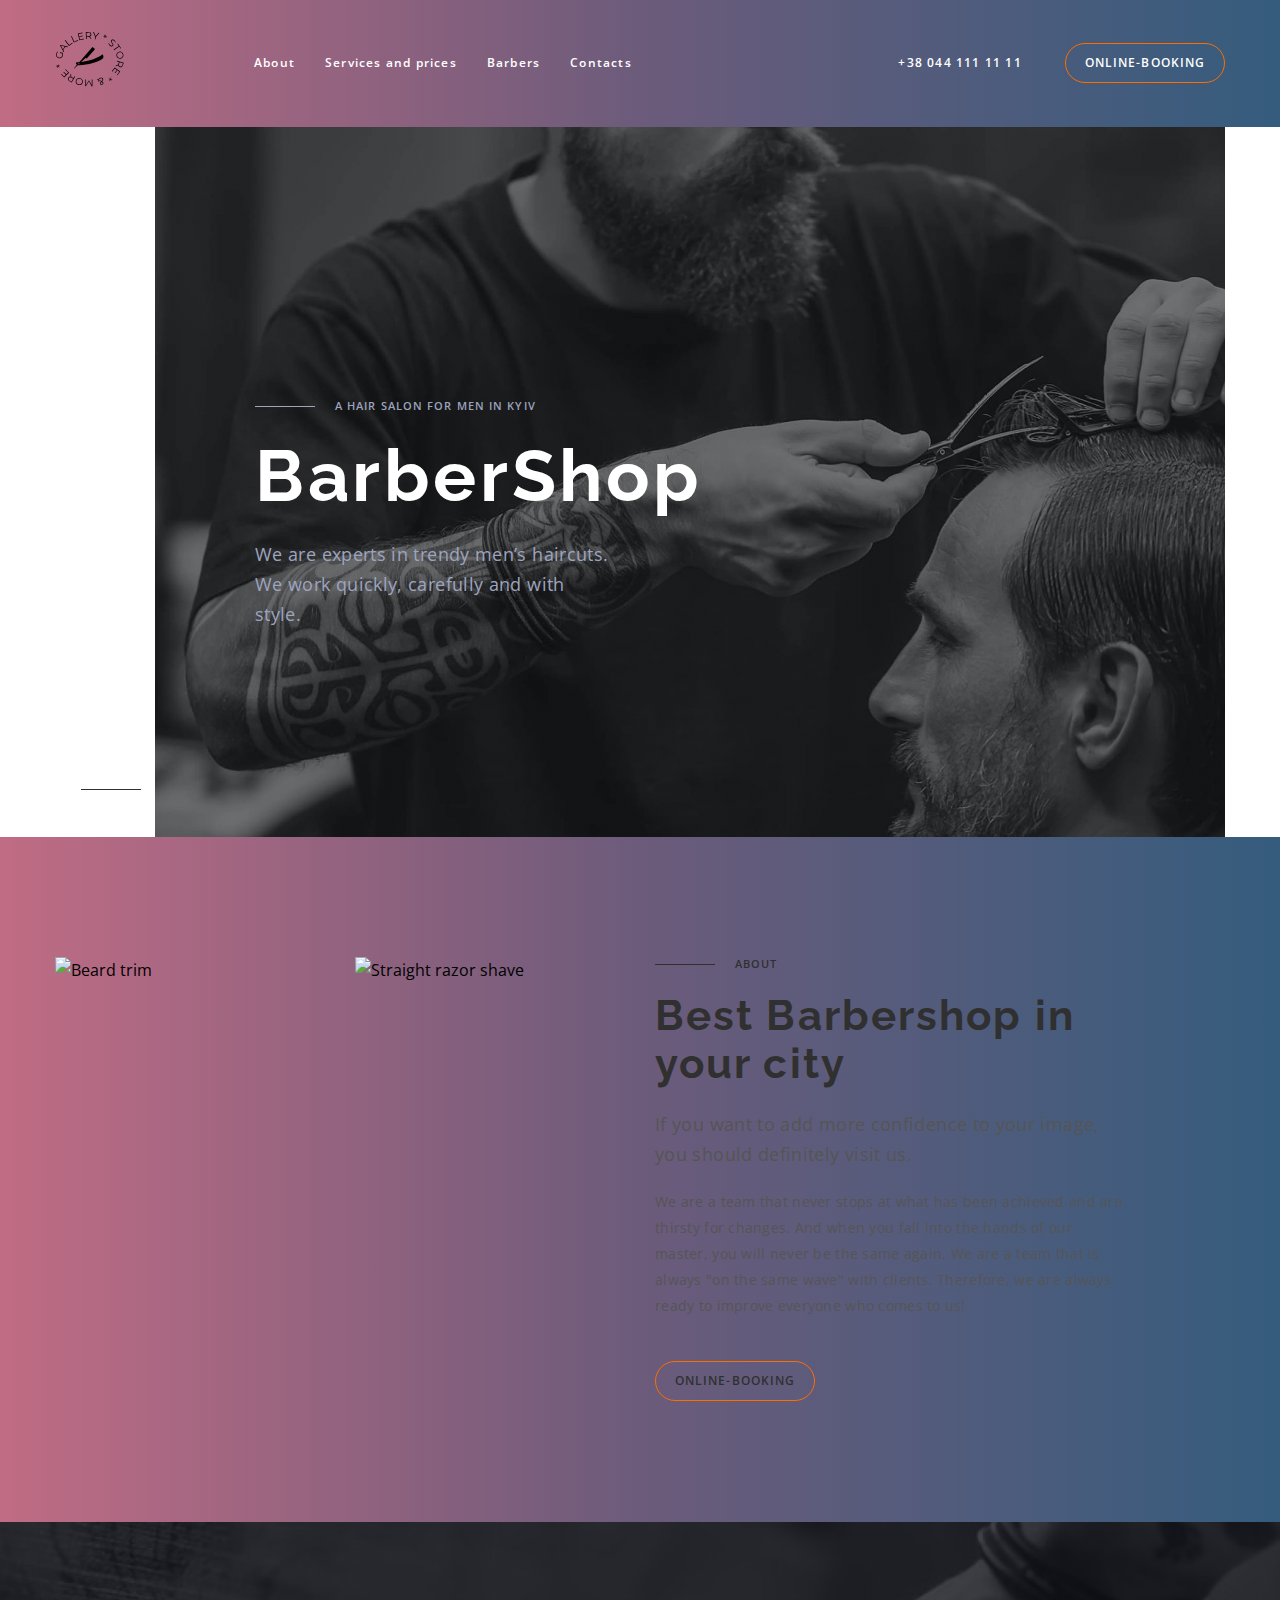
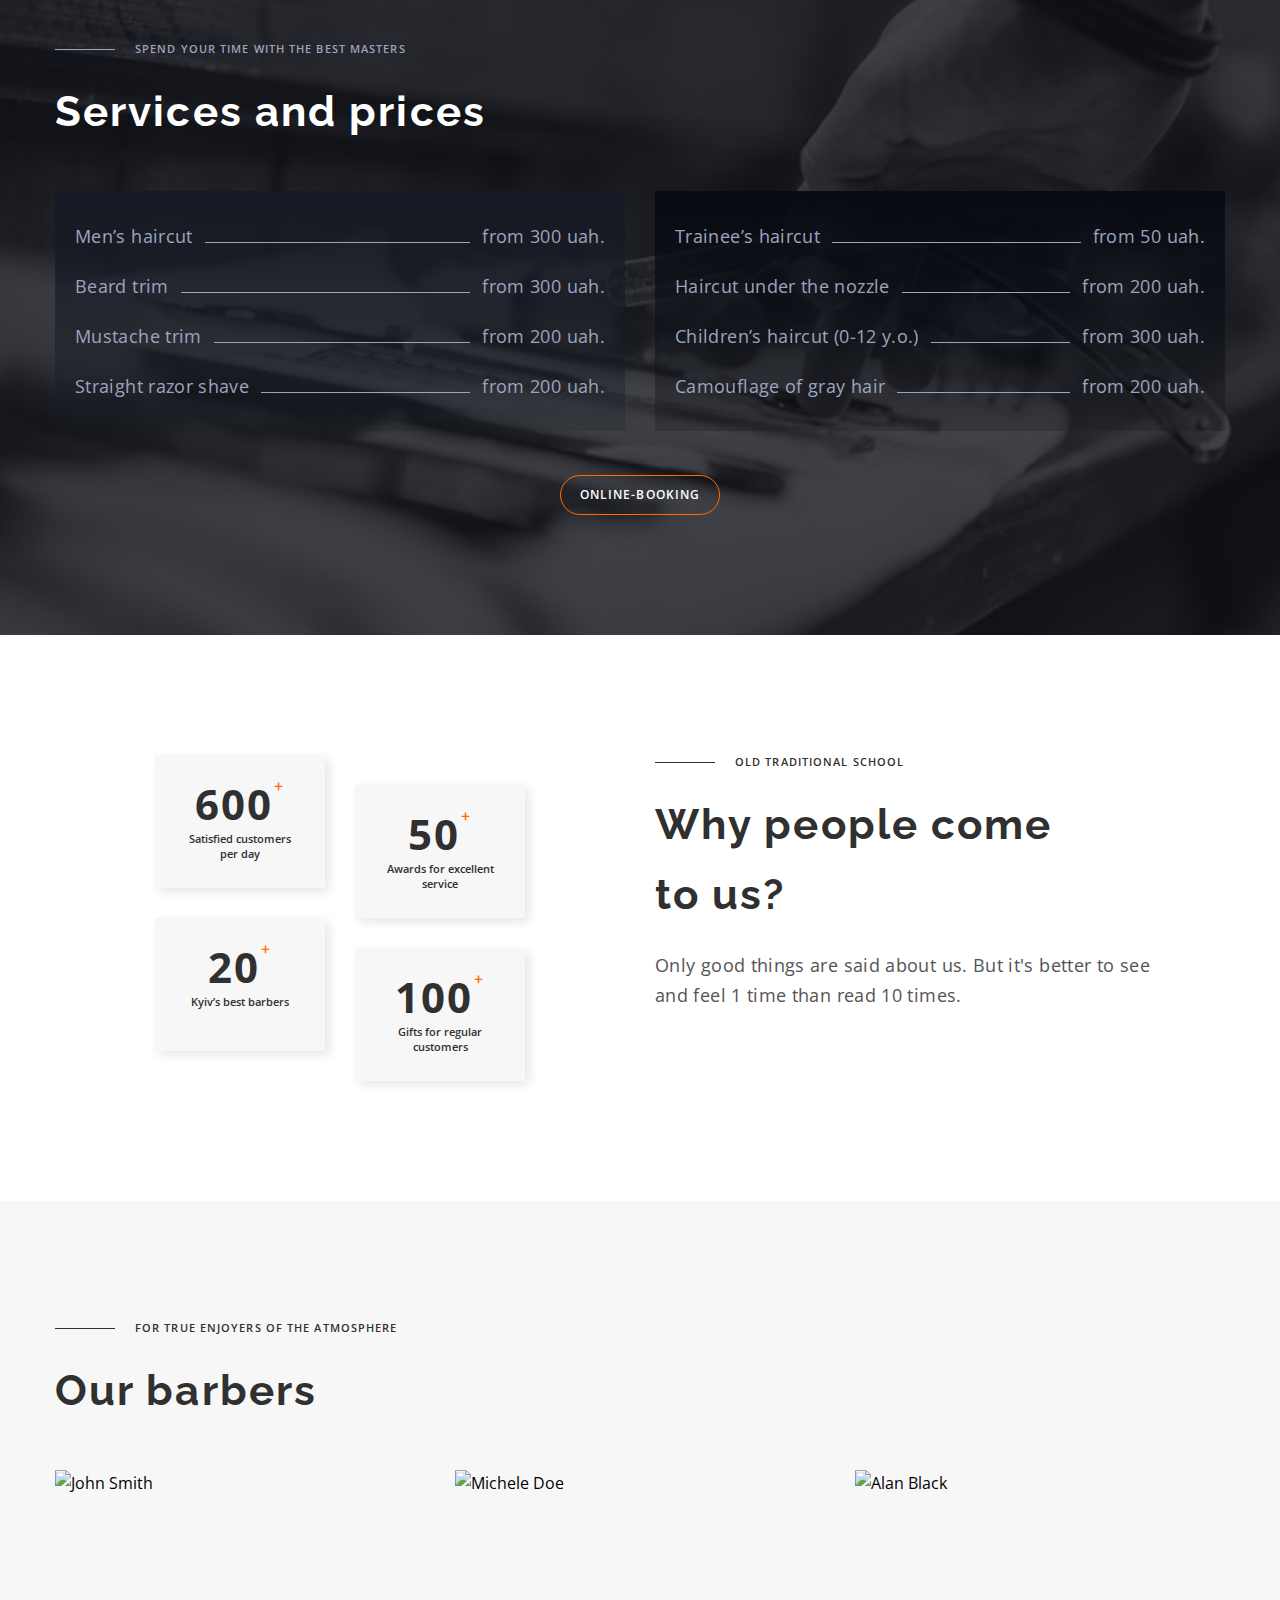
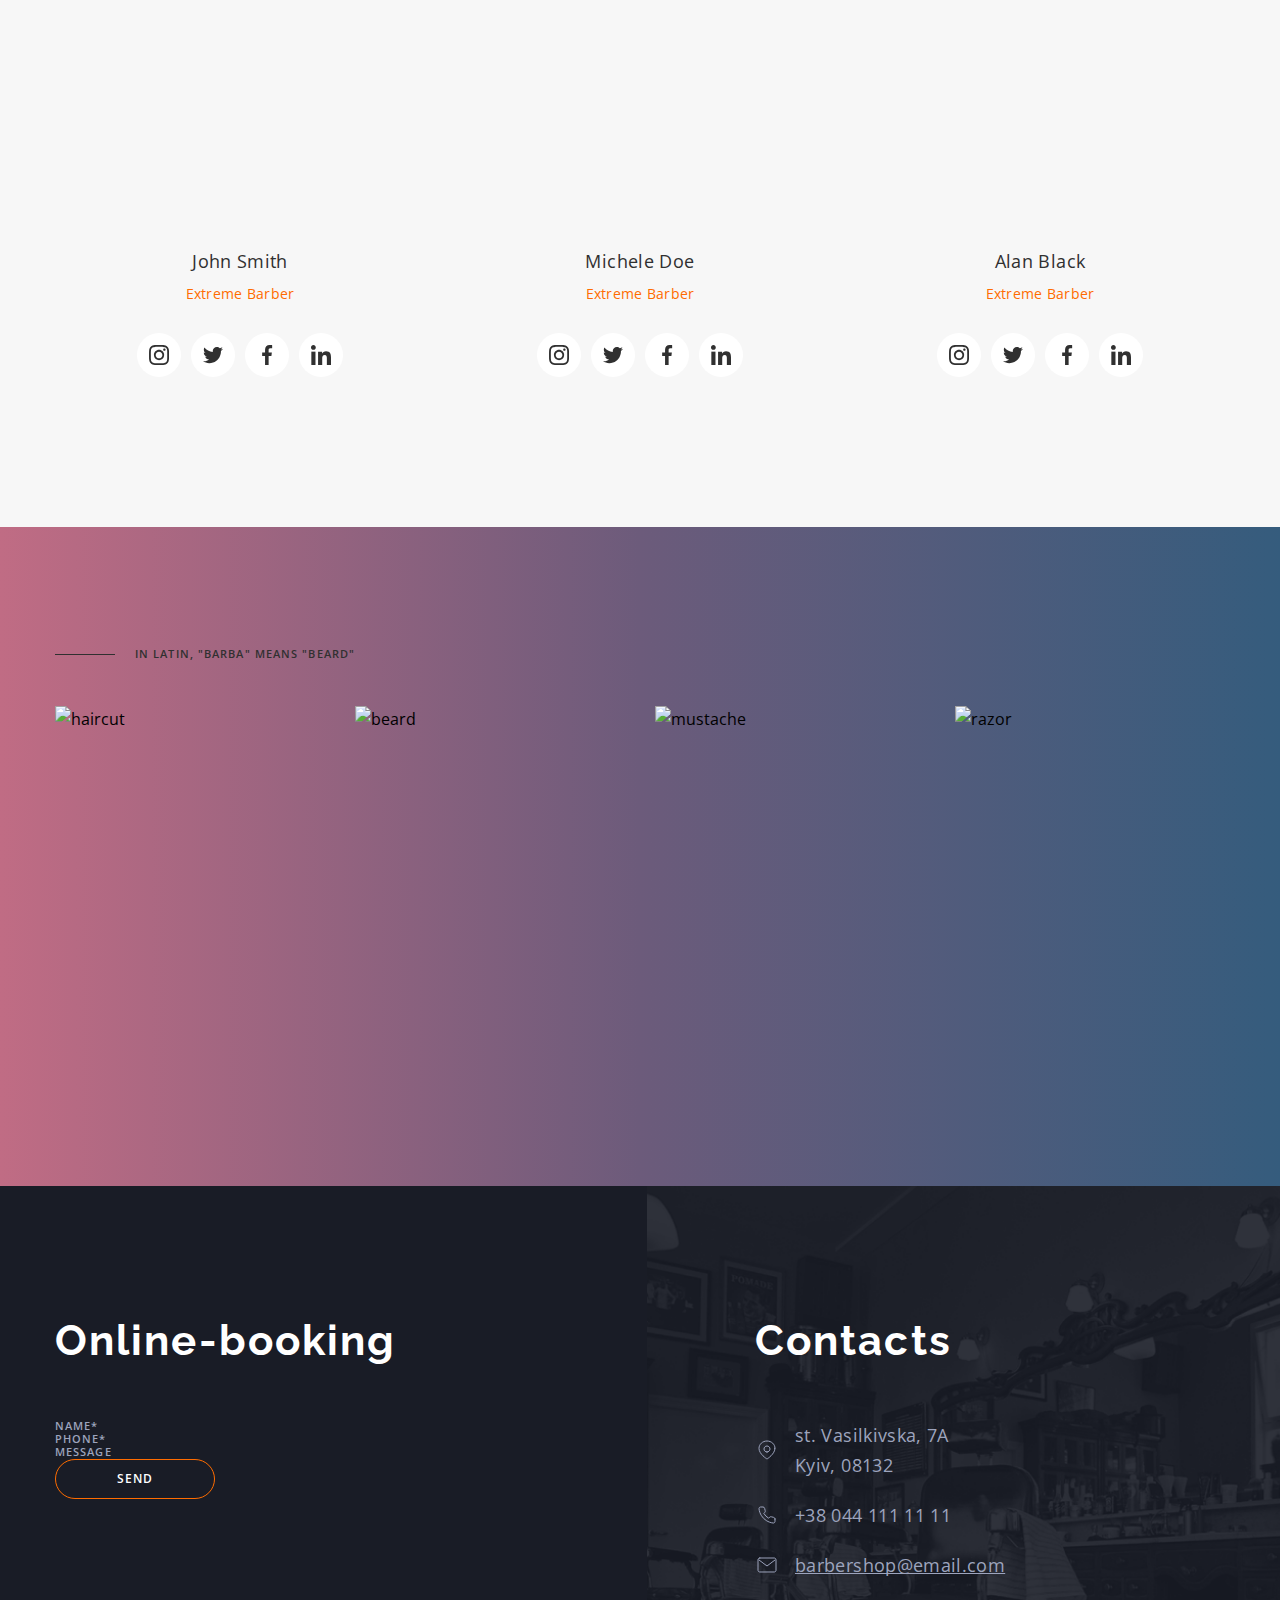
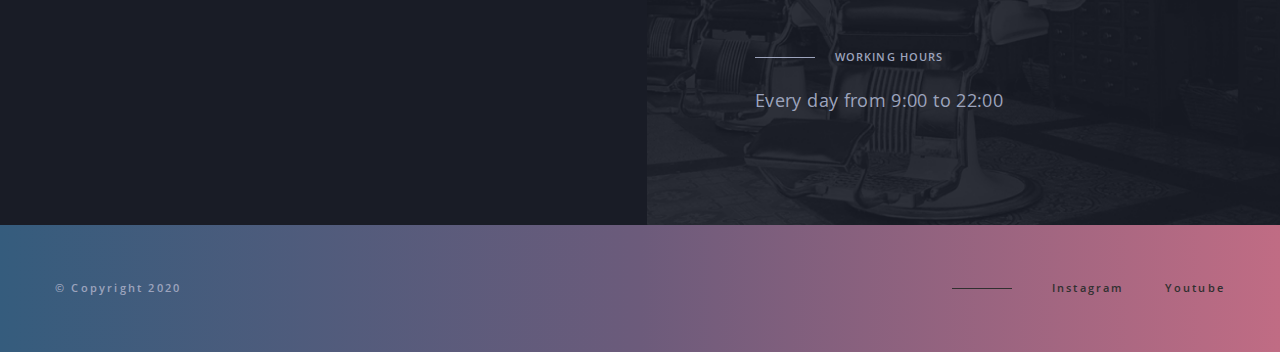
==== index.html @ 01ed3583 "fin4mod" ====
<!DOCTYPE html>
<html lang="en">
  <head>
    <meta charset="UTF-8" />
    <meta name="viewport" content="width=device-width, initial-scale=1.0" />
    <title>Barbershop</title>
    <link rel="preconnect" href="https://fonts.googleapis.com" />
    <link rel="preconnect" href="https://fonts.gstatic.com" crossorigin />
    <link
      href="https://fonts.googleapis.com/css2?family=Open+Sans:wght@300..800&family=Raleway:wght@700&display=swap"
      rel="stylesheet"
    />
    <link
      rel="stylesheet"
      href="https://cdnjs.cloudflare.com/ajax/libs/modern-normalize/2.0.0/modern-normalize.min.css"
    />
    <link rel="stylesheet" href="./css/styles.css" />
  </head>
  <body>
    <!--==================================== Header -->
    <header class="header section">
      <div class="container header-container">
        <nav class="header-nav">
          <a class="header-logo logo link" href="">
            <svg class="header-img" width="69" height="55">
              <use href="./images/sprite.svg#icon-logo"></use>
            </svg>
          </a>
          <ul class="header-list list">
            <li class="header-item">
              <a class="header-link link" href="#about">About</a>
            </li>
            <li class="header-item">
              <a class="header-link link" href="#price">Services and prices</a>
            </li>
            <li class="header-item">
              <a class="header-link link" href="#team">Barbers</a>
            </li>
            <li class="header-item">
              <a class="header-link link" href="#contacts">Contacts</a>
            </li>
          </ul>
        </nav>
        <a class="header-contact link" href="tel:+380441111111"
          >+38 044 111 11 11</a
        >
        <button class="modal-btn" type="button">Online-booking</button>
      </div>
    </header>
    <main>
      <!--==================================== Hero -->
      <section class="hero">
        <div class="container hero-container">
          <div class="hero-left-side">
            <ul class="media-list hero-media-list list">
              <li class="media-list-item">
                <a
                  class="media-list-link link"
                  href="./example.html"
                  target="_blank"
                  rel="noopener noreffever"
                  >Instagram</a
                >
                <!-- https://www.instagram.com/ -->
              </li>
              <li class="media-list-item">
                <a
                  class="media-list-link link"
                  href="https://www.youtube.com/"
                  target="_blank"
                  rel="noopener noreffever"
                  >Youtube</a
                >
              </li>
            </ul>
          </div>
          <div class="hero-right-side">
            <p class="uppertitle uppertitle-theme-dark">
              A hair salon for men in Kyiv
            </p>
            <h1 class="hero-title">BarberShop</h1>
            <p class="hero-description">
              We are experts in trendy men’s haircuts. We work quickly,
              carefully and with style.
            </p>
            <!-- <ul class="list">
            <li><button type="button">Back</button></li>
            <li><button type="button">Forward</button></li>
          </ul> -->
          </div>
        </div>
      </section>
      <!--==================================== About -->
      <section class="about section" id="about">
        <div class="container about-left-right">
          <ul class="about-list list">
            <li class="about-item">
              <img
                class="about-img"
                src="./images/about/img-1.jpg"
                alt="Beard trim"
                width="270"
                height="445"
              />
            </li>
            <li class="about-item">
              <img
                class="about-img"
                src="./images/about/img-2.jpg"
                alt="Straight razor shave"
                width="270"
                height="445"
              />
            </li>
          </ul>
          <div class="about-right-side">
            <p class="uppertitle uppertitle-theme-light about-uppertitle">
              About
            </p>
            <h2 class="about-text">Best Barbershop in your city</h2>
            <p class="about-undertitle">
              If you want to add more confidence to your image, you should
              definitely visit us.
            </p>
            <p class="about-descr">
              We are a team that never stops at what has been achieved and are
              thirsty for changes. And when you fall into the hands of our
              master, you will never be the same again. We are a team that is
              always "on the same wave" with clients. Therefore, we are always
              ready to improve everyone who comes to us!
            </p>
            <button class="modal-btn modal-btn-theme-light" type="button">
              Online-booking
            </button>
          </div>
        </div>
      </section>
      <!--==================================== Price -->
      <section class="price section" id="price">
        <div class="container">
          <p class="uppertitle uppertitle-theme-dark">
            Spend your time with the best masters
          </p>
          <h2 class="price-text">Services and prices</h2>
          <ul class="price-main-list list">
            <li class="price-main-item price-left">
              <ul class="price-list list">
                <li class="price-item">
                  <span class="price-item-service">Men’s haircut</span> from 300
                  uah.
                </li>
                <li class="price-item">
                  <span class="price-item-service">Beard trim</span> from 300
                  uah.
                </li>
                <li class="price-item">
                  <span class="price-item-service">Mustache trim</span> from 200
                  uah.
                </li>
                <li class="price-item">
                  <span class="price-item-service">Straight razor shave</span>
                  from 200 uah.
                </li>
              </ul>
            </li>
            <li class="price-main-item price-right">
              <ul class="price-list list">
                <li class="price-item">
                  <span class="price-item-service">Trainee’s haircut</span> from
                  50 uah.
                </li>
                <li class="price-item">
                  <span class="price-item-service"
                    >Haircut under the nozzle
                  </span>
                  from 200 uah.
                </li>
                <li class="price-item">
                  <span class="price-item-service"
                    >Children’s haircut (0-12 y.o.)
                  </span>
                  from 300 uah.
                </li>
                <li class="price-item">
                  <span class="price-item-service"
                    >Camouflage of gray hair
                  </span>
                  from 200 uah.
                </li>
              </ul>
            </li>
          </ul>
          <!-- <table>
          <tr>
            <td>Trainee’s haircut</td>
            <td>from 50 uah.</td>
          </tr>
          <tr>
            <td>Haircut under the nozzle</td>
            <td>from 200 uah.</td>
          </tr>
          <tr>
            <td>Children’s haircut (0-12 y.o.)</td>
            <td>from 300 uah.</td>
          </tr>
          <tr>
            <td>Camouflage of gray hair</td>
            <td>from 200 uah.</td>
          </tr>
        </table> -->

          <button class="modal-btn price-button" type="button">
            Online-booking
          </button>
        </div>
      </section>
      <!--==================================== Advantages -->
      <section class="advant section">
        <div class="container advant-left-right">
          <div class="advant-left">
            <ul class="advant-list list">
              <li class="advant-item">
                <p class="advant-quantity">600</p>
                <p class="advant-descr">Satisfied customers per day</p>
              </li>
              <li class="advant-item">
                <p class="advant-quantity">50</p>
                <p class="advant-descr">Awards for excellent service</p>
              </li>
              <li class="advant-item">
                <p class="advant-quantity">20</p>
                <p class="advant-descr">Kyiv’s best barbers</p>
              </li>
              <li class="advant-item">
                <p class="advant-quantity">100</p>
                <p class="advant-descr">Gifts for regular customers</p>
              </li>
            </ul>
          </div>
          <div class="advant-right">
            <p class="uppertitle uppertitle-theme-light">
              Old traditional school
            </p>
            <h2 class="advant-title">Why people come to&nbsp;us?</h2>
            <p class="advant-undertitle">
              Only good things are said about us. But it's better to see and
              feel 1 time than read 10 times.
            </p>
          </div>
        </div>
      </section>
      <!--==================================== Team DONE-->
      <section class="team section" id="team">
        <div class="container">
          <p class="uppertitle uppertitle-theme-light">
            For true enjoyers of the atmosphere
          </p>
          <h2 class="team-title">Our barbers</h2>
          <ul class="team-list list">
            <li class="team-item">
              <img
                class="team-img"
                src="./images/team/john-smith.jpg"
                alt="John Smith"
                width="370"
                height="346"
              />
              <div class="team-card-wrapper">
                <h3 class="team-subtitle">John Smith</h3>
                <p class="team-subtext">Extreme Barber</p>
                <ul class="team-socials list">
                  <li class="socials-list">
                    <a
                      class="socials-link"
                      href="https://www.instagram.com/"
                      target="_blank"
                      rel="noopener noreffever"
                      aria-label="Instagram icon"
                    >
                      <svg class="social-icon" width="20" height="20">
                        <use href="./images/sprite.svg#icon-instagram"></use>
                      </svg>
                    </a>
                  </li>
                  <li class="socials-list">
                    <a
                      class="socials-link"
                      href="https://x.com/"
                      target="_blank"
                      rel="noopener noreffever"
                      aria-label="Twitter icon"
                    >
                      <svg class="social-icon" width="20" height="20">
                        <use href="./images/sprite.svg#icon-twitter"></use>
                      </svg>
                    </a>
                  </li>
                  <li class="socials-list">
                    <a
                      class="socials-link"
                      href="https://www.facebook.com/"
                      target="_blank"
                      rel="noopener noreffever"
                      aria-label="Facebook icon"
                    >
                      <svg class="social-icon" width="20" height="20">
                        <use href="./images/sprite.svg#icon-facebook"></use>
                      </svg>
                    </a>
                  </li>
                  <li class="socials-list">
                    <a
                      class="socials-link"
                      href="https://www.linkedin.com/"
                      target="_blank"
                      rel="noopener noreffever"
                      aria-label="Linkedin icon"
                    >
                      <svg class="social-icon" width="20" height="20">
                        <use href="./images/sprite.svg#icon-linkedin"></use>
                      </svg>
                    </a>
                  </li>
                </ul>
              </div>
            </li>
            <li class="team-item">
              <img
                class="team-img"
                src="./images/team/michele-doe.jpg"
                alt="Michele Doe"
                width="370"
                height="346"
              />
              <div class="team-card-wrapper">
                <h3 class="team-subtitle">Michele Doe</h3>
                <p class="team-subtext">Extreme Barber</p>
                <ul class="team-socials list">
                  <li class="socials-list">
                    <a
                      class="socials-link"
                      href="https://www.instagram.com/"
                      target="_blank"
                      rel="noopener noreffever"
                      aria-label="Instagram icon"
                    >
                      <svg class="social-icon" width="20" height="20">
                        <use href="./images/sprite.svg#icon-instagram"></use>
                      </svg>
                    </a>
                  </li>
                  <li class="socials-list">
                    <a
                      class="socials-link"
                      href="https://x.com/"
                      target="_blank"
                      rel="noopener noreffever"
                      aria-label="Twitter icon"
                    >
                      <svg class="social-icon" width="20" height="20">
                        <use href="./images/sprite.svg#icon-twitter"></use>
                      </svg>
                    </a>
                  </li>
                  <li class="socials-list">
                    <a
                      class="socials-link"
                      href="https://www.facebook.com/"
                      target="_blank"
                      rel="noopener noreffever"
                      aria-label="Facebook icon"
                    >
                      <svg class="social-icon" width="20" height="20">
                        <use href="./images/sprite.svg#icon-facebook"></use>
                      </svg>
                    </a>
                  </li>
                  <li class="socials-list">
                    <a
                      class="socials-link"
                      href="https://www.linkedin.com/"
                      target="_blank"
                      rel="noopener noreffever"
                      aria-label="Linkedin icon"
                    >
                      <svg class="social-icon" width="20" height="20">
                        <use href="./images/sprite.svg#icon-linkedin"></use>
                      </svg>
                    </a>
                  </li>
                </ul>
              </div>
            </li>
            <li class="team-item">
              <img
                class="team-img"
                src="./images/team/alan-black.jpg"
                alt="Alan Black"
                width="370"
                height="346"
              />
              <div class="team-card-wrapper">
                <h3 class="team-subtitle">Alan Black</h3>
                <p class="team-subtext">Extreme Barber</p>
                <ul class="team-socials list">
                  <li class="socials-list">
                    <a
                      class="socials-link"
                      href="https://www.instagram.com/"
                      target="_blank"
                      rel="noopener noreffever"
                      aria-label="Instagram icon"
                    >
                      <svg class="social-icon" width="20" height="20">
                        <use href="./images/sprite.svg#icon-instagram"></use>
                      </svg>
                    </a>
                  </li>
                  <li class="socials-list">
                    <a
                      class="socials-link"
                      href="https://x.com/"
                      target="_blank"
                      rel="noopener noreffever"
                      aria-label="Twitter icon"
                    >
                      <svg class="social-icon" width="20" height="20">
                        <use href="./images/sprite.svg#icon-twitter"></use>
                      </svg>
                    </a>
                  </li>
                  <li class="socials-list">
                    <a
                      class="socials-link"
                      href="https://www.facebook.com/"
                      target="_blank"
                      rel="noopener noreffever"
                      aria-label="Facebook icon"
                    >
                      <svg class="social-icon" width="20" height="20">
                        <use href="./images/sprite.svg#icon-facebook"></use>
                      </svg>
                    </a>
                  </li>
                  <li class="socials-list">
                    <a
                      class="socials-link"
                      href="https://www.linkedin.com/"
                      target="_blank"
                      rel="noopener noreffever"
                      aria-label="Linkedin icon"
                    >
                      <svg class="social-icon" width="20" height="20">
                        <use href="./images/sprite.svg#icon-linkedin"></use>
                      </svg>
                    </a>
                  </li>
                </ul>
              </div>
            </li>
          </ul>
        </div>
      </section>
      <!--==================================== Gallery DONE-->
      <section class="gallery section">
        <div class="container">
          <h2 hidden>Our works</h2>
          <p class="uppertitle uppertitle-more uppertitle-theme-light">
            In Latin, "barba" means "beard"
          </p>
          <ul class="gallery-list list">
            <li class="gallery-items">
              <img
                class="gallery-img"
                src="./images/examples/haircut-1.jpg"
                alt="haircut"
                width="270"
                height="360"
              />
            </li>
            <li class="gallery-items">
              <img
                class="gallery-img"
                src="./images/examples/beard-2.jpg"
                alt="beard"
                width="270"
                height="360"
              />
            </li>
            <li class="gallery-items">
              <img
                class="gallery-img"
                src="./images/examples/mustache-3.jpg"
                alt="mustache"
                width="270"
                height="360"
              />
            </li>
            <li class="gallery-items">
              <img
                class="gallery-img"
                src="./images/examples/razor-4.jpg"
                alt="razor"
                width="270"
                height="360"
              />
            </li>
          </ul>
        </div>
      </section>
      <!--==================================== Online-booking -->
      <div class="booking-contacts">
        <div class="container">
          <section class="booking section">
            <h2 class="booking-title">Online-booking</h2>
            <p class="booking-input">Name*</p>
            <p class="booking-input">Phone*</p>
            <p class="booking-input">Message</p>
            <button class="modal-btn">send</button>
          </section>
          <!--==================================== Contacts -->
          <section class="contacts section" id="contacts">
            <h2 class="contacts-title">Contacts</h2>
            <address class="contacts-address">
              <ul class="contacts-list list">
                <li class="contacts-item">
                  <a
                    class="contacts-link link"
                    href="https://maps.app.goo.gl/fmCrEodEmpCPxJ8r9"
                    target="_blank"
                    rel="noopener noreffever"
                  >
                    <svg class="contacts-icon" width="24" height="24">
                      <use href="./images/sprite.svg#icon-map-pin"></use></svg
                    >st. Vasilkivska, 7A <br />
                    Kyiv, 08132</a
                  >
                </li>
                <li class="contacts-item">
                  <a
                    class="contacts-link link"
                    href="tel:+380441111111"
                    target="_blank"
                    rel="noopener noreffever"
                    ><svg class="contacts-icon" width="24" height="24">
                      <use href="./images/sprite.svg#icon-phone"></use></svg
                    >+38 044 111 11 11</a
                  >
                </li>
                <li class="contacts-item">
                  <a
                    class="contacts-link contacts-mail"
                    href="mailto:barbershop@email.com"
                    target="_blank"
                    rel="noopener noreffever"
                    ><svg class="contacts-icon" width="24" height="24">
                      <use href="./images/sprite.svg#icon-mail"></use></svg
                    >barbershop@email.com</a
                  >
                </li>
              </ul>
            </address>
            <h3 class="uppertitle uppertitle-theme-dark">Working hours</h3>
            <p class="contacts-schedule">
              Every day from <time datetime="09:00">9:00</time> to
              <time datetime="22:00">22:00</time>
            </p>
          </section>
        </div>
      </div>
    </main>
    <!--==================================== Footer -->
    <footer class="footer">
      <div class="container footer-flex">
        <p class="footer-copyright">&#169; Copyright 2020</p>
        <ul class="media-list footer-media list">
          <li class="media-list-item">
            <a
              class="media-list-link link"
              href="https://www.instagram.com/"
              target="_blank"
              rel="noopener noreffever"
              >Instagram</a
            >
          </li>
          <li class="media-list-item">
            <a
              class="media-list-link link"
              href="https://www.youtube.com/"
              target="_blank"
              rel="noopener noreffever"
              >Youtube</a
            >
          </li>
        </ul>
      </div>
    </footer>
  </body>
</html>
---- css/styles.css ----
:root {
  --accent-color: #ff6c00;
  --primary-text-color-theme-dark: #9da4bd;
  --primary-text-color-theme-light: #555555;
  --secondary-text-color-theme-dark: #ffffff;
  --secondary-text-color-theme-light: #303030;
  --background-team-section: #f7f7f7;
  --background-gradient: linear-gradient(to right, #c06c84, #6c5b7b, #355c7d);
  --background-ungradient: linear-gradient(to right, #355c7d, #6c5b7b, #c06c84);
}
.visually-hidden {
  position: absolute;
  width: 1px;
  height: 1px;
  margin: -1px;
  padding: 0;
  overflow: hidden;
  border: 0;
  clip: rect(0 0 0 0);
}
html {
  box-sizing: border-box;
}
*,
*::before,
*::after {
  box-sizing: inherit;
}
body {
  font-family: 'Open Sans', sans-serif;
  line-height: 1.67;
}
ul,
ol {
  margin-top: 0;
  margin-bottom: 0;
  padding-left: 0;
}
p,
h1,
h2,
h3 {
  margin-top: 0;
  margin-bottom: 0;
}
.link {
  text-decoration: none;
}
.list {
  list-style-type: none;
}
img {
  display: block;
  max-width: 100%;
  height: auto;
}
button {
  border: none;
  cursor: pointer;
}
.section {
  padding-top: 120px;
  padding-bottom: 120px;
  /* outline: solid rgb(255, 162, 0) 2px; */
  /* background: #353979; */
}
.container {
  width: 1200px;
  margin-left: auto;
  margin-right: auto;
  /* outline: solid red 2px;
  outline-offset: -2px; */
  padding-left: 15px;
  padding-right: 15px;
}
/* =============================================Components========== */
.uppertitle {
  display: flex;
  align-items: center;
  font-weight: 600;
  font-size: 11px;
  line-height: 1.36;
  letter-spacing: 0.1em;
  text-transform: uppercase;
  margin-bottom: 20px;
}
.uppertitle-theme-dark {
  color: var(--primary-text-color-theme-dark);
}
.uppertitle-theme-light {
  color: var(--secondary-text-color-theme-light);
}
.uppertitle-theme-dark::before {
  background-color: var(--primary-text-color-theme-dark);
}
.uppertitle-theme-light::before {
  background-color: var(--secondary-text-color-theme-light);
}
.uppertitle::before {
  content: '';
  width: 60px;
  height: 1px;
  display: block;
  margin-right: 20px;
}
.media-list::before {
  content: '';
  width: 60px;
  height: 1px;
  display: block;
  background-color: var(--secondary-text-color-theme-light);
}
/* ============================================/Components========== */

/* =============================================Header============== */
.header {
  background: var(--background-gradient);
  padding-top: 32px;
  padding-bottom: 32px;
}
.header-container {
  display: flex;
  align-items: center;
  justify-content: start;
}
.header-nav {
  display: flex;
  align-items: center;
  margin-right: auto;
}
.header-logo {
  margin-right: 130px;
}
.logo {
}
.header-img {
}
.header-list {
  display: flex;
  gap: 30px;
  align-items: center;
}
.header-item {
}
.header-link {
  display: block;
  padding-bottom: 20px;
  padding-top: 20px;
  font-weight: 600;
  font-size: 12px;
  line-height: 1.33;
  letter-spacing: 0.1em;
  color: var(--secondary-text-color-theme-dark);
}
.header-link:hover,
.header-link:focus {
  color: var(--accent-color);
}
.header-contact {
  display: block;
  padding-bottom: 20px;
  padding-top: 20px;
  font-weight: 600;
  font-size: 12px;
  line-height: 1.33;
  letter-spacing: 0.1em;
  color: var(--secondary-text-color-theme-dark);
  margin-right: 43px;
}
.header-contact:hover,
.header-contact:focus {
  color: var(--accent-color);
}
.modal-btn {
  min-width: 160px;
  min-height: 40px;
  padding: 11px 19px;

  font-family: inherit;
  font-weight: 600;
  font-size: 12px;
  line-height: 1.33;
  letter-spacing: 0.09em;
  text-transform: uppercase;
  color: var(--secondary-text-color-theme-dark);
  text-align: center;

  background-color: transparent;
  border-radius: 25px;
  border: 1px solid var(--accent-color);
}
.modal-btn:hover,
.modal-btn:focus {
  background-color: var(--accent-color);
  color: var(--secondary-text-color-theme-dark);
}
.modal-btn-theme-dark {
}
.modal-btn-theme-light {
  color: var(--secondary-text-color-theme-light);
}
/* ============================================/Header============== */

/* =============================================Hero================ */
.hero {
}
.hero-container {
  display: flex;
}
.hero-left-side {
  display: flex;
  align-items: flex-end;
  width: 100px;
  padding-bottom: 40px;
  padding-left: 26px;
}
.media-list {
  display: flex;
  gap: 40px;
  align-items: center;
}
.media-list-item {
}
.media-list-link {
  display: block;
  font-weight: 600;
  font-size: 11px;
  line-height: 1.36;
  letter-spacing: 0.2em;
  color: var(--secondary-text-color-theme-light);
}
.hero-media-list {
  /* transform: rotate(-90deg) translateX(-18px);
  transform-origin: left top; */
}
.media-list-link:hover,
.media-list-link:focus {
  color: var(--accent-color);
}
.hero-right-side {
  padding-bottom: 208px;
  padding-top: 272px;
  padding-left: 100px;
  background-image: linear-gradient(
      rgba(25, 28, 38, 0.2),
      rgba(25, 28, 38, 0.2)
    ),
    url(../images/hero/hero-bg-opt.jpg);
  background-size: cover;
  background-color: #303030;
  flex-grow: 1;
}
.hero-title {
  font-family: 'Raleway', sans-serif;
  font-size: 72px;
  line-height: 1.18;
  letter-spacing: 0.05em;
  color: var(--secondary-text-color-theme-dark);
  margin-bottom: 20px;
}
.hero-description {
  max-width: 360px;
  font-size: 18px;
  line-height: 1.67;
  letter-spacing: 0.02em;
  color: var(--primary-text-color-theme-dark);
}
/* ============================================/Hero================ */

/* =============================================About=============== */
.about {
  background: var(--background-gradient);
}
.about-left-right {
  display: flex;
}
.about-list {
  display: flex;
  /* flex-wrap: wrap; */
  gap: 30px;
  margin-right: 30px;
}
.about-item {
}
.about-img {
}
.about-right-side {
  width: 470px;
}
.about-text {
  font-family: 'Raleway', sans-serif;
  font-size: 42px;
  line-height: 1.16;
  letter-spacing: 0.05em;
  color: var(--secondary-text-color-theme-light);
  margin-bottom: 20px;
}
.about-undertitle {
  font-size: 18px;
  line-height: 1.67;
  letter-spacing: 0.02em;
  color: var(--primary-text-color-theme-light);
  margin-bottom: 20px;
}
.about-descr {
  font-size: 14px;
  line-height: 1.86;
  letter-spacing: 0.02em;
  color: var(--primary-text-color-theme-light);
  margin-bottom: 42px;
}
/* ============================================/About=============== */

/* =============================================Price============== */
.price {
  max-width: 1600px;
  margin-left: auto;
  margin-right: auto;
  background-image: url(../images/price/bg-price.png);
  background-color: #111319;
  background-repeat: no-repeat;
  background-position: center;
  background-size: cover;
}
.price-text {
  font-family: 'Raleway', sans-serif;
  font-size: 42px;
  letter-spacing: 0.05em;
  color: var(--secondary-text-color-theme-dark);
  margin-bottom: 44px;
}
.price-main-list {
  display: flex;
  justify-content: center;
  margin-bottom: 44px;
  gap: 30px;
}
.price-main-item {
}
.price-list {
  width: 570px;
  padding: 30px 20px;
}
.price-item {
  display: flex;
  align-items: baseline;
  gap: 12px;
  font-weight: 400;
  font-size: 18px;
  line-height: 1.67;
  letter-spacing: 0.02em;
  color: var(--primary-text-color-theme-dark);
}
.price-item::before {
  content: '';
  flex-grow: 1;

  height: 1px;
  background: var(--primary-text-color-theme-dark);
}
.price-item-service {
  order: -1;
}
.price-item:not(:last-child) {
  margin-bottom: 20px;
}
.price-left {
  background: linear-gradient(180deg, #171a24 0%, rgba(23, 26, 36, 0.2) 100%);
}
.price-right {
  background: linear-gradient(180deg, #090b13 0%, rgba(9, 11, 19, 0.2) 100%);
}
.price-button {
  display: block;
  margin-left: auto;
  margin-right: auto;
}
/* ============================================/Price============== */

/* =============================================Advantages========== */
.advant {
}
.advant-left-right {
  display: flex;
  gap: 30px;
}
.advant-list {
  display: flex;
  flex-wrap: wrap;
  width: 370px;
  margin-left: auto;
  margin-right: auto;
  align-items: flex-start;
}
.advant-item {
  width: 170px;
  min-height: 133px;
  padding: 20px 24px;
  background-color: var(--background-team-section);
  box-shadow: 4px 4px 10px rgba(0, 0, 0, 0.1);
}
.advant-item:nth-child(2n) {
  margin-top: 30px;
  margin-left: 30px;
}
.advant-quantity {
  display: flex;
  justify-content: center;
  font-weight: 700;
  font-size: 42px;
  line-height: 1.36;
  letter-spacing: 0.05em;
  text-align: center;
  color: var(--secondary-text-color-theme-light);
}
.advant-quantity::after {
  content: '\002B';
  font-weight: 600;
  font-size: 16px;
  line-height: 1.38;
  text-align: center;
  color: var(--accent-color);
}
.advant-descr {
  font-weight: 600;
  font-size: 11px;
  line-height: 1.36;
  text-align: center;
  color: var(--secondary-text-color-theme-light);
}
.advant-left {
  width: 570px;
}
.advant-right {
  width: 500px;
}
.advant-title {
  font-family: 'Raleway', sans-serif;
  font-size: 42px;
  letter-spacing: 0.05em;
  color: var(--secondary-text-color-theme-light);
  margin-bottom: 20px;
}
.advant-undertitle {
  width: 500px;
  font-size: 18px;
  line-height: 1.67;
  letter-spacing: 0.02em;
  color: var(--primary-text-color-theme-light);
}
/* ============================================/Advantages========== */

/* =============================================Team================ */
.team {
  background-color: var(--background-team-section);
}
.team-title {
  font-family: 'Raleway', sans-serif;
  font-size: 42px;
  letter-spacing: 0.05em;
  color: var(--secondary-text-color-theme-light);
  margin-bottom: 44px;
}
.team-list {
  display: flex;
  flex-wrap: wrap;
  gap: 30px;
}
.team-item {
  width: calc((100% - (30px * 2)) / 3);
}
.team-img {
}
.team-subtitle {
  font-weight: 400;
  font-size: 18px;
  line-height: 1.67;
  letter-spacing: 0.02em;
  text-align: center;
  color: var(--secondary-text-color-theme-light);
  margin-bottom: 8px;
}
.team-card-wrapper {
  padding: 30px 15px;
}
.team-subtext {
  font-size: 14px;
  line-height: 1.36;
  letter-spacing: 0.02em;
  text-align: center;
  color: var(--accent-color);
  margin-bottom: 30px;
}
.team-socials {
  display: flex;
  gap: 10px;
  justify-content: center;
}
.socials-list {
}
.socials-link {
  display: flex;
  justify-content: center;
  align-items: center;
  width: 44px;
  height: 44px;
  border-radius: 50%;
  background-color: var(--secondary-text-color-theme-dark);
}
.socials-link:hover .social-icon,
.socials-link:focus .social-icon {
  fill: var(--accent-color);
}
.socials-link:hover,
.socials-link:focus {
  background-color: var(--secondary-text-color-theme-light);
}
.social-icon {
  fill: var(--secondary-text-color-theme-light);
}

/* ============================================/Team================ */

/* =============================================Gallery============ */
.gallery {
  background: var(--background-gradient);
}
.uppertitle-more {
  margin-bottom: 44px;
}
.gallery-list {
  display: flex;
  flex-wrap: wrap;
  gap: 30px;
}
.gallery-items {
  width: calc((100% - 90px) / 4);
}
.gallery-img {
}
/* ============================================/Gallery============ */

/* =============================================Online-booking====== */
.booking {
  width: 570px;
}
.booking-title {
  font-family: 'Raleway', sans-serif;
  font-size: 42px;
  letter-spacing: 0.05em;
  color: var(--secondary-text-color-theme-dark);
  margin-bottom: 44px;
}
.booking-input {
  font-weight: 600;
  font-size: 11px;
  line-height: 1.17;
  letter-spacing: 0.1em;
  text-transform: uppercase;
  color: var(--primary-text-color-theme-dark);
  cursor: pointer;
}
.booking-input:hover,
.booking-input:focus {
  color: var(--secondary-text-color-theme-dark);
}

/* ============================================/Online-booking====== */

.booking-contacts {
  max-width: 1600px;
  margin-left: auto;
  margin-right: auto;
  background-image: url(../images/contacts/contacts-bg.png);
  background-color: #191c26;
  background-repeat: no-repeat;
  background-size: contain;
  background-position: center left calc(50% + 408px);
}
.booking-contacts .container {
  display: flex;
  gap: 30px;
}

/* =============================================Contacts============ */
.contacts {
  width: 570px;
  padding-left: 100px;
}
.contacts.section {
  padding-bottom: 110px;
}
.contacts-title {
  font-family: 'Raleway', sans-serif;
  font-size: 42px;
  letter-spacing: 0.05em;
  color: var(--secondary-text-color-theme-dark);
  margin-bottom: 44px;
}
.contacts-address {
}
.contacts-list {
  margin-bottom: 70px;
}
.contacts-item {
  font-style: normal;
}
.contacts-item:not(:last-child) {
  margin-bottom: 20px;
}
.contacts-link {
  display: flex;
  align-items: center;
  gap: 16px;
  font-weight: 400;
  font-size: 18px;
  line-height: 1.67;
  letter-spacing: 0.02em;
  color: var(--primary-text-color-theme-dark);
}
.contacts-mail {
  text-decoration-skip-ink: none;
}
.contacts-schedule {
  font-size: 18px;
  line-height: 1.67;
  letter-spacing: 0.02em;
  color: var(--primary-text-color-theme-dark);
}
.contacts-icon {
  align-content: center;
}
/* ============================================/Contacts============ */

/* =============================================Footer============== */
.footer {
  padding-top: 56px;
  padding-bottom: 56px;
  background: var(--background-ungradient);
}
.footer-flex {
  display: flex;
}
.footer-copyright {
  font-weight: 600;
  font-size: 11px;
  line-height: 1.36;
  letter-spacing: 0.2em;
  color: var(--primary-text-color-theme-dark);
}
.footer-media {
  margin-left: auto;
}
/* ============================================/Footer============== */
/* btn  line-height: 1.33; 
<a class="media-list-link link" line-height: 1.3636363636;
.container {
  width: 480px;
  margin: 0 auto;
  padding: 0 15px;
}
  додати до a display:block та padding
*/
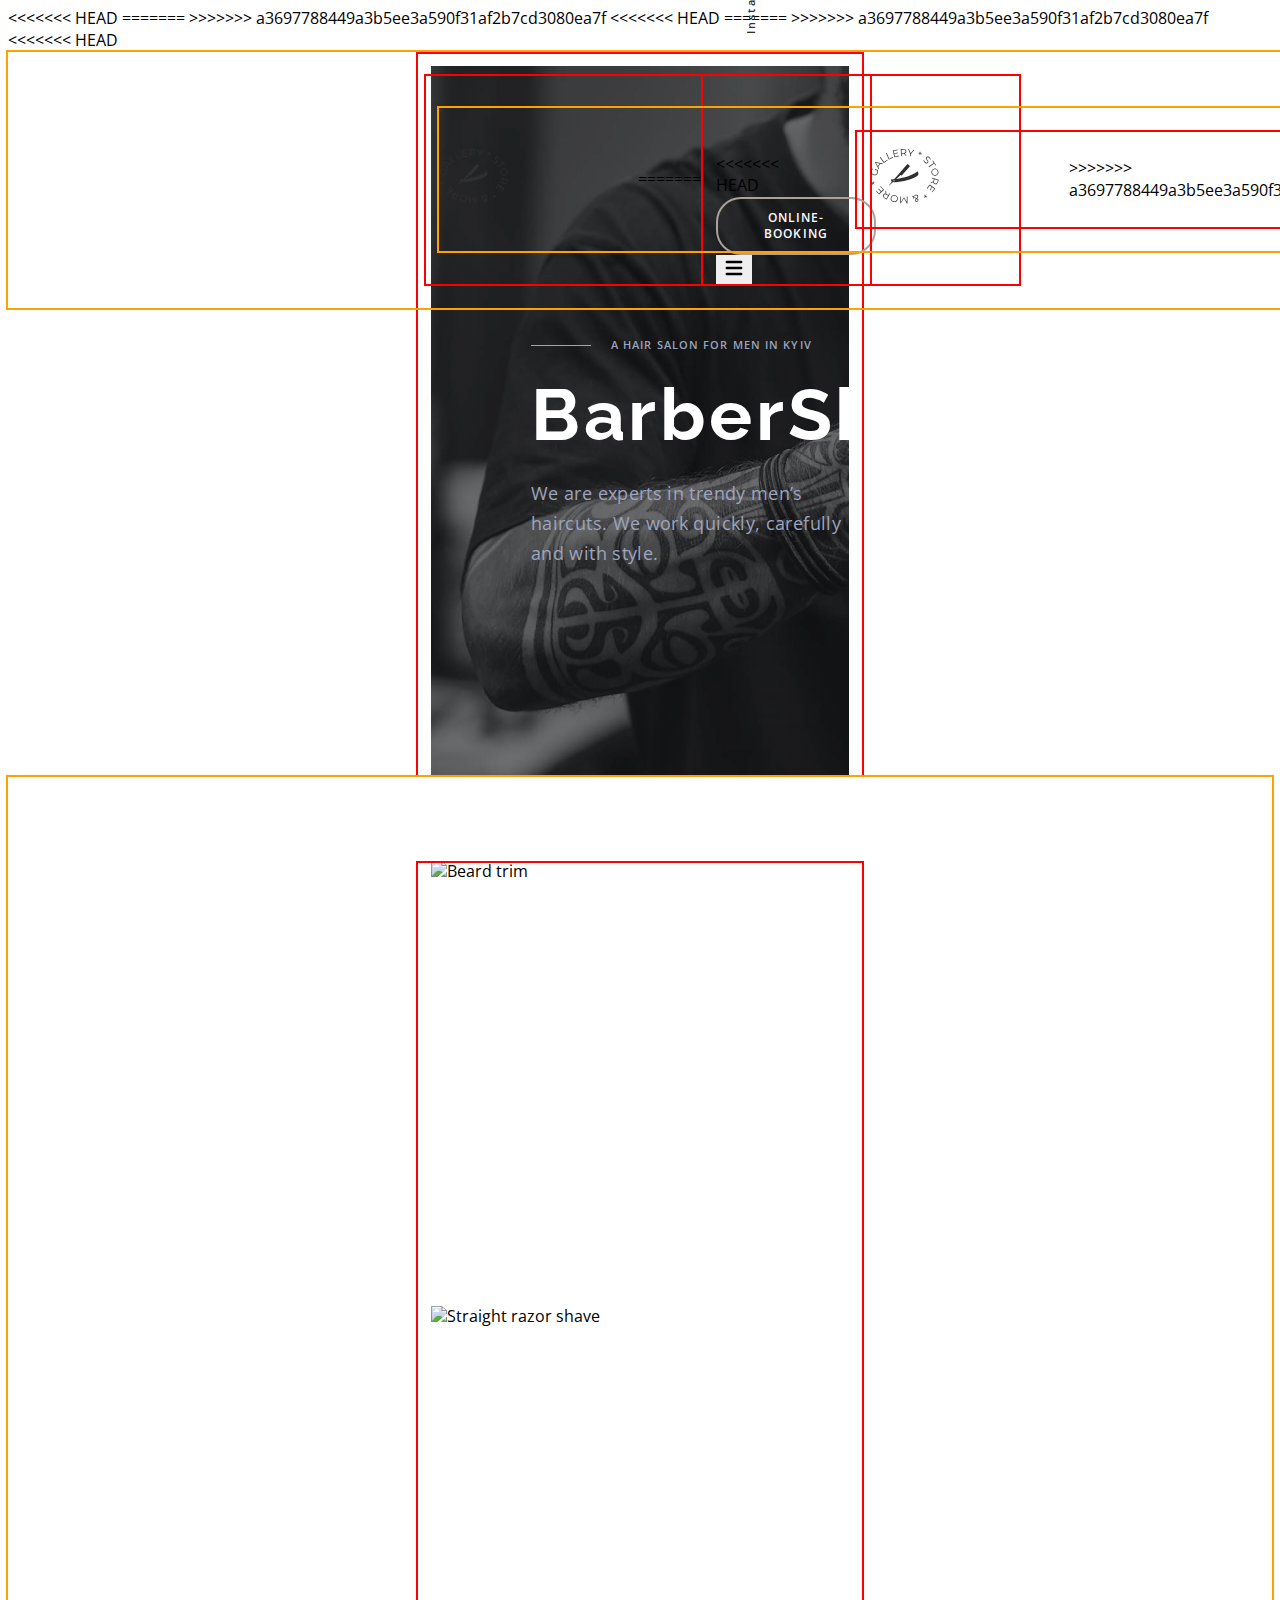
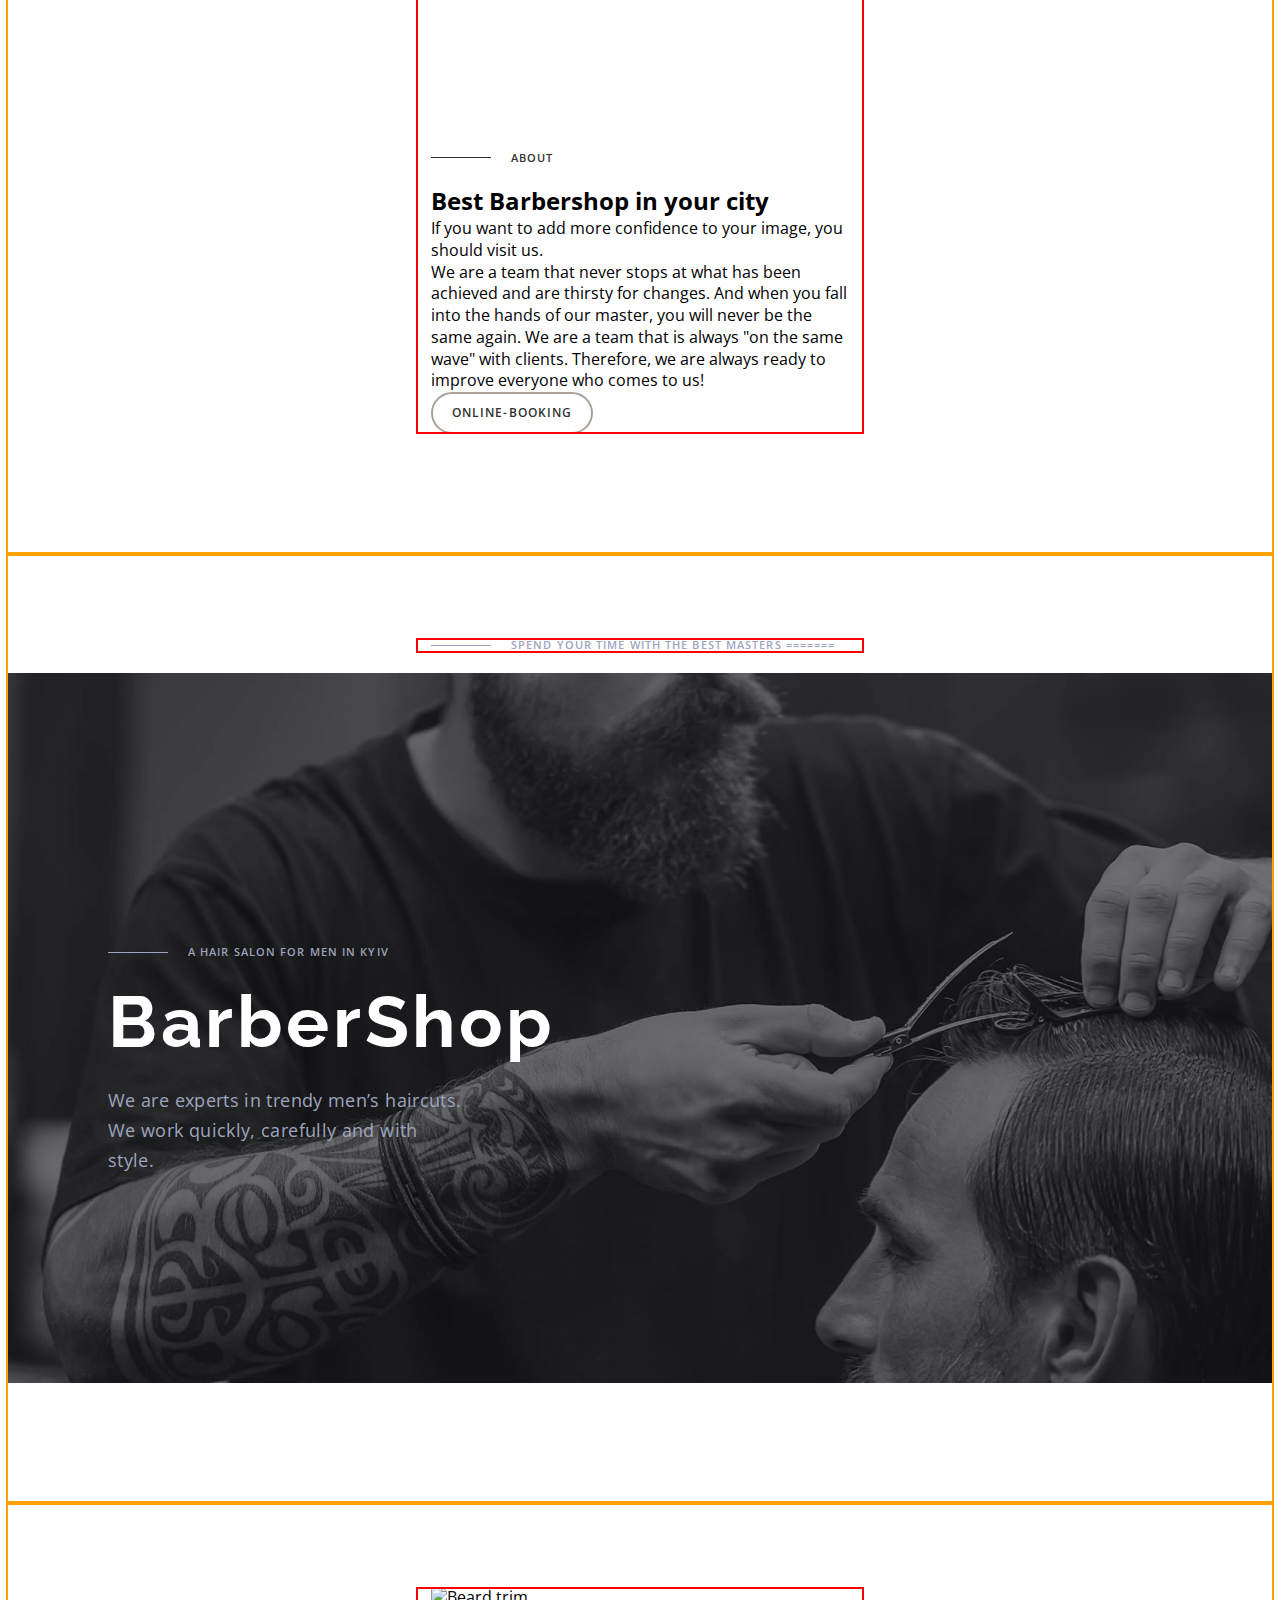
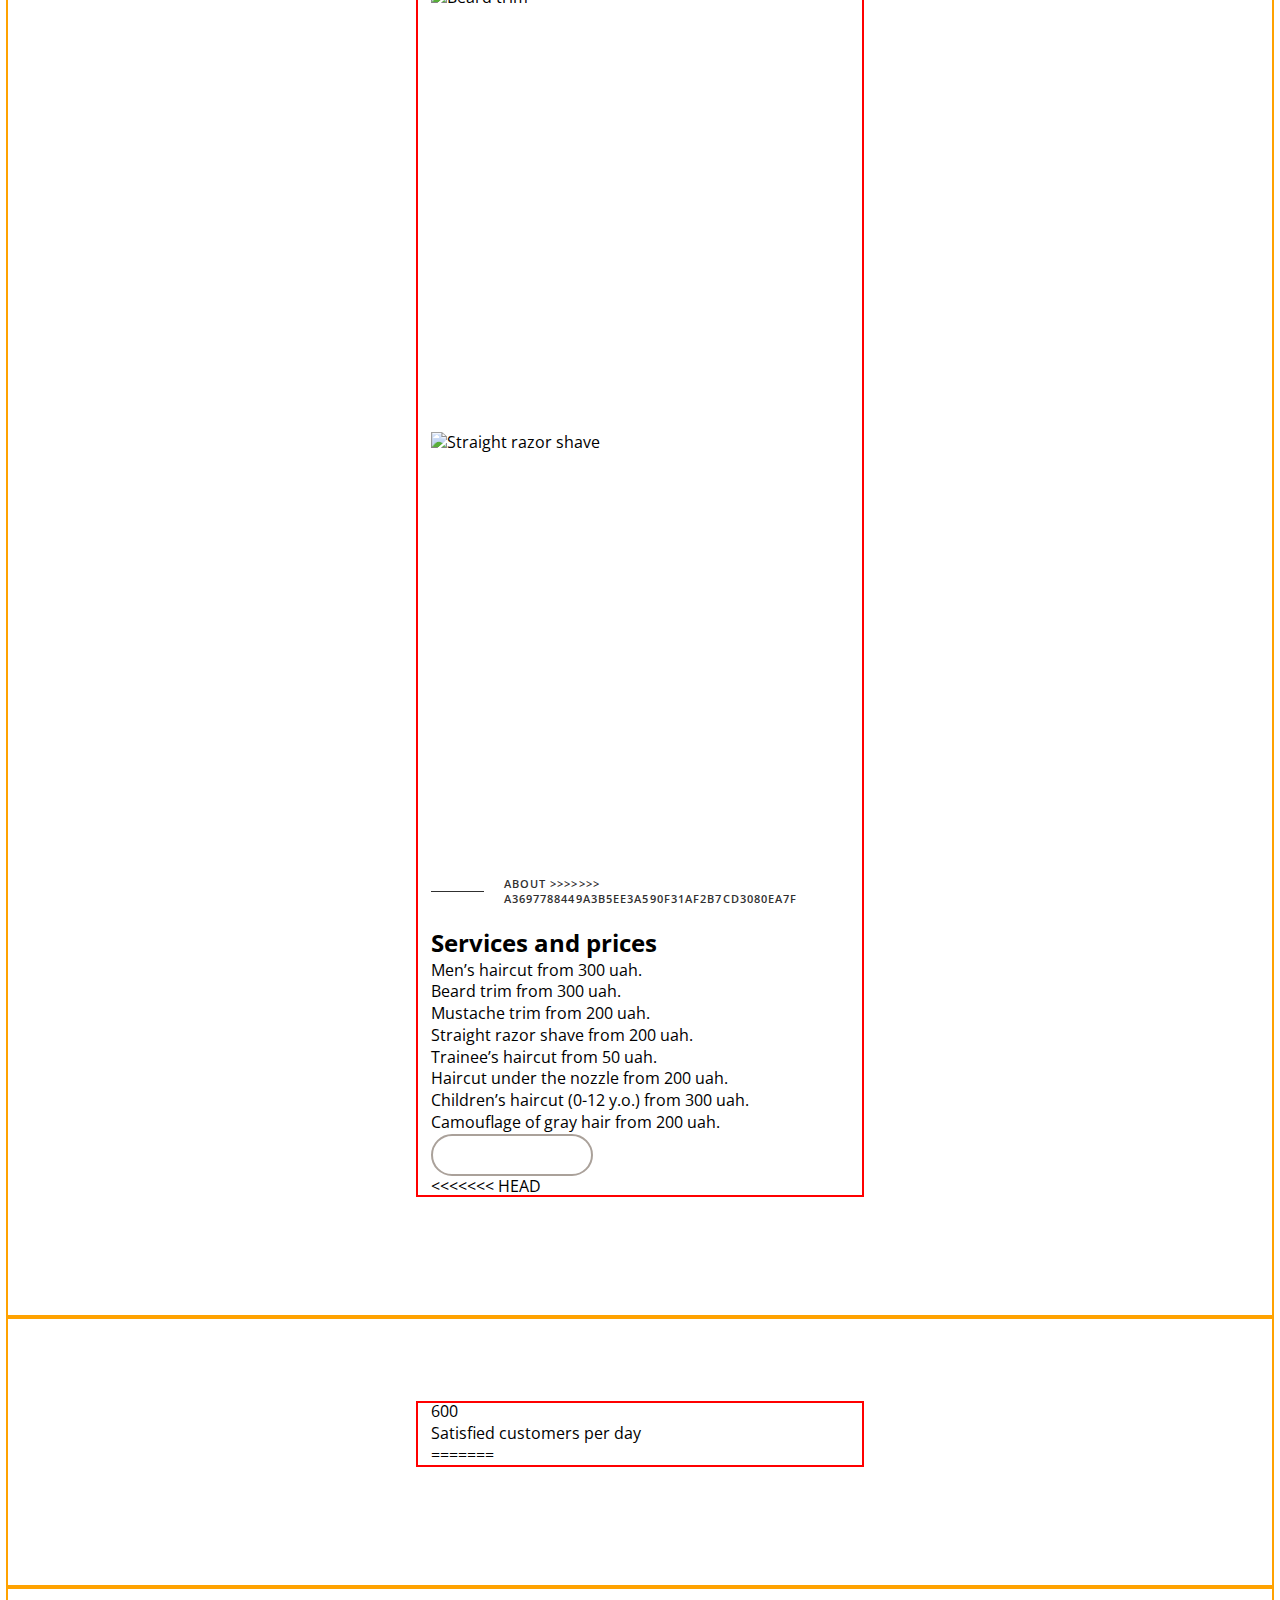
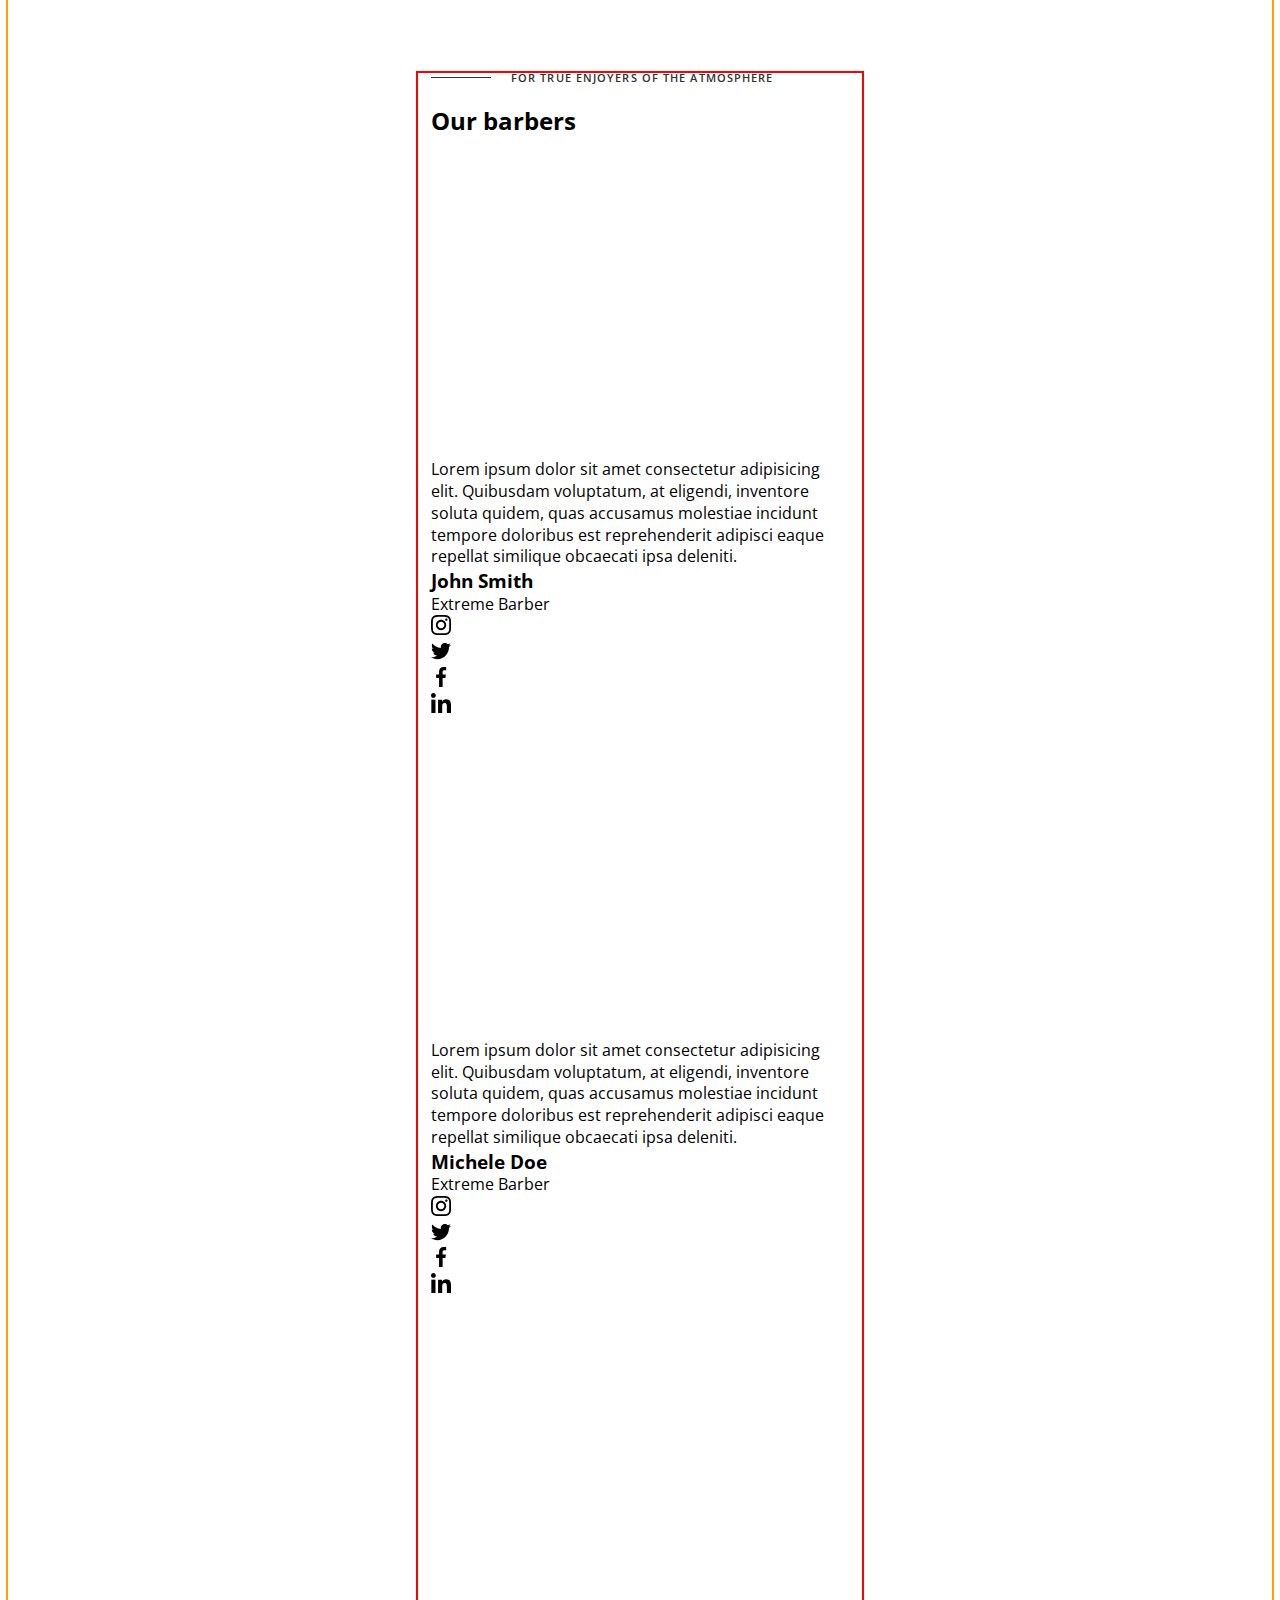
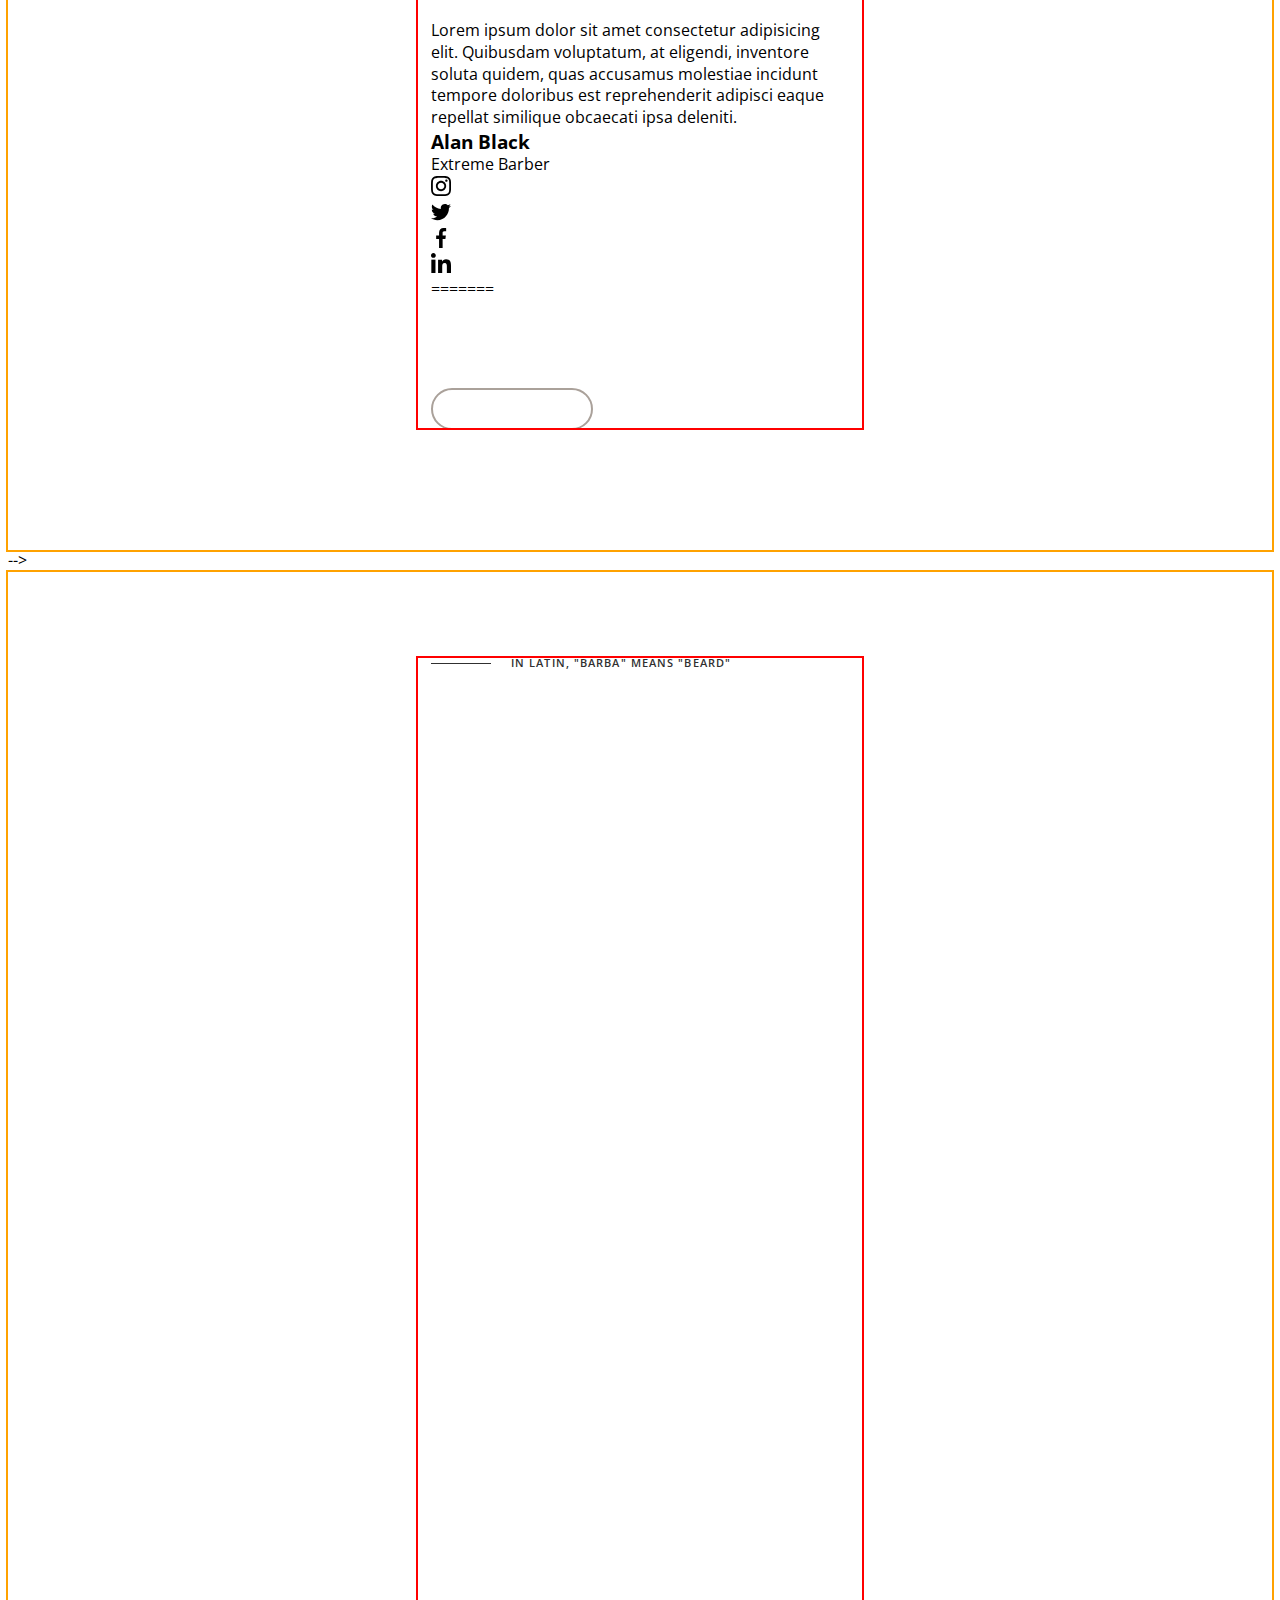
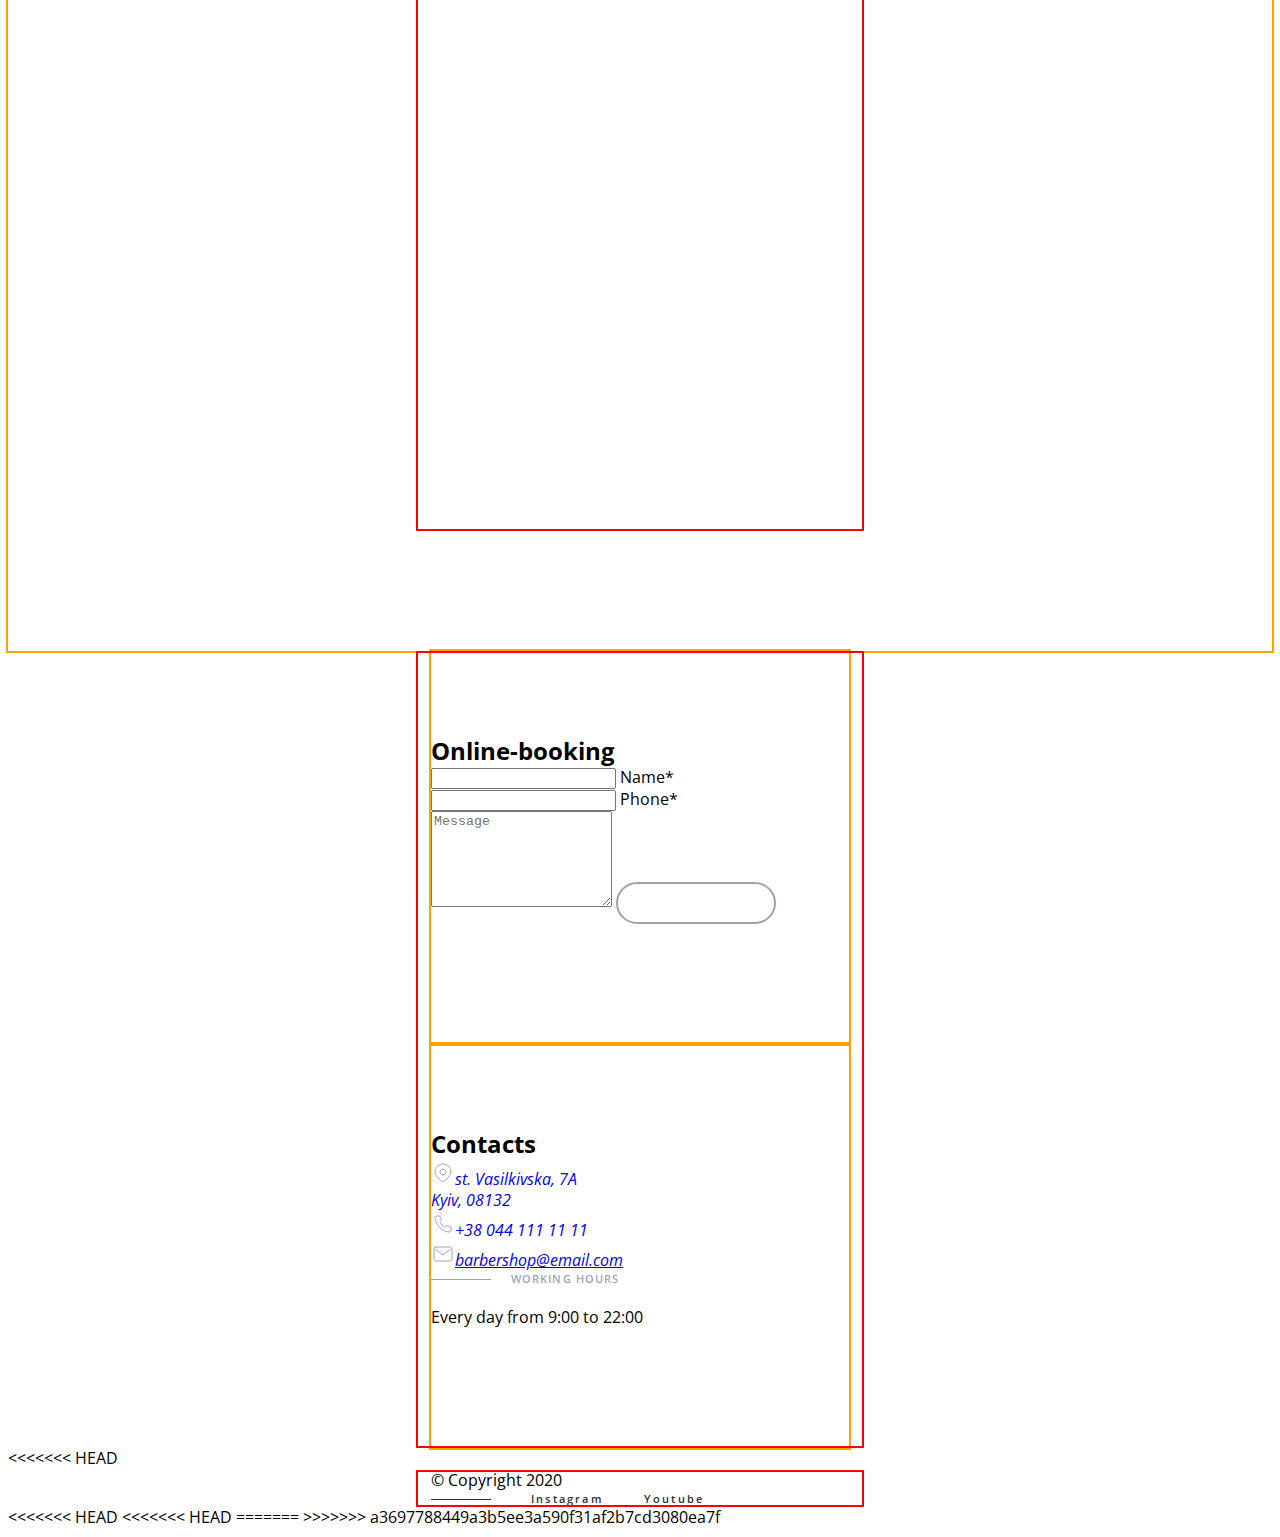
==== commit 74030a54: "fin7modfix" ====
--- a/index.html
+++ b/index.html
@@ -3,6 +3,11 @@
   <head>
     <meta charset="UTF-8" />
     <meta name="viewport" content="width=device-width, initial-scale=1.0" />
+<<<<<<< HEAD
+    <meta name="description" content="Best barbershop in your city" />
+=======
+    <meta name="description" content="Best barbershop in your city">
+>>>>>>> a3697788449a3b5ee3a590f31af2b7cd3080ea7f
     <title>Barbershop</title>
     <link rel="preconnect" href="https://fonts.googleapis.com" />
     <link rel="preconnect" href="https://fonts.gstatic.com" crossorigin />
@@ -10,45 +15,93 @@
       href="https://fonts.googleapis.com/css2?family=Open+Sans:wght@300..800&family=Raleway:wght@700&display=swap"
       rel="stylesheet"
     />
+    <!-- <link
+      rel="stylesheet"
+      href="https://cdnjs.cloudflare.com/ajax/libs/modern-normalize/2.0.0/modern-normalize.min.css"
+    /> -->
     <link
       rel="stylesheet"
       href="https://cdnjs.cloudflare.com/ajax/libs/modern-normalize/2.0.0/modern-normalize.min.css"
+      integrity="sha512-4xo8blKMVCiXpTaLzQSLSw3KFOVPWhm/TRtuPVc4WG6kUgjH6J03IBuG7JZPkcWMxJ5huwaBpOpnwYElP/m6wg=="
+      crossorigin="anonymous"
+      referrerpolicy="no-referrer"
     />
+<<<<<<< HEAD
+    <link href="https://unpkg.com/aos@2.3.1/dist/aos.css" rel="stylesheet" />
+=======
+    <link href="https://unpkg.com/aos@2.3.1/dist/aos.css" rel="stylesheet">
+>>>>>>> a3697788449a3b5ee3a590f31af2b7cd3080ea7f
     <link rel="stylesheet" href="./css/styles.css" />
   </head>
   <body>
-    <!--==================================== Header -->
-    <header class="header section">
-      <div class="container header-container">
-        <nav class="header-nav">
+    <div class="project">
+      <!--====================================== Header DONE-->
+<<<<<<< HEAD
+      <header class="header section">
+        <div class="container header-container">
           <a class="header-logo logo link" href="">
-            <svg class="header-img" width="69" height="55">
+            <svg class="header-logo-img" width="69" height="55">
               <use href="./images/sprite.svg#icon-logo"></use>
             </svg>
           </a>
-          <ul class="header-list list">
-            <li class="header-item">
-              <a class="header-link link" href="#about">About</a>
-            </li>
-            <li class="header-item">
-              <a class="header-link link" href="#price">Services and prices</a>
-            </li>
-            <li class="header-item">
-              <a class="header-link link" href="#team">Barbers</a>
-            </li>
-            <li class="header-item">
-              <a class="header-link link" href="#contacts">Contacts</a>
-            </li>
-          </ul>
-        </nav>
-        <a class="header-contact link" href="tel:+380441111111"
-          >+38 044 111 11 11</a
+=======
+    <header class="header section">
+      <div class="container header-container">
+        <a class="header-logo logo link" href="">
+          <svg class="header-logo-img" width="69" height="55">
+            <use href="./images/sprite.svg#icon-logo"></use>
+          </svg>
+        </a>
+>>>>>>> a3697788449a3b5ee3a590f31af2b7cd3080ea7f
+          <nav class="header-nav">
+            <ul class="header-list list">
+              <li class="header-item">
+                <a class="header-link link current" href="#about">About</a>
+<<<<<<< HEAD
+              </li>
+              <li class="header-item">
+                <a class="header-link link" href="#price"
+                  >Services and prices</a
+=======
+              </li>
+              <li class="header-item">
+                <a class="header-link link" href="#price">Services and prices</a>
+              </li>
+              <li class="header-item">
+                <a class="header-link link" href="#team">Barbers</a>
+              </li>
+              <li class="header-item">
+                <a class="header-link link" href="#contacts">Contacts</a>
+              </li>
+            </ul>
+          </nav>
+          <a class="header-contact link" href="tel:+380441111111"
+            >+38 044 111 11 11</a
+          >
+          <button class="modal-btn header-modal-btn" type="button" data-modal-open>Online-booking</button>
+        <button
+          class="menu-toggle js-open-menu"
+          aria-expanded="false"
+          aria-controls="mobile-menu"
         >
-        <button class="modal-btn" type="button">Online-booking</button>
+          <svg
+            width="24"
+            height="24"
+            fill="currentColor"
+            viewBox="0 0 20 20"
+            xmlns="http://www.w3.org/2000/svg"
+          >
+            <path
+              fill-rule="evenodd"
+              d="M3 5a1 1 0 011-1h12a1 1 0 110 2H4a1 1 0 01-1-1zM3 10a1 1 0 011-1h12a1 1 0 110 2H4a1 1 0 01-1-1zM3 15a1 1 0 011-1h12a1 1 0 110 2H4a1 1 0 01-1-1z"
+              clip-rule="evenodd"
+            ></path>
+          </svg>
+        </button>
       </div>
     </header>
     <main>
-      <!--==================================== Hero -->
+      <!--==================================== Hero DONE-->
       <section class="hero">
         <div class="container hero-container">
           <div class="hero-left-side">
@@ -58,21 +111,213 @@
                   class="media-list-link link"
                   href="./example.html"
                   target="_blank"
-                  rel="noopener noreffever"
+                  rel="noopener noreferrer"
                   >Instagram</a
                 >
-                <!-- https://www.instagram.com/ -->
               </li>
               <li class="media-list-item">
                 <a
                   class="media-list-link link"
                   href="https://www.youtube.com/"
                   target="_blank"
-                  rel="noopener noreffever"
+                  rel="noopener noreferrer"
                   >Youtube</a
+>>>>>>> a3697788449a3b5ee3a590f31af2b7cd3080ea7f
                 >
               </li>
+              <li class="header-item">
+                <a class="header-link link" href="#team">Barbers</a>
+              </li>
+              <li class="header-item">
+                <a class="header-link link" href="#contacts">Contacts</a>
+              </li>
             </ul>
+<<<<<<< HEAD
+          </nav>
+          <a class="header-contact link" href="tel:+380441111111"
+            >+38 044 111 11 11</a
+          >
+          <button
+            class="modal-btn header-modal-btn"
+            type="button"
+            data-modal-open
+          >
+            Online-booking
+          </button>
+          <button
+            class="menu-toggle js-open-menu"
+            aria-expanded="false"
+            aria-controls="mobile-menu"
+          >
+            <svg
+              width="24"
+              height="24"
+              fill="currentColor"
+              viewBox="0 0 20 20"
+              xmlns="http://www.w3.org/2000/svg"
+            >
+              <path
+                fill-rule="evenodd"
+                d="M3 5a1 1 0 011-1h12a1 1 0 110 2H4a1 1 0 01-1-1zM3 10a1 1 0 011-1h12a1 1 0 110 2H4a1 1 0 01-1-1zM3 15a1 1 0 011-1h12a1 1 0 110 2H4a1 1 0 01-1-1z"
+                clip-rule="evenodd"
+              ></path>
+            </svg>
+          </button>
+        </div>
+      </header>
+      <main>
+        <!--==================================== Hero DONE-->
+        <section class="hero">
+          <div class="container hero-container">
+            <div class="hero-left-side">
+              <ul class="media-list hero-media-list list">
+                <li class="media-list-item">
+                  <a
+                    class="media-list-link link"
+                    href="./example.html"
+                    target="_blank"
+                    rel="noopener noreferrer"
+                    >Instagram</a
+                  >
+                </li>
+                <li class="media-list-item">
+                  <a
+                    class="media-list-link link"
+                    href="https://www.youtube.com/"
+                    target="_blank"
+                    rel="noopener noreferrer"
+                    >Youtube</a
+                  >
+                </li>
+              </ul>
+            </div>
+            <div class="hero-right-side">
+              <p class="uppertitle uppertitle-theme-dark">
+                A hair salon for men in Kyiv
+              </p>
+              <h1 class="hero-title">BarberShop</h1>
+              <p class="hero-description">
+                We are experts in trendy men’s haircuts. We work quickly,
+                carefully and with style.
+              </p>
+            </div>
+          </div>
+        </section>
+        <!--==================================== About DONE-->
+        <section class="about section" id="about">
+          <div class="container about-left-right">
+            <ul class="about-list list">
+              <li class="about-item">
+                <picture>
+                  <source
+                    srcset="
+                      ./images/about/img-1-w.webp    1x,
+                      ./images/about/img-1-2x-w.webp 2x
+                    "
+                    media="(min-width: 1200px)"
+                    type="image/webp"
+                  />
+                  <source
+                    srcset="
+                      ./images/about/img-1.jpg    1x,
+                      ./images/about/img-1-2x.jpg 2x
+                    "
+                    media="(min-width: 1200px)"
+                  />
+                  <source
+                    srcset="
+                      ./images/about/img-1-tablet-1x-w.webp 1x,
+                      ./images/about/img-1-tablet-2x-w.webp 2x
+                    "
+                    media="(min-width: 768px)"
+                    type="image/webp"
+                  />
+                  <source
+                    srcset="
+                      ./images/about/img-1-tablet-1x.jpg 1x,
+                      ./images/about/img-1-tablet-2x.jpg 2x
+                    "
+                    media="(min-width: 768px)"
+                  />
+                  <img
+                    class="about-img img"
+                    src="./images/about/img-1.jpg"
+                    alt="Beard trim"
+                    width="330"
+                    height="445"
+                  />
+                </picture>
+              </li>
+              <li class="about-item">
+                <picture>
+                  <source
+                    srcset="
+                      ./images/about/img-2-w.webp    1x,
+                      ./images/about/img-2-2x-w.webp 2x
+                    "
+                    media="(min-width: 1200px)"
+                    type="image/webp"
+                  />
+                  <source
+                    srcset="
+                      ./images/about/img-2.jpg    1x,
+                      ./images/about/img-2-2x.jpg 2x
+                    "
+                    media="(min-width: 1200px)"
+                  />
+                  <source
+                    srcset="
+                      ./images/about/img-2-tablet-1x-w.webp 1x,
+                      ./images/about/img-2-tablet-2x-w.webp 2x
+                    "
+                    media="(min-width: 768px)"
+                    type="image/webp"
+                  />
+                  <source
+                    srcset="
+                      ./images/about/img-2-tablet-1x.jpg 1x,
+                      ./images/about/img-2-tablet-2x.jpg 2x
+                    "
+                    media="(min-width: 768px)"
+                  />
+                  <img
+                    class="about-img img"
+                    src="./images/about/img-2.jpg"
+                    alt="Straight razor shave"
+                    width="330"
+                    height="445"
+                  />
+                </picture>
+              </li>
+            </ul>
+            <div class="about-right-side">
+              <p class="uppertitle uppertitle-theme-light about-uppertitle">
+                About
+              </p>
+              <h2 class="about-text">Best Barbershop in your city</h2>
+              <p class="about-undertitle">
+                If you want to add more confidence to your image, you should
+                visit us.
+              </p>
+              <p class="about-descr">
+                We are a team that never stops at what has been achieved and are
+                thirsty for changes. And when you fall into the hands of our
+                master, you will never be the same again. We are a team that is
+                always "on the same wave" with clients. Therefore, we are always
+                ready to improve everyone who comes to us!
+              </p>
+              <button class="modal-btn modal-btn-theme-light" type="button">
+                Online-booking
+              </button>
+            </div>
+          </div>
+        </section>
+        <!--==================================== Price DONE-->
+        <section class="price section" id="price">
+          <div class="container">
+            <p class="uppertitle uppertitle-theme-dark">
+              Spend your time with the best masters
+=======
           </div>
           <div class="hero-right-side">
             <p class="uppertitle uppertitle-theme-dark">
@@ -83,10 +328,6 @@
               We are experts in trendy men’s haircuts. We work quickly,
               carefully and with style.
             </p>
-            <!-- <ul class="list">
-            <li><button type="button">Back</button></li>
-            <li><button type="button">Forward</button></li>
-          </ul> -->
           </div>
         </div>
       </section>
@@ -95,75 +336,567 @@
         <div class="container about-left-right">
           <ul class="about-list list">
             <li class="about-item">
-              <img
-                class="about-img"
+              <picture>
+                <source
+                srcset="./images/about/img-1-w.webp 1x, ./images/about/img-1-2x-w.webp 2x" 
+                media="(min-width: 1200px)"
+                type="image/webp">
+                <source
+                srcset="./images/about/img-1.jpg 1x, ./images/about/img-1-2x.jpg 2x" 
+                media="(min-width: 1200px)">
+                <source
+                srcset="./images/about/img-1-tablet-1x-w.webp 1x, ./images/about/img-1-tablet-2x-w.webp 2x" 
+                media="(min-width: 768px)"
+                type="image/webp">
+                <source
+                srcset="./images/about/img-1-tablet-1x.jpg 1x, ./images/about/img-1-tablet-2x.jpg 2x" 
+                media="(min-width: 768px)">
+                <img
+                class="about-img img"
                 src="./images/about/img-1.jpg"
                 alt="Beard trim"
                 width="270"
                 height="445"
               />
+              </picture>
+              
             </li>
             <li class="about-item">
-              <img
-                class="about-img"
-                src="./images/about/img-2.jpg"
-                alt="Straight razor shave"
-                width="270"
-                height="445"
-              />
+              <picture>
+                <source
+                srcset="./images/about/img-2-w.webp 1x, ./images/about/img-2-2x-w.webp 2x" 
+                media="(min-width: 1200px)"
+                type="image/webp">
+                <source
+                srcset="./images/about/img-2.jpg 1x, ./images/about/img-2-2x.jpg 2x" 
+                media="(min-width: 1200px)">
+                <source
+                srcset="./images/about/img-2-tablet-1x-w.webp 1x, ./images/about/img-2-tablet-2x-w.webp 2x" 
+                media="(min-width: 768px)"
+                type="image/webp">
+                <source
+                srcset="./images/about/img-2-tablet-1x.jpg 1x, ./images/about/img-2-tablet-2x.jpg 2x" 
+                media="(min-width: 768px)">
+                <img
+                  class="about-img img"
+                  src="./images/about/img-2.jpg"
+                  alt="Straight razor shave"
+                  width="270"
+                  height="445"
+                />
+              </picture>
             </li>
           </ul>
           <div class="about-right-side">
             <p class="uppertitle uppertitle-theme-light about-uppertitle">
               About
+>>>>>>> a3697788449a3b5ee3a590f31af2b7cd3080ea7f
             </p>
-            <h2 class="about-text">Best Barbershop in your city</h2>
-            <p class="about-undertitle">
-              If you want to add more confidence to your image, you should
-              definitely visit us.
-            </p>
-            <p class="about-descr">
-              We are a team that never stops at what has been achieved and are
-              thirsty for changes. And when you fall into the hands of our
-              master, you will never be the same again. We are a team that is
-              always "on the same wave" with clients. Therefore, we are always
-              ready to improve everyone who comes to us!
-            </p>
-            <button class="modal-btn modal-btn-theme-light" type="button">
+            <h2 class="price-text">Services and prices</h2>
+            <ul class="price-main-list list">
+              <li class="price-main-item price-left">
+                <ul class="price-list list">
+                  <li class="price-item">
+                    <span class="price-item-service">Men’s haircut</span> from
+                    300 uah.
+                  </li>
+                  <li class="price-item">
+                    <span class="price-item-service">Beard trim</span> from 300
+                    uah.
+                  </li>
+                  <li class="price-item">
+                    <span class="price-item-service">Mustache trim</span> from
+                    200 uah.
+                  </li>
+                  <li class="price-item">
+                    <span class="price-item-service">Straight razor shave</span>
+                    from 200 uah.
+                  </li>
+                </ul>
+              </li>
+              <li class="price-main-item price-right">
+                <ul class="price-list list">
+                  <li class="price-item">
+                    <span class="price-item-service">Trainee’s haircut</span>
+                    from 50 uah.
+                  </li>
+                  <li class="price-item">
+                    <span class="price-item-service"
+                      >Haircut under the nozzle
+                    </span>
+                    from 200 uah.
+                  </li>
+                  <li class="price-item">
+                    <span class="price-item-service"
+                      >Children’s haircut (0-12 y.o.)
+                    </span>
+                    from 300 uah.
+                  </li>
+                  <li class="price-item">
+                    <span class="price-item-service"
+                      >Camouflage of gray hair
+                    </span>
+                    from 200 uah.
+                  </li>
+                </ul>
+              </li>
+            </ul>
+            <button class="modal-btn price-button" type="button">
               Online-booking
             </button>
           </div>
+<<<<<<< HEAD
+        </section>
+        <!--==================================== Advantages DONE-->
+        <section class="advant section">
+          <div class="container advant-left-right">
+            <div class="advant-left">
+              <ul class="advant-list list">
+                <li class="advant-item">
+                  <p class="advant-quantity">600</p>
+                  <p class="advant-descr">Satisfied customers per day</p>
+=======
         </div>
       </section>
       <!--==================================== Price -->
-      <section class="price section" id="price">
+      <!-- <section class="price section" id="price">
         <div class="container">
           <p class="uppertitle uppertitle-theme-dark">
             Spend your time with the best masters
           </p>
           <h2 class="price-text">Services and prices</h2>
           <ul class="price-main-list list">
-            <li class="price-main-item price-left">
+            <li class="price-main-item price-left" data-aos="fade-right" data-aos-duration="800">
               <ul class="price-list list">
                 <li class="price-item">
                   <span class="price-item-service">Men’s haircut</span> from 300
                   uah.
+>>>>>>> a3697788449a3b5ee3a590f31af2b7cd3080ea7f
                 </li>
-                <li class="price-item">
-                  <span class="price-item-service">Beard trim</span> from 300
-                  uah.
+                <li class="advant-item">
+                  <p class="advant-quantity">50</p>
+                  <p class="advant-descr">Awards for excellent service</p>
                 </li>
-                <li class="price-item">
-                  <span class="price-item-service">Mustache trim</span> from 200
-                  uah.
+                <li class="advant-item">
+                  <p class="advant-quantity">20</p>
+                  <p class="advant-descr">Kyiv’s best barbers</p>
                 </li>
-                <li class="price-item">
-                  <span class="price-item-service">Straight razor shave</span>
-                  from 200 uah.
+                <li class="advant-item">
+                  <p class="advant-quantity">100</p>
+                  <p class="advant-descr">Gifts for regular customers</p>
                 </li>
               </ul>
+<<<<<<< HEAD
+            </div>
+            <div class="advant-right">
+              <p class="uppertitle uppertitle-theme-light">
+                Old traditional school
+              </p>
+              <h2 class="advant-title">Why people come to&nbsp;us?</h2>
+              <p class="advant-undertitle">
+                Only good things are said about us. But it's better to see and
+                feel 1 time than read 10 times.
+              </p>
+            </div>
+          </div>
+        </section>
+        <!--==================================== Team DONE-->
+        <section class="team section" id="team">
+          <div class="team-container container">
+            <p class="uppertitle uppertitle-theme-light">
+              For true enjoyers of the atmosphere
+            </p>
+            <h2 class="team-title">Our barbers</h2>
+            <ul class="team-list list">
+              <li class="team-item">
+                <div class="team-box">
+                  <picture>
+                    <source
+                      srcset="
+                        ./images/team/john-smith-w.webp    1x,
+                        ./images/team/john-smith-2x-w.webp 2x
+                      "
+                      media="(min-width: 1200px)"
+                      type="image/webp"
+                    />
+                    <source
+                      srcset="
+                        ./images/team/john-smith.jpg    1x,
+                        ./images/team/john-smith-2x.jpg 2x
+                      "
+                      media="(min-width: 1200px)"
+                      type="image/jpg"
+                    />
+                    <source
+                      srcset="
+                        ./images/team/john-smith-tablet-1x-w.webp 1x,
+                        ./images/team/john-smith-tablet-2x-w.webp 2x
+                      "
+                      media="(min-width: 768px)"
+                      type="image/webp"
+                    />
+                    <source
+                      srcset="
+                        ./images/team/john-smith-tablet-1x.jpg 1x,
+                        ./images/team/john-smith-tablet-2x.jpg 2x
+                      "
+                      media="(min-width: 768px)"
+                      type="image/jpg"
+                    />
+                    <source
+                      srcset="
+                        ./images/team/john-smith-mobile-1x-w.webp 1x,
+                        ./images/team/john-smith-mobile-2x-w.webp 2x
+                      "
+                      media="(max-width: 767px)"
+                      type="image/webp"
+                    />
+                    <source
+                      srcset="
+                        ./images/team/john-smith-mobile-1x.jpg 1x,
+                        ./images/team/john-smith-mobile-2x.jpg 2x
+                      "
+                      media="(max-width: 767px)"
+                      type="image/jpg"
+                    />
+                    <img
+                      class="team-img img"
+                      src="./images/team/john-smith.jpg"
+                      alt="John Smith"
+                      width="450"
+                      height="346"
+                      loading="lazy"
+                    />
+                  </picture>
+                  <div class="overlay">
+                    <p class="overlay-text">
+                      Lorem ipsum dolor sit amet consectetur adipisicing elit.
+                      Quibusdam voluptatum, at eligendi, inventore soluta
+                      quidem, quas accusamus molestiae incidunt tempore
+                      doloribus est reprehenderit adipisci eaque repellat
+                      similique obcaecati ipsa deleniti.
+                    </p>
+                  </div>
+                </div>
+                <div class="team-card-wrapper">
+                  <h3 class="team-subtitle">John Smith</h3>
+                  <p class="team-subtext">Extreme Barber</p>
+                  <ul class="team-socials list">
+                    <li class="socials-list">
+                      <a
+                        class="socials-link"
+                        href="https://www.instagram.com/"
+                        target="_blank"
+                        rel="noopener noreferrer"
+                        aria-label="Instagram icon"
+                      >
+                        <svg class="social-icon" width="20" height="20">
+                          <use href="./images/sprite.svg#icon-instagram"></use>
+                        </svg>
+                      </a>
+                    </li>
+                    <li class="socials-list">
+                      <a
+                        class="socials-link"
+                        href="https://x.com/"
+                        target="_blank"
+                        rel="noopener noreferrer"
+                        aria-label="Twitter icon"
+                      >
+                        <svg class="social-icon" width="20" height="20">
+                          <use href="./images/sprite.svg#icon-twitter"></use>
+                        </svg>
+                      </a>
+                    </li>
+                    <li class="socials-list">
+                      <a
+                        class="socials-link"
+                        href="https://www.facebook.com/"
+                        target="_blank"
+                        rel="noopener noreferrer"
+                        aria-label="Facebook icon"
+                      >
+                        <svg class="social-icon" width="20" height="20">
+                          <use href="./images/sprite.svg#icon-facebook"></use>
+                        </svg>
+                      </a>
+                    </li>
+                    <li class="socials-list">
+                      <a
+                        class="socials-link"
+                        href="https://www.linkedin.com/"
+                        target="_blank"
+                        rel="noopener noreferrer"
+                        aria-label="Linkedin icon"
+                      >
+                        <svg class="social-icon" width="20" height="20">
+                          <use href="./images/sprite.svg#icon-linkedin"></use>
+                        </svg>
+                      </a>
+                    </li>
+                  </ul>
+                </div>
+              </li>
+              <li class="team-item">
+                <div class="team-box">
+                  <picture>
+                    <source
+                      srcset="
+                        ./images/team/michele-doe-w.webp    1x,
+                        ./images/team/michele-doe-2x-w.webp 2x
+                      "
+                      media="(min-width: 1200px)"
+                      type="image/webp"
+                    />
+                    <source
+                      srcset="
+                        ./images/team/michele-doe.jpg    1x,
+                        ./images/team/michele-doe-2x.jpg 2x
+                      "
+                      media="(min-width: 1200px)"
+                      type="image/jpg"
+                    />
+                    <source
+                      srcset="
+                        ./images/team/michele-doe-tablet-1x-w.webp 1x,
+                        ./images/team/michele-doe-tablet-2x-w.webp 2x
+                      "
+                      media="(min-width: 768px)"
+                      type="image/webp"
+                    />
+                    <source
+                      srcset="
+                        ./images/team/michele-doe-tablet-1x.jpg 1x,
+                        ./images/team/michele-doe-tablet-2x.jpg 2x
+                      "
+                      media="(min-width: 768px)"
+                      type="image/jpg"
+                    />
+                    <source
+                      srcset="
+                        ./images/team/michele-doe-mobile-1x-w.webp 1x,
+                        ./images/team/michele-doe-mobile-2x-w.webp 2x
+                      "
+                      media="(max-width: 767px)"
+                      type="image/webp"
+                    />
+                    <source
+                      srcset="
+                        ./images/team/michele-doe-mobile-1x.jpg 1x,
+                        ./images/team/michele-doe-mobile-2x.jpg 2x
+                      "
+                      media="(max-width: 767px)"
+                      type="image/jpg"
+                    />
+                    <img
+                      class="team-img img"
+                      src="./images/team/michele-doe-mobile-1x.jpg"
+                      alt="Michele Doe"
+                      width="450"
+                      height="346"
+                      loading="lazy"
+                    />
+                  </picture>
+                  <div class="overlay">
+                    <p class="overlay-text">
+                      Lorem ipsum dolor sit amet consectetur adipisicing elit.
+                      Quibusdam voluptatum, at eligendi, inventore soluta
+                      quidem, quas accusamus molestiae incidunt tempore
+                      doloribus est reprehenderit adipisci eaque repellat
+                      similique obcaecati ipsa deleniti.
+                    </p>
+                  </div>
+                </div>
+                <div class="team-card-wrapper">
+                  <h3 class="team-subtitle">Michele Doe</h3>
+                  <p class="team-subtext">Extreme Barber</p>
+                  <ul class="team-socials list">
+                    <li class="socials-list">
+                      <a
+                        class="socials-link"
+                        href="https://www.instagram.com/"
+                        target="_blank"
+                        rel="noopener noreferrer"
+                        aria-label="Instagram icon"
+                      >
+                        <svg class="social-icon" width="20" height="20">
+                          <use href="./images/sprite.svg#icon-instagram"></use>
+                        </svg>
+                      </a>
+                    </li>
+                    <li class="socials-list">
+                      <a
+                        class="socials-link"
+                        href="https://x.com/"
+                        target="_blank"
+                        rel="noopener noreferrer"
+                        aria-label="Twitter icon"
+                      >
+                        <svg class="social-icon" width="20" height="20">
+                          <use href="./images/sprite.svg#icon-twitter"></use>
+                        </svg>
+                      </a>
+                    </li>
+                    <li class="socials-list">
+                      <a
+                        class="socials-link"
+                        href="https://www.facebook.com/"
+                        target="_blank"
+                        rel="noopener noreferrer"
+                        aria-label="Facebook icon"
+                      >
+                        <svg class="social-icon" width="20" height="20">
+                          <use href="./images/sprite.svg#icon-facebook"></use>
+                        </svg>
+                      </a>
+                    </li>
+                    <li class="socials-list">
+                      <a
+                        class="socials-link"
+                        href="https://www.linkedin.com/"
+                        target="_blank"
+                        rel="noopener noreferrer"
+                        aria-label="Linkedin icon"
+                      >
+                        <svg class="social-icon" width="20" height="20">
+                          <use href="./images/sprite.svg#icon-linkedin"></use>
+                        </svg>
+                      </a>
+                    </li>
+                  </ul>
+                </div>
+              </li>
+              <li class="team-item">
+                <div class="team-box">
+                  <picture>
+                    <source
+                      srcset="
+                        ./images/team/alan-black-w.webp    1x,
+                        ./images/team/alan-black-2x-w.webp 2x
+                      "
+                      media="(min-width: 1200px)"
+                      type="image/webp"
+                    />
+                    <source
+                      srcset="
+                        ./images/team/alan-black.jpg    1x,
+                        ./images/team/alan-black-2x.jpg 2x
+                      "
+                      media="(min-width: 1200px)"
+                      type="image/jpg"
+                    />
+                    <source
+                      srcset="
+                        ./images/team/alan-black-tablet-1x-w.webp 1x,
+                        ./images/team/alan-black-tablet-2x-w.webp 2x
+                      "
+                      media="(min-width: 768px)"
+                      type="image/webp"
+                    />
+                    <source
+                      srcset="
+                        ./images/team/alan-black-tablet-1x.jpg 1x,
+                        ./images/team/alan-black-tablet-2x.jpg 2x
+                      "
+                      media="(min-width: 768px)"
+                      type="image/jpg"
+                    />
+                    <source
+                      srcset="
+                        ./images/team/alan-black-mobile-1x-w.webp 1x,
+                        ./images/team/alan-black-mobile-2x-w.webp 2x
+                      "
+                      media="(max-width: 767px)"
+                      type="image/webp"
+                    />
+                    <source
+                      srcset="
+                        ./images/team/alan-black-mobile-1x.jpg 1x,
+                        ./images/team/alan-black-mobile-2x.jpg 2x
+                      "
+                      media="(max-width: 767px)"
+                      type="image/jpg"
+                    />
+                    <img
+                      class="team-img img"
+                      src="./images/team/alan-black-mobile-1x.jpg"
+                      alt="Alan Black"
+                      width="450"
+                      height="346"
+                      loading="lazy"
+                    />
+                  </picture>
+                  <div class="overlay">
+                    <p class="overlay-text">
+                      Lorem ipsum dolor sit amet consectetur adipisicing elit.
+                      Quibusdam voluptatum, at eligendi, inventore soluta
+                      quidem, quas accusamus molestiae incidunt tempore
+                      doloribus est reprehenderit adipisci eaque repellat
+                      similique obcaecati ipsa deleniti.
+                    </p>
+                  </div>
+                </div>
+                <div class="team-card-wrapper">
+                  <h3 class="team-subtitle">Alan Black</h3>
+                  <p class="team-subtext">Extreme Barber</p>
+                  <ul class="team-socials list">
+                    <li class="socials-list">
+                      <a
+                        class="socials-link"
+                        href="https://www.instagram.com/"
+                        target="_blank"
+                        rel="noopener noreferrer"
+                        aria-label="Instagram icon"
+                      >
+                        <svg class="social-icon" width="20" height="20">
+                          <use href="./images/sprite.svg#icon-instagram"></use>
+                        </svg>
+                      </a>
+                    </li>
+                    <li class="socials-list">
+                      <a
+                        class="socials-link"
+                        href="https://x.com/"
+                        target="_blank"
+                        rel="noopener noreferrer"
+                        aria-label="Twitter icon"
+                      >
+                        <svg class="social-icon" width="20" height="20">
+                          <use href="./images/sprite.svg#icon-twitter"></use>
+                        </svg>
+                      </a>
+                    </li>
+                    <li class="socials-list">
+                      <a
+                        class="socials-link"
+                        href="https://www.facebook.com/"
+                        target="_blank"
+                        rel="noopener noreferrer"
+                        aria-label="Facebook icon"
+                      >
+                        <svg class="social-icon" width="20" height="20">
+                          <use href="./images/sprite.svg#icon-facebook"></use>
+                        </svg>
+                      </a>
+                    </li>
+                    <li class="socials-list">
+                      <a
+                        class="socials-link"
+                        href="https://www.linkedin.com/"
+                        target="_blank"
+                        rel="noopener noreferrer"
+                        aria-label="Linkedin icon"
+                      >
+                        <svg class="social-icon" width="20" height="20">
+                          <use href="./images/sprite.svg#icon-linkedin"></use>
+                        </svg>
+                      </a>
+                    </li>
+                  </ul>
+                </div>
+=======
             </li>
-            <li class="price-main-item price-right">
+            <li class="price-main-item price-right" data-aos="fade-left" data-aos-duration="800">
               <ul class="price-list list">
                 <li class="price-item">
                   <span class="price-item-service">Trainee’s haircut</span> from
@@ -190,67 +923,301 @@
               </ul>
             </li>
           </ul>
-          <!-- <table>
-          <tr>
-            <td>Trainee’s haircut</td>
-            <td>from 50 uah.</td>
-          </tr>
-          <tr>
-            <td>Haircut under the nozzle</td>
-            <td>from 200 uah.</td>
-          </tr>
-          <tr>
-            <td>Children’s haircut (0-12 y.o.)</td>
-            <td>from 300 uah.</td>
-          </tr>
-          <tr>
-            <td>Camouflage of gray hair</td>
-            <td>from 200 uah.</td>
-          </tr>
-        </table> -->
-
           <button class="modal-btn price-button" type="button">
             Online-booking
           </button>
         </div>
-      </section>
+      </section> -->
       <!--==================================== Advantages -->
-      <section class="advant section">
+      <!-- <section class="advant section">
         <div class="container advant-left-right">
           <div class="advant-left">
             <ul class="advant-list list">
-              <li class="advant-item">
+              <li class="advant-item" data-aos="flip-down" data-aos-delay="300" data-aos-duration="800">
                 <p class="advant-quantity">600</p>
                 <p class="advant-descr">Satisfied customers per day</p>
               </li>
-              <li class="advant-item">
+              <li class="advant-item" data-aos="flip-down" data-aos-delay="600" data-aos-duration="800">
                 <p class="advant-quantity">50</p>
                 <p class="advant-descr">Awards for excellent service</p>
               </li>
-              <li class="advant-item">
+              <li class="advant-item" data-aos="flip-down" data-aos-delay="900" data-aos-duration="800">
                 <p class="advant-quantity">20</p>
                 <p class="advant-descr">Kyiv’s best barbers</p>
               </li>
-              <li class="advant-item">
+              <li class="advant-item" data-aos="flip-down" data-aos-delay="1200" data-aos-duration="800">
                 <p class="advant-quantity">100</p>
                 <p class="advant-descr">Gifts for regular customers</p>
+>>>>>>> a3697788449a3b5ee3a590f31af2b7cd3080ea7f
               </li>
             </ul>
           </div>
-          <div class="advant-right">
-            <p class="uppertitle uppertitle-theme-light">
-              Old traditional school
+        </section>
+        <!--==================================== Gallery DONE-->
+        <section class="gallery section">
+          <div class="container">
+            <h2 class="visually-hidden">Our works</h2>
+            <p class="uppertitle uppertitle-more uppertitle-theme-light">
+              In Latin, "barba" means "beard"
             </p>
-            <h2 class="advant-title">Why people come to&nbsp;us?</h2>
-            <p class="advant-undertitle">
-              Only good things are said about us. But it's better to see and
-              feel 1 time than read 10 times.
-            </p>
+            <ul class="gallery-list list">
+              <li class="gallery-items">
+                <picture>
+                  <source
+                    srcset="
+                      ./images/examples/haircut-1.jpg    1x,
+                      ./images/examples/haircut-1-2x.jpg 2x
+                    "
+                    media="(min-width: 1200px)"
+                  />
+                  <source
+                    srcset="
+                      ./images/examples/haircut-1-tablet-1x.jpg 1x,
+                      ./images/examples/haircut-1-tablet-2x.jpg 2x
+                    "
+                    media="(min-width: 768px)"
+                  />
+                  <source
+                    srcset="
+                      ./images/examples/haircut-1-mobile-1x.jpg 1x,
+                      ./images/examples/haircut-1-mobile-2x.jpg 2x
+                    "
+                    media="(min-width: 480px)"
+                  />
+                  <img
+                    class="gallery-img img"
+                    src="./images/examples/haircut-1.jpg"
+                    alt="haircut"
+                    width="418"
+                    height="360"
+                    loading="lazy"
+                  />
+                </picture>
+              </li>
+              <li class="gallery-items">
+                <picture>
+                  <source
+                    srcset="
+                      ./images/examples/beard-2.jpg    1x,
+                      ./images/examples/beard-2-2x.jpg 2x
+                    "
+                    media="(min-width: 1200px)"
+                  />
+                  <source
+                    srcset="
+                      ./images/examples/beard-2-tablet-1x.jpg 1x,
+                      ./images/examples/beard-2-tablet-2x.jpg 2x
+                    "
+                    media="(min-width: 768px)"
+                  />
+                  <source
+                    srcset="
+                      ./images/examples/beard-2-mobile-1x.jpg 1x,
+                      ./images/examples/beard-2-mobile-2x.jpg 2x
+                    "
+                    media="(min-width: 480px)"
+                  />
+                  <img
+                    class="gallery-img img"
+                    src="./images/examples/beard-2.jpg"
+                    alt="beard"
+                    width="418"
+                    height="360"
+                    loading="lazy"
+                  />
+                </picture>
+              </li>
+              <li class="gallery-items">
+                <picture>
+                  <source
+                    srcset="
+                      ./images/examples/mustache-3.jpg    1x,
+                      ./images/examples/mustache-3-2x.jpg 2x
+                    "
+                    media="(min-width: 1200px)"
+                  />
+                  <source
+                    srcset="
+                      ./images/examples/mustache-3-tablet-1x.jpg 1x,
+                      ./images/examples/mustache-3-tablet-2x.jpg 2x
+                    "
+                    media="(min-width: 768px)"
+                  />
+                  <source
+                    srcset="
+                      ./images/examples/mustache-3-mobile-1x.jpg 1x,
+                      ./images/examples/mustache-3-mobile-2x.jpg 2x
+                    "
+                    media="(min-width: 480px)"
+                  />
+                  <img
+                    class="gallery-img img"
+                    src="./images/examples/mustache-3.jpg"
+                    alt="mustache"
+                    width="418"
+                    height="360"
+                    loading="lazy"
+                  />
+                </picture>
+              </li>
+              <li class="gallery-items">
+                <picture>
+                  <source
+                    srcset="
+                      ./images/examples/razor-4.jpg    1x,
+                      ./images/examples/razor-4-2x.jpg 2x
+                    "
+                    media="(min-width: 1200px)"
+                  />
+                  <source
+                    srcset="
+                      ./images/examples/razor-4-tablet-1x.jpg 1x,
+                      ./images/examples/razor-4-tablet-2x.jpg 2x
+                    "
+                    media="(min-width: 768px)"
+                  />
+                  <source
+                    srcset="
+                      ./images/examples/razor-4-mobile-1x.jpg 1x,
+                      ./images/examples/razor-4-mobile-2x.jpg 2x
+                    "
+                    media="(min-width: 480px)"
+                  />
+                  <img
+                    class="gallery-img img"
+                    src="./images/examples/razor-4.jpg"
+                    alt="razor"
+                    width="418"
+                    height="360"
+                    loading="lazy"
+                  />
+                </picture>
+              </li>
+            </ul>
+          </div>
+        </section>
+        <!--==================================== Online-booking -->
+        <div class="booking-contacts">
+          <div class="container">
+            <section class="booking section">
+              <h2 class="booking-title">Online-booking</h2>
+              <form class="booking-form">
+                <div class="form-field">
+                  <label class="booking-form-label booking-form-label-name">
+                    <input
+                      class="booking-form-input"
+                      type="text"
+                      name="user-name"
+                      autocomplete="name"
+                      required
+                    />
+                    <span class="booking-desc">Name*</span>
+                  </label>
+                  <label class="booking-form-label">
+                    <input
+                      class="booking-form-input"
+                      type="tel"
+                      name="user-tel"
+                      autocomplete="tel"
+                      pattern="\+?3?8?0?\d{9}"
+                      title="Введіть коректний номер телефону у форматі +380XXXXXXXXX або 0XXXXXXXXX"
+                      required
+                    />
+                    <span class="booking-desc">Phone*</span>
+                  </label>
+                </div>
+                <textarea
+                  class="booking-comment"
+                  name="comment"
+                  placeholder="Message"
+                  rows="6"
+                ></textarea>
+                <button class="modal-btn booking-modal-btn">send</button>
+              </form>
+            </section>
+            <section class="contacts section" id="contacts">
+              <h2 class="contacts-title">Contacts</h2>
+              <address class="contacts-address">
+                <ul class="contacts-list list">
+                  <li class="contacts-item">
+                    <a
+                      class="contacts-link link"
+                      href="https://maps.app.goo.gl/fmCrEodEmpCPxJ8r9"
+                      target="_blank"
+                      rel="noopener noreferrer"
+                    >
+                      <svg class="contacts-icon" width="24" height="24">
+                        <use href="./images/sprite.svg#icon-map-pin"></use></svg
+                      >st. Vasilkivska, 7A <br />
+                      Kyiv, 08132</a
+                    >
+                  </li>
+                  <li class="contacts-item">
+                    <a
+                      class="contacts-link link"
+                      href="tel:+380441111111"
+                      target="_blank"
+                      rel="noopener noreferrer"
+                      ><svg class="contacts-icon" width="24" height="24">
+                        <use href="./images/sprite.svg#icon-phone"></use></svg
+                      >+38 044 111 11 11</a
+                    >
+                  </li>
+                  <li class="contacts-item">
+                    <a
+                      class="contacts-link contacts-mail"
+                      href="mailto:barbershop@email.com"
+                      target="_blank"
+                      rel="noopener noreferrer"
+                      ><svg class="contacts-icon" width="24" height="24">
+                        <use href="./images/sprite.svg#icon-mail"></use></svg
+                      >barbershop@email.com</a
+                    >
+                  </li>
+                </ul>
+              </address>
+              <h3 class="uppertitle uppertitle-theme-dark">Working hours</h3>
+              <p class="contacts-schedule">
+                Every day from <time datetime="09:00">9:00</time> to
+                <time datetime="22:00">22:00</time>
+              </p>
+            </section>
           </div>
         </div>
-      </section>
-      <!--==================================== Team DONE-->
-      <section class="team section" id="team">
+<<<<<<< HEAD
+      </main>
+      <!--====================================== Footer DONE-->
+      <footer class="footer">
+        <div class="container footer-flex">
+          <p class="footer-copyright">&#169; Copyright 2020</p>
+          <ul class="media-list footer-media list">
+            <li class="media-list-item">
+              <a
+                class="media-list-link link"
+                href="https://www.instagram.com/"
+                target="_blank"
+                rel="noopener noreferrer"
+                >Instagram</a
+              >
+            </li>
+            <li class="media-list-item">
+              <a
+                class="media-list-link link"
+                href="https://www.youtube.com/"
+                target="_blank"
+                rel="noopener noreferrer"
+                >Youtube</a
+              >
+            </li>
+          </ul>
+        </div>
+      </footer>
+      <!--====================================== Modal -->
+      <!-- <div class="backdrop is-hidden" data-modal>
+=======
+      </section> -->
+      <!--==================================== Team -->
+      <!-- <section class="team section" id="team">
         <div class="container">
           <p class="uppertitle uppertitle-theme-light">
             For true enjoyers of the atmosphere
@@ -258,13 +1225,40 @@
           <h2 class="team-title">Our barbers</h2>
           <ul class="team-list list">
             <li class="team-item">
-              <img
-                class="team-img"
-                src="./images/team/john-smith.jpg"
-                alt="John Smith"
-                width="370"
-                height="346"
-              />
+              <div class="team-box">
+                <picture>
+                  <source
+                  srcset="./images/team/john-smith-w.webp 1x, ./images/team/john-smith-2x-w.webp 2x" 
+                  media="(min-width: 1200px)"
+                  type="image/webp">
+                  <source
+                  srcset="./images/team/john-smith.jpg 1x, ./images/team/john-smith-2x.jpg 2x" 
+                  media="(min-width: 1200px)">
+                  <source
+                  srcset="./images/team/john-smith-tablet-1x-w.webp 1x, ./images/team/john-smith-tablet-2x-w.webp 2x" 
+                  media="(min-width: 768px)"
+                  type="image/webp">
+                  <source
+                  srcset="./images/team/john-smith-tablet-1x.jpg 1x, ./images/team/john-smith-tablet-2x.jpg 2x" 
+                  media="(min-width: 768px)">
+                  <source
+                  srcset="./images/team/john-smith-mobile-1x-w.webp 1x, ./images/team/john-smith-mobile-2x-w.webp 2x" 
+                  media="(min-width: 480px)"
+                  type="image/webp">
+                  <source
+                  srcset="./images/team/john-smith-mobile-1x.jpg 1x, ./images/team/john-smith-mobile-2x.jpg 2x" 
+                  media="(min-width: 480px)">
+                  <img
+                  class="team-img"
+                  src="./images/team/john-smith.jpg"
+                  alt="John Smith"
+                  width="370"
+                  height="346"/>
+                </picture>
+              <div class="overlay">
+                <p class="overlay-text">Lorem ipsum dolor sit amet consectetur adipisicing elit. Quibusdam voluptatum, at eligendi, inventore soluta quidem, quas accusamus molestiae incidunt tempore doloribus est reprehenderit adipisci eaque repellat similique obcaecati ipsa deleniti.</p>
+              </div>
+              </div>
               <div class="team-card-wrapper">
                 <h3 class="team-subtitle">John Smith</h3>
                 <p class="team-subtext">Extreme Barber</p>
@@ -274,7 +1268,7 @@
                       class="socials-link"
                       href="https://www.instagram.com/"
                       target="_blank"
-                      rel="noopener noreffever"
+                      rel="noopener noreferrer"
                       aria-label="Instagram icon"
                     >
                       <svg class="social-icon" width="20" height="20">
@@ -287,7 +1281,7 @@
                       class="socials-link"
                       href="https://x.com/"
                       target="_blank"
-                      rel="noopener noreffever"
+                      rel="noopener noreferrer"
                       aria-label="Twitter icon"
                     >
                       <svg class="social-icon" width="20" height="20">
@@ -300,7 +1294,7 @@
                       class="socials-link"
                       href="https://www.facebook.com/"
                       target="_blank"
-                      rel="noopener noreffever"
+                      rel="noopener noreferrer"
                       aria-label="Facebook icon"
                     >
                       <svg class="social-icon" width="20" height="20">
@@ -313,7 +1307,7 @@
                       class="socials-link"
                       href="https://www.linkedin.com/"
                       target="_blank"
-                      rel="noopener noreffever"
+                      rel="noopener noreferrer"
                       aria-label="Linkedin icon"
                     >
                       <svg class="social-icon" width="20" height="20">
@@ -325,13 +1319,40 @@
               </div>
             </li>
             <li class="team-item">
-              <img
-                class="team-img"
-                src="./images/team/michele-doe.jpg"
-                alt="Michele Doe"
-                width="370"
-                height="346"
-              />
+              <div class="team-box">
+                <picture>
+                  <source
+                  srcset="./images/team/michele-doe-w.webp 1x, ./images/team/michele-doe-2x-w.webp 2x" 
+                  media="(min-width: 1200px)"
+                  type="image/webp">
+                  <source
+                  srcset="./images/team/michele-doe.jpg 1x, ./images/team/michele-doe-2x.jpg 2x" 
+                  media="(min-width: 1200px)">
+                  <source
+                  srcset="./images/team/michele-doe-tablet-1x-w.webp 1x, ./images/team/michele-doe-tablet-2x-w.webp 2x" 
+                  media="(min-width: 768px)"
+                  type="image/webp">
+                  <source
+                  srcset="./images/team/michele-doe-tablet-1x.jpg 1x, ./images/team/michele-doe-tablet-2x.jpg 2x" 
+                  media="(min-width: 768px)">
+                  <source
+                  srcset="./images/team/michele-doe-mobile-1x-w.webp 1x, ./images/team/michele-doe-mobile-2x-w.webp 2x" 
+                  media="(min-width: 480px)"
+                  type="image/webp">
+                  <source
+                  srcset="./images/team/michele-doe-mobile-1x.jpg 1x, ./images/team/michele-doe-mobile-2x.jpg 2x" 
+                  media="(min-width: 480px)">
+                  <img
+                  class="team-img"
+                  src="./images/team/michele-doe.jpg"
+                  alt="Michele Doe"
+                  width="370"
+                  height="346"/>
+                </picture>
+              <div class="overlay">
+                <p class="overlay-text">Lorem ipsum dolor sit amet consectetur adipisicing elit. Quibusdam voluptatum, at eligendi, inventore soluta quidem, quas accusamus molestiae incidunt tempore doloribus est reprehenderit adipisci eaque repellat similique obcaecati ipsa deleniti.</p>
+              </div>
+              </div>
               <div class="team-card-wrapper">
                 <h3 class="team-subtitle">Michele Doe</h3>
                 <p class="team-subtext">Extreme Barber</p>
@@ -341,7 +1362,7 @@
                       class="socials-link"
                       href="https://www.instagram.com/"
                       target="_blank"
-                      rel="noopener noreffever"
+                      rel="noopener noreferrer"
                       aria-label="Instagram icon"
                     >
                       <svg class="social-icon" width="20" height="20">
@@ -354,7 +1375,7 @@
                       class="socials-link"
                       href="https://x.com/"
                       target="_blank"
-                      rel="noopener noreffever"
+                      rel="noopener noreferrer"
                       aria-label="Twitter icon"
                     >
                       <svg class="social-icon" width="20" height="20">
@@ -367,7 +1388,7 @@
                       class="socials-link"
                       href="https://www.facebook.com/"
                       target="_blank"
-                      rel="noopener noreffever"
+                      rel="noopener noreferrer"
                       aria-label="Facebook icon"
                     >
                       <svg class="social-icon" width="20" height="20">
@@ -380,7 +1401,7 @@
                       class="socials-link"
                       href="https://www.linkedin.com/"
                       target="_blank"
-                      rel="noopener noreffever"
+                      rel="noopener noreferrer"
                       aria-label="Linkedin icon"
                     >
                       <svg class="social-icon" width="20" height="20">
@@ -392,13 +1413,40 @@
               </div>
             </li>
             <li class="team-item">
-              <img
-                class="team-img"
-                src="./images/team/alan-black.jpg"
-                alt="Alan Black"
-                width="370"
-                height="346"
-              />
+              <div class="team-box">
+                <picture>
+                  <source
+                  srcset="./images/team/alan-black-w.webp 1x, ./images/team/alan-black-2x-w.webp 2x" 
+                  media="(min-width: 1200px)"
+                  type="image/webp">
+                  <source
+                  srcset="./images/team/alan-black.jpg 1x, ./images/team/alan-black-2x.jpg 2x" 
+                  media="(min-width: 1200px)">
+                  <source
+                  srcset="./images/team/alan-black-tablet-1x-w.webp 1x, ./images/team/alan-black-tablet-2x-w.webp 2x" 
+                  media="(min-width: 768px)"
+                  type="image/webp">
+                  <source
+                  srcset="./images/team/alan-black-tablet-1x.jpg 1x, ./images/team/alan-black-tablet-2x.jpg 2x" 
+                  media="(min-width: 768px)">
+                  <source
+                  srcset="./images/team/alan-black-mobile-1x-w.webp 1x, ./images/team/alan-black-mobile-2x-w.webp 2x" 
+                  media="(min-width: 480px)"
+                  type="image/webp">
+                  <source
+                  srcset="./images/team/alan-black-mobile-1x.jpg 1x, ./images/team/alan-black-mobile-2x.jpg 2x" 
+                  media="(min-width: 480px)">
+                  <img
+                  class="team-img"
+                  src="./images/team/alan-black.jpg"
+                  alt="Alan Black"
+                  width="370"
+                  height="346"/>
+                </picture>
+              <div class="overlay">
+                <p class="overlay-text">Lorem ipsum dolor sit amet consectetur adipisicing elit. Quibusdam voluptatum, at eligendi, inventore soluta quidem, quas accusamus molestiae incidunt tempore doloribus est reprehenderit adipisci eaque repellat similique obcaecati ipsa deleniti.</p>
+              </div>
+              </div>
               <div class="team-card-wrapper">
                 <h3 class="team-subtitle">Alan Black</h3>
                 <p class="team-subtext">Extreme Barber</p>
@@ -408,7 +1456,7 @@
                       class="socials-link"
                       href="https://www.instagram.com/"
                       target="_blank"
-                      rel="noopener noreffever"
+                      rel="noopener noreferrer"
                       aria-label="Instagram icon"
                     >
                       <svg class="social-icon" width="20" height="20">
@@ -421,7 +1469,7 @@
                       class="socials-link"
                       href="https://x.com/"
                       target="_blank"
-                      rel="noopener noreffever"
+                      rel="noopener noreferrer"
                       aria-label="Twitter icon"
                     >
                       <svg class="social-icon" width="20" height="20">
@@ -434,7 +1482,7 @@
                       class="socials-link"
                       href="https://www.facebook.com/"
                       target="_blank"
-                      rel="noopener noreffever"
+                      rel="noopener noreferrer"
                       aria-label="Facebook icon"
                     >
                       <svg class="social-icon" width="20" height="20">
@@ -447,7 +1495,7 @@
                       class="socials-link"
                       href="https://www.linkedin.com/"
                       target="_blank"
-                      rel="noopener noreffever"
+                      rel="noopener noreferrer"
                       aria-label="Linkedin icon"
                     >
                       <svg class="social-icon" width="20" height="20">
@@ -460,65 +1508,134 @@
             </li>
           </ul>
         </div>
-      </section>
-      <!--==================================== Gallery DONE-->
-      <section class="gallery section">
+      </section> -->
+      <!--==================================== Gallery -->
+      <!-- <section class="gallery section">
         <div class="container">
-          <h2 hidden>Our works</h2>
+          <h2 class="visually-hidden">Our works</h2>
           <p class="uppertitle uppertitle-more uppertitle-theme-light">
             In Latin, "barba" means "beard"
           </p>
           <ul class="gallery-list list">
-            <li class="gallery-items">
-              <img
-                class="gallery-img"
-                src="./images/examples/haircut-1.jpg"
-                alt="haircut"
-                width="270"
-                height="360"
-              />
+            <li class="gallery-items" data-aos="zoom-in-right" data-aos-delay="300">
+              <picture>
+                <source
+                  srcset="./images/examples/haircut-1.jpg 1x, ./images/examples/haircut-1-2x.jpg 2x" 
+                  media="(min-width: 1200px)">
+                  <source
+                  srcset="./images/examples/haircut-1-tablet-1x.jpg 1x, ./images/examples/haircut-1-tablet-2x.jpg 2x" 
+                  media="(min-width: 768px)">
+                  <source
+                  srcset="./images/examples/haircut-1-mobile-1x.jpg 1x, ./images/examples/haircut-1-mobile-2x.jpg 2x" 
+                  media="(min-width: 480px)">
+                <img
+                  class="gallery-img"
+                  src="./images/examples/haircut-1.jpg"
+                  alt="haircut"
+                  width="270"
+                  height="360"
+                />
+              </picture>
             </li>
-            <li class="gallery-items">
-              <img
-                class="gallery-img"
-                src="./images/examples/beard-2.jpg"
-                alt="beard"
-                width="270"
-                height="360"
-              />
+            <li class="gallery-items" data-aos="zoom-in-right" data-aos-delay="600">
+              <picture>
+                <source
+                  srcset="./images/examples/beard-2.jpg 1x, ./images/examples/beard-2-2x.jpg 2x" 
+                  media="(min-width: 1200px)">
+                  <source
+                  srcset="./images/examples/beard-2-tablet-1x.jpg 1x, ./images/examples/beard-2-tablet-2x.jpg 2x" 
+                  media="(min-width: 768px)">
+                  <source
+                  srcset="./images/examples/beard-2-mobile-1x.jpg 1x, ./images/examples/beard-2-mobile-2x.jpg 2x" 
+                  media="(min-width: 480px)">
+                <img
+                  class="gallery-img"
+                  src="./images/examples/beard-2.jpg"
+                  alt="beard"
+                  width="270"
+                  height="360"
+                />
+              </picture>
             </li>
-            <li class="gallery-items">
-              <img
-                class="gallery-img"
-                src="./images/examples/mustache-3.jpg"
-                alt="mustache"
-                width="270"
-                height="360"
-              />
+            <li class="gallery-items" data-aos="zoom-in-right" data-aos-delay="900">
+              <picture>
+                <source
+                  srcset="./images/examples/mustache-3.jpg 1x, ./images/examples/mustache-3-2x.jpg 2x" 
+                  media="(min-width: 1200px)">
+                  <source
+                  srcset="./images/examples/mustache-3-tablet-1x.jpg 1x, ./images/examples/mustache-3-tablet-2x.jpg 2x" 
+                  media="(min-width: 768px)">
+                  <source
+                  srcset="./images/examples/mustache-3-mobile-1x.jpg 1x, ./images/examples/mustache-3-mobile-2x.jpg 2x" 
+                  media="(min-width: 480px)">
+                <img
+                  class="gallery-img"
+                  src="./images/examples/mustache-3.jpg"
+                  alt="mustache"
+                  width="270"
+                  height="360"
+                />
+              </picture>
             </li>
-            <li class="gallery-items">
-              <img
-                class="gallery-img"
-                src="./images/examples/razor-4.jpg"
-                alt="razor"
-                width="270"
-                height="360"
-              />
+            <li class="gallery-items" data-aos="zoom-in-right" data-aos-delay="1200">
+              <picture>
+                <source
+                  srcset="./images/examples/razor-4.jpg 1x, ./images/examples/razor-4-2x.jpg 2x" 
+                  media="(min-width: 1200px)">
+                  <source
+                  srcset="./images/examples/razor-4-tablet-1x.jpg 1x, ./images/examples/razor-4-tablet-2x.jpg 2x" 
+                  media="(min-width: 768px)">
+                  <source
+                  srcset="./images/examples/razor-4-mobile-1x.jpg 1x, ./images/examples/razor-4-mobile-2x.jpg 2x" 
+                  media="(min-width: 480px)">
+                <img
+                  class="gallery-img"
+                  src="./images/examples/razor-4.jpg"
+                  alt="razor"
+                  width="270"
+                  height="360"
+                />
+              </picture>
             </li>
           </ul>
         </div>
-      </section>
+      </section> -->
       <!--==================================== Online-booking -->
-      <div class="booking-contacts">
+      <!-- <div class="booking-contacts">
         <div class="container">
           <section class="booking section">
             <h2 class="booking-title">Online-booking</h2>
-            <p class="booking-input">Name*</p>
-            <p class="booking-input">Phone*</p>
-            <p class="booking-input">Message</p>
-            <button class="modal-btn">send</button>
+            <form class="booking-form">
+              <div class="form-field">
+                <label class="booking-form-label">
+                  <input 
+                    class="booking-form-input" 
+                    type="text" 
+                    name="user-name" 
+                    autocomplete="name"
+                    required/>
+                  <span class="booking-desc">Name*</span> 
+                </label>
+                <label class="booking-form-label">
+                  <input 
+                    class="booking-form-input" 
+                    type="tel" 
+                    name="user-tel" 
+                    autocomplete="tel" 
+                    pattern="\+?3?8?0?\d{9}"
+                    title="Введіть коректний номер телефону у форматі +380XXXXXXXXX або 0XXXXXXXXX"
+                    required/>
+                  <span class="booking-desc">Phone*</span>
+                </label>              
+              </div>
+              <textarea 
+              class="booking-comment" 
+              name="comment" 
+              placeholder="Message"
+              rows="6"></textarea>
+              <button class="modal-btn">send</button>
+            </form>
           </section>
-          <!--==================================== Contacts -->
           <section class="contacts section" id="contacts">
             <h2 class="contacts-title">Contacts</h2>
             <address class="contacts-address">
@@ -528,11 +1645,11 @@
                     class="contacts-link link"
                     href="https://maps.app.goo.gl/fmCrEodEmpCPxJ8r9"
                     target="_blank"
-                    rel="noopener noreffever"
+                    rel="noopener noreferrer"
                   >
                     <svg class="contacts-icon" width="24" height="24">
                       <use href="./images/sprite.svg#icon-map-pin"></use></svg
-                    >st. Vasilkivska, 7A <br />
+                    >st. Vasilkivska, 7A <br/>
                     Kyiv, 08132</a
                   >
                 </li>
@@ -541,7 +1658,7 @@
                     class="contacts-link link"
                     href="tel:+380441111111"
                     target="_blank"
-                    rel="noopener noreffever"
+                    rel="noopener noreferrer"
                     ><svg class="contacts-icon" width="24" height="24">
                       <use href="./images/sprite.svg#icon-phone"></use></svg
                     >+38 044 111 11 11</a
@@ -552,7 +1669,7 @@
                     class="contacts-link contacts-mail"
                     href="mailto:barbershop@email.com"
                     target="_blank"
-                    rel="noopener noreffever"
+                    rel="noopener noreferrer"
                     ><svg class="contacts-icon" width="24" height="24">
                       <use href="./images/sprite.svg#icon-mail"></use></svg
                     >barbershop@email.com</a
@@ -567,10 +1684,10 @@
             </p>
           </section>
         </div>
-      </div>
+      </div> -->
     </main>
-    <!--==================================== Footer -->
-    <footer class="footer">
+    <!--====================================== Footer -->
+    <!-- <footer class="footer">
       <div class="container footer-flex">
         <p class="footer-copyright">&#169; Copyright 2020</p>
         <ul class="media-list footer-media list">
@@ -579,7 +1696,7 @@
               class="media-list-link link"
               href="https://www.instagram.com/"
               target="_blank"
-              rel="noopener noreffever"
+              rel="noopener noreferrer"
               >Instagram</a
             >
           </li>
@@ -588,12 +1705,154 @@
               class="media-list-link link"
               href="https://www.youtube.com/"
               target="_blank"
-              rel="noopener noreffever"
+              rel="noopener noreferrer"
               >Youtube</a
             >
           </li>
         </ul>
       </div>
-    </footer>
+    </footer> -->
+    <!--====================================== Modal -->
+    <!-- <div class="backdrop is-hidden" data-modal>
+>>>>>>> a3697788449a3b5ee3a590f31af2b7cd3080ea7f
+      <div class="modal">
+        <button type="button" class="btn-modal-close-test" data-modal-close>
+          <svg class="modal-close-svg" width="12" height="12">
+            <use href="./images/sprite.svg#icon-close"></use>
+          </svg>
+        </button>
+
+      <form class="modal-form">
+        <label class="modal-form-field">
+          <span class="modal-form-inp-desc">Name*</span>
+          <span class="modal-form-input-wrapper">
+            <input 
+          class="modal-form-input" 
+          type="text" 
+          name="user-name"
+          required>
+          <span class="modal-form-input-icon"></span>
+          </span>
+          
+        </label>
+        <label class="modal-form-field">
+          <span class="modal-form-inp-desc">Phone*</span>
+          <span class="modal-form-input-wrapper">
+          <input 
+          class="modal-form-input" 
+          type="tel" 
+          name="user-phone"
+          pattern="\+?3?8?0?\d{9}"
+          title="Введіть коректний номер телефону у форматі +380XXXXXXXXX або 0XXXXXXXXX"
+          required>
+          <span class="modal-form-input-icon"></span>
+          </span>
+        </label>
+        <label class="modal-form-field">
+          <span class="modal-form-inp-desc">Message*</span>
+          <textarea 
+          class="modal-form-comment" 
+          name="user-comment"
+          placeholder="Type the text..."></textarea></label>
+
+        <input id="user-policy" type="checkbox" class="modal-input-check visually-hidden">
+        <label for="user-policy" class="modal-form-check-desc">
+          I agree with the newsletter and&nbsp; <a href="">Terms of the contract</a> 
+        </label>
+
+        <button class="modal-btn modal-btn-theme-light form-button" 
+      type="submit">Send
+      </button>
+      </form>
+        
+      </div>
+    </div> -->
+<<<<<<< HEAD
+      <!--====================================== Mobile menu -->
+      <!-- <div class="menu-container js-menu-container" id="mobile-menu">
+=======
+    <!--====================================== Mobile menu -->
+    <!-- <div class="menu-container js-menu-container" id="mobile-menu">
+>>>>>>> a3697788449a3b5ee3a590f31af2b7cd3080ea7f
+      <button class="menu-toggle js-close-menu">
+        <svg
+          fill="currentColor"
+          viewBox="0 0 20 20"
+          xmlns="http://www.w3.org/2000/svg"
+          width="24"
+          height="24"
+        >
+          <path
+            fill-rule="evenodd"
+            d="M4.293 4.293a1 1 0 011.414 0L10 8.586l4.293-4.293a1 1 0 111.414 1.414L11.414 10l4.293 4.293a1 1 0 01-1.414 1.414L10 11.414l-4.293 4.293a1 1 0 01-1.414-1.414L8.586 10 4.293 5.707a1 1 0 010-1.414z"
+            clip-rule="evenodd"
+          ></path>
+        </svg>
+      </button>
+
+      <ul class="mobile-menu">
+        <li><a href="" class="link">About</a></li>
+        <li><a href="" class="link">Services and prices</a></li>
+        <li><a href="" class="link">Barbers</a></li>
+        <li><a href="" class="link">Contacts</a></li>
+      </ul>
+      <a class="modal-contact link" href="tel:+380441111111"
+          >+38 044 111 11 11</a
+        >
+        <button class="modal-btn" type="button" data-modal-open>Online-booking</button>
+    <ul class="media-list list">
+      <li class="media-list-item">
+        <a
+          class="media-list-link link"
+          href="https://www.instagram.com/"
+          target="_blank"
+          rel="noopener noreferrer"
+          >Instagram</a
+        >
+      </li>
+      <li class="media-list-item">
+        <a
+          class="media-list-link link"
+          href="https://www.youtube.com/"
+          target="_blank"
+          rel="noopener noreferrer"
+          >Youtube</a
+        >
+      </li>
+    </ul>
+    </div>     -->
+<<<<<<< HEAD
+      <!--====================================== JS -->
+      <script src="https://unpkg.com/aos@2.3.1/dist/aos.js"></script>
+      <script src="./js/modal.js"></script>
+      <script
+        defer
+        src="https://cdnjs.cloudflare.com/ajax/libs/body-scroll-lock/3.1.5/bodyScrollLock.min.js"
+        integrity="sha512-HowizSDbQl7UPEAsPnvJHlQsnBmU2YMrv7KkTBulTLEGz9chfBoWYyZJL+MUO6p/yBuuMO/8jI7O29YRZ2uBlA=="
+        crossorigin="anonymous"
+      ></script>
+      <script defer src="js/mobile-menu.js"></script>
+    </div>
+=======
+    <!--====================================== JS -->
+    <!-- <script src="https://unpkg.com/aos@2.3.1/dist/aos.js"></script>
+    <script src="./js/animation.js"></script>
+    <script src="./js/modal.js"></script>  
+    <script>
+      document.addEventListener("DOMContentLoaded", function() {
+        const htmlElement = document.documentElement;
+        const computedStyle = window.getComputedStyle(htmlElement);
+        console.log('Ширина елемента <html>: ', computedStyle.width); // Виведе обчислену ширину елемента <html>
+      });
+    </script> -->
+    <!-- <script
+      defer
+      src="https://cdnjs.cloudflare.com/ajax/libs/body-scroll-lock/3.1.5/bodyScrollLock.min.js"
+      integrity="sha512-HowizSDbQl7UPEAsPnvJHlQsnBmU2YMrv7KkTBulTLEGz9chfBoWYyZJL+MUO6p/yBuuMO/8jI7O29YRZ2uBlA=="
+      crossorigin="anonymous"
+    ></script>
+    <script defer src="js/mobile-menu.js"></script> -->
+    </div>         
+>>>>>>> a3697788449a3b5ee3a590f31af2b7cd3080ea7f
   </body>
-</html>
+</html>--- a/css/styles.css
+++ b/css/styles.css
@@ -1,22 +1,27 @@
 :root {
-  --accent-color: #ff6c00;
+  --accent-color: #aaa19a;
   --primary-text-color-theme-dark: #9da4bd;
   --primary-text-color-theme-light: #555555;
   --secondary-text-color-theme-dark: #ffffff;
   --secondary-text-color-theme-light: #303030;
-  --background-team-section: #f7f7f7;
+  --background-team-section: #fff9f9;
   --background-gradient: linear-gradient(to right, #c06c84, #6c5b7b, #355c7d);
   --background-ungradient: linear-gradient(to right, #355c7d, #6c5b7b, #c06c84);
 }
+
+/* 250ms cubic-bezier(0.4, 0, 0.2, 1) */
+
 .visually-hidden {
   position: absolute;
   width: 1px;
   height: 1px;
   margin: -1px;
+  border: 0;
   padding: 0;
+  white-space: nowrap;
+  clip-path: inset(100%);
+  clip: rect(0 0 0 0);
   overflow: hidden;
-  border: 0;
-  clip: rect(0 0 0 0);
 }
 html {
   box-sizing: border-box;
@@ -28,7 +33,7 @@
 }
 body {
   font-family: 'Open Sans', sans-serif;
-  line-height: 1.67;
+  line-height: 1.36;
 }
 ul,
 ol {
@@ -59,31 +64,79 @@
   cursor: pointer;
 }
 .section {
+  padding-top: 84px;
+  padding-bottom: 84px;
+  outline: solid rgb(255, 162, 0) 2px;
+<<<<<<< HEAD
+}
+@media screen and (min-width: 768px) {
+=======
+  }
+ @media screen and (min-width: 768px) {
+>>>>>>> a3697788449a3b5ee3a590f31af2b7cd3080ea7f
+  .section {
+    padding-top: 100px;
+    padding-bottom: 100px;
+  }
+}
+@media screen and (min-width: 1200px) {
+  .section {
+<<<<<<< HEAD
+    padding-top: 120px;
+    padding-bottom: 120px;
+=======
   padding-top: 120px;
   padding-bottom: 120px;
-  /* outline: solid rgb(255, 162, 0) 2px; */
-  /* background: #353979; */
+>>>>>>> a3697788449a3b5ee3a590f31af2b7cd3080ea7f
+  }
 }
 .container {
-  width: 1200px;
+  min-width: 320px;
+  max-width: 448px;
   margin-left: auto;
   margin-right: auto;
-  /* outline: solid red 2px;
-  outline-offset: -2px; */
   padding-left: 15px;
   padding-right: 15px;
+  outline: solid red 2px;
+  outline-offset: -2px;
+}
+@media screen and (min-width: 768px) {
+  .container {
+<<<<<<< HEAD
+    max-width: 720px;
+=======
+  max-width: 720px;
+>>>>>>> a3697788449a3b5ee3a590f31af2b7cd3080ea7f
+  }
+}
+@media screen and (min-width: 1200px) {
+  .container {
+<<<<<<< HEAD
+    max-width: 1200px;
+=======
+  max-width: 1200px;
+>>>>>>> a3697788449a3b5ee3a590f31af2b7cd3080ea7f
+  }
 }
 /* =============================================Components========== */
+.project {
+  /* overflow: hidden; */
+}
 .uppertitle {
   display: flex;
   align-items: center;
   font-weight: 600;
-  font-size: 11px;
+  font-size: 9px;
   line-height: 1.36;
   letter-spacing: 0.1em;
   text-transform: uppercase;
   margin-bottom: 20px;
 }
+@media screen and (min-width: 480px) {
+  .uppertitle {
+    font-size: 11px;
+  }
+}
 .uppertitle-theme-dark {
   color: var(--primary-text-color-theme-dark);
 }
@@ -98,10 +151,15 @@
 }
 .uppertitle::before {
   content: '';
-  width: 60px;
+  width: 40px;
   height: 1px;
   display: block;
   margin-right: 20px;
+}
+@media screen and (min-width: 480px) {
+  .uppertitle::before {
+    width: 60px;
+  }
 }
 .media-list::before {
   content: '';
@@ -110,40 +168,113 @@
   display: block;
   background-color: var(--secondary-text-color-theme-light);
 }
+.modal-btn {
+  min-width: 160px;
+  min-height: 40px;
+  padding: 11px 19px;
+
+  font-family: inherit;
+  font-weight: 600;
+  font-size: 12px;
+  line-height: 1.33;
+  letter-spacing: 0.09em;
+  text-transform: uppercase;
+  color: var(--secondary-text-color-theme-dark);
+  text-align: center;
+
+  background-color: transparent;
+  border-radius: 25px;
+  border: 2px solid var(--accent-color);
+
+  transition-property: background-color, color;
+  transition-duration: 250ms;
+  transition-timing-function: cubic-bezier(0.4, 0, 0.2, 1);
+}
+.modal-btn:hover,
+.modal-btn:focus {
+  background-color: var(--accent-color);
+  color: var(--secondary-text-color-theme-dark);
+}
+.modal-btn-theme-dark {
+  color: var(--secondary-text-color-theme-light);
+}
+.modal-btn-theme-light {
+  color: var(--secondary-text-color-theme-light);
+}
 /* ============================================/Components========== */
 
-/* =============================================Header============== */
+/* =============================================Header DONE============== */
 .header {
-  background: var(--background-gradient);
-  padding-top: 32px;
-  padding-bottom: 32px;
+  position: absolute;
+  width: 100%;
+  padding: 40px 0;
+}
+@media screen and (min-width: 768px) {
+  .header {
+    padding: 32px 0;
+  }
+}
+@media screen and (min-width: 1200px) {
+  .header {
+    padding: 22px 0;
+  }
 }
 .header-container {
   display: flex;
   align-items: center;
-  justify-content: start;
+}
+.header-logo {
+  margin-right: auto;
+}
+@media screen and (min-width: 768px) {
+  .header-logo {
+    margin-right: 58px;
+  }
+}
+@media screen and (min-width: 1200px) {
+  .header-logo {
+    margin-right: 130px;
+  }
+}
+.header-logo-img {
+  fill: var(--secondary-text-color-theme-dark);
+}
+@media screen and (min-width: 768px) {
+  .header-logo-img {
+    fill: var(--secondary-text-color-theme-light);
+  }
 }
 .header-nav {
-  display: flex;
+  display: none;
+}
+@media screen and (min-width: 768px) {
+  .header-nav {
+    display: flex;
+    align-items: center;
+    margin-right: auto;
+  }
+}
+.header-list {
+  display: flex;
+  gap: 20px;
   align-items: center;
-  margin-right: auto;
-}
-.header-logo {
-  margin-right: 130px;
-}
-.logo {
-}
-.header-img {
-}
-.header-list {
-  display: flex;
-  gap: 30px;
-  align-items: center;
-}
-.header-item {
+}
+@media screen and (min-width: 1200px) {
+  .header-list {
+    gap: 30px;
+  }
+}
+.header-modal-btn {
+  display: none;
+}
+@media screen and (min-width: 768px) {
+  .header-modal-btn {
+    display: block;
+  }
 }
 .header-link {
   display: block;
+  position: relative;
   padding-bottom: 20px;
   padding-top: 20px;
   font-weight: 600;
@@ -151,12 +282,55 @@
   line-height: 1.33;
   letter-spacing: 0.1em;
   color: var(--secondary-text-color-theme-dark);
+  transition: color 250ms cubic-bezier(0.4, 0, 0.2, 1);
+}
+.header-link::after {
+  display: block;
+  position: absolute;
+<<<<<<< HEAD
+  content: '';
+=======
+  content: "";
+>>>>>>> a3697788449a3b5ee3a590f31af2b7cd3080ea7f
+  left: 0;
+  bottom: 0;
+  width: 100%;
+  height: 4px;
+  border-radius: 4px;
 }
 .header-link:hover,
 .header-link:focus {
   color: var(--accent-color);
 }
+.header-link.current {
+  color: var(--accent-color);
+}
+.header-link.current::after,
+<<<<<<< HEAD
+.header-link:hover::after,
+=======
+.header-link:hover::after, 
+>>>>>>> a3697788449a3b5ee3a590f31af2b7cd3080ea7f
+.header-link:focus::after {
+  background-color: var(--accent-color);
+}
 .header-contact {
+  display: none;
+}
+@media screen and (min-width: 1200px) {
+  .header-contact {
+<<<<<<< HEAD
+    display: block;
+    padding-bottom: 20px;
+    padding-top: 20px;
+    font-weight: 600;
+    font-size: 12px;
+    line-height: 1.33;
+    letter-spacing: 0.1em;
+    color: var(--secondary-text-color-theme-dark);
+    margin-right: 43px;
+    transition: color 250ms cubic-bezier(0.4, 0, 0.2, 1);
+=======
   display: block;
   padding-bottom: 20px;
   padding-top: 20px;
@@ -166,60 +340,95 @@
   letter-spacing: 0.1em;
   color: var(--secondary-text-color-theme-dark);
   margin-right: 43px;
+  transition: color 250ms cubic-bezier(0.4, 0, 0.2, 1);
+>>>>>>> a3697788449a3b5ee3a590f31af2b7cd3080ea7f
+  }
 }
 .header-contact:hover,
 .header-contact:focus {
   color: var(--accent-color);
 }
-.modal-btn {
-  min-width: 160px;
-  min-height: 40px;
-  padding: 11px 19px;
-
-  font-family: inherit;
-  font-weight: 600;
-  font-size: 12px;
-  line-height: 1.33;
-  letter-spacing: 0.09em;
-  text-transform: uppercase;
-  color: var(--secondary-text-color-theme-dark);
-  text-align: center;
-
-  background-color: transparent;
-  border-radius: 25px;
-  border: 1px solid var(--accent-color);
-}
-.modal-btn:hover,
-.modal-btn:focus {
-  background-color: var(--accent-color);
-  color: var(--secondary-text-color-theme-dark);
-}
-.modal-btn-theme-dark {
-}
-.modal-btn-theme-light {
-  color: var(--secondary-text-color-theme-light);
-}
 /* ============================================/Header============== */
 
-/* =============================================Hero================ */
+/* =============================================Hero DONE================ */
+<<<<<<< HEAD
+@media screen and (max-width: 480.98px) {
+  .hero {
+    background-image: linear-gradient(
+        rgba(25, 28, 38, 0.2),
+        rgba(25, 28, 38, 0.2)
+      ),
+      url(../images/hero/hero-bg-mobile-1x.jpg);
+    background-position: center;
+    background-repeat: no-repeat;
+    background-size: cover;
+    background-color: #303030;
+  }
+  @media (min-device-pixel-ratio: 2),
+    (min-resolution: 192dpi),
+    (min-resolution: 2dppx) {
+    .hero {
+      background-image: linear-gradient(
+          rgba(25, 28, 38, 0.2),
+          rgba(25, 28, 38, 0.2)
+        ),
+        url(../images/hero/hero-bg-mobile-2x.jpg);
+    }
+  }
+}
+@media screen and (min-width: 481px) and (max-width: 767.98px) {
+  .hero {
+    background-image: linear-gradient(
+        rgba(25, 28, 38, 0.2),
+        rgba(25, 28, 38, 0.2)
+      ),
+      url(../images/hero/hero-bg-tablet-1x.jpg);
+    background-position: center;
+    background-repeat: no-repeat;
+    background-size: cover;
+    background-color: #303030;
+  }
+  @media (min-device-pixel-ratio: 2),
+    (min-resolution: 192dpi),
+    (min-resolution: 2dppx) {
+    .hero {
+      background-image: linear-gradient(
+          rgba(25, 28, 38, 0.2),
+          rgba(25, 28, 38, 0.2)
+        ),
+        url(../images/hero/hero-bg-tablet-2x.jpg);
+    }
+  }
+=======
 .hero {
+>>>>>>> a3697788449a3b5ee3a590f31af2b7cd3080ea7f
 }
 .hero-container {
   display: flex;
 }
 .hero-left-side {
-  display: flex;
-  align-items: flex-end;
-  width: 100px;
-  padding-bottom: 40px;
-  padding-left: 26px;
+  display: none;
+<<<<<<< HEAD
+}
+=======
+  }
+>>>>>>> a3697788449a3b5ee3a590f31af2b7cd3080ea7f
+@media screen and (min-width: 768px) {
+  .hero-left-side {
+    display: flex;
+    align-items: flex-end;
+    width: 117px;
+  }
+}
+@media screen and (min-width: 1200px) {
+  .hero-left-side {
+    width: 100px;
+  }
 }
 .media-list {
   display: flex;
   gap: 40px;
   align-items: center;
-}
-.media-list-item {
 }
 .media-list-link {
   display: block;
@@ -228,91 +437,236 @@
   line-height: 1.36;
   letter-spacing: 0.2em;
   color: var(--secondary-text-color-theme-light);
-}
-.hero-media-list {
-  /* transform: rotate(-90deg) translateX(-18px);
-  transform-origin: left top; */
+  transition: color 250ms cubic-bezier(0.4, 0, 0.2, 1);
 }
 .media-list-link:hover,
 .media-list-link:focus {
   color: var(--accent-color);
 }
+.hero-media-list {
+  transform: rotate(-90deg) translateX(40px) translateY(35px);
+  transform-origin: center left;
+}
 .hero-right-side {
-  padding-bottom: 208px;
-  padding-top: 272px;
-  padding-left: 100px;
+  padding-top: 208px;
+  padding-bottom: 209px;
+  padding-left: 31px;
+<<<<<<< HEAD
+}
+@media screen and (min-width: 768px) {
+  .hero-right-side {
+    padding-top: 272px;
+    padding-bottom: 237px;
+    padding-left: 100px;
+    background-image: linear-gradient(
+        rgba(25, 28, 38, 0.2),
+        rgba(25, 28, 38, 0.2)
+      ),
+      url(../images/hero/hero-bg.jpg);
+    background-size: cover;
+    background-color: #303030;
+    flex-grow: 1;
+  }
+  @media (min-device-pixel-ratio: 2),
+    (min-resolution: 192dpi),
+    (min-resolution: 2dppx) {
+    .hero-right-side {
+      background-image: linear-gradient(
+          rgba(25, 28, 38, 0.2),
+          rgba(25, 28, 38, 0.2)
+        ),
+        url(../images/hero/hero-bg-2x.jpg);
+    }
+  }
+}
+@media screen and (min-width: 1200px) {
+  .hero-right-side {
+    padding-bottom: 208px;
+  }
+=======
   background-image: linear-gradient(
       rgba(25, 28, 38, 0.2),
       rgba(25, 28, 38, 0.2)
     ),
-    url(../images/hero/hero-bg-opt.jpg);
+    url(../images/hero/hero-bg.jpg);
   background-size: cover;
   background-color: #303030;
   flex-grow: 1;
+>>>>>>> a3697788449a3b5ee3a590f31af2b7cd3080ea7f
+}
+@media screen and (min-width: 768px) {
+  .hero-right-side {
+    padding-top: 272px;
+    padding-bottom: 237px;
+    padding-left: 100px;
+  }
+}
+@media screen and (min-width: 1200px) {
+  .hero-right-side {
+    padding-bottom: 208px;
+  }
 }
 .hero-title {
   font-family: 'Raleway', sans-serif;
-  font-size: 72px;
+  font-size: 40px;
   line-height: 1.18;
   letter-spacing: 0.05em;
   color: var(--secondary-text-color-theme-dark);
   margin-bottom: 20px;
 }
+@media screen and (min-width: 480px) {
+  .hero-title {
+    font-size: 48px;
+  }
+}
+@media screen and (min-width: 1200px) {
+  .hero-title {
+    font-size: 72px;
+  }
+}
 .hero-description {
-  max-width: 360px;
-  font-size: 18px;
+  max-width: 321px;
+  font-size: 10px;
   line-height: 1.67;
   letter-spacing: 0.02em;
   color: var(--primary-text-color-theme-dark);
 }
+@media screen and (min-width: 480px) {
+  .hero-description {
+    font-size: 16px;
+  }
+}
+@media screen and (min-width: 768px) {
+  .hero-description {
+    font-size: 18px;
+    max-width: 360px;
+  }
+}
 /* ============================================/Hero================ */
 
+<<<<<<< HEAD
+/* =============================================About DONE=============== */
+=======
 /* =============================================About=============== */
-.about {
-  background: var(--background-gradient);
-}
-.about-left-right {
-  display: flex;
+>>>>>>> a3697788449a3b5ee3a590f31af2b7cd3080ea7f
+
+@media screen and (min-width: 768px) {
+  .about-left-right {
+    display: flex;
+    gap: 30px;
+  }
 }
 .about-list {
-  display: flex;
-  /* flex-wrap: wrap; */
+<<<<<<< HEAD
+  display: flex;
   gap: 30px;
-  margin-right: 30px;
+}
+@media screen and (max-width: 767.98px) {
+  .about-list {
+    display: none;
+  }
+}
+@media screen and (min-width: 768px) and (max-width: 1199.98px) {
+  .about-list {
+    flex-direction: column;
+=======
+  display: none;
+}
+@media screen and (min-width: 768px) {
+  .about-list {
+    display: block;
+>>>>>>> a3697788449a3b5ee3a590f31af2b7cd3080ea7f
+  }
+}
+@media screen and (min-width: 1200px) {
+  .about-list {
+<<<<<<< HEAD
+    flex-direction: row;
+=======
+    display: flex;
+    gap: 30px;
+>>>>>>> a3697788449a3b5ee3a590f31af2b7cd3080ea7f
+  }
 }
 .about-item {
+  overflow: hidden;
+}
+.about-item:hover .about-img,
+.about-item:focus .about-img {
+  transform: scale(1.25);
 }
 .about-img {
-}
+  transition: transform 1250ms cubic-bezier(0.4, 0, 0.2, 1);
+}
+<<<<<<< HEAD
+=======
 .about-right-side {
-  width: 470px;
+  /* max-width: 418px; */
+}
+>>>>>>> a3697788449a3b5ee3a590f31af2b7cd3080ea7f
+@media screen and (min-width: 768px) {
+  .about-right-side {
+    max-width: 330px;
+  }
+}
+@media screen and (min-width: 1200px) {
+  .about-right-side {
+    max-width: 470px;
+  }
 }
 .about-text {
   font-family: 'Raleway', sans-serif;
-  font-size: 42px;
+  font-size: 28px;
   line-height: 1.16;
   letter-spacing: 0.05em;
   color: var(--secondary-text-color-theme-light);
   margin-bottom: 20px;
+  max-width: 306px;
+}
+@media screen and (min-width: 1200px) {
+  .about-text {
+    font-size: 42px;
+    max-width: 470px;
+  }
 }
 .about-undertitle {
-  font-size: 18px;
+  font-size: 16px;
   line-height: 1.67;
   letter-spacing: 0.02em;
   color: var(--primary-text-color-theme-light);
   margin-bottom: 20px;
+}
+@media screen and (min-width: 768px) {
+  .about-undertitle {
+    font-size: 18px;
+  }
 }
 .about-descr {
   font-size: 14px;
   line-height: 1.86;
   letter-spacing: 0.02em;
   color: var(--primary-text-color-theme-light);
-  margin-bottom: 42px;
+  margin-bottom: 40px;
+}
+@media screen and (min-width: 768px) {
+  .about-descr {
+    margin-bottom: 77px;
+  }
+}
+@media screen and (min-width: 1200px) {
+  .about-descr {
+    margin-bottom: 42px;
+  }
 }
 /* ============================================/About=============== */
 
+<<<<<<< HEAD
+/* =============================================Price DONE============== */
+.price {
+=======
 /* =============================================Price============== */
-.price {
+/* .price {
+>>>>>>> a3697788449a3b5ee3a590f31af2b7cd3080ea7f
   max-width: 1600px;
   margin-left: auto;
   margin-right: auto;
@@ -324,32 +678,71 @@
 }
 .price-text {
   font-family: 'Raleway', sans-serif;
-  font-size: 42px;
+  font-size: 40px;
   letter-spacing: 0.05em;
   color: var(--secondary-text-color-theme-dark);
+  margin-bottom: 30px;
+}
+@media screen and (min-width: 768px) {
+  .price-text {
+    margin-bottom: 44px;
+    font-size: 42px;
+  }
+}
+.price-main-list {
   margin-bottom: 44px;
 }
-.price-main-list {
-  display: flex;
-  justify-content: center;
-  margin-bottom: 44px;
-  gap: 30px;
-}
-.price-main-item {
-}
-.price-list {
-  width: 570px;
-  padding: 30px 20px;
+@media screen and (max-width: 767.98px) {
+  .price-main-list {
+    max-width: 418px;
+  }
+}
+@media screen and (min-width: 768px) and (max-width: 1199.98px) {
+  .price-main-list {
+    max-width: 690px;
+  }
+}
+@media screen and (max-width: 1199.98px) {
+  .price-main-list {
+    padding: 30px;
+    background: linear-gradient(180deg, #171a24 0%, rgba(23, 26, 36, 0.2) 100%);
+  }
+}
+@media screen and (min-width: 1200px) {
+  .price-main-list {
+    display: flex;
+    justify-content: center;
+    gap: 30px;
+    max-width: 100%;
+  }
+}
+@media screen and (min-width: 1200px) {
+  .price-main-item {
+    width: 570px;
+    padding: 30px 20px;
+  }
 }
 .price-item {
   display: flex;
   align-items: baseline;
-  gap: 12px;
+  gap: 4px;
   font-weight: 400;
-  font-size: 18px;
-  line-height: 1.67;
+  font-size: 10px;
+  line-height: 1.43;
   letter-spacing: 0.02em;
   color: var(--primary-text-color-theme-dark);
+}
+@media screen and (min-width: 480px) {
+  .price-item {
+    font-size: 14px;
+  }
+}
+@media screen and (min-width: 768px) {
+  .price-item {
+    font-size: 18px;
+    line-height: 1.67;
+    gap: 12px;
+  }
 }
 .price-item::before {
   content: '';
@@ -364,40 +757,84 @@
 .price-item:not(:last-child) {
   margin-bottom: 20px;
 }
-.price-left {
-  background: linear-gradient(180deg, #171a24 0%, rgba(23, 26, 36, 0.2) 100%);
-}
-.price-right {
-  background: linear-gradient(180deg, #090b13 0%, rgba(9, 11, 19, 0.2) 100%);
+@media screen and (max-width: 1199.98px) {
+  .price-left {
+    margin-bottom: 20px;
+  }
+}
+@media screen and (min-width: 1200px) {
+  .price-left {
+    background: linear-gradient(180deg, #171a24 0%, rgba(23, 26, 36, 0.2) 100%);
+  }
+}
+@media screen and (min-width: 1200px) {
+  .price-right {
+    background: linear-gradient(180deg, #090b13 0%, rgba(9, 11, 19, 0.2) 100%);
+  }
 }
 .price-button {
   display: block;
   margin-left: auto;
   margin-right: auto;
-}
+} */
 /* ============================================/Price============== */
 
+<<<<<<< HEAD
+/* =============================================Advantages DONE========== */
+.advant {
+=======
 /* =============================================Advantages========== */
-.advant {
+/* .advant {
+>>>>>>> a3697788449a3b5ee3a590f31af2b7cd3080ea7f
 }
 .advant-left-right {
   display: flex;
-  gap: 30px;
+  flex-wrap: wrap;
+}
+@media screen and (max-width: 1199.98px) {
+  .advant-left-right {
+    gap: 44px;
+    flex-direction: column-reverse;
+  }
+}
+@media screen and (min-width: 1200px) {
+  .advant-left-right {
+    gap: 30px;
+  }
+}
+@media screen and (max-width: 479.98px) {
+  .advant-list {
+    justify-content: center;
+  }
 }
 .advant-list {
   display: flex;
   flex-wrap: wrap;
-  width: 370px;
-  margin-left: auto;
-  margin-right: auto;
+  width: 100%;
   align-items: flex-start;
 }
 .advant-item {
-  width: 170px;
+  width: 193px;
   min-height: 133px;
   padding: 20px 24px;
   background-color: var(--background-team-section);
   box-shadow: 4px 4px 10px rgba(0, 0, 0, 0.1);
+}
+@media screen and (max-width: 479.98px) {
+  .advant-item {
+    width: 130px;
+    padding: 20px 20px;
+  }
+}
+@media screen and (min-width: 768px) {
+  .advant-item {
+    width: 210px;
+  }
+}
+@media screen and (min-width: 1200px) {
+  .advant-item {
+    width: 170px;
+  }
 }
 .advant-item:nth-child(2n) {
   margin-top: 30px;
@@ -428,11 +865,22 @@
   text-align: center;
   color: var(--secondary-text-color-theme-light);
 }
-.advant-left {
-  width: 570px;
-}
-.advant-right {
-  width: 500px;
+@media screen and (min-width: 768px) {
+  .advant-left {
+    width: 450px;
+    margin-left: auto;
+  }
+}
+@media screen and (min-width: 1200px) {
+  .advant-left {
+    margin-right: auto;
+    width: 370px;
+  }
+}
+@media screen and (min-width: 768px) {
+  .advant-right {
+    width: 500px;
+  }
 }
 .advant-title {
   font-family: 'Raleway', sans-serif;
@@ -442,17 +890,26 @@
   margin-bottom: 20px;
 }
 .advant-undertitle {
-  width: 500px;
   font-size: 18px;
   line-height: 1.67;
   letter-spacing: 0.02em;
   color: var(--primary-text-color-theme-light);
-}
+} */
 /* ============================================/Advantages========== */
 
+<<<<<<< HEAD
+/* =============================================Team DONE================ */
+.team {
+=======
 /* =============================================Team================ */
-.team {
+/* .team {
+>>>>>>> a3697788449a3b5ee3a590f31af2b7cd3080ea7f
   background-color: var(--background-team-section);
+}
+@media screen and (min-width: 768px) and (max-width: 1199.98px) {
+  .team-container {
+    max-width: 480px;
+  }
 }
 .team-title {
   font-family: 'Raleway', sans-serif;
@@ -467,10 +924,76 @@
   gap: 30px;
 }
 .team-item {
-  width: calc((100% - (30px * 2)) / 3);
+  width: calc((100% - (30px * 0)) / 1);
+}
+@media screen and (min-width: 1200px) {
+  .team-item {
+    width: calc((100% - (30px * 2)) / 3);
+  }
+}
+.team-item:hover .overlay,
+.team-item:focus .overlay {
+  transform: translate(-50%, -50%) scale(1);
+  opacity: 1;
+}
+.team-item:hover .overlay,
+.team-item:focus .overlay {
+  transform: translate(-50%, -50%) scale(1);
+  opacity: 1;
 }
 .team-img {
 }
+.team-box {
+  position: relative;
+  overflow: hidden;
+}
+.overlay {
+  position: absolute;
+  top: 50%;
+  left: 50%;
+  transform: translate(-50%, -50%) scale(0.5);
+  opacity: 0;
+
+  width: 90%;
+  height: 90%;
+  padding: 15px;
+  border-radius: 10px;
+
+  display: flex;
+  align-items: center;
+  justify-content: center;
+<<<<<<< HEAD
+
+  background-color: rgba(81, 96, 110, 0.236);
+  backdrop-filter: blur(5px);
+
+  transition: transform 250ms cubic-bezier(0.4, 0, 0.2, 1),
+    opacity 250ms cubic-bezier(0.4, 0, 0.2, 1);
+=======
+   
+  background-color: rgba(81, 96, 110, 0.236);
+  backdrop-filter: blur(5px);
+  
+  transition: transform 250ms cubic-bezier(0.4, 0, 0.2, 1), 
+  opacity 250ms cubic-bezier(0.4, 0, 0.2, 1);
+>>>>>>> a3697788449a3b5ee3a590f31af2b7cd3080ea7f
+}
+.overlay-text {
+  font-size: 16px;
+  line-height: 1.67;
+  letter-spacing: 0.02em;
+  text-align: center;
+  color: var(--secondary-text-color-theme-dark);
+}
+<<<<<<< HEAD
+@media screen and (max-width: 479.98px) {
+  .overlay-text {
+    font-size: 14px;
+    line-height: 1.67;
+  }
+}
+=======
+>>>>>>> a3697788449a3b5ee3a590f31af2b7cd3080ea7f
 .team-subtitle {
   font-weight: 400;
   font-size: 18px;
@@ -506,6 +1029,7 @@
   height: 44px;
   border-radius: 50%;
   background-color: var(--secondary-text-color-theme-dark);
+  transition: background-color 250ms cubic-bezier(0.4, 0, 0.2, 1);
 }
 .socials-link:hover .social-icon,
 .socials-link:focus .social-icon {
@@ -517,16 +1041,28 @@
 }
 .social-icon {
   fill: var(--secondary-text-color-theme-light);
-}
-
+  transition: fill 250ms cubic-bezier(0.4, 0, 0.2, 1);
+<<<<<<< HEAD
+}
 /* ============================================/Team================ */
 
+/* =============================================Gallery DONE============ */
+.gallery {
+=======
+} */
+/* ============================================/Team================ */
+
 /* =============================================Gallery============ */
-.gallery {
-  background: var(--background-gradient);
+/* .gallery {
+>>>>>>> a3697788449a3b5ee3a590f31af2b7cd3080ea7f
 }
 .uppertitle-more {
-  margin-bottom: 44px;
+  margin-bottom: 71px;
+}
+@media screen and (min-width: 768px) {
+  .uppertitle-more {
+    margin-bottom: 44px;
+  }
 }
 .gallery-list {
   display: flex;
@@ -534,14 +1070,152 @@
   gap: 30px;
 }
 .gallery-items {
-  width: calc((100% - 90px) / 4);
-}
+  width: 100%;
+}
+<<<<<<< HEAD
+@media screen and (min-width: 768px) {
+  .gallery-items {
+    width: calc((100% - 30px) / 2);
+  }
+}
+@media screen and (min-width: 1200px) {
+  .gallery-items {
+    width: calc((100% - 90px) / 4);
+  }
+}
+/* ============================================/Gallery============ */
+
+/* =============================================Online-booking====== */
+
+.booking {
+  max-width: 100%;
+}
+.booking-title {
+  font-family: 'Raleway', sans-serif;
+  font-size: 42px;
+  letter-spacing: 0.05em;
+  color: var(--secondary-text-color-theme-dark);
+  margin-bottom: 44px;
+}
+.booking-contacts {
+  max-width: 1600px;
+  margin-left: auto;
+  margin-right: auto;
+  background-image: url(../images/contacts/contacts-bg.png);
+  background-color: #191c26;
+  background-repeat: no-repeat;
+  background-size: contain;
+  background-position: center left calc(50% + 406px);
+}
+@media screen and (min-width: 1200px) {
+  .booking-contacts .container {
+    display: flex;
+    gap: 30px;
+  }
+}
+.booking-form {
+  display: flex;
+  flex-wrap: wrap;
+  gap: 44px;
+  padding: 0;
+}
+@media screen and (min-width: 1200px) {
+  .booking-form {
+    width: 570px;
+  }
+}
+.booking-form-label {
+  position: relative;
+  width: 100%;
+}
+@media screen and (min-width: 1200px) {
+  .booking-form-label {
+    width: 270px;
+  }
+}
+.form-field {
+  width: 100%;
+  display: flex;
+  gap: 44px;
+  flex-wrap: wrap;
+}
+@media screen and (min-width: 768px) {
+  .form-field {
+    gap: 30px;
+    flex-wrap: nowrap;
+  }
+}
+.booking-desc {
+  position: absolute;
+  top: 50%;
+  left: 4px;
+  transform: translateY(-50%);
+  font-weight: 600;
+  font-size: 11px;
+  letter-spacing: 0.1em;
+  text-transform: uppercase;
+  color: var(--primary-text-color-theme-dark);
+  transition: transform 250ms cubic-bezier(0.4, 0, 0.2, 1);
+}
+.booking-form-input {
+  width: 100%;
+  height: 24px;
+  padding: 4px;
+  font-weight: 600;
+  font-size: 11px;
+  letter-spacing: 0.1em;
+  background-color: transparent;
+  border: none;
+  border-bottom: 1px solid var(--primary-text-color-theme-dark);
+  margin: 0;
+  color: var(--primary-text-color-theme-dark);
+}
+.booking-form-input:focus + .booking-desc {
+  transform: translateY(-30px);
+}
+.booking-form-input:focus,
+.booking-comment:focus {
+  outline: none;
+  border-bottom-color: var(--secondary-text-color-theme-dark);
+}
+.booking-form-input::placeholder,
+.booking-comment::placeholder {
+  font-weight: 600;
+  font-size: 11px;
+  letter-spacing: 0.1em;
+  text-transform: uppercase;
+  color: var(--primary-text-color-theme-dark);
+}
+.booking-comment:focus::placeholder {
+  color: var(--secondary-text-color-theme-dark);
+}
+.booking-comment {
+  width: 100%;
+  height: 76px;
+  padding: 4px;
+  font-weight: 600;
+  font-size: 11px;
+  letter-spacing: 0.1em;
+  background-color: transparent;
+  border: none;
+  border-bottom: 1px solid var(--primary-text-color-theme-dark);
+  resize: none;
+  color: var(--primary-text-color-theme-dark);
+}
+@media screen and (max-width: 767.98px) {
+  .booking-modal-btn {
+    margin-right: auto;
+    margin-left: auto;
+  }
+}
+=======
 .gallery-img {
-}
+} */
 /* ============================================/Gallery============ */
 
 /* =============================================Online-booking====== */
-.booking {
+>>>>>>> a3697788449a3b5ee3a590f31af2b7cd3080ea7f
+/* .booking {
   width: 570px;
 }
 .booking-title {
@@ -559,14 +1233,12 @@
   text-transform: uppercase;
   color: var(--primary-text-color-theme-dark);
   cursor: pointer;
+  transition: color 250ms cubic-bezier(0.4, 0, 0.2, 1);
 }
 .booking-input:hover,
 .booking-input:focus {
   color: var(--secondary-text-color-theme-dark);
 }
-
-/* ============================================/Online-booking====== */
-
 .booking-contacts {
   max-width: 1600px;
   margin-left: auto;
@@ -575,17 +1247,96 @@
   background-color: #191c26;
   background-repeat: no-repeat;
   background-size: contain;
-  background-position: center left calc(50% + 408px);
+  background-position: center left calc(50% + 421px);
 }
 .booking-contacts .container {
   display: flex;
   gap: 30px;
 }
+.booking-form {
+  display: flex;
+  flex-wrap: wrap;
+  gap: 44px;
+  width: 570px;
+  padding: 0;
+}
+.form-field {
+  display: flex;
+  gap: 30px;
+}
+.booking-form-label {
+  position: relative;
+  width: 270px;
+}
+.booking-desc {
+  position: absolute;
+  top: 50%;
+  left: 4px;
+  transform: translateY(-50%);
+  font-weight: 600;
+  font-size: 11px;
+  letter-spacing: 0.1em;
+  text-transform: uppercase;
+  color: var(--primary-text-color-theme-dark);
+  transition: transform 250ms cubic-bezier(0.4, 0, 0.2, 1);
+}
+.booking-form-input {
+  width: 100%;
+  height: 24px;
+  padding: 4px;
+  font-weight: 600;
+  font-size: 11px;
+  letter-spacing: 0.1em;
+  background-color: transparent;
+  border: none;
+  border-bottom: 1px solid var(--primary-text-color-theme-dark);
+  margin: 0;
+  color: var(--primary-text-color-theme-dark);
+}
+.booking-form-input:focus + .booking-desc{
+transform: translateY(-30px);
+}
+.booking-form-input:focus,
+.booking-comment:focus {
+  outline: none;
+  border-bottom-color: var(--secondary-text-color-theme-dark);
+}
+.booking-form-input::placeholder,
+.booking-comment::placeholder {
+font-weight: 600;
+font-size: 11px;
+letter-spacing: 0.1em;
+text-transform: uppercase;
+color: var(--primary-text-color-theme-dark);
+}
+.booking-comment:focus::placeholder {
+  color: var(--secondary-text-color-theme-dark);
+}
+.booking-comment {
+  width: 100%;
+  height: 76px;
+  padding: 4px;
+  font-weight: 600;
+  font-size: 11px;
+  letter-spacing: 0.1em;
+  background-color: transparent;
+  border: none;
+  border-bottom: 1px solid var(--primary-text-color-theme-dark);
+  resize: none;
+  color: var(--primary-text-color-theme-dark);
+} */
+/* ============================================/Online-booking====== */
 
 /* =============================================Contacts============ */
+<<<<<<< HEAD
 .contacts {
-  width: 570px;
-  padding-left: 100px;
+  max-width: 100%;
+}
+@media screen and (min-width: 1200px) {
+  .contacts {
+    width: 570px;
+    padding-left: 100px;
+  }
 }
 .contacts.section {
   padding-bottom: 110px;
@@ -597,10 +1348,22 @@
   color: var(--secondary-text-color-theme-dark);
   margin-bottom: 44px;
 }
+@media screen and (max-width: 767.98px) {
+  .contacts-title {
+    padding-left: 100px;
+  }
+}
 .contacts-address {
 }
-.contacts-list {
-  margin-bottom: 70px;
+@media screen and (max-width: 767.98px) {
+  .contacts-list {
+    margin-bottom: 44px;
+  }
+}
+@media screen and (min-width: 1200px) {
+  .contacts-list {
+    margin-bottom: 70px;
+  }
 }
 .contacts-item {
   font-style: normal;
@@ -612,7 +1375,6 @@
   display: flex;
   align-items: center;
   gap: 16px;
-  font-weight: 400;
   font-size: 18px;
   line-height: 1.67;
   letter-spacing: 0.02em;
@@ -630,13 +1392,65 @@
 .contacts-icon {
   align-content: center;
 }
+=======
+>>>>>>> a3697788449a3b5ee3a590f31af2b7cd3080ea7f
+/* .contacts {
+  width: 570px;
+  padding-left: 100px;
+}
+.contacts.section {
+  padding-bottom: 110px;
+}
+.contacts-title {
+  font-family: 'Raleway', sans-serif;
+  font-size: 42px;
+  letter-spacing: 0.05em;
+  color: var(--secondary-text-color-theme-dark);
+  margin-bottom: 44px;
+}
+.contacts-address {
+}
+.contacts-list {
+  margin-bottom: 70px;
+}
+.contacts-item {
+  font-style: normal;
+}
+.contacts-item:not(:last-child) {
+  margin-bottom: 20px;
+}
+.contacts-link {
+  display: flex;
+  align-items: center;
+  gap: 16px;
+  font-size: 18px;
+  line-height: 1.67;
+  letter-spacing: 0.02em;
+  color: var(--primary-text-color-theme-dark);
+}
+.contacts-mail {
+  text-decoration-skip-ink: none;
+}
+.contacts-schedule {
+  font-size: 18px;
+  line-height: 1.67;
+  letter-spacing: 0.02em;
+  color: var(--primary-text-color-theme-dark);
+}
+.contacts-icon {
+  align-content: center;
+} */
 /* ============================================/Contacts============ */
 
+<<<<<<< HEAD
+/* =============================================Footer DONE============== */
+.footer {
+=======
 /* =============================================Footer============== */
-.footer {
+/* .footer {
+>>>>>>> a3697788449a3b5ee3a590f31af2b7cd3080ea7f
   padding-top: 56px;
   padding-bottom: 56px;
-  background: var(--background-ungradient);
 }
 .footer-flex {
   display: flex;
@@ -648,16 +1462,236 @@
   letter-spacing: 0.2em;
   color: var(--primary-text-color-theme-dark);
 }
+@media screen and (max-width: 767.98px) {
+  .footer-media {
+    display: none;
+  }
+}
 .footer-media {
   margin-left: auto;
-}
+} */
 /* ============================================/Footer============== */
-/* btn  line-height: 1.33; 
-<a class="media-list-link link" line-height: 1.3636363636;
-.container {
-  width: 480px;
-  margin: 0 auto;
-  padding: 0 15px;
-}
-  додати до a display:block та padding
-*/
+/* .backdrop {
+  position: fixed;
+  top: 0;
+  left: 0;
+  height: 100%;
+  width: 100%;
+  background-color: rgba(51, 51, 57, 0.585);
+  z-index: 100;
+  transition: opacity 250ms cubic-bezier(0.4, 0, 0.2, 1), 
+  visibility 250ms cubic-bezier(0.4, 0, 0.2, 1);
+  backdrop-filter: blur(6px);
+}  
+.backdrop.is-hidden {
+  opacity: 0;
+  visibility: hidden;
+  pointer-events: none;
+  transition-delay: 400ms;
+}
+.modal {
+  position: absolute;
+  top: 50%;
+  left: 50%;
+  transform: translate(-50%, -50%) rotate(0) scale(1);
+  opacity: 1;
+  width: 500px;
+  min-height: 500px;
+  padding: 40px;
+  background-color: #ffffff;
+  transition: transform 400ms cubic-bezier(0.4, 0, 0.2, 1) 250ms, 
+  opacity 400ms cubic-bezier(0.4, 0, 0.2, 1) 250ms;
+}
+.backdrop.is-hidden .modal{
+  transform: translate(-50%, -50%) rotate(360deg) scale(0.2);
+  opacity: 0;
+}
+.btn-modal-close-test {
+  position: absolute;
+  top: 15px;
+  right: 15px;
+  display: flex;
+  align-items: center;
+  justify-content: center;
+  padding: 0;
+  width: 25px;
+  height: 25px;
+  border: 1px solid var(--primary-text-color-theme-light);
+  border-radius: 50%;
+  background-color: transparent;
+
+  transition: border-color 250ms cubic-bezier(0.4, 0, 0.2, 1);
+}
+.btn-modal-close-test:hover, 
+.btn-modal-close-test:focus {
+  border-color: var(--accent-color);
+}
+.modal-close-svg {
+  fill: var(--primary-text-color-theme-light);
+  transition: fill 250ms cubic-bezier(0.4, 0, 0.2, 1);
+}
+.btn-modal-close-test:hover .modal-close-svg, 
+.btn-modal-close-test:focus .modal-close-svg {
+  fill: var(--accent-color);
+} */
+/* ===================================Modal form==================== */
+/* .form-button {
+  display: block;
+  margin-left: auto;
+  margin-right: auto;
+}
+.modal-form {
+  display: flex;
+  flex-direction: column;
+}
+.modal-form-field {
+  margin-bottom: 15px;
+}
+.modal-form-inp-desc {
+  display: block;
+  font-size: 14px;
+  font-weight: 400;
+  line-height: 1.2;
+  margin-bottom: 8px;
+  color: var(--secondary-text-color-theme-light);
+}
+.modal-form-input {
+  width: 100%;
+  height: 40px;
+  border: 1px solid var(--primary-text-color-theme-light);
+  border-radius: 5px;
+  padding-left: 42px;
+  font-size: 14px;
+  font-weight: 400;
+  line-height: 1.2;
+  color: var(--secondary-text-color-theme-light);
+  transition: border-color 250ms cubic-bezier(0.4, 0, 0.2, 1);
+}
+.modal-form-input:focus, 
+.modal-form-comment:focus {
+  outline: none;
+  border-color: var(--accent-color);
+}
+.modal-form-input:focus + .modal-form-input-icon {
+  background-color: var(--accent-color);
+}
+.modal-form-input-wrapper {
+  display: block;
+  position: relative;
+}
+.modal-form-input-icon {
+  position: absolute;
+  top: 50%;
+  left: 12px;
+  transform: translateY(-50%);
+  display: block;
+  width: 18px;
+  height: 18px;
+  background-color: var(--primary-text-color-theme-light);
+  transition: background-color 250ms cubic-bezier(0.4, 0, 0.2, 1);
+}
+.modal-form-comment {
+  width: 100%;
+  height: 100px;
+  resize: none;
+  border: 1px solid var(--primary-text-color-theme-light);
+  border-radius: 5px;
+  padding: 8px 12px;
+  font-size: 14px;
+  font-weight: 400;
+  line-height: 1.2;
+  color: var(--secondary-text-color-theme-light);
+  transition: border-color 250ms cubic-bezier(0.4, 0, 0.2, 1);
+}
+.modal-form-check-desc::before {
+  content: "";
+  display: block;
+  width: 18px;
+  height: 18px;
+  border: 1px solid var(--secondary-text-color-theme-light);
+  border-radius: 5px;
+  cursor: pointer;
+  margin-right: 10px;
+}
+.modal-form-check-desc {
+  display: flex;
+  align-items: center;
+  font-size: 14px;
+  margin-bottom: 20px;
+}
+.modal-input-check:checked + .modal-form-check-desc::before {
+  background-color: var(--accent-color);
+}
+.modal-input-check:focus + .modal-form-check-desc::before {
+  border: 2px solid #355c7d;
+} */
+<<<<<<< HEAD
+/* =============================================Mobile menu===== === */
+.menu-toggle {
+=======
+ /* =============================================Mobile menu===== === */
+ .menu-toggle {
+>>>>>>> a3697788449a3b5ee3a590f31af2b7cd3080ea7f
+  min-height: 40px;
+  min-width: 40px;
+  display: flex;
+  align-items: center;
+  justify-content: center;
+
+  color: var(--secondary-text-color-theme-dark);
+  margin: 0;
+  padding: 0;
+  background-color: transparent;
+  cursor: pointer;
+  border: none;
+  border-radius: 50%;
+  outline: none;
+}
+@media (min-width: 768px) {
+  .menu-toggle {
+    display: none;
+  }
+}
+.menu-toggle:hover,
+.menu-toggle:focus {
+  background-color: rgba(0, 0, 0, 0.1);
+}
+.menu-container {
+  position: fixed;
+  top: 0;
+  left: 0;
+  width: 100vw;
+  height: 100vh;
+  padding: 32px;
+  background-color: #3f51b5;
+  z-index: 999;
+
+  transform: translateX(100%);
+  transition: transform 250ms ease-in-out;
+}
+.menu-container.is-open {
+  transform: translateX(0);
+}
+.menu-container .menu-toggle {
+  position: absolute;
+  top: 16px;
+  right: 16px;
+  color: #fff;
+}
+.mobile-menu {
+  padding: 0;
+  margin: 0;
+  list-style: none;
+}
+.mobile-menu .link {
+  display: block;
+  padding: 10px;
+  color: #fff;
+  text-decoration: none;
+<<<<<<< HEAD
+}
+
+/* xnview - для конвертації*/
+=======
+}
+>>>>>>> a3697788449a3b5ee3a590f31af2b7cd3080ea7f
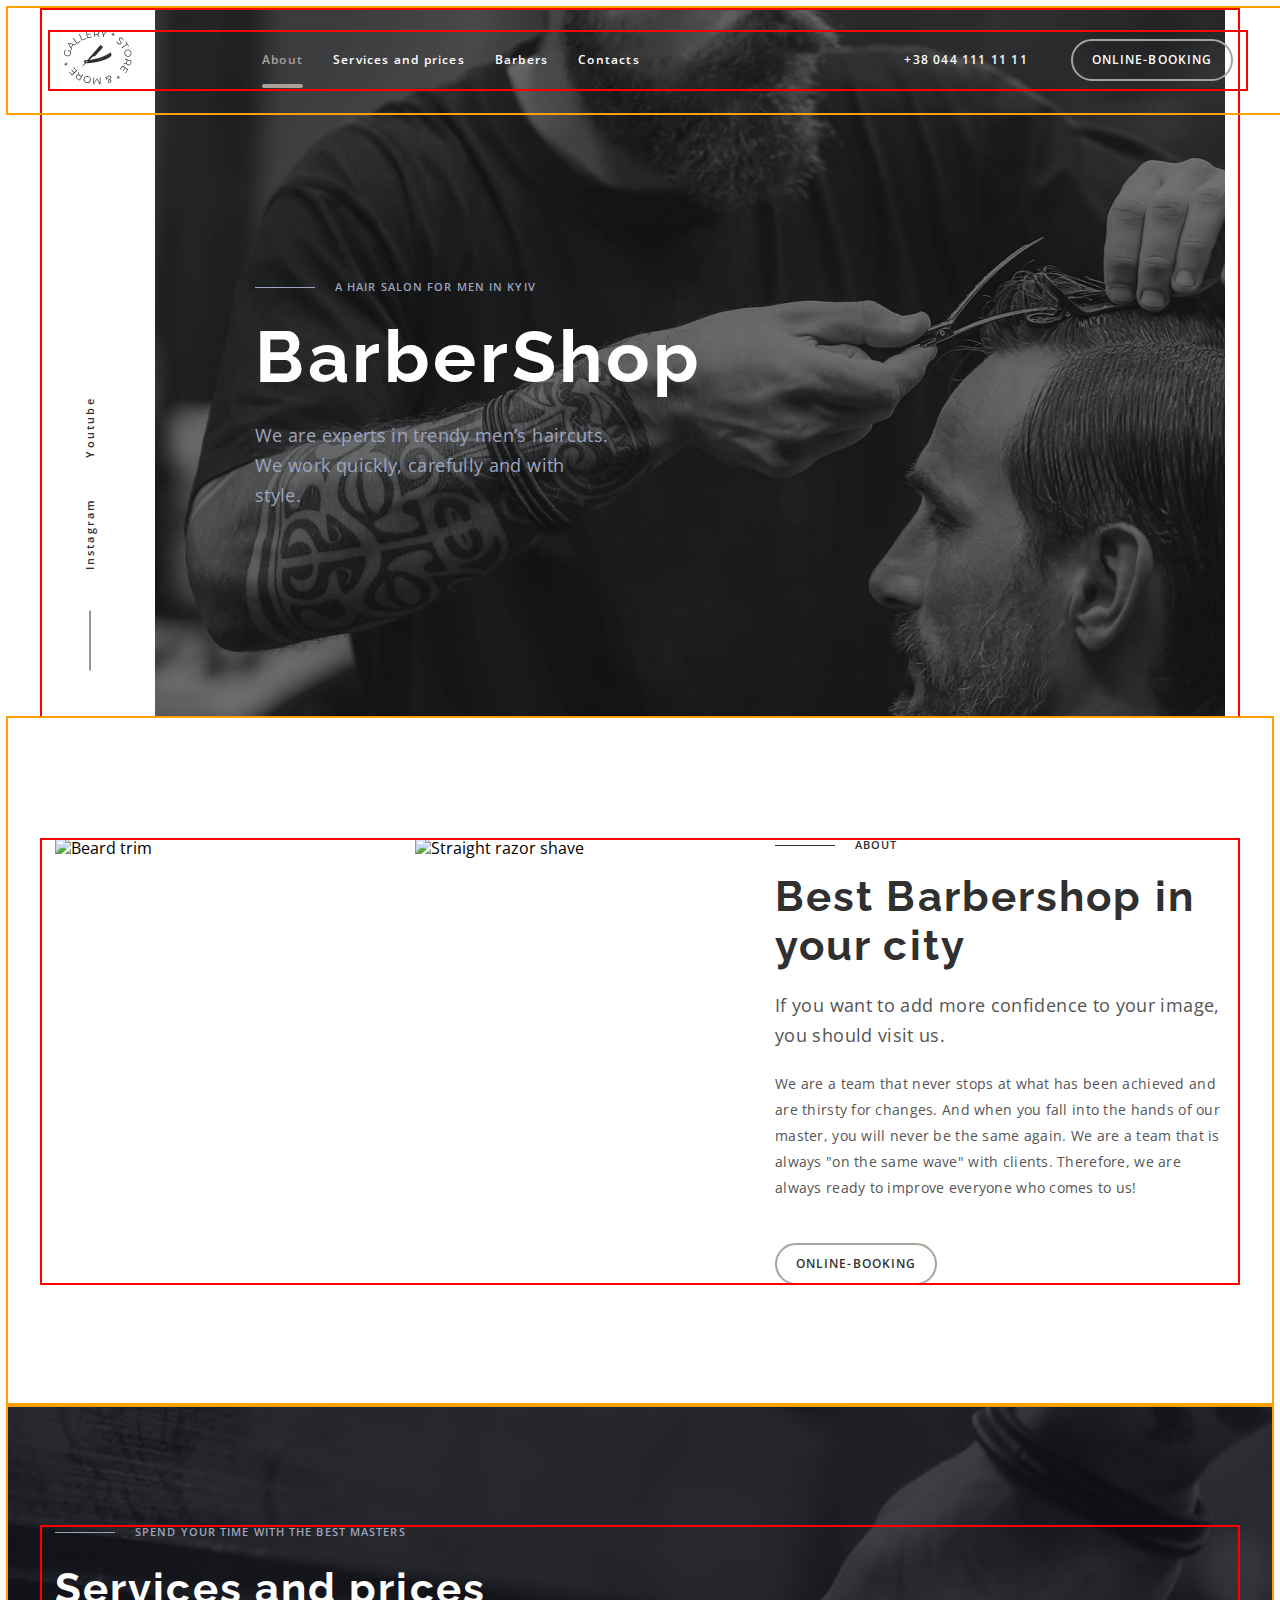
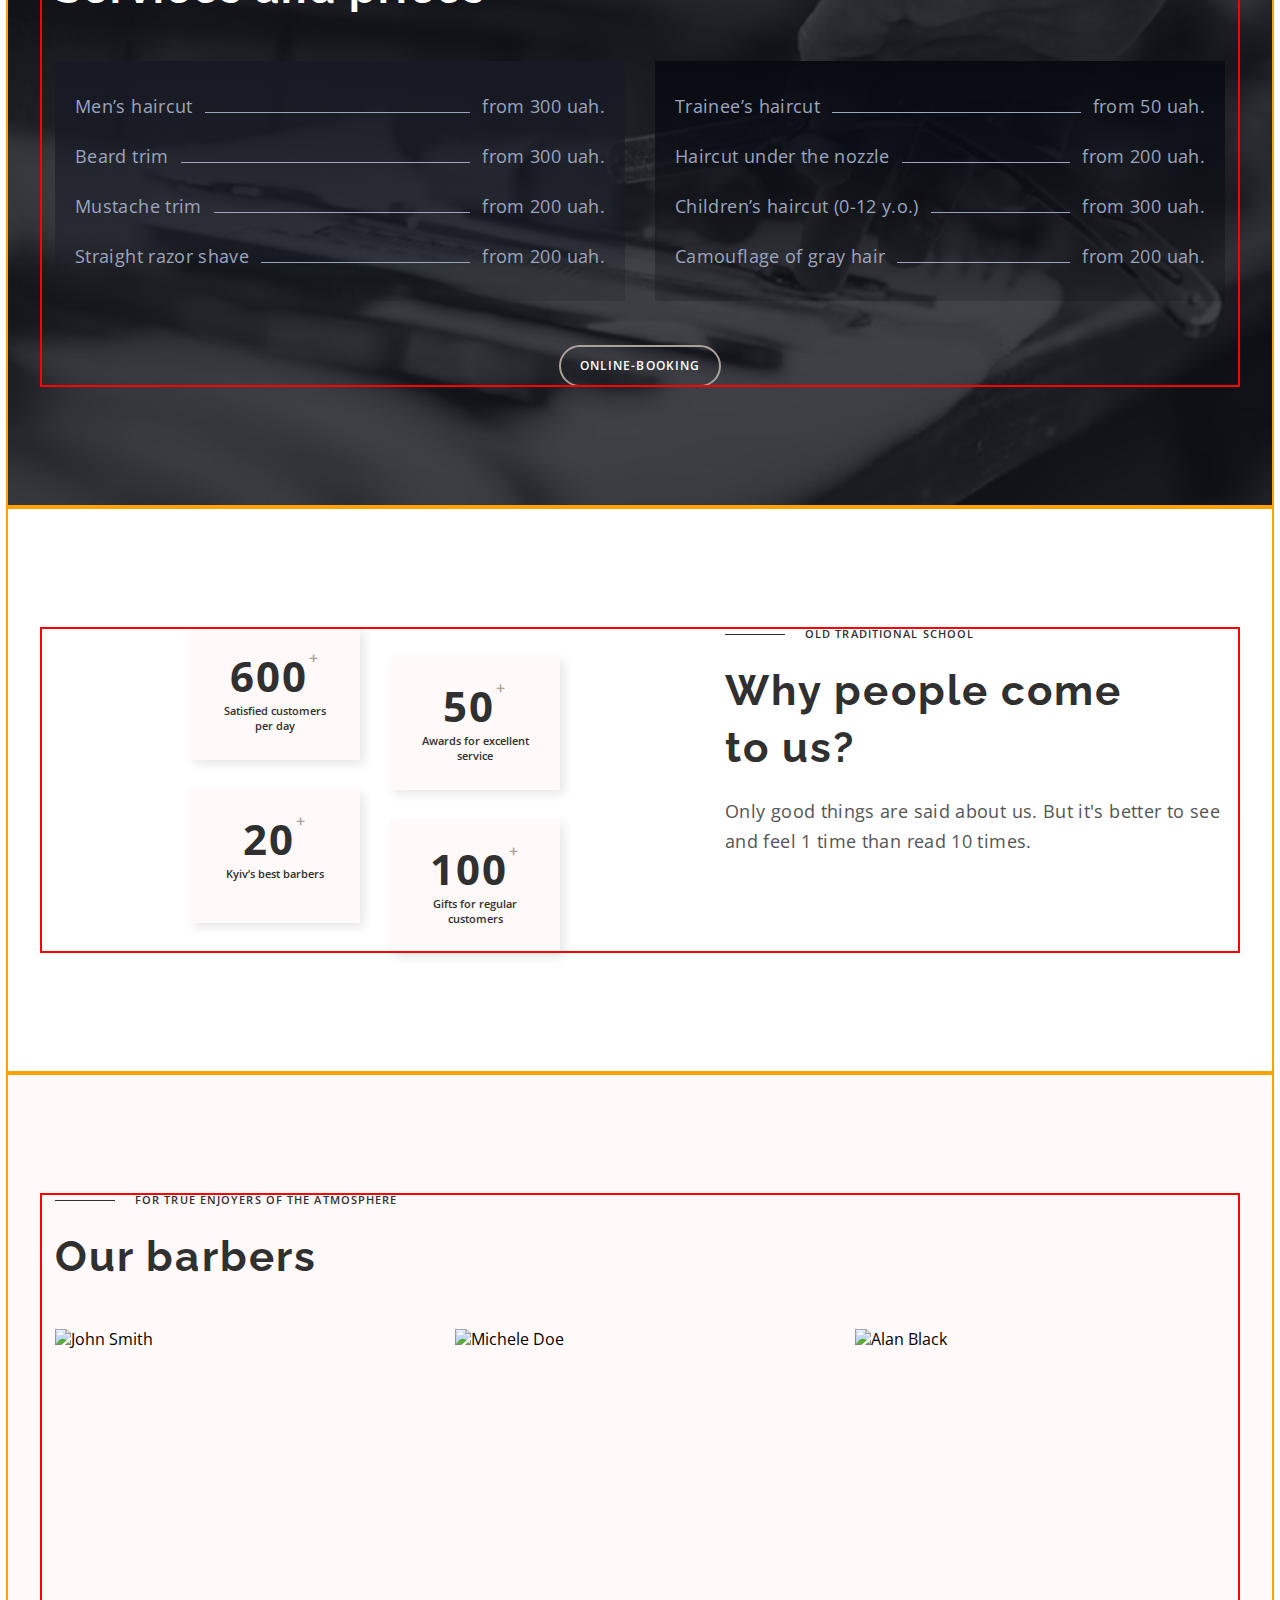
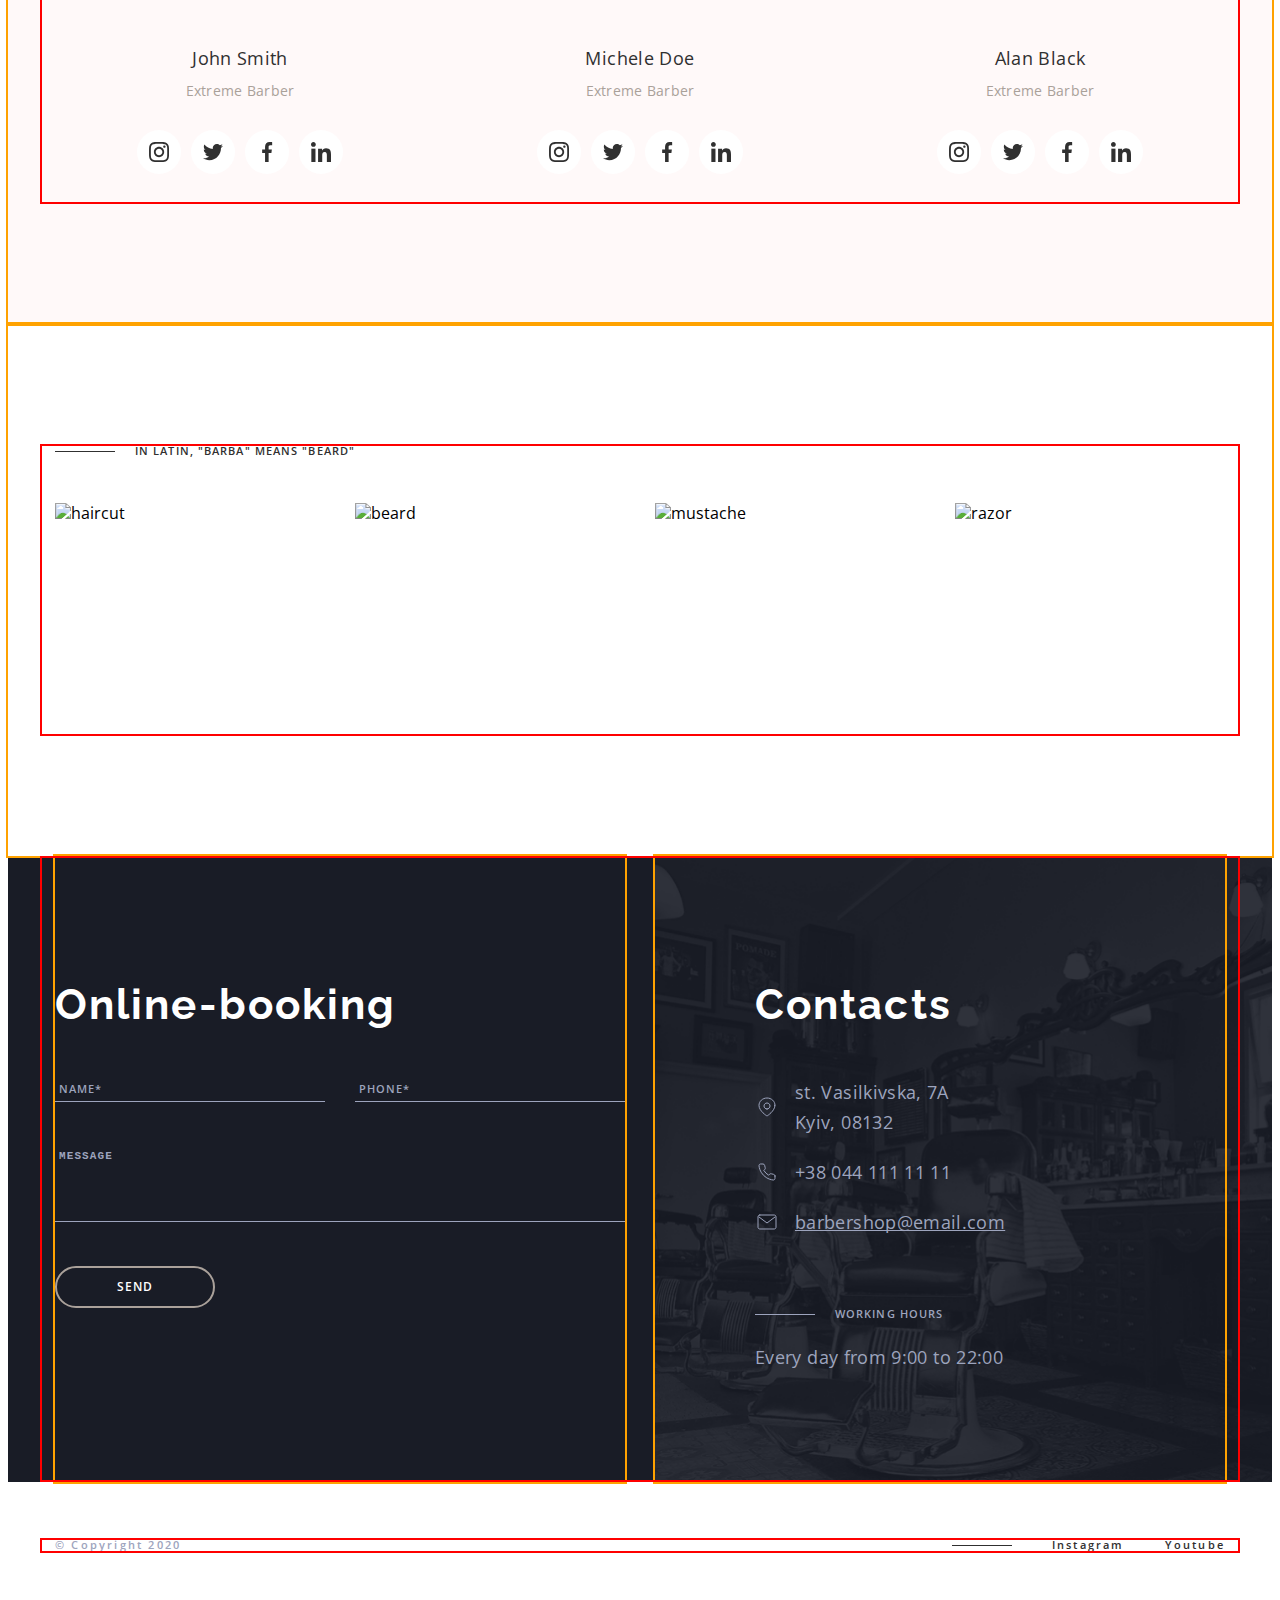
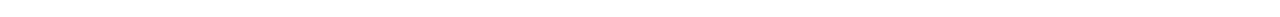
==== commit ddea0719: "Revert "fin7modfix"" ====
--- a/index.html
+++ b/index.html
@@ -3,11 +3,7 @@
   <head>
     <meta charset="UTF-8" />
     <meta name="viewport" content="width=device-width, initial-scale=1.0" />
-<<<<<<< HEAD
     <meta name="description" content="Best barbershop in your city" />
-=======
-    <meta name="description" content="Best barbershop in your city">
->>>>>>> a3697788449a3b5ee3a590f31af2b7cd3080ea7f
     <title>Barbershop</title>
     <link rel="preconnect" href="https://fonts.googleapis.com" />
     <link rel="preconnect" href="https://fonts.gstatic.com" crossorigin />
@@ -26,17 +22,12 @@
       crossorigin="anonymous"
       referrerpolicy="no-referrer"
     />
-<<<<<<< HEAD
     <link href="https://unpkg.com/aos@2.3.1/dist/aos.css" rel="stylesheet" />
-=======
-    <link href="https://unpkg.com/aos@2.3.1/dist/aos.css" rel="stylesheet">
->>>>>>> a3697788449a3b5ee3a590f31af2b7cd3080ea7f
     <link rel="stylesheet" href="./css/styles.css" />
   </head>
   <body>
     <div class="project">
       <!--====================================== Header DONE-->
-<<<<<<< HEAD
       <header class="header section">
         <div class="container header-container">
           <a class="header-logo logo link" href="">
@@ -44,28 +35,15 @@
               <use href="./images/sprite.svg#icon-logo"></use>
             </svg>
           </a>
-=======
-    <header class="header section">
-      <div class="container header-container">
-        <a class="header-logo logo link" href="">
-          <svg class="header-logo-img" width="69" height="55">
-            <use href="./images/sprite.svg#icon-logo"></use>
-          </svg>
-        </a>
->>>>>>> a3697788449a3b5ee3a590f31af2b7cd3080ea7f
           <nav class="header-nav">
             <ul class="header-list list">
               <li class="header-item">
                 <a class="header-link link current" href="#about">About</a>
-<<<<<<< HEAD
               </li>
               <li class="header-item">
                 <a class="header-link link" href="#price"
                   >Services and prices</a
-=======
-              </li>
-              <li class="header-item">
-                <a class="header-link link" href="#price">Services and prices</a>
+                >
               </li>
               <li class="header-item">
                 <a class="header-link link" href="#team">Barbers</a>
@@ -74,65 +52,6 @@
                 <a class="header-link link" href="#contacts">Contacts</a>
               </li>
             </ul>
-          </nav>
-          <a class="header-contact link" href="tel:+380441111111"
-            >+38 044 111 11 11</a
-          >
-          <button class="modal-btn header-modal-btn" type="button" data-modal-open>Online-booking</button>
-        <button
-          class="menu-toggle js-open-menu"
-          aria-expanded="false"
-          aria-controls="mobile-menu"
-        >
-          <svg
-            width="24"
-            height="24"
-            fill="currentColor"
-            viewBox="0 0 20 20"
-            xmlns="http://www.w3.org/2000/svg"
-          >
-            <path
-              fill-rule="evenodd"
-              d="M3 5a1 1 0 011-1h12a1 1 0 110 2H4a1 1 0 01-1-1zM3 10a1 1 0 011-1h12a1 1 0 110 2H4a1 1 0 01-1-1zM3 15a1 1 0 011-1h12a1 1 0 110 2H4a1 1 0 01-1-1z"
-              clip-rule="evenodd"
-            ></path>
-          </svg>
-        </button>
-      </div>
-    </header>
-    <main>
-      <!--==================================== Hero DONE-->
-      <section class="hero">
-        <div class="container hero-container">
-          <div class="hero-left-side">
-            <ul class="media-list hero-media-list list">
-              <li class="media-list-item">
-                <a
-                  class="media-list-link link"
-                  href="./example.html"
-                  target="_blank"
-                  rel="noopener noreferrer"
-                  >Instagram</a
-                >
-              </li>
-              <li class="media-list-item">
-                <a
-                  class="media-list-link link"
-                  href="https://www.youtube.com/"
-                  target="_blank"
-                  rel="noopener noreferrer"
-                  >Youtube</a
->>>>>>> a3697788449a3b5ee3a590f31af2b7cd3080ea7f
-                >
-              </li>
-              <li class="header-item">
-                <a class="header-link link" href="#team">Barbers</a>
-              </li>
-              <li class="header-item">
-                <a class="header-link link" href="#contacts">Contacts</a>
-              </li>
-            </ul>
-<<<<<<< HEAD
           </nav>
           <a class="header-contact link" href="tel:+380441111111"
             >+38 044 111 11 11</a
@@ -317,80 +236,6 @@
           <div class="container">
             <p class="uppertitle uppertitle-theme-dark">
               Spend your time with the best masters
-=======
-          </div>
-          <div class="hero-right-side">
-            <p class="uppertitle uppertitle-theme-dark">
-              A hair salon for men in Kyiv
-            </p>
-            <h1 class="hero-title">BarberShop</h1>
-            <p class="hero-description">
-              We are experts in trendy men’s haircuts. We work quickly,
-              carefully and with style.
-            </p>
-          </div>
-        </div>
-      </section>
-      <!--==================================== About -->
-      <section class="about section" id="about">
-        <div class="container about-left-right">
-          <ul class="about-list list">
-            <li class="about-item">
-              <picture>
-                <source
-                srcset="./images/about/img-1-w.webp 1x, ./images/about/img-1-2x-w.webp 2x" 
-                media="(min-width: 1200px)"
-                type="image/webp">
-                <source
-                srcset="./images/about/img-1.jpg 1x, ./images/about/img-1-2x.jpg 2x" 
-                media="(min-width: 1200px)">
-                <source
-                srcset="./images/about/img-1-tablet-1x-w.webp 1x, ./images/about/img-1-tablet-2x-w.webp 2x" 
-                media="(min-width: 768px)"
-                type="image/webp">
-                <source
-                srcset="./images/about/img-1-tablet-1x.jpg 1x, ./images/about/img-1-tablet-2x.jpg 2x" 
-                media="(min-width: 768px)">
-                <img
-                class="about-img img"
-                src="./images/about/img-1.jpg"
-                alt="Beard trim"
-                width="270"
-                height="445"
-              />
-              </picture>
-              
-            </li>
-            <li class="about-item">
-              <picture>
-                <source
-                srcset="./images/about/img-2-w.webp 1x, ./images/about/img-2-2x-w.webp 2x" 
-                media="(min-width: 1200px)"
-                type="image/webp">
-                <source
-                srcset="./images/about/img-2.jpg 1x, ./images/about/img-2-2x.jpg 2x" 
-                media="(min-width: 1200px)">
-                <source
-                srcset="./images/about/img-2-tablet-1x-w.webp 1x, ./images/about/img-2-tablet-2x-w.webp 2x" 
-                media="(min-width: 768px)"
-                type="image/webp">
-                <source
-                srcset="./images/about/img-2-tablet-1x.jpg 1x, ./images/about/img-2-tablet-2x.jpg 2x" 
-                media="(min-width: 768px)">
-                <img
-                  class="about-img img"
-                  src="./images/about/img-2.jpg"
-                  alt="Straight razor shave"
-                  width="270"
-                  height="445"
-                />
-              </picture>
-            </li>
-          </ul>
-          <div class="about-right-side">
-            <p class="uppertitle uppertitle-theme-light about-uppertitle">
-              About
->>>>>>> a3697788449a3b5ee3a590f31af2b7cd3080ea7f
             </p>
             <h2 class="price-text">Services and prices</h2>
             <ul class="price-main-list list">
@@ -445,7 +290,6 @@
               Online-booking
             </button>
           </div>
-<<<<<<< HEAD
         </section>
         <!--==================================== Advantages DONE-->
         <section class="advant section">
@@ -455,23 +299,6 @@
                 <li class="advant-item">
                   <p class="advant-quantity">600</p>
                   <p class="advant-descr">Satisfied customers per day</p>
-=======
-        </div>
-      </section>
-      <!--==================================== Price -->
-      <!-- <section class="price section" id="price">
-        <div class="container">
-          <p class="uppertitle uppertitle-theme-dark">
-            Spend your time with the best masters
-          </p>
-          <h2 class="price-text">Services and prices</h2>
-          <ul class="price-main-list list">
-            <li class="price-main-item price-left" data-aos="fade-right" data-aos-duration="800">
-              <ul class="price-list list">
-                <li class="price-item">
-                  <span class="price-item-service">Men’s haircut</span> from 300
-                  uah.
->>>>>>> a3697788449a3b5ee3a590f31af2b7cd3080ea7f
                 </li>
                 <li class="advant-item">
                   <p class="advant-quantity">50</p>
@@ -486,7 +313,6 @@
                   <p class="advant-descr">Gifts for regular customers</p>
                 </li>
               </ul>
-<<<<<<< HEAD
             </div>
             <div class="advant-right">
               <p class="uppertitle uppertitle-theme-light">
@@ -894,61 +720,6 @@
                     </li>
                   </ul>
                 </div>
-=======
-            </li>
-            <li class="price-main-item price-right" data-aos="fade-left" data-aos-duration="800">
-              <ul class="price-list list">
-                <li class="price-item">
-                  <span class="price-item-service">Trainee’s haircut</span> from
-                  50 uah.
-                </li>
-                <li class="price-item">
-                  <span class="price-item-service"
-                    >Haircut under the nozzle
-                  </span>
-                  from 200 uah.
-                </li>
-                <li class="price-item">
-                  <span class="price-item-service"
-                    >Children’s haircut (0-12 y.o.)
-                  </span>
-                  from 300 uah.
-                </li>
-                <li class="price-item">
-                  <span class="price-item-service"
-                    >Camouflage of gray hair
-                  </span>
-                  from 200 uah.
-                </li>
-              </ul>
-            </li>
-          </ul>
-          <button class="modal-btn price-button" type="button">
-            Online-booking
-          </button>
-        </div>
-      </section> -->
-      <!--==================================== Advantages -->
-      <!-- <section class="advant section">
-        <div class="container advant-left-right">
-          <div class="advant-left">
-            <ul class="advant-list list">
-              <li class="advant-item" data-aos="flip-down" data-aos-delay="300" data-aos-duration="800">
-                <p class="advant-quantity">600</p>
-                <p class="advant-descr">Satisfied customers per day</p>
-              </li>
-              <li class="advant-item" data-aos="flip-down" data-aos-delay="600" data-aos-duration="800">
-                <p class="advant-quantity">50</p>
-                <p class="advant-descr">Awards for excellent service</p>
-              </li>
-              <li class="advant-item" data-aos="flip-down" data-aos-delay="900" data-aos-duration="800">
-                <p class="advant-quantity">20</p>
-                <p class="advant-descr">Kyiv’s best barbers</p>
-              </li>
-              <li class="advant-item" data-aos="flip-down" data-aos-delay="1200" data-aos-duration="800">
-                <p class="advant-quantity">100</p>
-                <p class="advant-descr">Gifts for regular customers</p>
->>>>>>> a3697788449a3b5ee3a590f31af2b7cd3080ea7f
               </li>
             </ul>
           </div>
@@ -1184,7 +955,6 @@
             </section>
           </div>
         </div>
-<<<<<<< HEAD
       </main>
       <!--====================================== Footer DONE-->
       <footer class="footer">
@@ -1214,507 +984,6 @@
       </footer>
       <!--====================================== Modal -->
       <!-- <div class="backdrop is-hidden" data-modal>
-=======
-      </section> -->
-      <!--==================================== Team -->
-      <!-- <section class="team section" id="team">
-        <div class="container">
-          <p class="uppertitle uppertitle-theme-light">
-            For true enjoyers of the atmosphere
-          </p>
-          <h2 class="team-title">Our barbers</h2>
-          <ul class="team-list list">
-            <li class="team-item">
-              <div class="team-box">
-                <picture>
-                  <source
-                  srcset="./images/team/john-smith-w.webp 1x, ./images/team/john-smith-2x-w.webp 2x" 
-                  media="(min-width: 1200px)"
-                  type="image/webp">
-                  <source
-                  srcset="./images/team/john-smith.jpg 1x, ./images/team/john-smith-2x.jpg 2x" 
-                  media="(min-width: 1200px)">
-                  <source
-                  srcset="./images/team/john-smith-tablet-1x-w.webp 1x, ./images/team/john-smith-tablet-2x-w.webp 2x" 
-                  media="(min-width: 768px)"
-                  type="image/webp">
-                  <source
-                  srcset="./images/team/john-smith-tablet-1x.jpg 1x, ./images/team/john-smith-tablet-2x.jpg 2x" 
-                  media="(min-width: 768px)">
-                  <source
-                  srcset="./images/team/john-smith-mobile-1x-w.webp 1x, ./images/team/john-smith-mobile-2x-w.webp 2x" 
-                  media="(min-width: 480px)"
-                  type="image/webp">
-                  <source
-                  srcset="./images/team/john-smith-mobile-1x.jpg 1x, ./images/team/john-smith-mobile-2x.jpg 2x" 
-                  media="(min-width: 480px)">
-                  <img
-                  class="team-img"
-                  src="./images/team/john-smith.jpg"
-                  alt="John Smith"
-                  width="370"
-                  height="346"/>
-                </picture>
-              <div class="overlay">
-                <p class="overlay-text">Lorem ipsum dolor sit amet consectetur adipisicing elit. Quibusdam voluptatum, at eligendi, inventore soluta quidem, quas accusamus molestiae incidunt tempore doloribus est reprehenderit adipisci eaque repellat similique obcaecati ipsa deleniti.</p>
-              </div>
-              </div>
-              <div class="team-card-wrapper">
-                <h3 class="team-subtitle">John Smith</h3>
-                <p class="team-subtext">Extreme Barber</p>
-                <ul class="team-socials list">
-                  <li class="socials-list">
-                    <a
-                      class="socials-link"
-                      href="https://www.instagram.com/"
-                      target="_blank"
-                      rel="noopener noreferrer"
-                      aria-label="Instagram icon"
-                    >
-                      <svg class="social-icon" width="20" height="20">
-                        <use href="./images/sprite.svg#icon-instagram"></use>
-                      </svg>
-                    </a>
-                  </li>
-                  <li class="socials-list">
-                    <a
-                      class="socials-link"
-                      href="https://x.com/"
-                      target="_blank"
-                      rel="noopener noreferrer"
-                      aria-label="Twitter icon"
-                    >
-                      <svg class="social-icon" width="20" height="20">
-                        <use href="./images/sprite.svg#icon-twitter"></use>
-                      </svg>
-                    </a>
-                  </li>
-                  <li class="socials-list">
-                    <a
-                      class="socials-link"
-                      href="https://www.facebook.com/"
-                      target="_blank"
-                      rel="noopener noreferrer"
-                      aria-label="Facebook icon"
-                    >
-                      <svg class="social-icon" width="20" height="20">
-                        <use href="./images/sprite.svg#icon-facebook"></use>
-                      </svg>
-                    </a>
-                  </li>
-                  <li class="socials-list">
-                    <a
-                      class="socials-link"
-                      href="https://www.linkedin.com/"
-                      target="_blank"
-                      rel="noopener noreferrer"
-                      aria-label="Linkedin icon"
-                    >
-                      <svg class="social-icon" width="20" height="20">
-                        <use href="./images/sprite.svg#icon-linkedin"></use>
-                      </svg>
-                    </a>
-                  </li>
-                </ul>
-              </div>
-            </li>
-            <li class="team-item">
-              <div class="team-box">
-                <picture>
-                  <source
-                  srcset="./images/team/michele-doe-w.webp 1x, ./images/team/michele-doe-2x-w.webp 2x" 
-                  media="(min-width: 1200px)"
-                  type="image/webp">
-                  <source
-                  srcset="./images/team/michele-doe.jpg 1x, ./images/team/michele-doe-2x.jpg 2x" 
-                  media="(min-width: 1200px)">
-                  <source
-                  srcset="./images/team/michele-doe-tablet-1x-w.webp 1x, ./images/team/michele-doe-tablet-2x-w.webp 2x" 
-                  media="(min-width: 768px)"
-                  type="image/webp">
-                  <source
-                  srcset="./images/team/michele-doe-tablet-1x.jpg 1x, ./images/team/michele-doe-tablet-2x.jpg 2x" 
-                  media="(min-width: 768px)">
-                  <source
-                  srcset="./images/team/michele-doe-mobile-1x-w.webp 1x, ./images/team/michele-doe-mobile-2x-w.webp 2x" 
-                  media="(min-width: 480px)"
-                  type="image/webp">
-                  <source
-                  srcset="./images/team/michele-doe-mobile-1x.jpg 1x, ./images/team/michele-doe-mobile-2x.jpg 2x" 
-                  media="(min-width: 480px)">
-                  <img
-                  class="team-img"
-                  src="./images/team/michele-doe.jpg"
-                  alt="Michele Doe"
-                  width="370"
-                  height="346"/>
-                </picture>
-              <div class="overlay">
-                <p class="overlay-text">Lorem ipsum dolor sit amet consectetur adipisicing elit. Quibusdam voluptatum, at eligendi, inventore soluta quidem, quas accusamus molestiae incidunt tempore doloribus est reprehenderit adipisci eaque repellat similique obcaecati ipsa deleniti.</p>
-              </div>
-              </div>
-              <div class="team-card-wrapper">
-                <h3 class="team-subtitle">Michele Doe</h3>
-                <p class="team-subtext">Extreme Barber</p>
-                <ul class="team-socials list">
-                  <li class="socials-list">
-                    <a
-                      class="socials-link"
-                      href="https://www.instagram.com/"
-                      target="_blank"
-                      rel="noopener noreferrer"
-                      aria-label="Instagram icon"
-                    >
-                      <svg class="social-icon" width="20" height="20">
-                        <use href="./images/sprite.svg#icon-instagram"></use>
-                      </svg>
-                    </a>
-                  </li>
-                  <li class="socials-list">
-                    <a
-                      class="socials-link"
-                      href="https://x.com/"
-                      target="_blank"
-                      rel="noopener noreferrer"
-                      aria-label="Twitter icon"
-                    >
-                      <svg class="social-icon" width="20" height="20">
-                        <use href="./images/sprite.svg#icon-twitter"></use>
-                      </svg>
-                    </a>
-                  </li>
-                  <li class="socials-list">
-                    <a
-                      class="socials-link"
-                      href="https://www.facebook.com/"
-                      target="_blank"
-                      rel="noopener noreferrer"
-                      aria-label="Facebook icon"
-                    >
-                      <svg class="social-icon" width="20" height="20">
-                        <use href="./images/sprite.svg#icon-facebook"></use>
-                      </svg>
-                    </a>
-                  </li>
-                  <li class="socials-list">
-                    <a
-                      class="socials-link"
-                      href="https://www.linkedin.com/"
-                      target="_blank"
-                      rel="noopener noreferrer"
-                      aria-label="Linkedin icon"
-                    >
-                      <svg class="social-icon" width="20" height="20">
-                        <use href="./images/sprite.svg#icon-linkedin"></use>
-                      </svg>
-                    </a>
-                  </li>
-                </ul>
-              </div>
-            </li>
-            <li class="team-item">
-              <div class="team-box">
-                <picture>
-                  <source
-                  srcset="./images/team/alan-black-w.webp 1x, ./images/team/alan-black-2x-w.webp 2x" 
-                  media="(min-width: 1200px)"
-                  type="image/webp">
-                  <source
-                  srcset="./images/team/alan-black.jpg 1x, ./images/team/alan-black-2x.jpg 2x" 
-                  media="(min-width: 1200px)">
-                  <source
-                  srcset="./images/team/alan-black-tablet-1x-w.webp 1x, ./images/team/alan-black-tablet-2x-w.webp 2x" 
-                  media="(min-width: 768px)"
-                  type="image/webp">
-                  <source
-                  srcset="./images/team/alan-black-tablet-1x.jpg 1x, ./images/team/alan-black-tablet-2x.jpg 2x" 
-                  media="(min-width: 768px)">
-                  <source
-                  srcset="./images/team/alan-black-mobile-1x-w.webp 1x, ./images/team/alan-black-mobile-2x-w.webp 2x" 
-                  media="(min-width: 480px)"
-                  type="image/webp">
-                  <source
-                  srcset="./images/team/alan-black-mobile-1x.jpg 1x, ./images/team/alan-black-mobile-2x.jpg 2x" 
-                  media="(min-width: 480px)">
-                  <img
-                  class="team-img"
-                  src="./images/team/alan-black.jpg"
-                  alt="Alan Black"
-                  width="370"
-                  height="346"/>
-                </picture>
-              <div class="overlay">
-                <p class="overlay-text">Lorem ipsum dolor sit amet consectetur adipisicing elit. Quibusdam voluptatum, at eligendi, inventore soluta quidem, quas accusamus molestiae incidunt tempore doloribus est reprehenderit adipisci eaque repellat similique obcaecati ipsa deleniti.</p>
-              </div>
-              </div>
-              <div class="team-card-wrapper">
-                <h3 class="team-subtitle">Alan Black</h3>
-                <p class="team-subtext">Extreme Barber</p>
-                <ul class="team-socials list">
-                  <li class="socials-list">
-                    <a
-                      class="socials-link"
-                      href="https://www.instagram.com/"
-                      target="_blank"
-                      rel="noopener noreferrer"
-                      aria-label="Instagram icon"
-                    >
-                      <svg class="social-icon" width="20" height="20">
-                        <use href="./images/sprite.svg#icon-instagram"></use>
-                      </svg>
-                    </a>
-                  </li>
-                  <li class="socials-list">
-                    <a
-                      class="socials-link"
-                      href="https://x.com/"
-                      target="_blank"
-                      rel="noopener noreferrer"
-                      aria-label="Twitter icon"
-                    >
-                      <svg class="social-icon" width="20" height="20">
-                        <use href="./images/sprite.svg#icon-twitter"></use>
-                      </svg>
-                    </a>
-                  </li>
-                  <li class="socials-list">
-                    <a
-                      class="socials-link"
-                      href="https://www.facebook.com/"
-                      target="_blank"
-                      rel="noopener noreferrer"
-                      aria-label="Facebook icon"
-                    >
-                      <svg class="social-icon" width="20" height="20">
-                        <use href="./images/sprite.svg#icon-facebook"></use>
-                      </svg>
-                    </a>
-                  </li>
-                  <li class="socials-list">
-                    <a
-                      class="socials-link"
-                      href="https://www.linkedin.com/"
-                      target="_blank"
-                      rel="noopener noreferrer"
-                      aria-label="Linkedin icon"
-                    >
-                      <svg class="social-icon" width="20" height="20">
-                        <use href="./images/sprite.svg#icon-linkedin"></use>
-                      </svg>
-                    </a>
-                  </li>
-                </ul>
-              </div>
-            </li>
-          </ul>
-        </div>
-      </section> -->
-      <!--==================================== Gallery -->
-      <!-- <section class="gallery section">
-        <div class="container">
-          <h2 class="visually-hidden">Our works</h2>
-          <p class="uppertitle uppertitle-more uppertitle-theme-light">
-            In Latin, "barba" means "beard"
-          </p>
-          <ul class="gallery-list list">
-            <li class="gallery-items" data-aos="zoom-in-right" data-aos-delay="300">
-              <picture>
-                <source
-                  srcset="./images/examples/haircut-1.jpg 1x, ./images/examples/haircut-1-2x.jpg 2x" 
-                  media="(min-width: 1200px)">
-                  <source
-                  srcset="./images/examples/haircut-1-tablet-1x.jpg 1x, ./images/examples/haircut-1-tablet-2x.jpg 2x" 
-                  media="(min-width: 768px)">
-                  <source
-                  srcset="./images/examples/haircut-1-mobile-1x.jpg 1x, ./images/examples/haircut-1-mobile-2x.jpg 2x" 
-                  media="(min-width: 480px)">
-                <img
-                  class="gallery-img"
-                  src="./images/examples/haircut-1.jpg"
-                  alt="haircut"
-                  width="270"
-                  height="360"
-                />
-              </picture>
-            </li>
-            <li class="gallery-items" data-aos="zoom-in-right" data-aos-delay="600">
-              <picture>
-                <source
-                  srcset="./images/examples/beard-2.jpg 1x, ./images/examples/beard-2-2x.jpg 2x" 
-                  media="(min-width: 1200px)">
-                  <source
-                  srcset="./images/examples/beard-2-tablet-1x.jpg 1x, ./images/examples/beard-2-tablet-2x.jpg 2x" 
-                  media="(min-width: 768px)">
-                  <source
-                  srcset="./images/examples/beard-2-mobile-1x.jpg 1x, ./images/examples/beard-2-mobile-2x.jpg 2x" 
-                  media="(min-width: 480px)">
-                <img
-                  class="gallery-img"
-                  src="./images/examples/beard-2.jpg"
-                  alt="beard"
-                  width="270"
-                  height="360"
-                />
-              </picture>
-            </li>
-            <li class="gallery-items" data-aos="zoom-in-right" data-aos-delay="900">
-              <picture>
-                <source
-                  srcset="./images/examples/mustache-3.jpg 1x, ./images/examples/mustache-3-2x.jpg 2x" 
-                  media="(min-width: 1200px)">
-                  <source
-                  srcset="./images/examples/mustache-3-tablet-1x.jpg 1x, ./images/examples/mustache-3-tablet-2x.jpg 2x" 
-                  media="(min-width: 768px)">
-                  <source
-                  srcset="./images/examples/mustache-3-mobile-1x.jpg 1x, ./images/examples/mustache-3-mobile-2x.jpg 2x" 
-                  media="(min-width: 480px)">
-                <img
-                  class="gallery-img"
-                  src="./images/examples/mustache-3.jpg"
-                  alt="mustache"
-                  width="270"
-                  height="360"
-                />
-              </picture>
-            </li>
-            <li class="gallery-items" data-aos="zoom-in-right" data-aos-delay="1200">
-              <picture>
-                <source
-                  srcset="./images/examples/razor-4.jpg 1x, ./images/examples/razor-4-2x.jpg 2x" 
-                  media="(min-width: 1200px)">
-                  <source
-                  srcset="./images/examples/razor-4-tablet-1x.jpg 1x, ./images/examples/razor-4-tablet-2x.jpg 2x" 
-                  media="(min-width: 768px)">
-                  <source
-                  srcset="./images/examples/razor-4-mobile-1x.jpg 1x, ./images/examples/razor-4-mobile-2x.jpg 2x" 
-                  media="(min-width: 480px)">
-                <img
-                  class="gallery-img"
-                  src="./images/examples/razor-4.jpg"
-                  alt="razor"
-                  width="270"
-                  height="360"
-                />
-              </picture>
-            </li>
-          </ul>
-        </div>
-      </section> -->
-      <!--==================================== Online-booking -->
-      <!-- <div class="booking-contacts">
-        <div class="container">
-          <section class="booking section">
-            <h2 class="booking-title">Online-booking</h2>
-            <form class="booking-form">
-              <div class="form-field">
-                <label class="booking-form-label">
-                  <input 
-                    class="booking-form-input" 
-                    type="text" 
-                    name="user-name" 
-                    autocomplete="name"
-                    required/>
-                  <span class="booking-desc">Name*</span> 
-                </label>
-                <label class="booking-form-label">
-                  <input 
-                    class="booking-form-input" 
-                    type="tel" 
-                    name="user-tel" 
-                    autocomplete="tel" 
-                    pattern="\+?3?8?0?\d{9}"
-                    title="Введіть коректний номер телефону у форматі +380XXXXXXXXX або 0XXXXXXXXX"
-                    required/>
-                  <span class="booking-desc">Phone*</span>
-                </label>              
-              </div>
-              <textarea 
-              class="booking-comment" 
-              name="comment" 
-              placeholder="Message"
-              rows="6"></textarea>
-              <button class="modal-btn">send</button>
-            </form>
-          </section>
-          <section class="contacts section" id="contacts">
-            <h2 class="contacts-title">Contacts</h2>
-            <address class="contacts-address">
-              <ul class="contacts-list list">
-                <li class="contacts-item">
-                  <a
-                    class="contacts-link link"
-                    href="https://maps.app.goo.gl/fmCrEodEmpCPxJ8r9"
-                    target="_blank"
-                    rel="noopener noreferrer"
-                  >
-                    <svg class="contacts-icon" width="24" height="24">
-                      <use href="./images/sprite.svg#icon-map-pin"></use></svg
-                    >st. Vasilkivska, 7A <br/>
-                    Kyiv, 08132</a
-                  >
-                </li>
-                <li class="contacts-item">
-                  <a
-                    class="contacts-link link"
-                    href="tel:+380441111111"
-                    target="_blank"
-                    rel="noopener noreferrer"
-                    ><svg class="contacts-icon" width="24" height="24">
-                      <use href="./images/sprite.svg#icon-phone"></use></svg
-                    >+38 044 111 11 11</a
-                  >
-                </li>
-                <li class="contacts-item">
-                  <a
-                    class="contacts-link contacts-mail"
-                    href="mailto:barbershop@email.com"
-                    target="_blank"
-                    rel="noopener noreferrer"
-                    ><svg class="contacts-icon" width="24" height="24">
-                      <use href="./images/sprite.svg#icon-mail"></use></svg
-                    >barbershop@email.com</a
-                  >
-                </li>
-              </ul>
-            </address>
-            <h3 class="uppertitle uppertitle-theme-dark">Working hours</h3>
-            <p class="contacts-schedule">
-              Every day from <time datetime="09:00">9:00</time> to
-              <time datetime="22:00">22:00</time>
-            </p>
-          </section>
-        </div>
-      </div> -->
-    </main>
-    <!--====================================== Footer -->
-    <!-- <footer class="footer">
-      <div class="container footer-flex">
-        <p class="footer-copyright">&#169; Copyright 2020</p>
-        <ul class="media-list footer-media list">
-          <li class="media-list-item">
-            <a
-              class="media-list-link link"
-              href="https://www.instagram.com/"
-              target="_blank"
-              rel="noopener noreferrer"
-              >Instagram</a
-            >
-          </li>
-          <li class="media-list-item">
-            <a
-              class="media-list-link link"
-              href="https://www.youtube.com/"
-              target="_blank"
-              rel="noopener noreferrer"
-              >Youtube</a
-            >
-          </li>
-        </ul>
-      </div>
-    </footer> -->
-    <!--====================================== Modal -->
-    <!-- <div class="backdrop is-hidden" data-modal>
->>>>>>> a3697788449a3b5ee3a590f31af2b7cd3080ea7f
       <div class="modal">
         <button type="button" class="btn-modal-close-test" data-modal-close>
           <svg class="modal-close-svg" width="12" height="12">
@@ -1767,13 +1036,8 @@
         
       </div>
     </div> -->
-<<<<<<< HEAD
       <!--====================================== Mobile menu -->
       <!-- <div class="menu-container js-menu-container" id="mobile-menu">
-=======
-    <!--====================================== Mobile menu -->
-    <!-- <div class="menu-container js-menu-container" id="mobile-menu">
->>>>>>> a3697788449a3b5ee3a590f31af2b7cd3080ea7f
       <button class="menu-toggle js-close-menu">
         <svg
           fill="currentColor"
@@ -1821,7 +1085,6 @@
       </li>
     </ul>
     </div>     -->
-<<<<<<< HEAD
       <!--====================================== JS -->
       <script src="https://unpkg.com/aos@2.3.1/dist/aos.js"></script>
       <script src="./js/modal.js"></script>
@@ -1833,26 +1096,5 @@
       ></script>
       <script defer src="js/mobile-menu.js"></script>
     </div>
-=======
-    <!--====================================== JS -->
-    <!-- <script src="https://unpkg.com/aos@2.3.1/dist/aos.js"></script>
-    <script src="./js/animation.js"></script>
-    <script src="./js/modal.js"></script>  
-    <script>
-      document.addEventListener("DOMContentLoaded", function() {
-        const htmlElement = document.documentElement;
-        const computedStyle = window.getComputedStyle(htmlElement);
-        console.log('Ширина елемента <html>: ', computedStyle.width); // Виведе обчислену ширину елемента <html>
-      });
-    </script> -->
-    <!-- <script
-      defer
-      src="https://cdnjs.cloudflare.com/ajax/libs/body-scroll-lock/3.1.5/bodyScrollLock.min.js"
-      integrity="sha512-HowizSDbQl7UPEAsPnvJHlQsnBmU2YMrv7KkTBulTLEGz9chfBoWYyZJL+MUO6p/yBuuMO/8jI7O29YRZ2uBlA=="
-      crossorigin="anonymous"
-    ></script>
-    <script defer src="js/mobile-menu.js"></script> -->
-    </div>         
->>>>>>> a3697788449a3b5ee3a590f31af2b7cd3080ea7f
   </body>
-</html>+</html>
--- a/css/styles.css
+++ b/css/styles.css
@@ -67,13 +67,8 @@
   padding-top: 84px;
   padding-bottom: 84px;
   outline: solid rgb(255, 162, 0) 2px;
-<<<<<<< HEAD
-}
-@media screen and (min-width: 768px) {
-=======
-  }
- @media screen and (min-width: 768px) {
->>>>>>> a3697788449a3b5ee3a590f31af2b7cd3080ea7f
+}
+@media screen and (min-width: 768px) {
   .section {
     padding-top: 100px;
     padding-bottom: 100px;
@@ -81,13 +76,8 @@
 }
 @media screen and (min-width: 1200px) {
   .section {
-<<<<<<< HEAD
     padding-top: 120px;
     padding-bottom: 120px;
-=======
-  padding-top: 120px;
-  padding-bottom: 120px;
->>>>>>> a3697788449a3b5ee3a590f31af2b7cd3080ea7f
   }
 }
 .container {
@@ -102,20 +92,12 @@
 }
 @media screen and (min-width: 768px) {
   .container {
-<<<<<<< HEAD
     max-width: 720px;
-=======
-  max-width: 720px;
->>>>>>> a3697788449a3b5ee3a590f31af2b7cd3080ea7f
   }
 }
 @media screen and (min-width: 1200px) {
   .container {
-<<<<<<< HEAD
     max-width: 1200px;
-=======
-  max-width: 1200px;
->>>>>>> a3697788449a3b5ee3a590f31af2b7cd3080ea7f
   }
 }
 /* =============================================Components========== */
@@ -287,11 +269,7 @@
 .header-link::after {
   display: block;
   position: absolute;
-<<<<<<< HEAD
   content: '';
-=======
-  content: "";
->>>>>>> a3697788449a3b5ee3a590f31af2b7cd3080ea7f
   left: 0;
   bottom: 0;
   width: 100%;
@@ -306,11 +284,7 @@
   color: var(--accent-color);
 }
 .header-link.current::after,
-<<<<<<< HEAD
 .header-link:hover::after,
-=======
-.header-link:hover::after, 
->>>>>>> a3697788449a3b5ee3a590f31af2b7cd3080ea7f
 .header-link:focus::after {
   background-color: var(--accent-color);
 }
@@ -319,7 +293,6 @@
 }
 @media screen and (min-width: 1200px) {
   .header-contact {
-<<<<<<< HEAD
     display: block;
     padding-bottom: 20px;
     padding-top: 20px;
@@ -330,18 +303,6 @@
     color: var(--secondary-text-color-theme-dark);
     margin-right: 43px;
     transition: color 250ms cubic-bezier(0.4, 0, 0.2, 1);
-=======
-  display: block;
-  padding-bottom: 20px;
-  padding-top: 20px;
-  font-weight: 600;
-  font-size: 12px;
-  line-height: 1.33;
-  letter-spacing: 0.1em;
-  color: var(--secondary-text-color-theme-dark);
-  margin-right: 43px;
-  transition: color 250ms cubic-bezier(0.4, 0, 0.2, 1);
->>>>>>> a3697788449a3b5ee3a590f31af2b7cd3080ea7f
   }
 }
 .header-contact:hover,
@@ -351,7 +312,6 @@
 /* ============================================/Header============== */
 
 /* =============================================Hero DONE================ */
-<<<<<<< HEAD
 @media screen and (max-width: 480.98px) {
   .hero {
     background-image: linear-gradient(
@@ -399,20 +359,13 @@
         url(../images/hero/hero-bg-tablet-2x.jpg);
     }
   }
-=======
-.hero {
->>>>>>> a3697788449a3b5ee3a590f31af2b7cd3080ea7f
 }
 .hero-container {
   display: flex;
 }
 .hero-left-side {
   display: none;
-<<<<<<< HEAD
-}
-=======
-  }
->>>>>>> a3697788449a3b5ee3a590f31af2b7cd3080ea7f
+}
 @media screen and (min-width: 768px) {
   .hero-left-side {
     display: flex;
@@ -451,7 +404,6 @@
   padding-top: 208px;
   padding-bottom: 209px;
   padding-left: 31px;
-<<<<<<< HEAD
 }
 @media screen and (min-width: 768px) {
   .hero-right-side {
@@ -483,28 +435,6 @@
   .hero-right-side {
     padding-bottom: 208px;
   }
-=======
-  background-image: linear-gradient(
-      rgba(25, 28, 38, 0.2),
-      rgba(25, 28, 38, 0.2)
-    ),
-    url(../images/hero/hero-bg.jpg);
-  background-size: cover;
-  background-color: #303030;
-  flex-grow: 1;
->>>>>>> a3697788449a3b5ee3a590f31af2b7cd3080ea7f
-}
-@media screen and (min-width: 768px) {
-  .hero-right-side {
-    padding-top: 272px;
-    padding-bottom: 237px;
-    padding-left: 100px;
-  }
-}
-@media screen and (min-width: 1200px) {
-  .hero-right-side {
-    padding-bottom: 208px;
-  }
 }
 .hero-title {
   font-family: 'Raleway', sans-serif;
@@ -544,11 +474,7 @@
 }
 /* ============================================/Hero================ */
 
-<<<<<<< HEAD
 /* =============================================About DONE=============== */
-=======
-/* =============================================About=============== */
->>>>>>> a3697788449a3b5ee3a590f31af2b7cd3080ea7f
 
 @media screen and (min-width: 768px) {
   .about-left-right {
@@ -557,7 +483,6 @@
   }
 }
 .about-list {
-<<<<<<< HEAD
   display: flex;
   gap: 30px;
 }
@@ -569,23 +494,11 @@
 @media screen and (min-width: 768px) and (max-width: 1199.98px) {
   .about-list {
     flex-direction: column;
-=======
-  display: none;
-}
-@media screen and (min-width: 768px) {
+  }
+}
+@media screen and (min-width: 1200px) {
   .about-list {
-    display: block;
->>>>>>> a3697788449a3b5ee3a590f31af2b7cd3080ea7f
-  }
-}
-@media screen and (min-width: 1200px) {
-  .about-list {
-<<<<<<< HEAD
     flex-direction: row;
-=======
-    display: flex;
-    gap: 30px;
->>>>>>> a3697788449a3b5ee3a590f31af2b7cd3080ea7f
   }
 }
 .about-item {
@@ -598,12 +511,6 @@
 .about-img {
   transition: transform 1250ms cubic-bezier(0.4, 0, 0.2, 1);
 }
-<<<<<<< HEAD
-=======
-.about-right-side {
-  /* max-width: 418px; */
-}
->>>>>>> a3697788449a3b5ee3a590f31af2b7cd3080ea7f
 @media screen and (min-width: 768px) {
   .about-right-side {
     max-width: 330px;
@@ -660,13 +567,8 @@
 }
 /* ============================================/About=============== */
 
-<<<<<<< HEAD
 /* =============================================Price DONE============== */
 .price {
-=======
-/* =============================================Price============== */
-/* .price {
->>>>>>> a3697788449a3b5ee3a590f31af2b7cd3080ea7f
   max-width: 1600px;
   margin-left: auto;
   margin-right: auto;
@@ -776,16 +678,11 @@
   display: block;
   margin-left: auto;
   margin-right: auto;
-} */
+}
 /* ============================================/Price============== */
 
-<<<<<<< HEAD
 /* =============================================Advantages DONE========== */
 .advant {
-=======
-/* =============================================Advantages========== */
-/* .advant {
->>>>>>> a3697788449a3b5ee3a590f31af2b7cd3080ea7f
 }
 .advant-left-right {
   display: flex;
@@ -894,16 +791,11 @@
   line-height: 1.67;
   letter-spacing: 0.02em;
   color: var(--primary-text-color-theme-light);
-} */
+}
 /* ============================================/Advantages========== */
 
-<<<<<<< HEAD
 /* =============================================Team DONE================ */
 .team {
-=======
-/* =============================================Team================ */
-/* .team {
->>>>>>> a3697788449a3b5ee3a590f31af2b7cd3080ea7f
   background-color: var(--background-team-section);
 }
 @media screen and (min-width: 768px) and (max-width: 1199.98px) {
@@ -936,11 +828,6 @@
   transform: translate(-50%, -50%) scale(1);
   opacity: 1;
 }
-.team-item:hover .overlay,
-.team-item:focus .overlay {
-  transform: translate(-50%, -50%) scale(1);
-  opacity: 1;
-}
 .team-img {
 }
 .team-box {
@@ -962,21 +849,12 @@
   display: flex;
   align-items: center;
   justify-content: center;
-<<<<<<< HEAD
 
   background-color: rgba(81, 96, 110, 0.236);
   backdrop-filter: blur(5px);
 
   transition: transform 250ms cubic-bezier(0.4, 0, 0.2, 1),
     opacity 250ms cubic-bezier(0.4, 0, 0.2, 1);
-=======
-   
-  background-color: rgba(81, 96, 110, 0.236);
-  backdrop-filter: blur(5px);
-  
-  transition: transform 250ms cubic-bezier(0.4, 0, 0.2, 1), 
-  opacity 250ms cubic-bezier(0.4, 0, 0.2, 1);
->>>>>>> a3697788449a3b5ee3a590f31af2b7cd3080ea7f
 }
 .overlay-text {
   font-size: 16px;
@@ -985,15 +863,12 @@
   text-align: center;
   color: var(--secondary-text-color-theme-dark);
 }
-<<<<<<< HEAD
 @media screen and (max-width: 479.98px) {
   .overlay-text {
     font-size: 14px;
     line-height: 1.67;
   }
 }
-=======
->>>>>>> a3697788449a3b5ee3a590f31af2b7cd3080ea7f
 .team-subtitle {
   font-weight: 400;
   font-size: 18px;
@@ -1042,19 +917,11 @@
 .social-icon {
   fill: var(--secondary-text-color-theme-light);
   transition: fill 250ms cubic-bezier(0.4, 0, 0.2, 1);
-<<<<<<< HEAD
 }
 /* ============================================/Team================ */
 
 /* =============================================Gallery DONE============ */
 .gallery {
-=======
-} */
-/* ============================================/Team================ */
-
-/* =============================================Gallery============ */
-/* .gallery {
->>>>>>> a3697788449a3b5ee3a590f31af2b7cd3080ea7f
 }
 .uppertitle-more {
   margin-bottom: 71px;
@@ -1072,7 +939,6 @@
 .gallery-items {
   width: 100%;
 }
-<<<<<<< HEAD
 @media screen and (min-width: 768px) {
   .gallery-items {
     width: calc((100% - 30px) / 2);
@@ -1208,13 +1074,6 @@
     margin-left: auto;
   }
 }
-=======
-.gallery-img {
-} */
-/* ============================================/Gallery============ */
-
-/* =============================================Online-booking====== */
->>>>>>> a3697788449a3b5ee3a590f31af2b7cd3080ea7f
 /* .booking {
   width: 570px;
 }
@@ -1328,7 +1187,6 @@
 /* ============================================/Online-booking====== */
 
 /* =============================================Contacts============ */
-<<<<<<< HEAD
 .contacts {
   max-width: 100%;
 }
@@ -1392,8 +1250,6 @@
 .contacts-icon {
   align-content: center;
 }
-=======
->>>>>>> a3697788449a3b5ee3a590f31af2b7cd3080ea7f
 /* .contacts {
   width: 570px;
   padding-left: 100px;
@@ -1442,13 +1298,8 @@
 } */
 /* ============================================/Contacts============ */
 
-<<<<<<< HEAD
 /* =============================================Footer DONE============== */
 .footer {
-=======
-/* =============================================Footer============== */
-/* .footer {
->>>>>>> a3697788449a3b5ee3a590f31af2b7cd3080ea7f
   padding-top: 56px;
   padding-bottom: 56px;
 }
@@ -1469,7 +1320,7 @@
 }
 .footer-media {
   margin-left: auto;
-} */
+}
 /* ============================================/Footer============== */
 /* .backdrop {
   position: fixed;
@@ -1625,13 +1476,8 @@
 .modal-input-check:focus + .modal-form-check-desc::before {
   border: 2px solid #355c7d;
 } */
-<<<<<<< HEAD
 /* =============================================Mobile menu===== === */
 .menu-toggle {
-=======
- /* =============================================Mobile menu===== === */
- .menu-toggle {
->>>>>>> a3697788449a3b5ee3a590f31af2b7cd3080ea7f
   min-height: 40px;
   min-width: 40px;
   display: flex;
@@ -1688,10 +1534,6 @@
   padding: 10px;
   color: #fff;
   text-decoration: none;
-<<<<<<< HEAD
 }
 
 /* xnview - для конвертації*/
-=======
-}
->>>>>>> a3697788449a3b5ee3a590f31af2b7cd3080ea7f
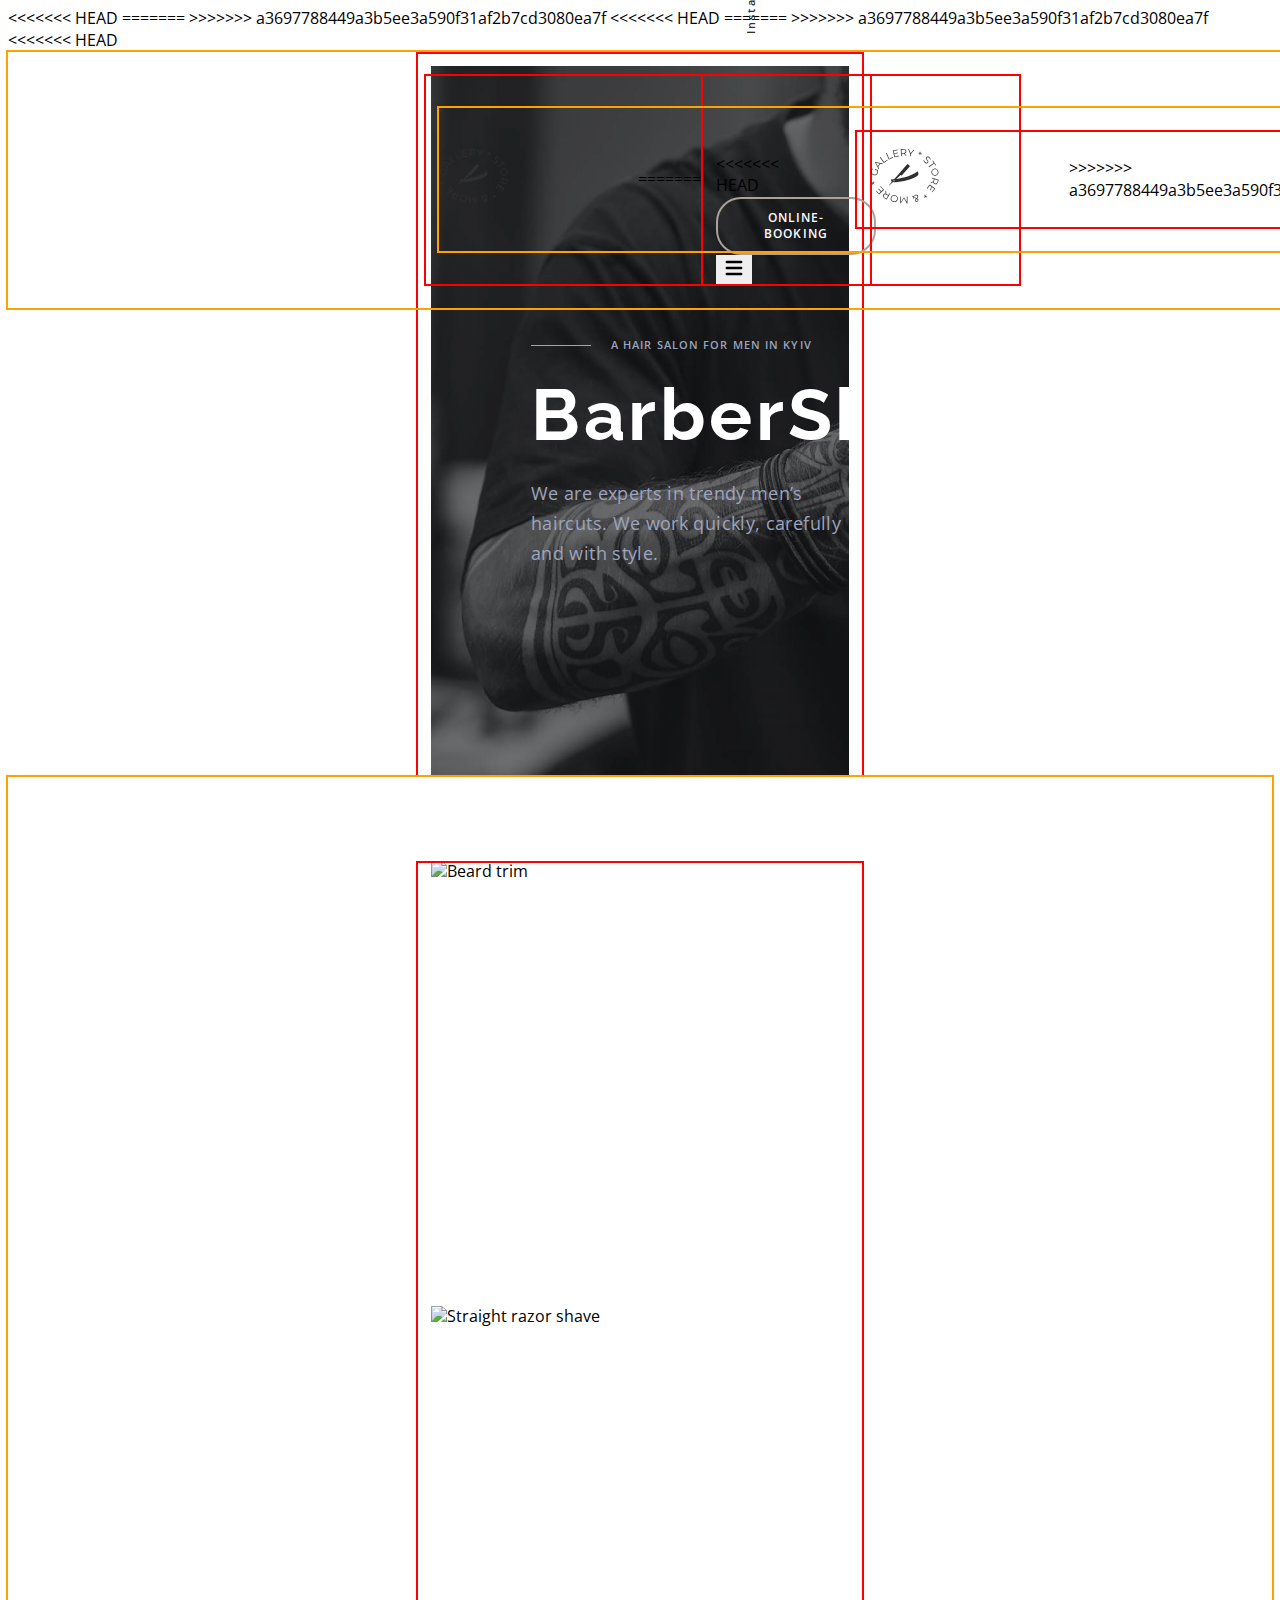
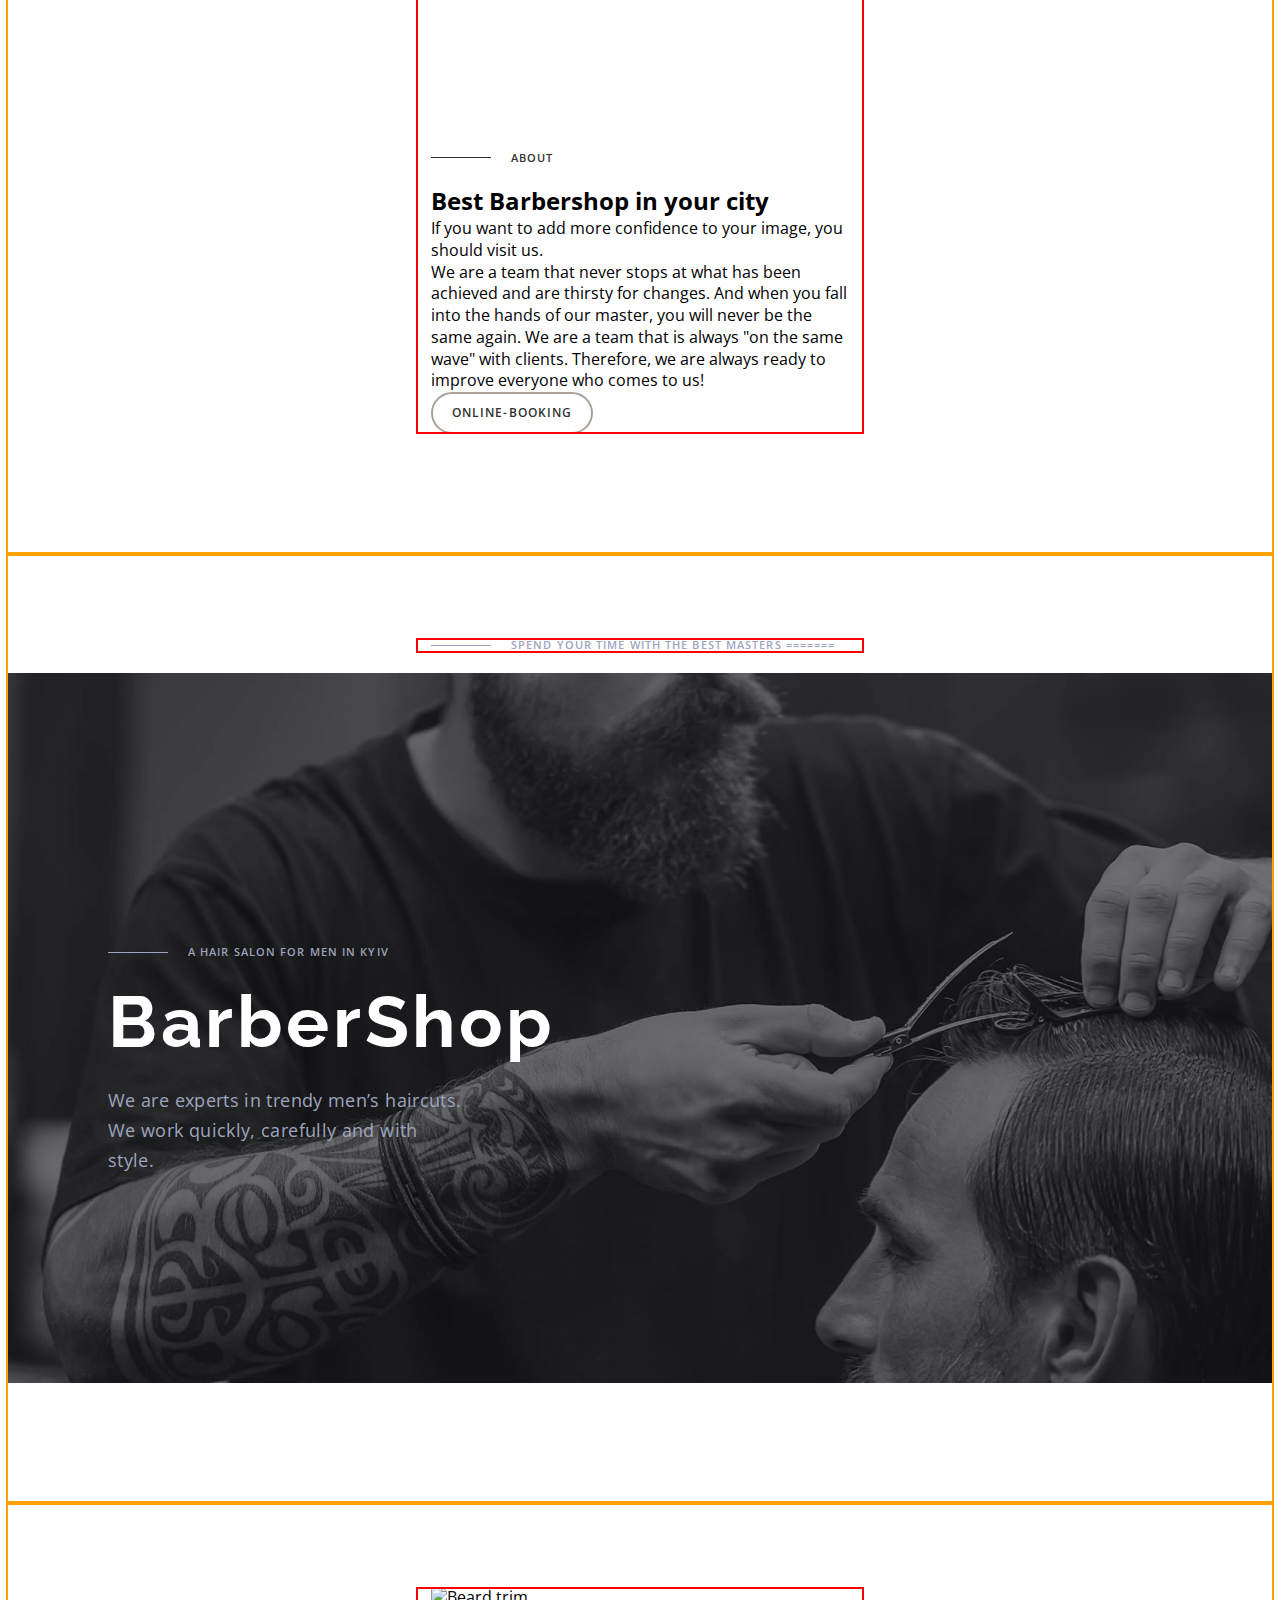
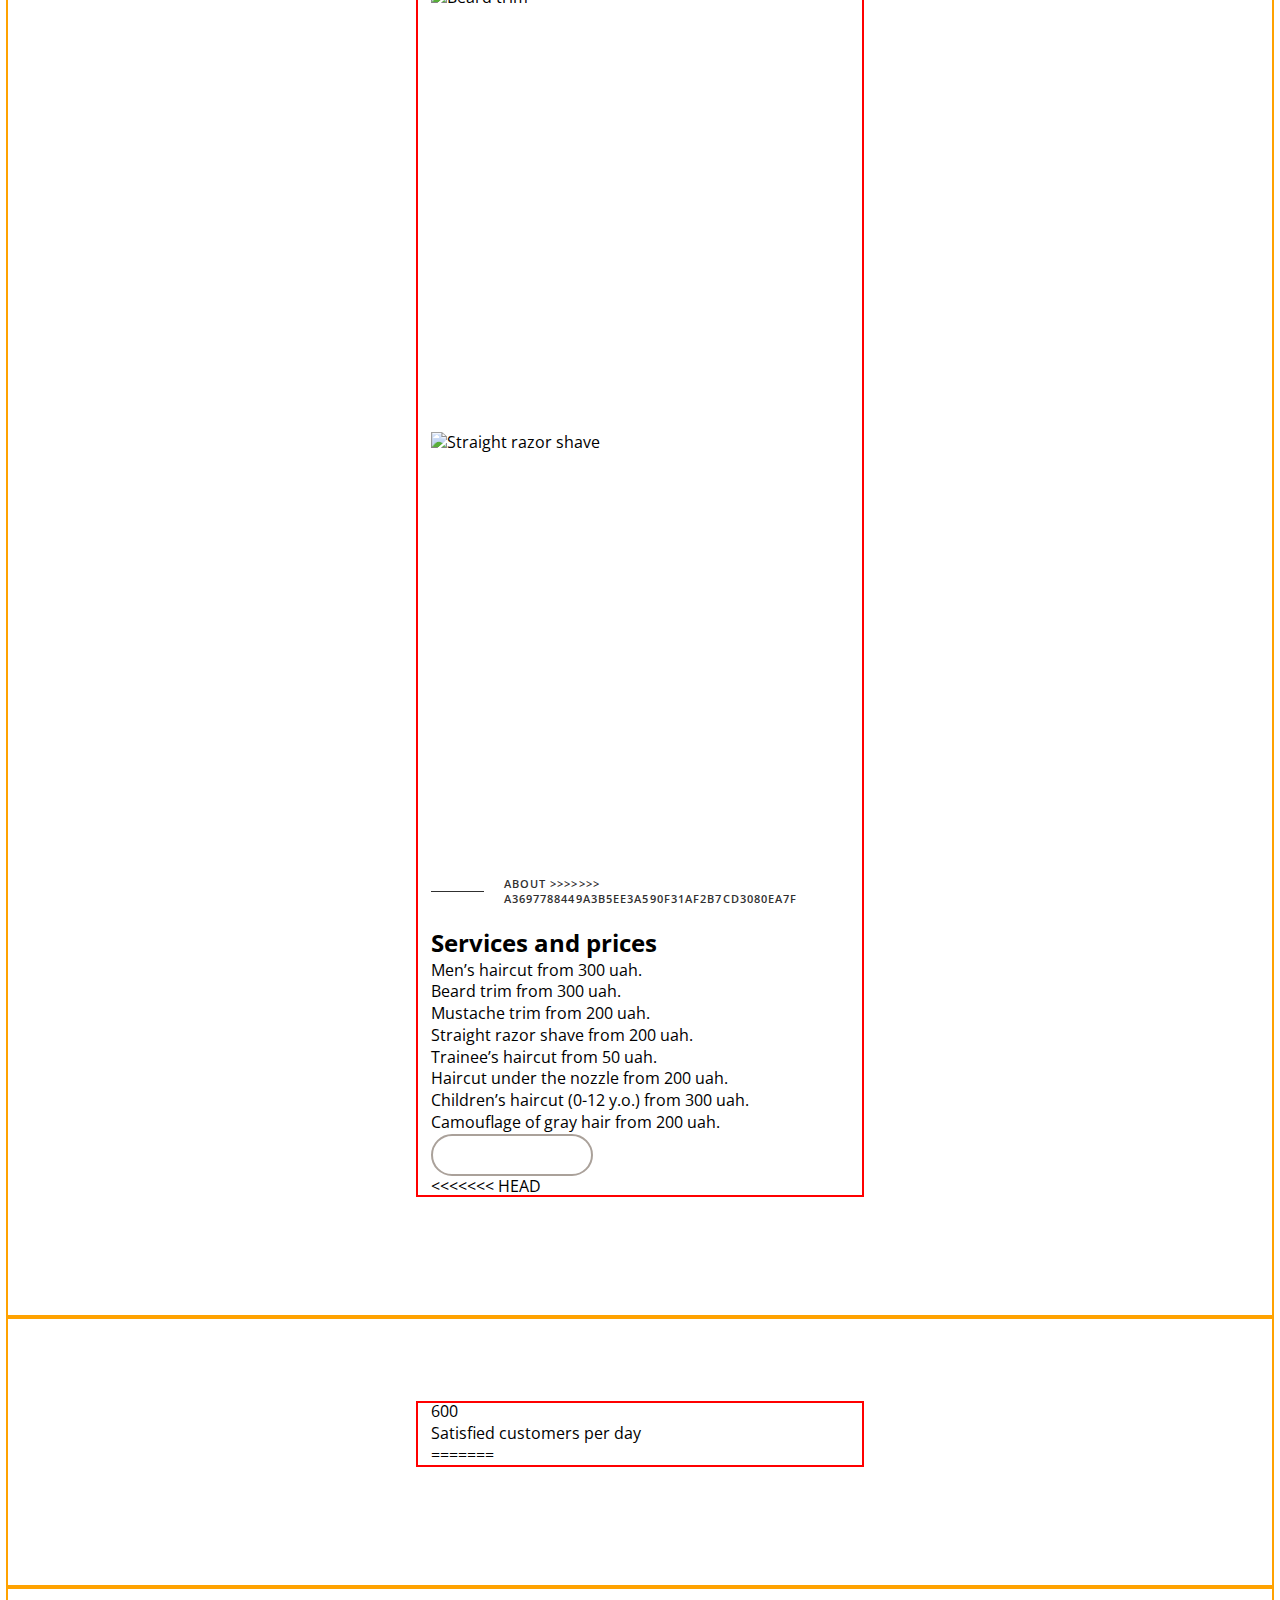
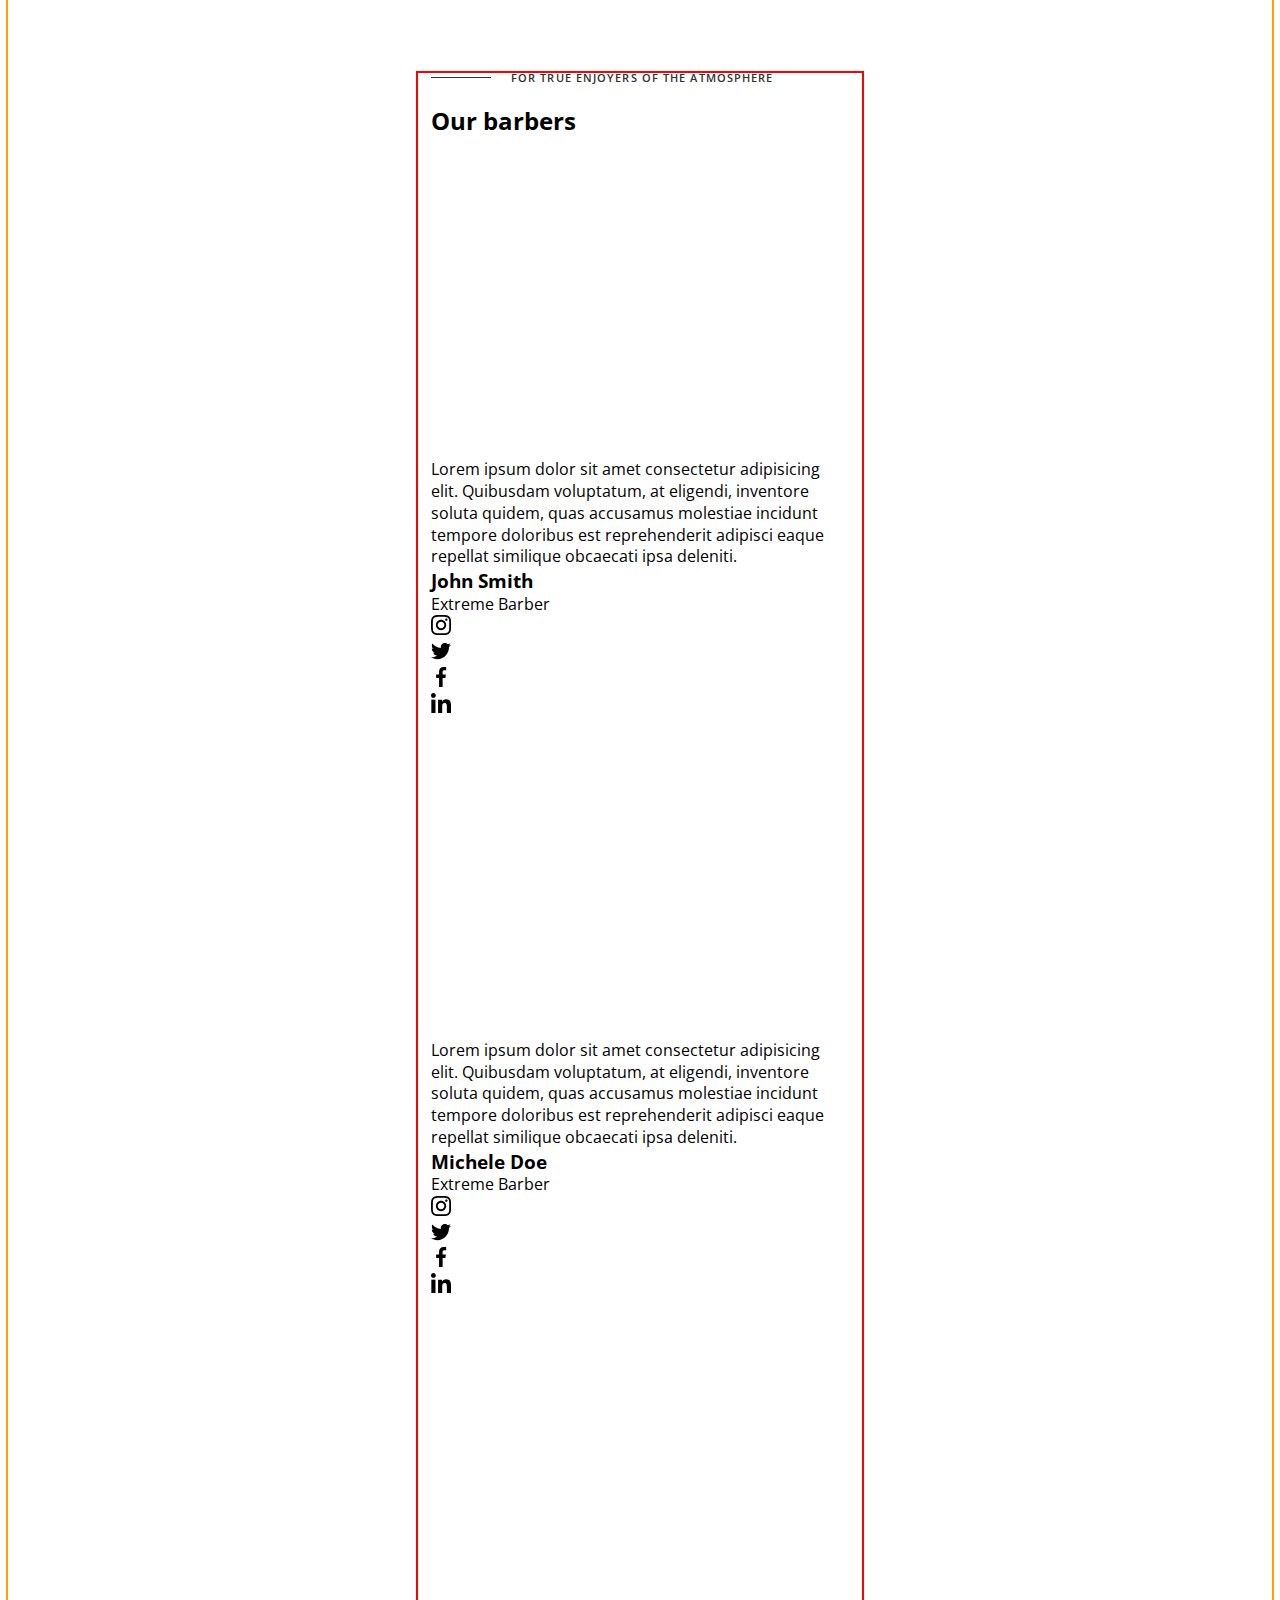
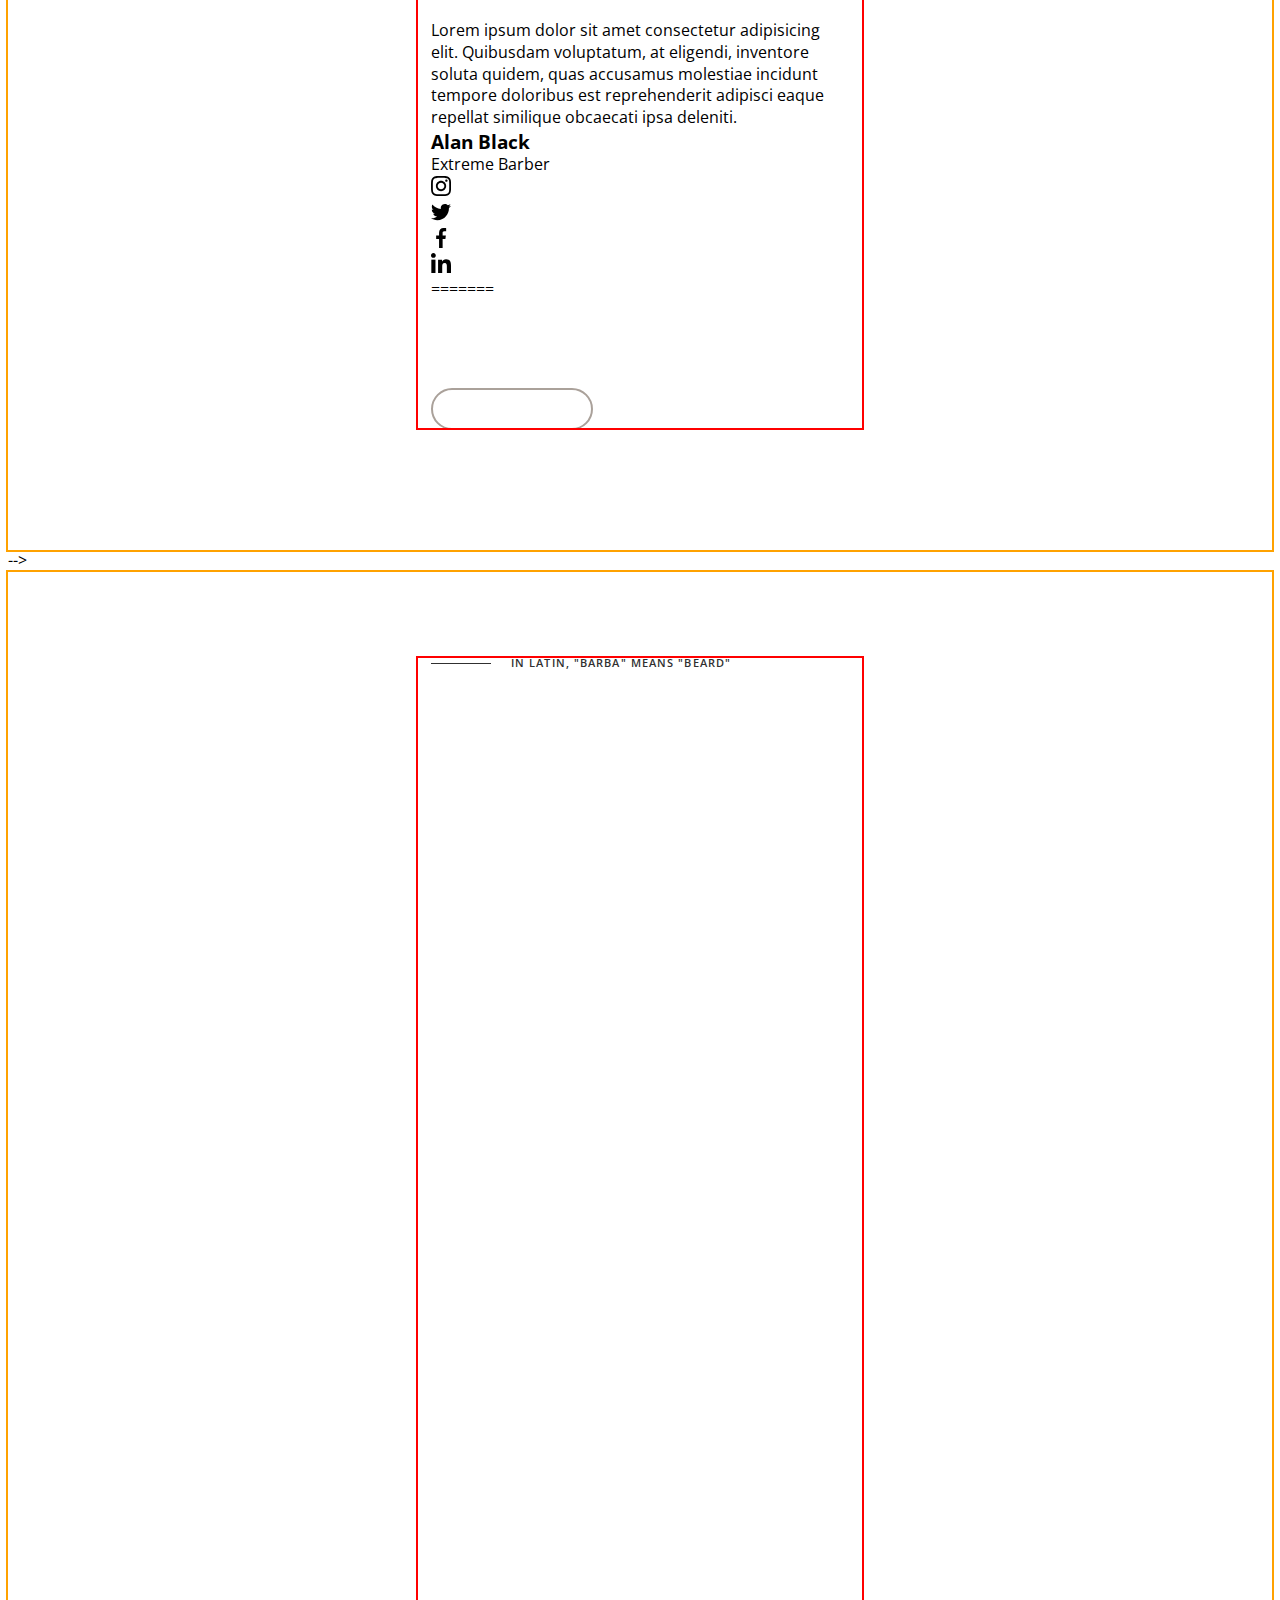
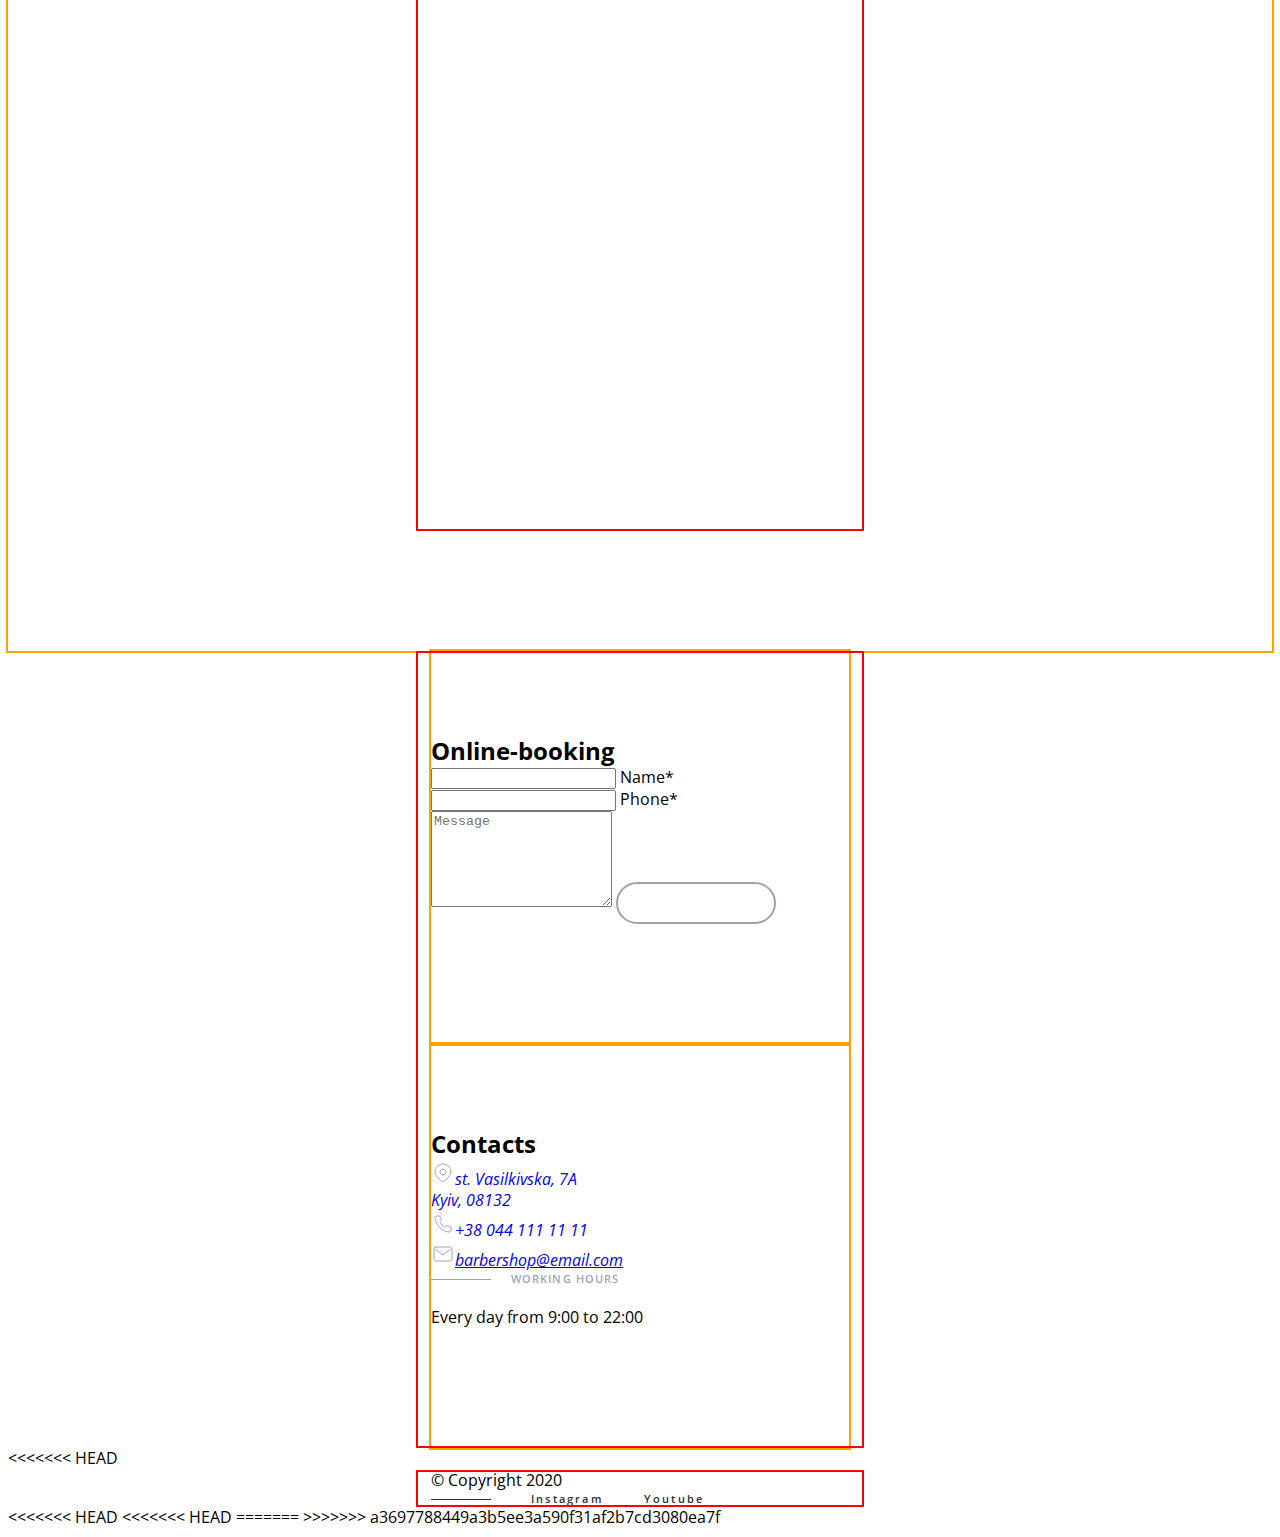
==== commit 5e58eeb3: "Reapply "fin7modfix"" ====
--- a/index.html
+++ b/index.html
@@ -3,7 +3,11 @@
   <head>
     <meta charset="UTF-8" />
     <meta name="viewport" content="width=device-width, initial-scale=1.0" />
+<<<<<<< HEAD
     <meta name="description" content="Best barbershop in your city" />
+=======
+    <meta name="description" content="Best barbershop in your city">
+>>>>>>> a3697788449a3b5ee3a590f31af2b7cd3080ea7f
     <title>Barbershop</title>
     <link rel="preconnect" href="https://fonts.googleapis.com" />
     <link rel="preconnect" href="https://fonts.gstatic.com" crossorigin />
@@ -22,12 +26,17 @@
       crossorigin="anonymous"
       referrerpolicy="no-referrer"
     />
+<<<<<<< HEAD
     <link href="https://unpkg.com/aos@2.3.1/dist/aos.css" rel="stylesheet" />
+=======
+    <link href="https://unpkg.com/aos@2.3.1/dist/aos.css" rel="stylesheet">
+>>>>>>> a3697788449a3b5ee3a590f31af2b7cd3080ea7f
     <link rel="stylesheet" href="./css/styles.css" />
   </head>
   <body>
     <div class="project">
       <!--====================================== Header DONE-->
+<<<<<<< HEAD
       <header class="header section">
         <div class="container header-container">
           <a class="header-logo logo link" href="">
@@ -35,15 +44,28 @@
               <use href="./images/sprite.svg#icon-logo"></use>
             </svg>
           </a>
+=======
+    <header class="header section">
+      <div class="container header-container">
+        <a class="header-logo logo link" href="">
+          <svg class="header-logo-img" width="69" height="55">
+            <use href="./images/sprite.svg#icon-logo"></use>
+          </svg>
+        </a>
+>>>>>>> a3697788449a3b5ee3a590f31af2b7cd3080ea7f
           <nav class="header-nav">
             <ul class="header-list list">
               <li class="header-item">
                 <a class="header-link link current" href="#about">About</a>
+<<<<<<< HEAD
               </li>
               <li class="header-item">
                 <a class="header-link link" href="#price"
                   >Services and prices</a
-                >
+=======
+              </li>
+              <li class="header-item">
+                <a class="header-link link" href="#price">Services and prices</a>
               </li>
               <li class="header-item">
                 <a class="header-link link" href="#team">Barbers</a>
@@ -52,6 +74,65 @@
                 <a class="header-link link" href="#contacts">Contacts</a>
               </li>
             </ul>
+          </nav>
+          <a class="header-contact link" href="tel:+380441111111"
+            >+38 044 111 11 11</a
+          >
+          <button class="modal-btn header-modal-btn" type="button" data-modal-open>Online-booking</button>
+        <button
+          class="menu-toggle js-open-menu"
+          aria-expanded="false"
+          aria-controls="mobile-menu"
+        >
+          <svg
+            width="24"
+            height="24"
+            fill="currentColor"
+            viewBox="0 0 20 20"
+            xmlns="http://www.w3.org/2000/svg"
+          >
+            <path
+              fill-rule="evenodd"
+              d="M3 5a1 1 0 011-1h12a1 1 0 110 2H4a1 1 0 01-1-1zM3 10a1 1 0 011-1h12a1 1 0 110 2H4a1 1 0 01-1-1zM3 15a1 1 0 011-1h12a1 1 0 110 2H4a1 1 0 01-1-1z"
+              clip-rule="evenodd"
+            ></path>
+          </svg>
+        </button>
+      </div>
+    </header>
+    <main>
+      <!--==================================== Hero DONE-->
+      <section class="hero">
+        <div class="container hero-container">
+          <div class="hero-left-side">
+            <ul class="media-list hero-media-list list">
+              <li class="media-list-item">
+                <a
+                  class="media-list-link link"
+                  href="./example.html"
+                  target="_blank"
+                  rel="noopener noreferrer"
+                  >Instagram</a
+                >
+              </li>
+              <li class="media-list-item">
+                <a
+                  class="media-list-link link"
+                  href="https://www.youtube.com/"
+                  target="_blank"
+                  rel="noopener noreferrer"
+                  >Youtube</a
+>>>>>>> a3697788449a3b5ee3a590f31af2b7cd3080ea7f
+                >
+              </li>
+              <li class="header-item">
+                <a class="header-link link" href="#team">Barbers</a>
+              </li>
+              <li class="header-item">
+                <a class="header-link link" href="#contacts">Contacts</a>
+              </li>
+            </ul>
+<<<<<<< HEAD
           </nav>
           <a class="header-contact link" href="tel:+380441111111"
             >+38 044 111 11 11</a
@@ -236,6 +317,80 @@
           <div class="container">
             <p class="uppertitle uppertitle-theme-dark">
               Spend your time with the best masters
+=======
+          </div>
+          <div class="hero-right-side">
+            <p class="uppertitle uppertitle-theme-dark">
+              A hair salon for men in Kyiv
+            </p>
+            <h1 class="hero-title">BarberShop</h1>
+            <p class="hero-description">
+              We are experts in trendy men’s haircuts. We work quickly,
+              carefully and with style.
+            </p>
+          </div>
+        </div>
+      </section>
+      <!--==================================== About -->
+      <section class="about section" id="about">
+        <div class="container about-left-right">
+          <ul class="about-list list">
+            <li class="about-item">
+              <picture>
+                <source
+                srcset="./images/about/img-1-w.webp 1x, ./images/about/img-1-2x-w.webp 2x" 
+                media="(min-width: 1200px)"
+                type="image/webp">
+                <source
+                srcset="./images/about/img-1.jpg 1x, ./images/about/img-1-2x.jpg 2x" 
+                media="(min-width: 1200px)">
+                <source
+                srcset="./images/about/img-1-tablet-1x-w.webp 1x, ./images/about/img-1-tablet-2x-w.webp 2x" 
+                media="(min-width: 768px)"
+                type="image/webp">
+                <source
+                srcset="./images/about/img-1-tablet-1x.jpg 1x, ./images/about/img-1-tablet-2x.jpg 2x" 
+                media="(min-width: 768px)">
+                <img
+                class="about-img img"
+                src="./images/about/img-1.jpg"
+                alt="Beard trim"
+                width="270"
+                height="445"
+              />
+              </picture>
+              
+            </li>
+            <li class="about-item">
+              <picture>
+                <source
+                srcset="./images/about/img-2-w.webp 1x, ./images/about/img-2-2x-w.webp 2x" 
+                media="(min-width: 1200px)"
+                type="image/webp">
+                <source
+                srcset="./images/about/img-2.jpg 1x, ./images/about/img-2-2x.jpg 2x" 
+                media="(min-width: 1200px)">
+                <source
+                srcset="./images/about/img-2-tablet-1x-w.webp 1x, ./images/about/img-2-tablet-2x-w.webp 2x" 
+                media="(min-width: 768px)"
+                type="image/webp">
+                <source
+                srcset="./images/about/img-2-tablet-1x.jpg 1x, ./images/about/img-2-tablet-2x.jpg 2x" 
+                media="(min-width: 768px)">
+                <img
+                  class="about-img img"
+                  src="./images/about/img-2.jpg"
+                  alt="Straight razor shave"
+                  width="270"
+                  height="445"
+                />
+              </picture>
+            </li>
+          </ul>
+          <div class="about-right-side">
+            <p class="uppertitle uppertitle-theme-light about-uppertitle">
+              About
+>>>>>>> a3697788449a3b5ee3a590f31af2b7cd3080ea7f
             </p>
             <h2 class="price-text">Services and prices</h2>
             <ul class="price-main-list list">
@@ -290,6 +445,7 @@
               Online-booking
             </button>
           </div>
+<<<<<<< HEAD
         </section>
         <!--==================================== Advantages DONE-->
         <section class="advant section">
@@ -299,6 +455,23 @@
                 <li class="advant-item">
                   <p class="advant-quantity">600</p>
                   <p class="advant-descr">Satisfied customers per day</p>
+=======
+        </div>
+      </section>
+      <!--==================================== Price -->
+      <!-- <section class="price section" id="price">
+        <div class="container">
+          <p class="uppertitle uppertitle-theme-dark">
+            Spend your time with the best masters
+          </p>
+          <h2 class="price-text">Services and prices</h2>
+          <ul class="price-main-list list">
+            <li class="price-main-item price-left" data-aos="fade-right" data-aos-duration="800">
+              <ul class="price-list list">
+                <li class="price-item">
+                  <span class="price-item-service">Men’s haircut</span> from 300
+                  uah.
+>>>>>>> a3697788449a3b5ee3a590f31af2b7cd3080ea7f
                 </li>
                 <li class="advant-item">
                   <p class="advant-quantity">50</p>
@@ -313,6 +486,7 @@
                   <p class="advant-descr">Gifts for regular customers</p>
                 </li>
               </ul>
+<<<<<<< HEAD
             </div>
             <div class="advant-right">
               <p class="uppertitle uppertitle-theme-light">
@@ -720,6 +894,61 @@
                     </li>
                   </ul>
                 </div>
+=======
+            </li>
+            <li class="price-main-item price-right" data-aos="fade-left" data-aos-duration="800">
+              <ul class="price-list list">
+                <li class="price-item">
+                  <span class="price-item-service">Trainee’s haircut</span> from
+                  50 uah.
+                </li>
+                <li class="price-item">
+                  <span class="price-item-service"
+                    >Haircut under the nozzle
+                  </span>
+                  from 200 uah.
+                </li>
+                <li class="price-item">
+                  <span class="price-item-service"
+                    >Children’s haircut (0-12 y.o.)
+                  </span>
+                  from 300 uah.
+                </li>
+                <li class="price-item">
+                  <span class="price-item-service"
+                    >Camouflage of gray hair
+                  </span>
+                  from 200 uah.
+                </li>
+              </ul>
+            </li>
+          </ul>
+          <button class="modal-btn price-button" type="button">
+            Online-booking
+          </button>
+        </div>
+      </section> -->
+      <!--==================================== Advantages -->
+      <!-- <section class="advant section">
+        <div class="container advant-left-right">
+          <div class="advant-left">
+            <ul class="advant-list list">
+              <li class="advant-item" data-aos="flip-down" data-aos-delay="300" data-aos-duration="800">
+                <p class="advant-quantity">600</p>
+                <p class="advant-descr">Satisfied customers per day</p>
+              </li>
+              <li class="advant-item" data-aos="flip-down" data-aos-delay="600" data-aos-duration="800">
+                <p class="advant-quantity">50</p>
+                <p class="advant-descr">Awards for excellent service</p>
+              </li>
+              <li class="advant-item" data-aos="flip-down" data-aos-delay="900" data-aos-duration="800">
+                <p class="advant-quantity">20</p>
+                <p class="advant-descr">Kyiv’s best barbers</p>
+              </li>
+              <li class="advant-item" data-aos="flip-down" data-aos-delay="1200" data-aos-duration="800">
+                <p class="advant-quantity">100</p>
+                <p class="advant-descr">Gifts for regular customers</p>
+>>>>>>> a3697788449a3b5ee3a590f31af2b7cd3080ea7f
               </li>
             </ul>
           </div>
@@ -955,6 +1184,7 @@
             </section>
           </div>
         </div>
+<<<<<<< HEAD
       </main>
       <!--====================================== Footer DONE-->
       <footer class="footer">
@@ -984,6 +1214,507 @@
       </footer>
       <!--====================================== Modal -->
       <!-- <div class="backdrop is-hidden" data-modal>
+=======
+      </section> -->
+      <!--==================================== Team -->
+      <!-- <section class="team section" id="team">
+        <div class="container">
+          <p class="uppertitle uppertitle-theme-light">
+            For true enjoyers of the atmosphere
+          </p>
+          <h2 class="team-title">Our barbers</h2>
+          <ul class="team-list list">
+            <li class="team-item">
+              <div class="team-box">
+                <picture>
+                  <source
+                  srcset="./images/team/john-smith-w.webp 1x, ./images/team/john-smith-2x-w.webp 2x" 
+                  media="(min-width: 1200px)"
+                  type="image/webp">
+                  <source
+                  srcset="./images/team/john-smith.jpg 1x, ./images/team/john-smith-2x.jpg 2x" 
+                  media="(min-width: 1200px)">
+                  <source
+                  srcset="./images/team/john-smith-tablet-1x-w.webp 1x, ./images/team/john-smith-tablet-2x-w.webp 2x" 
+                  media="(min-width: 768px)"
+                  type="image/webp">
+                  <source
+                  srcset="./images/team/john-smith-tablet-1x.jpg 1x, ./images/team/john-smith-tablet-2x.jpg 2x" 
+                  media="(min-width: 768px)">
+                  <source
+                  srcset="./images/team/john-smith-mobile-1x-w.webp 1x, ./images/team/john-smith-mobile-2x-w.webp 2x" 
+                  media="(min-width: 480px)"
+                  type="image/webp">
+                  <source
+                  srcset="./images/team/john-smith-mobile-1x.jpg 1x, ./images/team/john-smith-mobile-2x.jpg 2x" 
+                  media="(min-width: 480px)">
+                  <img
+                  class="team-img"
+                  src="./images/team/john-smith.jpg"
+                  alt="John Smith"
+                  width="370"
+                  height="346"/>
+                </picture>
+              <div class="overlay">
+                <p class="overlay-text">Lorem ipsum dolor sit amet consectetur adipisicing elit. Quibusdam voluptatum, at eligendi, inventore soluta quidem, quas accusamus molestiae incidunt tempore doloribus est reprehenderit adipisci eaque repellat similique obcaecati ipsa deleniti.</p>
+              </div>
+              </div>
+              <div class="team-card-wrapper">
+                <h3 class="team-subtitle">John Smith</h3>
+                <p class="team-subtext">Extreme Barber</p>
+                <ul class="team-socials list">
+                  <li class="socials-list">
+                    <a
+                      class="socials-link"
+                      href="https://www.instagram.com/"
+                      target="_blank"
+                      rel="noopener noreferrer"
+                      aria-label="Instagram icon"
+                    >
+                      <svg class="social-icon" width="20" height="20">
+                        <use href="./images/sprite.svg#icon-instagram"></use>
+                      </svg>
+                    </a>
+                  </li>
+                  <li class="socials-list">
+                    <a
+                      class="socials-link"
+                      href="https://x.com/"
+                      target="_blank"
+                      rel="noopener noreferrer"
+                      aria-label="Twitter icon"
+                    >
+                      <svg class="social-icon" width="20" height="20">
+                        <use href="./images/sprite.svg#icon-twitter"></use>
+                      </svg>
+                    </a>
+                  </li>
+                  <li class="socials-list">
+                    <a
+                      class="socials-link"
+                      href="https://www.facebook.com/"
+                      target="_blank"
+                      rel="noopener noreferrer"
+                      aria-label="Facebook icon"
+                    >
+                      <svg class="social-icon" width="20" height="20">
+                        <use href="./images/sprite.svg#icon-facebook"></use>
+                      </svg>
+                    </a>
+                  </li>
+                  <li class="socials-list">
+                    <a
+                      class="socials-link"
+                      href="https://www.linkedin.com/"
+                      target="_blank"
+                      rel="noopener noreferrer"
+                      aria-label="Linkedin icon"
+                    >
+                      <svg class="social-icon" width="20" height="20">
+                        <use href="./images/sprite.svg#icon-linkedin"></use>
+                      </svg>
+                    </a>
+                  </li>
+                </ul>
+              </div>
+            </li>
+            <li class="team-item">
+              <div class="team-box">
+                <picture>
+                  <source
+                  srcset="./images/team/michele-doe-w.webp 1x, ./images/team/michele-doe-2x-w.webp 2x" 
+                  media="(min-width: 1200px)"
+                  type="image/webp">
+                  <source
+                  srcset="./images/team/michele-doe.jpg 1x, ./images/team/michele-doe-2x.jpg 2x" 
+                  media="(min-width: 1200px)">
+                  <source
+                  srcset="./images/team/michele-doe-tablet-1x-w.webp 1x, ./images/team/michele-doe-tablet-2x-w.webp 2x" 
+                  media="(min-width: 768px)"
+                  type="image/webp">
+                  <source
+                  srcset="./images/team/michele-doe-tablet-1x.jpg 1x, ./images/team/michele-doe-tablet-2x.jpg 2x" 
+                  media="(min-width: 768px)">
+                  <source
+                  srcset="./images/team/michele-doe-mobile-1x-w.webp 1x, ./images/team/michele-doe-mobile-2x-w.webp 2x" 
+                  media="(min-width: 480px)"
+                  type="image/webp">
+                  <source
+                  srcset="./images/team/michele-doe-mobile-1x.jpg 1x, ./images/team/michele-doe-mobile-2x.jpg 2x" 
+                  media="(min-width: 480px)">
+                  <img
+                  class="team-img"
+                  src="./images/team/michele-doe.jpg"
+                  alt="Michele Doe"
+                  width="370"
+                  height="346"/>
+                </picture>
+              <div class="overlay">
+                <p class="overlay-text">Lorem ipsum dolor sit amet consectetur adipisicing elit. Quibusdam voluptatum, at eligendi, inventore soluta quidem, quas accusamus molestiae incidunt tempore doloribus est reprehenderit adipisci eaque repellat similique obcaecati ipsa deleniti.</p>
+              </div>
+              </div>
+              <div class="team-card-wrapper">
+                <h3 class="team-subtitle">Michele Doe</h3>
+                <p class="team-subtext">Extreme Barber</p>
+                <ul class="team-socials list">
+                  <li class="socials-list">
+                    <a
+                      class="socials-link"
+                      href="https://www.instagram.com/"
+                      target="_blank"
+                      rel="noopener noreferrer"
+                      aria-label="Instagram icon"
+                    >
+                      <svg class="social-icon" width="20" height="20">
+                        <use href="./images/sprite.svg#icon-instagram"></use>
+                      </svg>
+                    </a>
+                  </li>
+                  <li class="socials-list">
+                    <a
+                      class="socials-link"
+                      href="https://x.com/"
+                      target="_blank"
+                      rel="noopener noreferrer"
+                      aria-label="Twitter icon"
+                    >
+                      <svg class="social-icon" width="20" height="20">
+                        <use href="./images/sprite.svg#icon-twitter"></use>
+                      </svg>
+                    </a>
+                  </li>
+                  <li class="socials-list">
+                    <a
+                      class="socials-link"
+                      href="https://www.facebook.com/"
+                      target="_blank"
+                      rel="noopener noreferrer"
+                      aria-label="Facebook icon"
+                    >
+                      <svg class="social-icon" width="20" height="20">
+                        <use href="./images/sprite.svg#icon-facebook"></use>
+                      </svg>
+                    </a>
+                  </li>
+                  <li class="socials-list">
+                    <a
+                      class="socials-link"
+                      href="https://www.linkedin.com/"
+                      target="_blank"
+                      rel="noopener noreferrer"
+                      aria-label="Linkedin icon"
+                    >
+                      <svg class="social-icon" width="20" height="20">
+                        <use href="./images/sprite.svg#icon-linkedin"></use>
+                      </svg>
+                    </a>
+                  </li>
+                </ul>
+              </div>
+            </li>
+            <li class="team-item">
+              <div class="team-box">
+                <picture>
+                  <source
+                  srcset="./images/team/alan-black-w.webp 1x, ./images/team/alan-black-2x-w.webp 2x" 
+                  media="(min-width: 1200px)"
+                  type="image/webp">
+                  <source
+                  srcset="./images/team/alan-black.jpg 1x, ./images/team/alan-black-2x.jpg 2x" 
+                  media="(min-width: 1200px)">
+                  <source
+                  srcset="./images/team/alan-black-tablet-1x-w.webp 1x, ./images/team/alan-black-tablet-2x-w.webp 2x" 
+                  media="(min-width: 768px)"
+                  type="image/webp">
+                  <source
+                  srcset="./images/team/alan-black-tablet-1x.jpg 1x, ./images/team/alan-black-tablet-2x.jpg 2x" 
+                  media="(min-width: 768px)">
+                  <source
+                  srcset="./images/team/alan-black-mobile-1x-w.webp 1x, ./images/team/alan-black-mobile-2x-w.webp 2x" 
+                  media="(min-width: 480px)"
+                  type="image/webp">
+                  <source
+                  srcset="./images/team/alan-black-mobile-1x.jpg 1x, ./images/team/alan-black-mobile-2x.jpg 2x" 
+                  media="(min-width: 480px)">
+                  <img
+                  class="team-img"
+                  src="./images/team/alan-black.jpg"
+                  alt="Alan Black"
+                  width="370"
+                  height="346"/>
+                </picture>
+              <div class="overlay">
+                <p class="overlay-text">Lorem ipsum dolor sit amet consectetur adipisicing elit. Quibusdam voluptatum, at eligendi, inventore soluta quidem, quas accusamus molestiae incidunt tempore doloribus est reprehenderit adipisci eaque repellat similique obcaecati ipsa deleniti.</p>
+              </div>
+              </div>
+              <div class="team-card-wrapper">
+                <h3 class="team-subtitle">Alan Black</h3>
+                <p class="team-subtext">Extreme Barber</p>
+                <ul class="team-socials list">
+                  <li class="socials-list">
+                    <a
+                      class="socials-link"
+                      href="https://www.instagram.com/"
+                      target="_blank"
+                      rel="noopener noreferrer"
+                      aria-label="Instagram icon"
+                    >
+                      <svg class="social-icon" width="20" height="20">
+                        <use href="./images/sprite.svg#icon-instagram"></use>
+                      </svg>
+                    </a>
+                  </li>
+                  <li class="socials-list">
+                    <a
+                      class="socials-link"
+                      href="https://x.com/"
+                      target="_blank"
+                      rel="noopener noreferrer"
+                      aria-label="Twitter icon"
+                    >
+                      <svg class="social-icon" width="20" height="20">
+                        <use href="./images/sprite.svg#icon-twitter"></use>
+                      </svg>
+                    </a>
+                  </li>
+                  <li class="socials-list">
+                    <a
+                      class="socials-link"
+                      href="https://www.facebook.com/"
+                      target="_blank"
+                      rel="noopener noreferrer"
+                      aria-label="Facebook icon"
+                    >
+                      <svg class="social-icon" width="20" height="20">
+                        <use href="./images/sprite.svg#icon-facebook"></use>
+                      </svg>
+                    </a>
+                  </li>
+                  <li class="socials-list">
+                    <a
+                      class="socials-link"
+                      href="https://www.linkedin.com/"
+                      target="_blank"
+                      rel="noopener noreferrer"
+                      aria-label="Linkedin icon"
+                    >
+                      <svg class="social-icon" width="20" height="20">
+                        <use href="./images/sprite.svg#icon-linkedin"></use>
+                      </svg>
+                    </a>
+                  </li>
+                </ul>
+              </div>
+            </li>
+          </ul>
+        </div>
+      </section> -->
+      <!--==================================== Gallery -->
+      <!-- <section class="gallery section">
+        <div class="container">
+          <h2 class="visually-hidden">Our works</h2>
+          <p class="uppertitle uppertitle-more uppertitle-theme-light">
+            In Latin, "barba" means "beard"
+          </p>
+          <ul class="gallery-list list">
+            <li class="gallery-items" data-aos="zoom-in-right" data-aos-delay="300">
+              <picture>
+                <source
+                  srcset="./images/examples/haircut-1.jpg 1x, ./images/examples/haircut-1-2x.jpg 2x" 
+                  media="(min-width: 1200px)">
+                  <source
+                  srcset="./images/examples/haircut-1-tablet-1x.jpg 1x, ./images/examples/haircut-1-tablet-2x.jpg 2x" 
+                  media="(min-width: 768px)">
+                  <source
+                  srcset="./images/examples/haircut-1-mobile-1x.jpg 1x, ./images/examples/haircut-1-mobile-2x.jpg 2x" 
+                  media="(min-width: 480px)">
+                <img
+                  class="gallery-img"
+                  src="./images/examples/haircut-1.jpg"
+                  alt="haircut"
+                  width="270"
+                  height="360"
+                />
+              </picture>
+            </li>
+            <li class="gallery-items" data-aos="zoom-in-right" data-aos-delay="600">
+              <picture>
+                <source
+                  srcset="./images/examples/beard-2.jpg 1x, ./images/examples/beard-2-2x.jpg 2x" 
+                  media="(min-width: 1200px)">
+                  <source
+                  srcset="./images/examples/beard-2-tablet-1x.jpg 1x, ./images/examples/beard-2-tablet-2x.jpg 2x" 
+                  media="(min-width: 768px)">
+                  <source
+                  srcset="./images/examples/beard-2-mobile-1x.jpg 1x, ./images/examples/beard-2-mobile-2x.jpg 2x" 
+                  media="(min-width: 480px)">
+                <img
+                  class="gallery-img"
+                  src="./images/examples/beard-2.jpg"
+                  alt="beard"
+                  width="270"
+                  height="360"
+                />
+              </picture>
+            </li>
+            <li class="gallery-items" data-aos="zoom-in-right" data-aos-delay="900">
+              <picture>
+                <source
+                  srcset="./images/examples/mustache-3.jpg 1x, ./images/examples/mustache-3-2x.jpg 2x" 
+                  media="(min-width: 1200px)">
+                  <source
+                  srcset="./images/examples/mustache-3-tablet-1x.jpg 1x, ./images/examples/mustache-3-tablet-2x.jpg 2x" 
+                  media="(min-width: 768px)">
+                  <source
+                  srcset="./images/examples/mustache-3-mobile-1x.jpg 1x, ./images/examples/mustache-3-mobile-2x.jpg 2x" 
+                  media="(min-width: 480px)">
+                <img
+                  class="gallery-img"
+                  src="./images/examples/mustache-3.jpg"
+                  alt="mustache"
+                  width="270"
+                  height="360"
+                />
+              </picture>
+            </li>
+            <li class="gallery-items" data-aos="zoom-in-right" data-aos-delay="1200">
+              <picture>
+                <source
+                  srcset="./images/examples/razor-4.jpg 1x, ./images/examples/razor-4-2x.jpg 2x" 
+                  media="(min-width: 1200px)">
+                  <source
+                  srcset="./images/examples/razor-4-tablet-1x.jpg 1x, ./images/examples/razor-4-tablet-2x.jpg 2x" 
+                  media="(min-width: 768px)">
+                  <source
+                  srcset="./images/examples/razor-4-mobile-1x.jpg 1x, ./images/examples/razor-4-mobile-2x.jpg 2x" 
+                  media="(min-width: 480px)">
+                <img
+                  class="gallery-img"
+                  src="./images/examples/razor-4.jpg"
+                  alt="razor"
+                  width="270"
+                  height="360"
+                />
+              </picture>
+            </li>
+          </ul>
+        </div>
+      </section> -->
+      <!--==================================== Online-booking -->
+      <!-- <div class="booking-contacts">
+        <div class="container">
+          <section class="booking section">
+            <h2 class="booking-title">Online-booking</h2>
+            <form class="booking-form">
+              <div class="form-field">
+                <label class="booking-form-label">
+                  <input 
+                    class="booking-form-input" 
+                    type="text" 
+                    name="user-name" 
+                    autocomplete="name"
+                    required/>
+                  <span class="booking-desc">Name*</span> 
+                </label>
+                <label class="booking-form-label">
+                  <input 
+                    class="booking-form-input" 
+                    type="tel" 
+                    name="user-tel" 
+                    autocomplete="tel" 
+                    pattern="\+?3?8?0?\d{9}"
+                    title="Введіть коректний номер телефону у форматі +380XXXXXXXXX або 0XXXXXXXXX"
+                    required/>
+                  <span class="booking-desc">Phone*</span>
+                </label>              
+              </div>
+              <textarea 
+              class="booking-comment" 
+              name="comment" 
+              placeholder="Message"
+              rows="6"></textarea>
+              <button class="modal-btn">send</button>
+            </form>
+          </section>
+          <section class="contacts section" id="contacts">
+            <h2 class="contacts-title">Contacts</h2>
+            <address class="contacts-address">
+              <ul class="contacts-list list">
+                <li class="contacts-item">
+                  <a
+                    class="contacts-link link"
+                    href="https://maps.app.goo.gl/fmCrEodEmpCPxJ8r9"
+                    target="_blank"
+                    rel="noopener noreferrer"
+                  >
+                    <svg class="contacts-icon" width="24" height="24">
+                      <use href="./images/sprite.svg#icon-map-pin"></use></svg
+                    >st. Vasilkivska, 7A <br/>
+                    Kyiv, 08132</a
+                  >
+                </li>
+                <li class="contacts-item">
+                  <a
+                    class="contacts-link link"
+                    href="tel:+380441111111"
+                    target="_blank"
+                    rel="noopener noreferrer"
+                    ><svg class="contacts-icon" width="24" height="24">
+                      <use href="./images/sprite.svg#icon-phone"></use></svg
+                    >+38 044 111 11 11</a
+                  >
+                </li>
+                <li class="contacts-item">
+                  <a
+                    class="contacts-link contacts-mail"
+                    href="mailto:barbershop@email.com"
+                    target="_blank"
+                    rel="noopener noreferrer"
+                    ><svg class="contacts-icon" width="24" height="24">
+                      <use href="./images/sprite.svg#icon-mail"></use></svg
+                    >barbershop@email.com</a
+                  >
+                </li>
+              </ul>
+            </address>
+            <h3 class="uppertitle uppertitle-theme-dark">Working hours</h3>
+            <p class="contacts-schedule">
+              Every day from <time datetime="09:00">9:00</time> to
+              <time datetime="22:00">22:00</time>
+            </p>
+          </section>
+        </div>
+      </div> -->
+    </main>
+    <!--====================================== Footer -->
+    <!-- <footer class="footer">
+      <div class="container footer-flex">
+        <p class="footer-copyright">&#169; Copyright 2020</p>
+        <ul class="media-list footer-media list">
+          <li class="media-list-item">
+            <a
+              class="media-list-link link"
+              href="https://www.instagram.com/"
+              target="_blank"
+              rel="noopener noreferrer"
+              >Instagram</a
+            >
+          </li>
+          <li class="media-list-item">
+            <a
+              class="media-list-link link"
+              href="https://www.youtube.com/"
+              target="_blank"
+              rel="noopener noreferrer"
+              >Youtube</a
+            >
+          </li>
+        </ul>
+      </div>
+    </footer> -->
+    <!--====================================== Modal -->
+    <!-- <div class="backdrop is-hidden" data-modal>
+>>>>>>> a3697788449a3b5ee3a590f31af2b7cd3080ea7f
       <div class="modal">
         <button type="button" class="btn-modal-close-test" data-modal-close>
           <svg class="modal-close-svg" width="12" height="12">
@@ -1036,8 +1767,13 @@
         
       </div>
     </div> -->
+<<<<<<< HEAD
       <!--====================================== Mobile menu -->
       <!-- <div class="menu-container js-menu-container" id="mobile-menu">
+=======
+    <!--====================================== Mobile menu -->
+    <!-- <div class="menu-container js-menu-container" id="mobile-menu">
+>>>>>>> a3697788449a3b5ee3a590f31af2b7cd3080ea7f
       <button class="menu-toggle js-close-menu">
         <svg
           fill="currentColor"
@@ -1085,6 +1821,7 @@
       </li>
     </ul>
     </div>     -->
+<<<<<<< HEAD
       <!--====================================== JS -->
       <script src="https://unpkg.com/aos@2.3.1/dist/aos.js"></script>
       <script src="./js/modal.js"></script>
@@ -1096,5 +1833,26 @@
       ></script>
       <script defer src="js/mobile-menu.js"></script>
     </div>
+=======
+    <!--====================================== JS -->
+    <!-- <script src="https://unpkg.com/aos@2.3.1/dist/aos.js"></script>
+    <script src="./js/animation.js"></script>
+    <script src="./js/modal.js"></script>  
+    <script>
+      document.addEventListener("DOMContentLoaded", function() {
+        const htmlElement = document.documentElement;
+        const computedStyle = window.getComputedStyle(htmlElement);
+        console.log('Ширина елемента <html>: ', computedStyle.width); // Виведе обчислену ширину елемента <html>
+      });
+    </script> -->
+    <!-- <script
+      defer
+      src="https://cdnjs.cloudflare.com/ajax/libs/body-scroll-lock/3.1.5/bodyScrollLock.min.js"
+      integrity="sha512-HowizSDbQl7UPEAsPnvJHlQsnBmU2YMrv7KkTBulTLEGz9chfBoWYyZJL+MUO6p/yBuuMO/8jI7O29YRZ2uBlA=="
+      crossorigin="anonymous"
+    ></script>
+    <script defer src="js/mobile-menu.js"></script> -->
+    </div>         
+>>>>>>> a3697788449a3b5ee3a590f31af2b7cd3080ea7f
   </body>
-</html>
+</html>--- a/css/styles.css
+++ b/css/styles.css
@@ -67,8 +67,13 @@
   padding-top: 84px;
   padding-bottom: 84px;
   outline: solid rgb(255, 162, 0) 2px;
-}
-@media screen and (min-width: 768px) {
+<<<<<<< HEAD
+}
+@media screen and (min-width: 768px) {
+=======
+  }
+ @media screen and (min-width: 768px) {
+>>>>>>> a3697788449a3b5ee3a590f31af2b7cd3080ea7f
   .section {
     padding-top: 100px;
     padding-bottom: 100px;
@@ -76,8 +81,13 @@
 }
 @media screen and (min-width: 1200px) {
   .section {
+<<<<<<< HEAD
     padding-top: 120px;
     padding-bottom: 120px;
+=======
+  padding-top: 120px;
+  padding-bottom: 120px;
+>>>>>>> a3697788449a3b5ee3a590f31af2b7cd3080ea7f
   }
 }
 .container {
@@ -92,12 +102,20 @@
 }
 @media screen and (min-width: 768px) {
   .container {
+<<<<<<< HEAD
     max-width: 720px;
+=======
+  max-width: 720px;
+>>>>>>> a3697788449a3b5ee3a590f31af2b7cd3080ea7f
   }
 }
 @media screen and (min-width: 1200px) {
   .container {
+<<<<<<< HEAD
     max-width: 1200px;
+=======
+  max-width: 1200px;
+>>>>>>> a3697788449a3b5ee3a590f31af2b7cd3080ea7f
   }
 }
 /* =============================================Components========== */
@@ -269,7 +287,11 @@
 .header-link::after {
   display: block;
   position: absolute;
+<<<<<<< HEAD
   content: '';
+=======
+  content: "";
+>>>>>>> a3697788449a3b5ee3a590f31af2b7cd3080ea7f
   left: 0;
   bottom: 0;
   width: 100%;
@@ -284,7 +306,11 @@
   color: var(--accent-color);
 }
 .header-link.current::after,
+<<<<<<< HEAD
 .header-link:hover::after,
+=======
+.header-link:hover::after, 
+>>>>>>> a3697788449a3b5ee3a590f31af2b7cd3080ea7f
 .header-link:focus::after {
   background-color: var(--accent-color);
 }
@@ -293,6 +319,7 @@
 }
 @media screen and (min-width: 1200px) {
   .header-contact {
+<<<<<<< HEAD
     display: block;
     padding-bottom: 20px;
     padding-top: 20px;
@@ -303,6 +330,18 @@
     color: var(--secondary-text-color-theme-dark);
     margin-right: 43px;
     transition: color 250ms cubic-bezier(0.4, 0, 0.2, 1);
+=======
+  display: block;
+  padding-bottom: 20px;
+  padding-top: 20px;
+  font-weight: 600;
+  font-size: 12px;
+  line-height: 1.33;
+  letter-spacing: 0.1em;
+  color: var(--secondary-text-color-theme-dark);
+  margin-right: 43px;
+  transition: color 250ms cubic-bezier(0.4, 0, 0.2, 1);
+>>>>>>> a3697788449a3b5ee3a590f31af2b7cd3080ea7f
   }
 }
 .header-contact:hover,
@@ -312,6 +351,7 @@
 /* ============================================/Header============== */
 
 /* =============================================Hero DONE================ */
+<<<<<<< HEAD
 @media screen and (max-width: 480.98px) {
   .hero {
     background-image: linear-gradient(
@@ -359,13 +399,20 @@
         url(../images/hero/hero-bg-tablet-2x.jpg);
     }
   }
+=======
+.hero {
+>>>>>>> a3697788449a3b5ee3a590f31af2b7cd3080ea7f
 }
 .hero-container {
   display: flex;
 }
 .hero-left-side {
   display: none;
-}
+<<<<<<< HEAD
+}
+=======
+  }
+>>>>>>> a3697788449a3b5ee3a590f31af2b7cd3080ea7f
 @media screen and (min-width: 768px) {
   .hero-left-side {
     display: flex;
@@ -404,6 +451,7 @@
   padding-top: 208px;
   padding-bottom: 209px;
   padding-left: 31px;
+<<<<<<< HEAD
 }
 @media screen and (min-width: 768px) {
   .hero-right-side {
@@ -435,6 +483,28 @@
   .hero-right-side {
     padding-bottom: 208px;
   }
+=======
+  background-image: linear-gradient(
+      rgba(25, 28, 38, 0.2),
+      rgba(25, 28, 38, 0.2)
+    ),
+    url(../images/hero/hero-bg.jpg);
+  background-size: cover;
+  background-color: #303030;
+  flex-grow: 1;
+>>>>>>> a3697788449a3b5ee3a590f31af2b7cd3080ea7f
+}
+@media screen and (min-width: 768px) {
+  .hero-right-side {
+    padding-top: 272px;
+    padding-bottom: 237px;
+    padding-left: 100px;
+  }
+}
+@media screen and (min-width: 1200px) {
+  .hero-right-side {
+    padding-bottom: 208px;
+  }
 }
 .hero-title {
   font-family: 'Raleway', sans-serif;
@@ -474,7 +544,11 @@
 }
 /* ============================================/Hero================ */
 
+<<<<<<< HEAD
 /* =============================================About DONE=============== */
+=======
+/* =============================================About=============== */
+>>>>>>> a3697788449a3b5ee3a590f31af2b7cd3080ea7f
 
 @media screen and (min-width: 768px) {
   .about-left-right {
@@ -483,6 +557,7 @@
   }
 }
 .about-list {
+<<<<<<< HEAD
   display: flex;
   gap: 30px;
 }
@@ -494,11 +569,23 @@
 @media screen and (min-width: 768px) and (max-width: 1199.98px) {
   .about-list {
     flex-direction: column;
-  }
-}
-@media screen and (min-width: 1200px) {
+=======
+  display: none;
+}
+@media screen and (min-width: 768px) {
   .about-list {
+    display: block;
+>>>>>>> a3697788449a3b5ee3a590f31af2b7cd3080ea7f
+  }
+}
+@media screen and (min-width: 1200px) {
+  .about-list {
+<<<<<<< HEAD
     flex-direction: row;
+=======
+    display: flex;
+    gap: 30px;
+>>>>>>> a3697788449a3b5ee3a590f31af2b7cd3080ea7f
   }
 }
 .about-item {
@@ -511,6 +598,12 @@
 .about-img {
   transition: transform 1250ms cubic-bezier(0.4, 0, 0.2, 1);
 }
+<<<<<<< HEAD
+=======
+.about-right-side {
+  /* max-width: 418px; */
+}
+>>>>>>> a3697788449a3b5ee3a590f31af2b7cd3080ea7f
 @media screen and (min-width: 768px) {
   .about-right-side {
     max-width: 330px;
@@ -567,8 +660,13 @@
 }
 /* ============================================/About=============== */
 
+<<<<<<< HEAD
 /* =============================================Price DONE============== */
 .price {
+=======
+/* =============================================Price============== */
+/* .price {
+>>>>>>> a3697788449a3b5ee3a590f31af2b7cd3080ea7f
   max-width: 1600px;
   margin-left: auto;
   margin-right: auto;
@@ -678,11 +776,16 @@
   display: block;
   margin-left: auto;
   margin-right: auto;
-}
+} */
 /* ============================================/Price============== */
 
+<<<<<<< HEAD
 /* =============================================Advantages DONE========== */
 .advant {
+=======
+/* =============================================Advantages========== */
+/* .advant {
+>>>>>>> a3697788449a3b5ee3a590f31af2b7cd3080ea7f
 }
 .advant-left-right {
   display: flex;
@@ -791,11 +894,16 @@
   line-height: 1.67;
   letter-spacing: 0.02em;
   color: var(--primary-text-color-theme-light);
-}
+} */
 /* ============================================/Advantages========== */
 
+<<<<<<< HEAD
 /* =============================================Team DONE================ */
 .team {
+=======
+/* =============================================Team================ */
+/* .team {
+>>>>>>> a3697788449a3b5ee3a590f31af2b7cd3080ea7f
   background-color: var(--background-team-section);
 }
 @media screen and (min-width: 768px) and (max-width: 1199.98px) {
@@ -828,6 +936,11 @@
   transform: translate(-50%, -50%) scale(1);
   opacity: 1;
 }
+.team-item:hover .overlay,
+.team-item:focus .overlay {
+  transform: translate(-50%, -50%) scale(1);
+  opacity: 1;
+}
 .team-img {
 }
 .team-box {
@@ -849,12 +962,21 @@
   display: flex;
   align-items: center;
   justify-content: center;
+<<<<<<< HEAD
 
   background-color: rgba(81, 96, 110, 0.236);
   backdrop-filter: blur(5px);
 
   transition: transform 250ms cubic-bezier(0.4, 0, 0.2, 1),
     opacity 250ms cubic-bezier(0.4, 0, 0.2, 1);
+=======
+   
+  background-color: rgba(81, 96, 110, 0.236);
+  backdrop-filter: blur(5px);
+  
+  transition: transform 250ms cubic-bezier(0.4, 0, 0.2, 1), 
+  opacity 250ms cubic-bezier(0.4, 0, 0.2, 1);
+>>>>>>> a3697788449a3b5ee3a590f31af2b7cd3080ea7f
 }
 .overlay-text {
   font-size: 16px;
@@ -863,12 +985,15 @@
   text-align: center;
   color: var(--secondary-text-color-theme-dark);
 }
+<<<<<<< HEAD
 @media screen and (max-width: 479.98px) {
   .overlay-text {
     font-size: 14px;
     line-height: 1.67;
   }
 }
+=======
+>>>>>>> a3697788449a3b5ee3a590f31af2b7cd3080ea7f
 .team-subtitle {
   font-weight: 400;
   font-size: 18px;
@@ -917,11 +1042,19 @@
 .social-icon {
   fill: var(--secondary-text-color-theme-light);
   transition: fill 250ms cubic-bezier(0.4, 0, 0.2, 1);
+<<<<<<< HEAD
 }
 /* ============================================/Team================ */
 
 /* =============================================Gallery DONE============ */
 .gallery {
+=======
+} */
+/* ============================================/Team================ */
+
+/* =============================================Gallery============ */
+/* .gallery {
+>>>>>>> a3697788449a3b5ee3a590f31af2b7cd3080ea7f
 }
 .uppertitle-more {
   margin-bottom: 71px;
@@ -939,6 +1072,7 @@
 .gallery-items {
   width: 100%;
 }
+<<<<<<< HEAD
 @media screen and (min-width: 768px) {
   .gallery-items {
     width: calc((100% - 30px) / 2);
@@ -1074,6 +1208,13 @@
     margin-left: auto;
   }
 }
+=======
+.gallery-img {
+} */
+/* ============================================/Gallery============ */
+
+/* =============================================Online-booking====== */
+>>>>>>> a3697788449a3b5ee3a590f31af2b7cd3080ea7f
 /* .booking {
   width: 570px;
 }
@@ -1187,6 +1328,7 @@
 /* ============================================/Online-booking====== */
 
 /* =============================================Contacts============ */
+<<<<<<< HEAD
 .contacts {
   max-width: 100%;
 }
@@ -1250,6 +1392,8 @@
 .contacts-icon {
   align-content: center;
 }
+=======
+>>>>>>> a3697788449a3b5ee3a590f31af2b7cd3080ea7f
 /* .contacts {
   width: 570px;
   padding-left: 100px;
@@ -1298,8 +1442,13 @@
 } */
 /* ============================================/Contacts============ */
 
+<<<<<<< HEAD
 /* =============================================Footer DONE============== */
 .footer {
+=======
+/* =============================================Footer============== */
+/* .footer {
+>>>>>>> a3697788449a3b5ee3a590f31af2b7cd3080ea7f
   padding-top: 56px;
   padding-bottom: 56px;
 }
@@ -1320,7 +1469,7 @@
 }
 .footer-media {
   margin-left: auto;
-}
+} */
 /* ============================================/Footer============== */
 /* .backdrop {
   position: fixed;
@@ -1476,8 +1625,13 @@
 .modal-input-check:focus + .modal-form-check-desc::before {
   border: 2px solid #355c7d;
 } */
+<<<<<<< HEAD
 /* =============================================Mobile menu===== === */
 .menu-toggle {
+=======
+ /* =============================================Mobile menu===== === */
+ .menu-toggle {
+>>>>>>> a3697788449a3b5ee3a590f31af2b7cd3080ea7f
   min-height: 40px;
   min-width: 40px;
   display: flex;
@@ -1534,6 +1688,10 @@
   padding: 10px;
   color: #fff;
   text-decoration: none;
+<<<<<<< HEAD
 }
 
 /* xnview - для конвертації*/
+=======
+}
+>>>>>>> a3697788449a3b5ee3a590f31af2b7cd3080ea7f
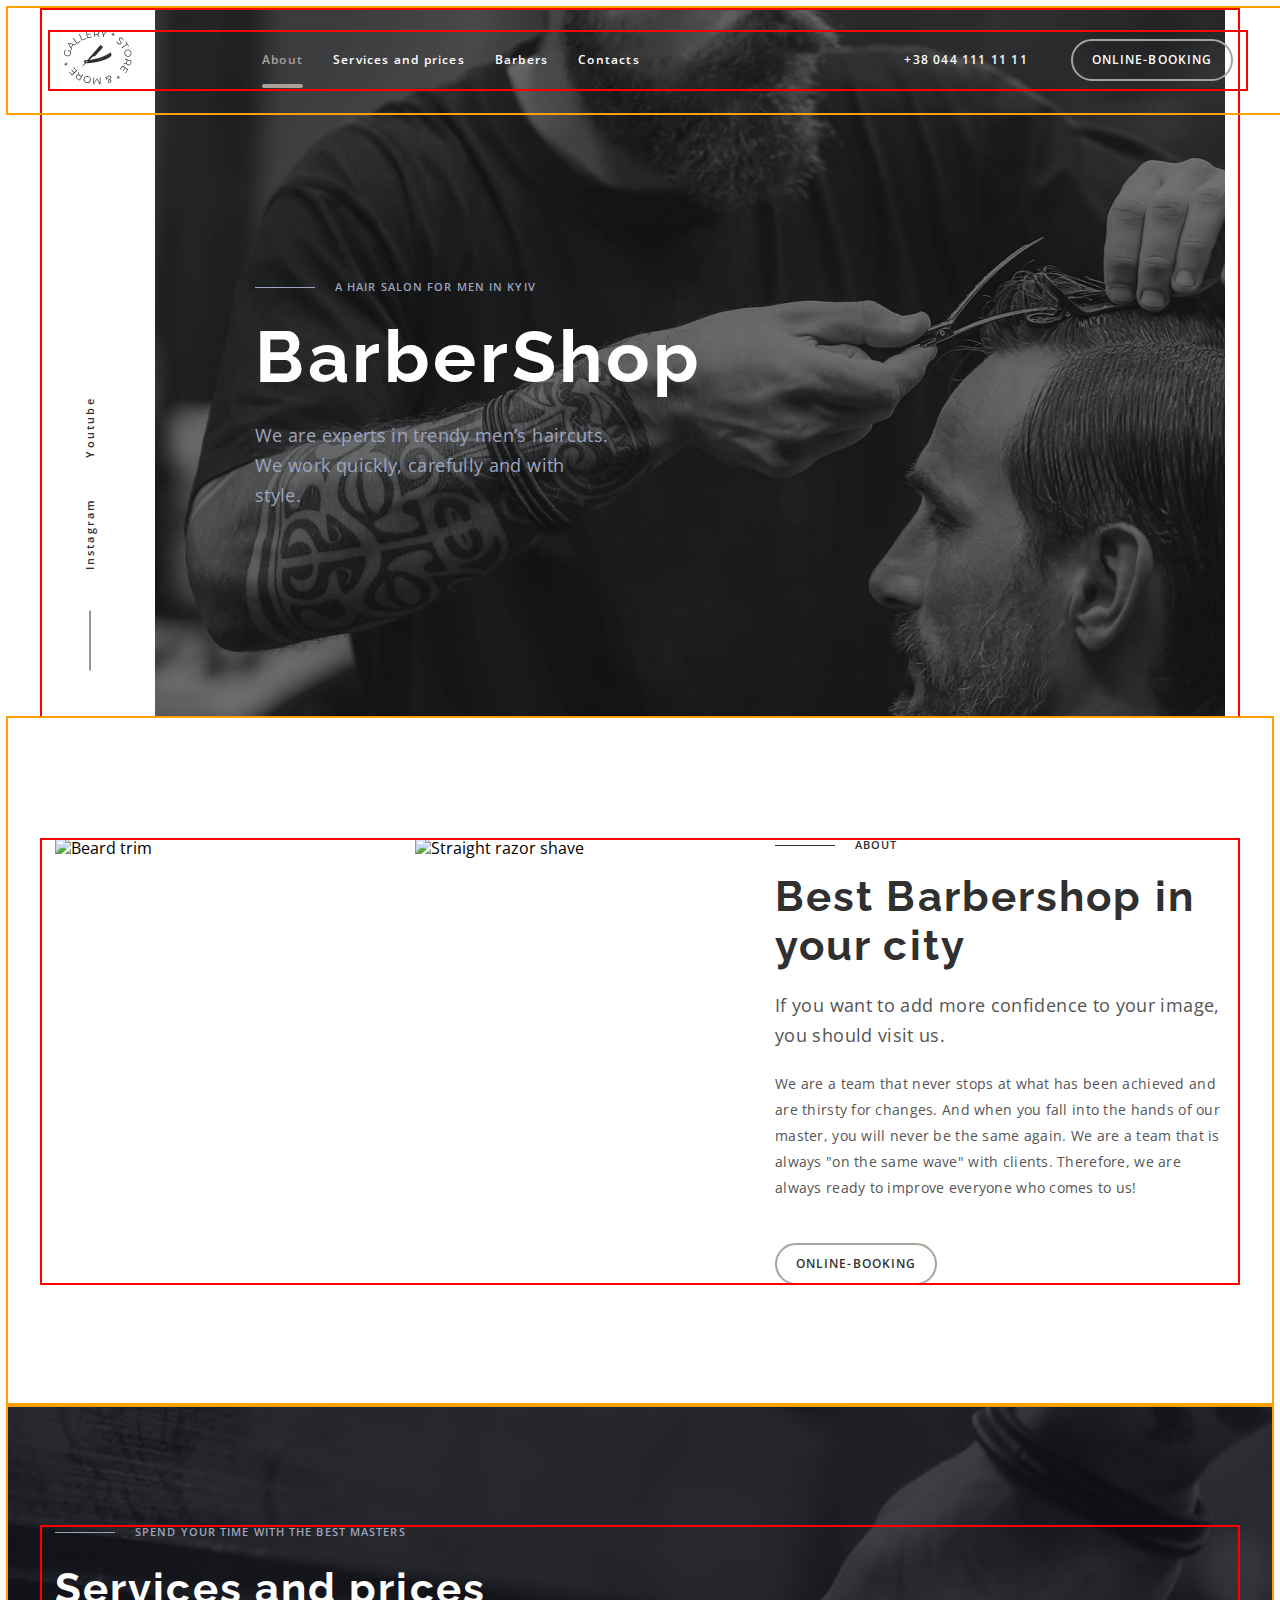
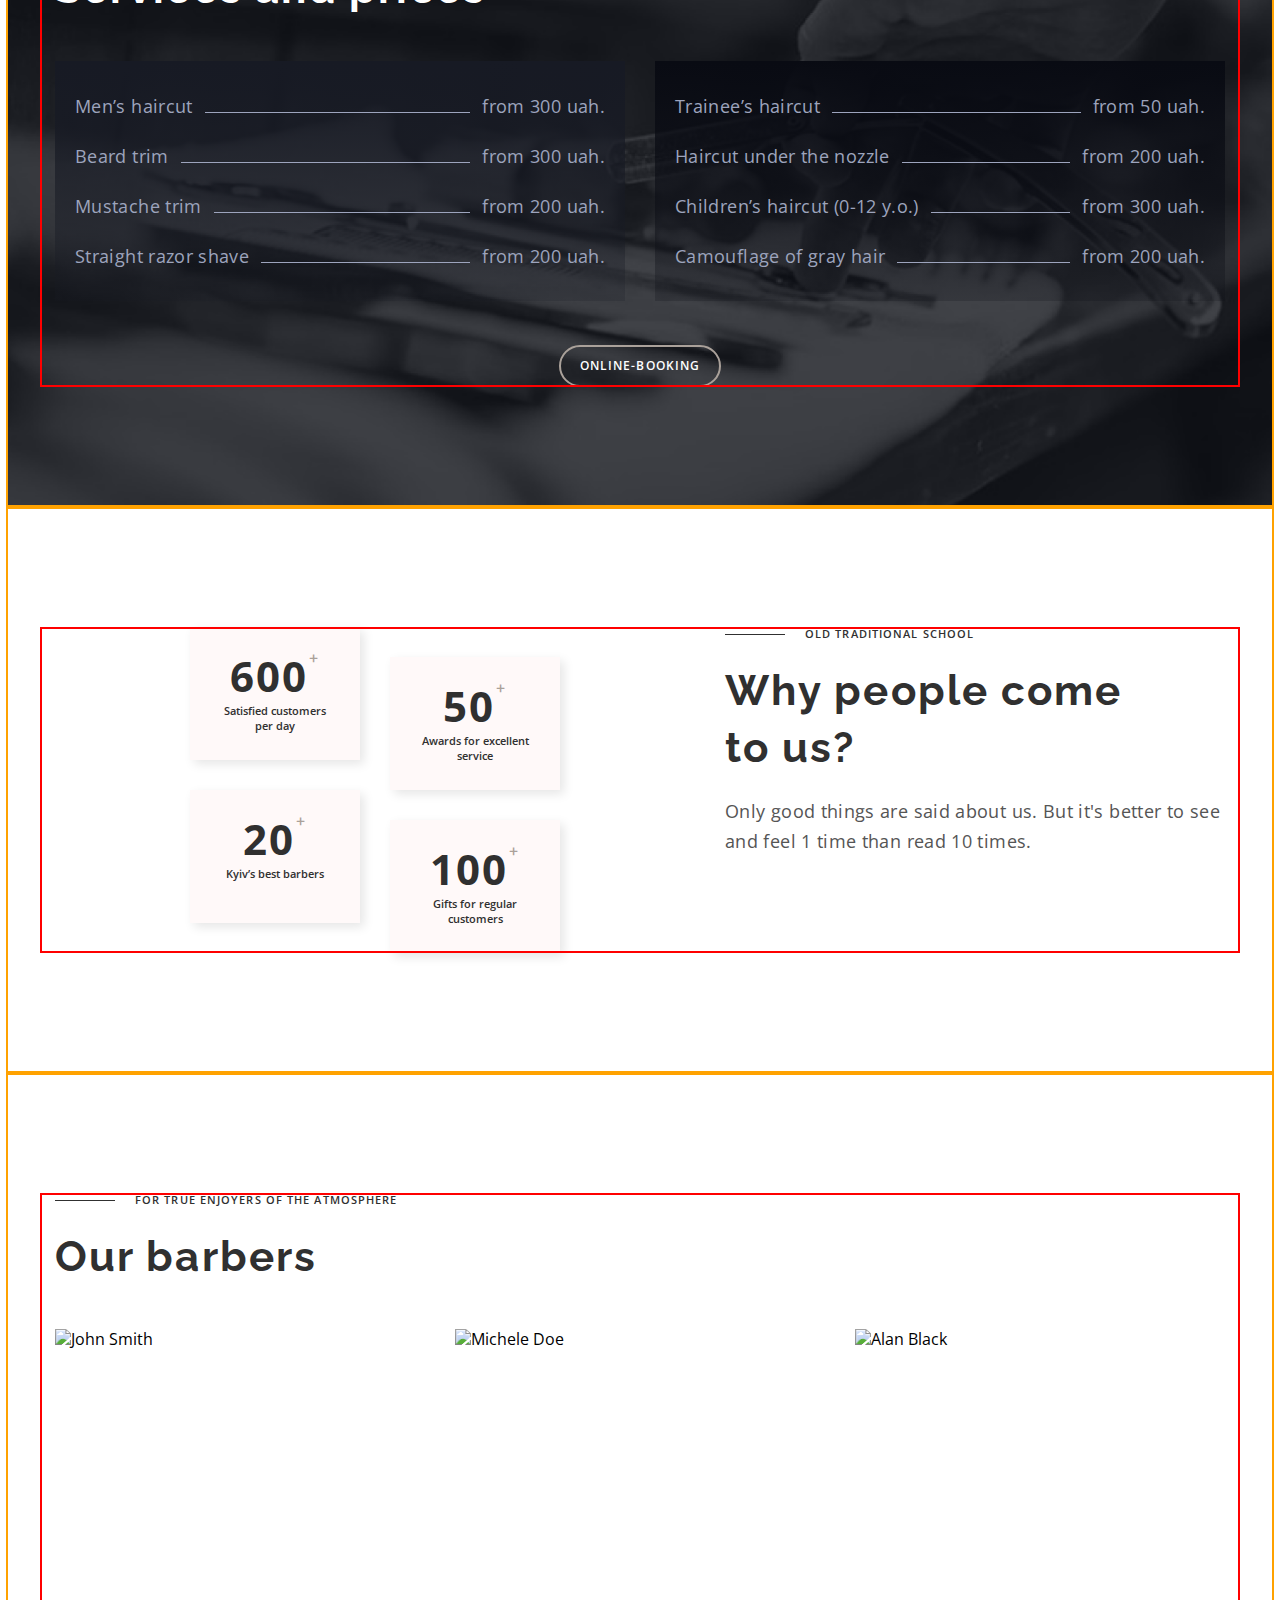
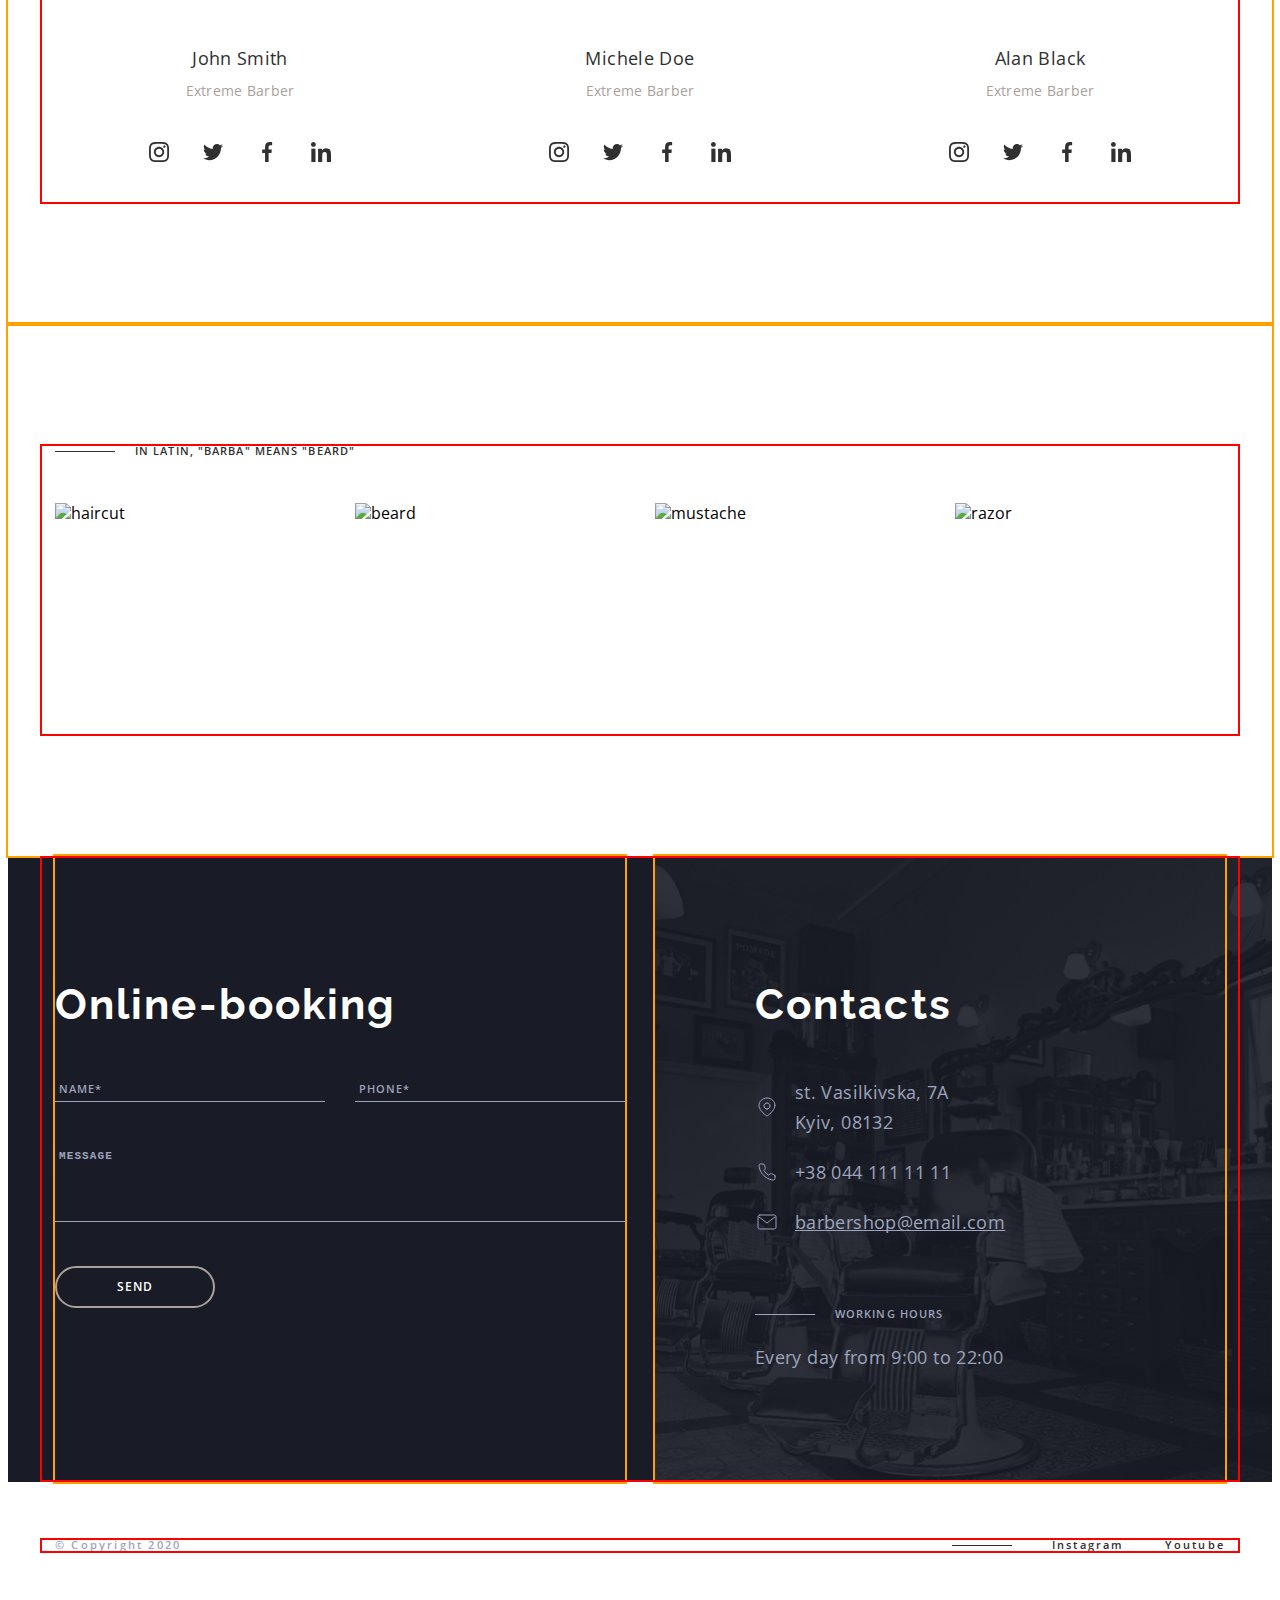
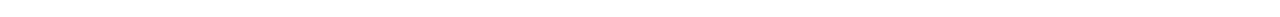
==== commit 2d1d1d4a: "fix21082024" ====
--- a/index.html
+++ b/index.html
@@ -3,11 +3,7 @@
   <head>
     <meta charset="UTF-8" />
     <meta name="viewport" content="width=device-width, initial-scale=1.0" />
-<<<<<<< HEAD
     <meta name="description" content="Best barbershop in your city" />
-=======
-    <meta name="description" content="Best barbershop in your city">
->>>>>>> a3697788449a3b5ee3a590f31af2b7cd3080ea7f
     <title>Barbershop</title>
     <link rel="preconnect" href="https://fonts.googleapis.com" />
     <link rel="preconnect" href="https://fonts.gstatic.com" crossorigin />
@@ -26,17 +22,12 @@
       crossorigin="anonymous"
       referrerpolicy="no-referrer"
     />
-<<<<<<< HEAD
     <link href="https://unpkg.com/aos@2.3.1/dist/aos.css" rel="stylesheet" />
-=======
-    <link href="https://unpkg.com/aos@2.3.1/dist/aos.css" rel="stylesheet">
->>>>>>> a3697788449a3b5ee3a590f31af2b7cd3080ea7f
     <link rel="stylesheet" href="./css/styles.css" />
   </head>
   <body>
     <div class="project">
       <!--====================================== Header DONE-->
-<<<<<<< HEAD
       <header class="header section">
         <div class="container header-container">
           <a class="header-logo logo link" href="">
@@ -44,28 +35,15 @@
               <use href="./images/sprite.svg#icon-logo"></use>
             </svg>
           </a>
-=======
-    <header class="header section">
-      <div class="container header-container">
-        <a class="header-logo logo link" href="">
-          <svg class="header-logo-img" width="69" height="55">
-            <use href="./images/sprite.svg#icon-logo"></use>
-          </svg>
-        </a>
->>>>>>> a3697788449a3b5ee3a590f31af2b7cd3080ea7f
           <nav class="header-nav">
             <ul class="header-list list">
               <li class="header-item">
                 <a class="header-link link current" href="#about">About</a>
-<<<<<<< HEAD
               </li>
               <li class="header-item">
                 <a class="header-link link" href="#price"
                   >Services and prices</a
-=======
-              </li>
-              <li class="header-item">
-                <a class="header-link link" href="#price">Services and prices</a>
+                >
               </li>
               <li class="header-item">
                 <a class="header-link link" href="#team">Barbers</a>
@@ -74,65 +52,6 @@
                 <a class="header-link link" href="#contacts">Contacts</a>
               </li>
             </ul>
-          </nav>
-          <a class="header-contact link" href="tel:+380441111111"
-            >+38 044 111 11 11</a
-          >
-          <button class="modal-btn header-modal-btn" type="button" data-modal-open>Online-booking</button>
-        <button
-          class="menu-toggle js-open-menu"
-          aria-expanded="false"
-          aria-controls="mobile-menu"
-        >
-          <svg
-            width="24"
-            height="24"
-            fill="currentColor"
-            viewBox="0 0 20 20"
-            xmlns="http://www.w3.org/2000/svg"
-          >
-            <path
-              fill-rule="evenodd"
-              d="M3 5a1 1 0 011-1h12a1 1 0 110 2H4a1 1 0 01-1-1zM3 10a1 1 0 011-1h12a1 1 0 110 2H4a1 1 0 01-1-1zM3 15a1 1 0 011-1h12a1 1 0 110 2H4a1 1 0 01-1-1z"
-              clip-rule="evenodd"
-            ></path>
-          </svg>
-        </button>
-      </div>
-    </header>
-    <main>
-      <!--==================================== Hero DONE-->
-      <section class="hero">
-        <div class="container hero-container">
-          <div class="hero-left-side">
-            <ul class="media-list hero-media-list list">
-              <li class="media-list-item">
-                <a
-                  class="media-list-link link"
-                  href="./example.html"
-                  target="_blank"
-                  rel="noopener noreferrer"
-                  >Instagram</a
-                >
-              </li>
-              <li class="media-list-item">
-                <a
-                  class="media-list-link link"
-                  href="https://www.youtube.com/"
-                  target="_blank"
-                  rel="noopener noreferrer"
-                  >Youtube</a
->>>>>>> a3697788449a3b5ee3a590f31af2b7cd3080ea7f
-                >
-              </li>
-              <li class="header-item">
-                <a class="header-link link" href="#team">Barbers</a>
-              </li>
-              <li class="header-item">
-                <a class="header-link link" href="#contacts">Contacts</a>
-              </li>
-            </ul>
-<<<<<<< HEAD
           </nav>
           <a class="header-contact link" href="tel:+380441111111"
             >+38 044 111 11 11</a
@@ -317,80 +236,6 @@
           <div class="container">
             <p class="uppertitle uppertitle-theme-dark">
               Spend your time with the best masters
-=======
-          </div>
-          <div class="hero-right-side">
-            <p class="uppertitle uppertitle-theme-dark">
-              A hair salon for men in Kyiv
-            </p>
-            <h1 class="hero-title">BarberShop</h1>
-            <p class="hero-description">
-              We are experts in trendy men’s haircuts. We work quickly,
-              carefully and with style.
-            </p>
-          </div>
-        </div>
-      </section>
-      <!--==================================== About -->
-      <section class="about section" id="about">
-        <div class="container about-left-right">
-          <ul class="about-list list">
-            <li class="about-item">
-              <picture>
-                <source
-                srcset="./images/about/img-1-w.webp 1x, ./images/about/img-1-2x-w.webp 2x" 
-                media="(min-width: 1200px)"
-                type="image/webp">
-                <source
-                srcset="./images/about/img-1.jpg 1x, ./images/about/img-1-2x.jpg 2x" 
-                media="(min-width: 1200px)">
-                <source
-                srcset="./images/about/img-1-tablet-1x-w.webp 1x, ./images/about/img-1-tablet-2x-w.webp 2x" 
-                media="(min-width: 768px)"
-                type="image/webp">
-                <source
-                srcset="./images/about/img-1-tablet-1x.jpg 1x, ./images/about/img-1-tablet-2x.jpg 2x" 
-                media="(min-width: 768px)">
-                <img
-                class="about-img img"
-                src="./images/about/img-1.jpg"
-                alt="Beard trim"
-                width="270"
-                height="445"
-              />
-              </picture>
-              
-            </li>
-            <li class="about-item">
-              <picture>
-                <source
-                srcset="./images/about/img-2-w.webp 1x, ./images/about/img-2-2x-w.webp 2x" 
-                media="(min-width: 1200px)"
-                type="image/webp">
-                <source
-                srcset="./images/about/img-2.jpg 1x, ./images/about/img-2-2x.jpg 2x" 
-                media="(min-width: 1200px)">
-                <source
-                srcset="./images/about/img-2-tablet-1x-w.webp 1x, ./images/about/img-2-tablet-2x-w.webp 2x" 
-                media="(min-width: 768px)"
-                type="image/webp">
-                <source
-                srcset="./images/about/img-2-tablet-1x.jpg 1x, ./images/about/img-2-tablet-2x.jpg 2x" 
-                media="(min-width: 768px)">
-                <img
-                  class="about-img img"
-                  src="./images/about/img-2.jpg"
-                  alt="Straight razor shave"
-                  width="270"
-                  height="445"
-                />
-              </picture>
-            </li>
-          </ul>
-          <div class="about-right-side">
-            <p class="uppertitle uppertitle-theme-light about-uppertitle">
-              About
->>>>>>> a3697788449a3b5ee3a590f31af2b7cd3080ea7f
             </p>
             <h2 class="price-text">Services and prices</h2>
             <ul class="price-main-list list">
@@ -445,7 +290,6 @@
               Online-booking
             </button>
           </div>
-<<<<<<< HEAD
         </section>
         <!--==================================== Advantages DONE-->
         <section class="advant section">
@@ -455,23 +299,6 @@
                 <li class="advant-item">
                   <p class="advant-quantity">600</p>
                   <p class="advant-descr">Satisfied customers per day</p>
-=======
-        </div>
-      </section>
-      <!--==================================== Price -->
-      <!-- <section class="price section" id="price">
-        <div class="container">
-          <p class="uppertitle uppertitle-theme-dark">
-            Spend your time with the best masters
-          </p>
-          <h2 class="price-text">Services and prices</h2>
-          <ul class="price-main-list list">
-            <li class="price-main-item price-left" data-aos="fade-right" data-aos-duration="800">
-              <ul class="price-list list">
-                <li class="price-item">
-                  <span class="price-item-service">Men’s haircut</span> from 300
-                  uah.
->>>>>>> a3697788449a3b5ee3a590f31af2b7cd3080ea7f
                 </li>
                 <li class="advant-item">
                   <p class="advant-quantity">50</p>
@@ -486,7 +313,6 @@
                   <p class="advant-descr">Gifts for regular customers</p>
                 </li>
               </ul>
-<<<<<<< HEAD
             </div>
             <div class="advant-right">
               <p class="uppertitle uppertitle-theme-light">
@@ -894,61 +720,6 @@
                     </li>
                   </ul>
                 </div>
-=======
-            </li>
-            <li class="price-main-item price-right" data-aos="fade-left" data-aos-duration="800">
-              <ul class="price-list list">
-                <li class="price-item">
-                  <span class="price-item-service">Trainee’s haircut</span> from
-                  50 uah.
-                </li>
-                <li class="price-item">
-                  <span class="price-item-service"
-                    >Haircut under the nozzle
-                  </span>
-                  from 200 uah.
-                </li>
-                <li class="price-item">
-                  <span class="price-item-service"
-                    >Children’s haircut (0-12 y.o.)
-                  </span>
-                  from 300 uah.
-                </li>
-                <li class="price-item">
-                  <span class="price-item-service"
-                    >Camouflage of gray hair
-                  </span>
-                  from 200 uah.
-                </li>
-              </ul>
-            </li>
-          </ul>
-          <button class="modal-btn price-button" type="button">
-            Online-booking
-          </button>
-        </div>
-      </section> -->
-      <!--==================================== Advantages -->
-      <!-- <section class="advant section">
-        <div class="container advant-left-right">
-          <div class="advant-left">
-            <ul class="advant-list list">
-              <li class="advant-item" data-aos="flip-down" data-aos-delay="300" data-aos-duration="800">
-                <p class="advant-quantity">600</p>
-                <p class="advant-descr">Satisfied customers per day</p>
-              </li>
-              <li class="advant-item" data-aos="flip-down" data-aos-delay="600" data-aos-duration="800">
-                <p class="advant-quantity">50</p>
-                <p class="advant-descr">Awards for excellent service</p>
-              </li>
-              <li class="advant-item" data-aos="flip-down" data-aos-delay="900" data-aos-duration="800">
-                <p class="advant-quantity">20</p>
-                <p class="advant-descr">Kyiv’s best barbers</p>
-              </li>
-              <li class="advant-item" data-aos="flip-down" data-aos-delay="1200" data-aos-duration="800">
-                <p class="advant-quantity">100</p>
-                <p class="advant-descr">Gifts for regular customers</p>
->>>>>>> a3697788449a3b5ee3a590f31af2b7cd3080ea7f
               </li>
             </ul>
           </div>
@@ -1184,7 +955,6 @@
             </section>
           </div>
         </div>
-<<<<<<< HEAD
       </main>
       <!--====================================== Footer DONE-->
       <footer class="footer">
@@ -1214,507 +984,6 @@
       </footer>
       <!--====================================== Modal -->
       <!-- <div class="backdrop is-hidden" data-modal>
-=======
-      </section> -->
-      <!--==================================== Team -->
-      <!-- <section class="team section" id="team">
-        <div class="container">
-          <p class="uppertitle uppertitle-theme-light">
-            For true enjoyers of the atmosphere
-          </p>
-          <h2 class="team-title">Our barbers</h2>
-          <ul class="team-list list">
-            <li class="team-item">
-              <div class="team-box">
-                <picture>
-                  <source
-                  srcset="./images/team/john-smith-w.webp 1x, ./images/team/john-smith-2x-w.webp 2x" 
-                  media="(min-width: 1200px)"
-                  type="image/webp">
-                  <source
-                  srcset="./images/team/john-smith.jpg 1x, ./images/team/john-smith-2x.jpg 2x" 
-                  media="(min-width: 1200px)">
-                  <source
-                  srcset="./images/team/john-smith-tablet-1x-w.webp 1x, ./images/team/john-smith-tablet-2x-w.webp 2x" 
-                  media="(min-width: 768px)"
-                  type="image/webp">
-                  <source
-                  srcset="./images/team/john-smith-tablet-1x.jpg 1x, ./images/team/john-smith-tablet-2x.jpg 2x" 
-                  media="(min-width: 768px)">
-                  <source
-                  srcset="./images/team/john-smith-mobile-1x-w.webp 1x, ./images/team/john-smith-mobile-2x-w.webp 2x" 
-                  media="(min-width: 480px)"
-                  type="image/webp">
-                  <source
-                  srcset="./images/team/john-smith-mobile-1x.jpg 1x, ./images/team/john-smith-mobile-2x.jpg 2x" 
-                  media="(min-width: 480px)">
-                  <img
-                  class="team-img"
-                  src="./images/team/john-smith.jpg"
-                  alt="John Smith"
-                  width="370"
-                  height="346"/>
-                </picture>
-              <div class="overlay">
-                <p class="overlay-text">Lorem ipsum dolor sit amet consectetur adipisicing elit. Quibusdam voluptatum, at eligendi, inventore soluta quidem, quas accusamus molestiae incidunt tempore doloribus est reprehenderit adipisci eaque repellat similique obcaecati ipsa deleniti.</p>
-              </div>
-              </div>
-              <div class="team-card-wrapper">
-                <h3 class="team-subtitle">John Smith</h3>
-                <p class="team-subtext">Extreme Barber</p>
-                <ul class="team-socials list">
-                  <li class="socials-list">
-                    <a
-                      class="socials-link"
-                      href="https://www.instagram.com/"
-                      target="_blank"
-                      rel="noopener noreferrer"
-                      aria-label="Instagram icon"
-                    >
-                      <svg class="social-icon" width="20" height="20">
-                        <use href="./images/sprite.svg#icon-instagram"></use>
-                      </svg>
-                    </a>
-                  </li>
-                  <li class="socials-list">
-                    <a
-                      class="socials-link"
-                      href="https://x.com/"
-                      target="_blank"
-                      rel="noopener noreferrer"
-                      aria-label="Twitter icon"
-                    >
-                      <svg class="social-icon" width="20" height="20">
-                        <use href="./images/sprite.svg#icon-twitter"></use>
-                      </svg>
-                    </a>
-                  </li>
-                  <li class="socials-list">
-                    <a
-                      class="socials-link"
-                      href="https://www.facebook.com/"
-                      target="_blank"
-                      rel="noopener noreferrer"
-                      aria-label="Facebook icon"
-                    >
-                      <svg class="social-icon" width="20" height="20">
-                        <use href="./images/sprite.svg#icon-facebook"></use>
-                      </svg>
-                    </a>
-                  </li>
-                  <li class="socials-list">
-                    <a
-                      class="socials-link"
-                      href="https://www.linkedin.com/"
-                      target="_blank"
-                      rel="noopener noreferrer"
-                      aria-label="Linkedin icon"
-                    >
-                      <svg class="social-icon" width="20" height="20">
-                        <use href="./images/sprite.svg#icon-linkedin"></use>
-                      </svg>
-                    </a>
-                  </li>
-                </ul>
-              </div>
-            </li>
-            <li class="team-item">
-              <div class="team-box">
-                <picture>
-                  <source
-                  srcset="./images/team/michele-doe-w.webp 1x, ./images/team/michele-doe-2x-w.webp 2x" 
-                  media="(min-width: 1200px)"
-                  type="image/webp">
-                  <source
-                  srcset="./images/team/michele-doe.jpg 1x, ./images/team/michele-doe-2x.jpg 2x" 
-                  media="(min-width: 1200px)">
-                  <source
-                  srcset="./images/team/michele-doe-tablet-1x-w.webp 1x, ./images/team/michele-doe-tablet-2x-w.webp 2x" 
-                  media="(min-width: 768px)"
-                  type="image/webp">
-                  <source
-                  srcset="./images/team/michele-doe-tablet-1x.jpg 1x, ./images/team/michele-doe-tablet-2x.jpg 2x" 
-                  media="(min-width: 768px)">
-                  <source
-                  srcset="./images/team/michele-doe-mobile-1x-w.webp 1x, ./images/team/michele-doe-mobile-2x-w.webp 2x" 
-                  media="(min-width: 480px)"
-                  type="image/webp">
-                  <source
-                  srcset="./images/team/michele-doe-mobile-1x.jpg 1x, ./images/team/michele-doe-mobile-2x.jpg 2x" 
-                  media="(min-width: 480px)">
-                  <img
-                  class="team-img"
-                  src="./images/team/michele-doe.jpg"
-                  alt="Michele Doe"
-                  width="370"
-                  height="346"/>
-                </picture>
-              <div class="overlay">
-                <p class="overlay-text">Lorem ipsum dolor sit amet consectetur adipisicing elit. Quibusdam voluptatum, at eligendi, inventore soluta quidem, quas accusamus molestiae incidunt tempore doloribus est reprehenderit adipisci eaque repellat similique obcaecati ipsa deleniti.</p>
-              </div>
-              </div>
-              <div class="team-card-wrapper">
-                <h3 class="team-subtitle">Michele Doe</h3>
-                <p class="team-subtext">Extreme Barber</p>
-                <ul class="team-socials list">
-                  <li class="socials-list">
-                    <a
-                      class="socials-link"
-                      href="https://www.instagram.com/"
-                      target="_blank"
-                      rel="noopener noreferrer"
-                      aria-label="Instagram icon"
-                    >
-                      <svg class="social-icon" width="20" height="20">
-                        <use href="./images/sprite.svg#icon-instagram"></use>
-                      </svg>
-                    </a>
-                  </li>
-                  <li class="socials-list">
-                    <a
-                      class="socials-link"
-                      href="https://x.com/"
-                      target="_blank"
-                      rel="noopener noreferrer"
-                      aria-label="Twitter icon"
-                    >
-                      <svg class="social-icon" width="20" height="20">
-                        <use href="./images/sprite.svg#icon-twitter"></use>
-                      </svg>
-                    </a>
-                  </li>
-                  <li class="socials-list">
-                    <a
-                      class="socials-link"
-                      href="https://www.facebook.com/"
-                      target="_blank"
-                      rel="noopener noreferrer"
-                      aria-label="Facebook icon"
-                    >
-                      <svg class="social-icon" width="20" height="20">
-                        <use href="./images/sprite.svg#icon-facebook"></use>
-                      </svg>
-                    </a>
-                  </li>
-                  <li class="socials-list">
-                    <a
-                      class="socials-link"
-                      href="https://www.linkedin.com/"
-                      target="_blank"
-                      rel="noopener noreferrer"
-                      aria-label="Linkedin icon"
-                    >
-                      <svg class="social-icon" width="20" height="20">
-                        <use href="./images/sprite.svg#icon-linkedin"></use>
-                      </svg>
-                    </a>
-                  </li>
-                </ul>
-              </div>
-            </li>
-            <li class="team-item">
-              <div class="team-box">
-                <picture>
-                  <source
-                  srcset="./images/team/alan-black-w.webp 1x, ./images/team/alan-black-2x-w.webp 2x" 
-                  media="(min-width: 1200px)"
-                  type="image/webp">
-                  <source
-                  srcset="./images/team/alan-black.jpg 1x, ./images/team/alan-black-2x.jpg 2x" 
-                  media="(min-width: 1200px)">
-                  <source
-                  srcset="./images/team/alan-black-tablet-1x-w.webp 1x, ./images/team/alan-black-tablet-2x-w.webp 2x" 
-                  media="(min-width: 768px)"
-                  type="image/webp">
-                  <source
-                  srcset="./images/team/alan-black-tablet-1x.jpg 1x, ./images/team/alan-black-tablet-2x.jpg 2x" 
-                  media="(min-width: 768px)">
-                  <source
-                  srcset="./images/team/alan-black-mobile-1x-w.webp 1x, ./images/team/alan-black-mobile-2x-w.webp 2x" 
-                  media="(min-width: 480px)"
-                  type="image/webp">
-                  <source
-                  srcset="./images/team/alan-black-mobile-1x.jpg 1x, ./images/team/alan-black-mobile-2x.jpg 2x" 
-                  media="(min-width: 480px)">
-                  <img
-                  class="team-img"
-                  src="./images/team/alan-black.jpg"
-                  alt="Alan Black"
-                  width="370"
-                  height="346"/>
-                </picture>
-              <div class="overlay">
-                <p class="overlay-text">Lorem ipsum dolor sit amet consectetur adipisicing elit. Quibusdam voluptatum, at eligendi, inventore soluta quidem, quas accusamus molestiae incidunt tempore doloribus est reprehenderit adipisci eaque repellat similique obcaecati ipsa deleniti.</p>
-              </div>
-              </div>
-              <div class="team-card-wrapper">
-                <h3 class="team-subtitle">Alan Black</h3>
-                <p class="team-subtext">Extreme Barber</p>
-                <ul class="team-socials list">
-                  <li class="socials-list">
-                    <a
-                      class="socials-link"
-                      href="https://www.instagram.com/"
-                      target="_blank"
-                      rel="noopener noreferrer"
-                      aria-label="Instagram icon"
-                    >
-                      <svg class="social-icon" width="20" height="20">
-                        <use href="./images/sprite.svg#icon-instagram"></use>
-                      </svg>
-                    </a>
-                  </li>
-                  <li class="socials-list">
-                    <a
-                      class="socials-link"
-                      href="https://x.com/"
-                      target="_blank"
-                      rel="noopener noreferrer"
-                      aria-label="Twitter icon"
-                    >
-                      <svg class="social-icon" width="20" height="20">
-                        <use href="./images/sprite.svg#icon-twitter"></use>
-                      </svg>
-                    </a>
-                  </li>
-                  <li class="socials-list">
-                    <a
-                      class="socials-link"
-                      href="https://www.facebook.com/"
-                      target="_blank"
-                      rel="noopener noreferrer"
-                      aria-label="Facebook icon"
-                    >
-                      <svg class="social-icon" width="20" height="20">
-                        <use href="./images/sprite.svg#icon-facebook"></use>
-                      </svg>
-                    </a>
-                  </li>
-                  <li class="socials-list">
-                    <a
-                      class="socials-link"
-                      href="https://www.linkedin.com/"
-                      target="_blank"
-                      rel="noopener noreferrer"
-                      aria-label="Linkedin icon"
-                    >
-                      <svg class="social-icon" width="20" height="20">
-                        <use href="./images/sprite.svg#icon-linkedin"></use>
-                      </svg>
-                    </a>
-                  </li>
-                </ul>
-              </div>
-            </li>
-          </ul>
-        </div>
-      </section> -->
-      <!--==================================== Gallery -->
-      <!-- <section class="gallery section">
-        <div class="container">
-          <h2 class="visually-hidden">Our works</h2>
-          <p class="uppertitle uppertitle-more uppertitle-theme-light">
-            In Latin, "barba" means "beard"
-          </p>
-          <ul class="gallery-list list">
-            <li class="gallery-items" data-aos="zoom-in-right" data-aos-delay="300">
-              <picture>
-                <source
-                  srcset="./images/examples/haircut-1.jpg 1x, ./images/examples/haircut-1-2x.jpg 2x" 
-                  media="(min-width: 1200px)">
-                  <source
-                  srcset="./images/examples/haircut-1-tablet-1x.jpg 1x, ./images/examples/haircut-1-tablet-2x.jpg 2x" 
-                  media="(min-width: 768px)">
-                  <source
-                  srcset="./images/examples/haircut-1-mobile-1x.jpg 1x, ./images/examples/haircut-1-mobile-2x.jpg 2x" 
-                  media="(min-width: 480px)">
-                <img
-                  class="gallery-img"
-                  src="./images/examples/haircut-1.jpg"
-                  alt="haircut"
-                  width="270"
-                  height="360"
-                />
-              </picture>
-            </li>
-            <li class="gallery-items" data-aos="zoom-in-right" data-aos-delay="600">
-              <picture>
-                <source
-                  srcset="./images/examples/beard-2.jpg 1x, ./images/examples/beard-2-2x.jpg 2x" 
-                  media="(min-width: 1200px)">
-                  <source
-                  srcset="./images/examples/beard-2-tablet-1x.jpg 1x, ./images/examples/beard-2-tablet-2x.jpg 2x" 
-                  media="(min-width: 768px)">
-                  <source
-                  srcset="./images/examples/beard-2-mobile-1x.jpg 1x, ./images/examples/beard-2-mobile-2x.jpg 2x" 
-                  media="(min-width: 480px)">
-                <img
-                  class="gallery-img"
-                  src="./images/examples/beard-2.jpg"
-                  alt="beard"
-                  width="270"
-                  height="360"
-                />
-              </picture>
-            </li>
-            <li class="gallery-items" data-aos="zoom-in-right" data-aos-delay="900">
-              <picture>
-                <source
-                  srcset="./images/examples/mustache-3.jpg 1x, ./images/examples/mustache-3-2x.jpg 2x" 
-                  media="(min-width: 1200px)">
-                  <source
-                  srcset="./images/examples/mustache-3-tablet-1x.jpg 1x, ./images/examples/mustache-3-tablet-2x.jpg 2x" 
-                  media="(min-width: 768px)">
-                  <source
-                  srcset="./images/examples/mustache-3-mobile-1x.jpg 1x, ./images/examples/mustache-3-mobile-2x.jpg 2x" 
-                  media="(min-width: 480px)">
-                <img
-                  class="gallery-img"
-                  src="./images/examples/mustache-3.jpg"
-                  alt="mustache"
-                  width="270"
-                  height="360"
-                />
-              </picture>
-            </li>
-            <li class="gallery-items" data-aos="zoom-in-right" data-aos-delay="1200">
-              <picture>
-                <source
-                  srcset="./images/examples/razor-4.jpg 1x, ./images/examples/razor-4-2x.jpg 2x" 
-                  media="(min-width: 1200px)">
-                  <source
-                  srcset="./images/examples/razor-4-tablet-1x.jpg 1x, ./images/examples/razor-4-tablet-2x.jpg 2x" 
-                  media="(min-width: 768px)">
-                  <source
-                  srcset="./images/examples/razor-4-mobile-1x.jpg 1x, ./images/examples/razor-4-mobile-2x.jpg 2x" 
-                  media="(min-width: 480px)">
-                <img
-                  class="gallery-img"
-                  src="./images/examples/razor-4.jpg"
-                  alt="razor"
-                  width="270"
-                  height="360"
-                />
-              </picture>
-            </li>
-          </ul>
-        </div>
-      </section> -->
-      <!--==================================== Online-booking -->
-      <!-- <div class="booking-contacts">
-        <div class="container">
-          <section class="booking section">
-            <h2 class="booking-title">Online-booking</h2>
-            <form class="booking-form">
-              <div class="form-field">
-                <label class="booking-form-label">
-                  <input 
-                    class="booking-form-input" 
-                    type="text" 
-                    name="user-name" 
-                    autocomplete="name"
-                    required/>
-                  <span class="booking-desc">Name*</span> 
-                </label>
-                <label class="booking-form-label">
-                  <input 
-                    class="booking-form-input" 
-                    type="tel" 
-                    name="user-tel" 
-                    autocomplete="tel" 
-                    pattern="\+?3?8?0?\d{9}"
-                    title="Введіть коректний номер телефону у форматі +380XXXXXXXXX або 0XXXXXXXXX"
-                    required/>
-                  <span class="booking-desc">Phone*</span>
-                </label>              
-              </div>
-              <textarea 
-              class="booking-comment" 
-              name="comment" 
-              placeholder="Message"
-              rows="6"></textarea>
-              <button class="modal-btn">send</button>
-            </form>
-          </section>
-          <section class="contacts section" id="contacts">
-            <h2 class="contacts-title">Contacts</h2>
-            <address class="contacts-address">
-              <ul class="contacts-list list">
-                <li class="contacts-item">
-                  <a
-                    class="contacts-link link"
-                    href="https://maps.app.goo.gl/fmCrEodEmpCPxJ8r9"
-                    target="_blank"
-                    rel="noopener noreferrer"
-                  >
-                    <svg class="contacts-icon" width="24" height="24">
-                      <use href="./images/sprite.svg#icon-map-pin"></use></svg
-                    >st. Vasilkivska, 7A <br/>
-                    Kyiv, 08132</a
-                  >
-                </li>
-                <li class="contacts-item">
-                  <a
-                    class="contacts-link link"
-                    href="tel:+380441111111"
-                    target="_blank"
-                    rel="noopener noreferrer"
-                    ><svg class="contacts-icon" width="24" height="24">
-                      <use href="./images/sprite.svg#icon-phone"></use></svg
-                    >+38 044 111 11 11</a
-                  >
-                </li>
-                <li class="contacts-item">
-                  <a
-                    class="contacts-link contacts-mail"
-                    href="mailto:barbershop@email.com"
-                    target="_blank"
-                    rel="noopener noreferrer"
-                    ><svg class="contacts-icon" width="24" height="24">
-                      <use href="./images/sprite.svg#icon-mail"></use></svg
-                    >barbershop@email.com</a
-                  >
-                </li>
-              </ul>
-            </address>
-            <h3 class="uppertitle uppertitle-theme-dark">Working hours</h3>
-            <p class="contacts-schedule">
-              Every day from <time datetime="09:00">9:00</time> to
-              <time datetime="22:00">22:00</time>
-            </p>
-          </section>
-        </div>
-      </div> -->
-    </main>
-    <!--====================================== Footer -->
-    <!-- <footer class="footer">
-      <div class="container footer-flex">
-        <p class="footer-copyright">&#169; Copyright 2020</p>
-        <ul class="media-list footer-media list">
-          <li class="media-list-item">
-            <a
-              class="media-list-link link"
-              href="https://www.instagram.com/"
-              target="_blank"
-              rel="noopener noreferrer"
-              >Instagram</a
-            >
-          </li>
-          <li class="media-list-item">
-            <a
-              class="media-list-link link"
-              href="https://www.youtube.com/"
-              target="_blank"
-              rel="noopener noreferrer"
-              >Youtube</a
-            >
-          </li>
-        </ul>
-      </div>
-    </footer> -->
-    <!--====================================== Modal -->
-    <!-- <div class="backdrop is-hidden" data-modal>
->>>>>>> a3697788449a3b5ee3a590f31af2b7cd3080ea7f
       <div class="modal">
         <button type="button" class="btn-modal-close-test" data-modal-close>
           <svg class="modal-close-svg" width="12" height="12">
@@ -1767,13 +1036,8 @@
         
       </div>
     </div> -->
-<<<<<<< HEAD
       <!--====================================== Mobile menu -->
       <!-- <div class="menu-container js-menu-container" id="mobile-menu">
-=======
-    <!--====================================== Mobile menu -->
-    <!-- <div class="menu-container js-menu-container" id="mobile-menu">
->>>>>>> a3697788449a3b5ee3a590f31af2b7cd3080ea7f
       <button class="menu-toggle js-close-menu">
         <svg
           fill="currentColor"
@@ -1821,7 +1085,6 @@
       </li>
     </ul>
     </div>     -->
-<<<<<<< HEAD
       <!--====================================== JS -->
       <script src="https://unpkg.com/aos@2.3.1/dist/aos.js"></script>
       <script src="./js/modal.js"></script>
@@ -1833,26 +1096,5 @@
       ></script>
       <script defer src="js/mobile-menu.js"></script>
     </div>
-=======
-    <!--====================================== JS -->
-    <!-- <script src="https://unpkg.com/aos@2.3.1/dist/aos.js"></script>
-    <script src="./js/animation.js"></script>
-    <script src="./js/modal.js"></script>  
-    <script>
-      document.addEventListener("DOMContentLoaded", function() {
-        const htmlElement = document.documentElement;
-        const computedStyle = window.getComputedStyle(htmlElement);
-        console.log('Ширина елемента <html>: ', computedStyle.width); // Виведе обчислену ширину елемента <html>
-      });
-    </script> -->
-    <!-- <script
-      defer
-      src="https://cdnjs.cloudflare.com/ajax/libs/body-scroll-lock/3.1.5/bodyScrollLock.min.js"
-      integrity="sha512-HowizSDbQl7UPEAsPnvJHlQsnBmU2YMrv7KkTBulTLEGz9chfBoWYyZJL+MUO6p/yBuuMO/8jI7O29YRZ2uBlA=="
-      crossorigin="anonymous"
-    ></script>
-    <script defer src="js/mobile-menu.js"></script> -->
-    </div>         
->>>>>>> a3697788449a3b5ee3a590f31af2b7cd3080ea7f
   </body>
-</html>+</html>
--- a/css/styles.css
+++ b/css/styles.css
@@ -67,13 +67,8 @@
   padding-top: 84px;
   padding-bottom: 84px;
   outline: solid rgb(255, 162, 0) 2px;
-<<<<<<< HEAD
-}
-@media screen and (min-width: 768px) {
-=======
-  }
- @media screen and (min-width: 768px) {
->>>>>>> a3697788449a3b5ee3a590f31af2b7cd3080ea7f
+}
+@media screen and (min-width: 768px) {
   .section {
     padding-top: 100px;
     padding-bottom: 100px;
@@ -81,13 +76,8 @@
 }
 @media screen and (min-width: 1200px) {
   .section {
-<<<<<<< HEAD
     padding-top: 120px;
     padding-bottom: 120px;
-=======
-  padding-top: 120px;
-  padding-bottom: 120px;
->>>>>>> a3697788449a3b5ee3a590f31af2b7cd3080ea7f
   }
 }
 .container {
@@ -102,20 +92,12 @@
 }
 @media screen and (min-width: 768px) {
   .container {
-<<<<<<< HEAD
     max-width: 720px;
-=======
-  max-width: 720px;
->>>>>>> a3697788449a3b5ee3a590f31af2b7cd3080ea7f
   }
 }
 @media screen and (min-width: 1200px) {
   .container {
-<<<<<<< HEAD
     max-width: 1200px;
-=======
-  max-width: 1200px;
->>>>>>> a3697788449a3b5ee3a590f31af2b7cd3080ea7f
   }
 }
 /* =============================================Components========== */
@@ -287,11 +269,7 @@
 .header-link::after {
   display: block;
   position: absolute;
-<<<<<<< HEAD
   content: '';
-=======
-  content: "";
->>>>>>> a3697788449a3b5ee3a590f31af2b7cd3080ea7f
   left: 0;
   bottom: 0;
   width: 100%;
@@ -306,11 +284,7 @@
   color: var(--accent-color);
 }
 .header-link.current::after,
-<<<<<<< HEAD
 .header-link:hover::after,
-=======
-.header-link:hover::after, 
->>>>>>> a3697788449a3b5ee3a590f31af2b7cd3080ea7f
 .header-link:focus::after {
   background-color: var(--accent-color);
 }
@@ -319,7 +293,6 @@
 }
 @media screen and (min-width: 1200px) {
   .header-contact {
-<<<<<<< HEAD
     display: block;
     padding-bottom: 20px;
     padding-top: 20px;
@@ -330,18 +303,6 @@
     color: var(--secondary-text-color-theme-dark);
     margin-right: 43px;
     transition: color 250ms cubic-bezier(0.4, 0, 0.2, 1);
-=======
-  display: block;
-  padding-bottom: 20px;
-  padding-top: 20px;
-  font-weight: 600;
-  font-size: 12px;
-  line-height: 1.33;
-  letter-spacing: 0.1em;
-  color: var(--secondary-text-color-theme-dark);
-  margin-right: 43px;
-  transition: color 250ms cubic-bezier(0.4, 0, 0.2, 1);
->>>>>>> a3697788449a3b5ee3a590f31af2b7cd3080ea7f
   }
 }
 .header-contact:hover,
@@ -351,7 +312,6 @@
 /* ============================================/Header============== */
 
 /* =============================================Hero DONE================ */
-<<<<<<< HEAD
 @media screen and (max-width: 480.98px) {
   .hero {
     background-image: linear-gradient(
@@ -399,20 +359,13 @@
         url(../images/hero/hero-bg-tablet-2x.jpg);
     }
   }
-=======
-.hero {
->>>>>>> a3697788449a3b5ee3a590f31af2b7cd3080ea7f
 }
 .hero-container {
   display: flex;
 }
 .hero-left-side {
   display: none;
-<<<<<<< HEAD
-}
-=======
-  }
->>>>>>> a3697788449a3b5ee3a590f31af2b7cd3080ea7f
+}
 @media screen and (min-width: 768px) {
   .hero-left-side {
     display: flex;
@@ -451,7 +404,6 @@
   padding-top: 208px;
   padding-bottom: 209px;
   padding-left: 31px;
-<<<<<<< HEAD
 }
 @media screen and (min-width: 768px) {
   .hero-right-side {
@@ -483,16 +435,6 @@
   .hero-right-side {
     padding-bottom: 208px;
   }
-=======
-  background-image: linear-gradient(
-      rgba(25, 28, 38, 0.2),
-      rgba(25, 28, 38, 0.2)
-    ),
-    url(../images/hero/hero-bg.jpg);
-  background-size: cover;
-  background-color: #303030;
-  flex-grow: 1;
->>>>>>> a3697788449a3b5ee3a590f31af2b7cd3080ea7f
 }
 @media screen and (min-width: 768px) {
   .hero-right-side {
@@ -544,11 +486,7 @@
 }
 /* ============================================/Hero================ */
 
-<<<<<<< HEAD
 /* =============================================About DONE=============== */
-=======
-/* =============================================About=============== */
->>>>>>> a3697788449a3b5ee3a590f31af2b7cd3080ea7f
 
 @media screen and (min-width: 768px) {
   .about-left-right {
@@ -557,7 +495,6 @@
   }
 }
 .about-list {
-<<<<<<< HEAD
   display: flex;
   gap: 30px;
 }
@@ -569,23 +506,11 @@
 @media screen and (min-width: 768px) and (max-width: 1199.98px) {
   .about-list {
     flex-direction: column;
-=======
-  display: none;
-}
-@media screen and (min-width: 768px) {
+  }
+}
+@media screen and (min-width: 1200px) {
   .about-list {
-    display: block;
->>>>>>> a3697788449a3b5ee3a590f31af2b7cd3080ea7f
-  }
-}
-@media screen and (min-width: 1200px) {
-  .about-list {
-<<<<<<< HEAD
     flex-direction: row;
-=======
-    display: flex;
-    gap: 30px;
->>>>>>> a3697788449a3b5ee3a590f31af2b7cd3080ea7f
   }
 }
 .about-item {
@@ -598,12 +523,6 @@
 .about-img {
   transition: transform 1250ms cubic-bezier(0.4, 0, 0.2, 1);
 }
-<<<<<<< HEAD
-=======
-.about-right-side {
-  /* max-width: 418px; */
-}
->>>>>>> a3697788449a3b5ee3a590f31af2b7cd3080ea7f
 @media screen and (min-width: 768px) {
   .about-right-side {
     max-width: 330px;
@@ -660,13 +579,8 @@
 }
 /* ============================================/About=============== */
 
-<<<<<<< HEAD
 /* =============================================Price DONE============== */
 .price {
-=======
-/* =============================================Price============== */
-/* .price {
->>>>>>> a3697788449a3b5ee3a590f31af2b7cd3080ea7f
   max-width: 1600px;
   margin-left: auto;
   margin-right: auto;
@@ -776,16 +690,11 @@
   display: block;
   margin-left: auto;
   margin-right: auto;
-} */
+}
 /* ============================================/Price============== */
 
-<<<<<<< HEAD
 /* =============================================Advantages DONE========== */
 .advant {
-=======
-/* =============================================Advantages========== */
-/* .advant {
->>>>>>> a3697788449a3b5ee3a590f31af2b7cd3080ea7f
 }
 .advant-left-right {
   display: flex;
@@ -894,16 +803,12 @@
   line-height: 1.67;
   letter-spacing: 0.02em;
   color: var(--primary-text-color-theme-light);
-} */
+}
+*/
 /* ============================================/Advantages========== */
 
-<<<<<<< HEAD
 /* =============================================Team DONE================ */
 .team {
-=======
-/* =============================================Team================ */
-/* .team {
->>>>>>> a3697788449a3b5ee3a590f31af2b7cd3080ea7f
   background-color: var(--background-team-section);
 }
 @media screen and (min-width: 768px) and (max-width: 1199.98px) {
@@ -962,21 +867,12 @@
   display: flex;
   align-items: center;
   justify-content: center;
-<<<<<<< HEAD
 
   background-color: rgba(81, 96, 110, 0.236);
   backdrop-filter: blur(5px);
 
   transition: transform 250ms cubic-bezier(0.4, 0, 0.2, 1),
     opacity 250ms cubic-bezier(0.4, 0, 0.2, 1);
-=======
-   
-  background-color: rgba(81, 96, 110, 0.236);
-  backdrop-filter: blur(5px);
-  
-  transition: transform 250ms cubic-bezier(0.4, 0, 0.2, 1), 
-  opacity 250ms cubic-bezier(0.4, 0, 0.2, 1);
->>>>>>> a3697788449a3b5ee3a590f31af2b7cd3080ea7f
 }
 .overlay-text {
   font-size: 16px;
@@ -985,15 +881,12 @@
   text-align: center;
   color: var(--secondary-text-color-theme-dark);
 }
-<<<<<<< HEAD
 @media screen and (max-width: 479.98px) {
   .overlay-text {
     font-size: 14px;
     line-height: 1.67;
   }
 }
-=======
->>>>>>> a3697788449a3b5ee3a590f31af2b7cd3080ea7f
 .team-subtitle {
   font-weight: 400;
   font-size: 18px;
@@ -1042,19 +935,11 @@
 .social-icon {
   fill: var(--secondary-text-color-theme-light);
   transition: fill 250ms cubic-bezier(0.4, 0, 0.2, 1);
-<<<<<<< HEAD
 }
 /* ============================================/Team================ */
 
 /* =============================================Gallery DONE============ */
 .gallery {
-=======
-} */
-/* ============================================/Team================ */
-
-/* =============================================Gallery============ */
-/* .gallery {
->>>>>>> a3697788449a3b5ee3a590f31af2b7cd3080ea7f
 }
 .uppertitle-more {
   margin-bottom: 71px;
@@ -1072,7 +957,6 @@
 .gallery-items {
   width: 100%;
 }
-<<<<<<< HEAD
 @media screen and (min-width: 768px) {
   .gallery-items {
     width: calc((100% - 30px) / 2);
@@ -1208,13 +1092,6 @@
     margin-left: auto;
   }
 }
-=======
-.gallery-img {
-} */
-/* ============================================/Gallery============ */
-
-/* =============================================Online-booking====== */
->>>>>>> a3697788449a3b5ee3a590f31af2b7cd3080ea7f
 /* .booking {
   width: 570px;
 }
@@ -1328,7 +1205,6 @@
 /* ============================================/Online-booking====== */
 
 /* =============================================Contacts============ */
-<<<<<<< HEAD
 .contacts {
   max-width: 100%;
 }
@@ -1392,8 +1268,6 @@
 .contacts-icon {
   align-content: center;
 }
-=======
->>>>>>> a3697788449a3b5ee3a590f31af2b7cd3080ea7f
 /* .contacts {
   width: 570px;
   padding-left: 100px;
@@ -1442,13 +1316,8 @@
 } */
 /* ============================================/Contacts============ */
 
-<<<<<<< HEAD
 /* =============================================Footer DONE============== */
 .footer {
-=======
-/* =============================================Footer============== */
-/* .footer {
->>>>>>> a3697788449a3b5ee3a590f31af2b7cd3080ea7f
   padding-top: 56px;
   padding-bottom: 56px;
 }
@@ -1469,7 +1338,8 @@
 }
 .footer-media {
   margin-left: auto;
-} */
+}
+*/
 /* ============================================/Footer============== */
 /* .backdrop {
   position: fixed;
@@ -1625,13 +1495,8 @@
 .modal-input-check:focus + .modal-form-check-desc::before {
   border: 2px solid #355c7d;
 } */
-<<<<<<< HEAD
 /* =============================================Mobile menu===== === */
 .menu-toggle {
-=======
- /* =============================================Mobile menu===== === */
- .menu-toggle {
->>>>>>> a3697788449a3b5ee3a590f31af2b7cd3080ea7f
   min-height: 40px;
   min-width: 40px;
   display: flex;
@@ -1688,10 +1553,6 @@
   padding: 10px;
   color: #fff;
   text-decoration: none;
-<<<<<<< HEAD
 }
 
 /* xnview - для конвертації*/
-=======
-}
->>>>>>> a3697788449a3b5ee3a590f31af2b7cd3080ea7f
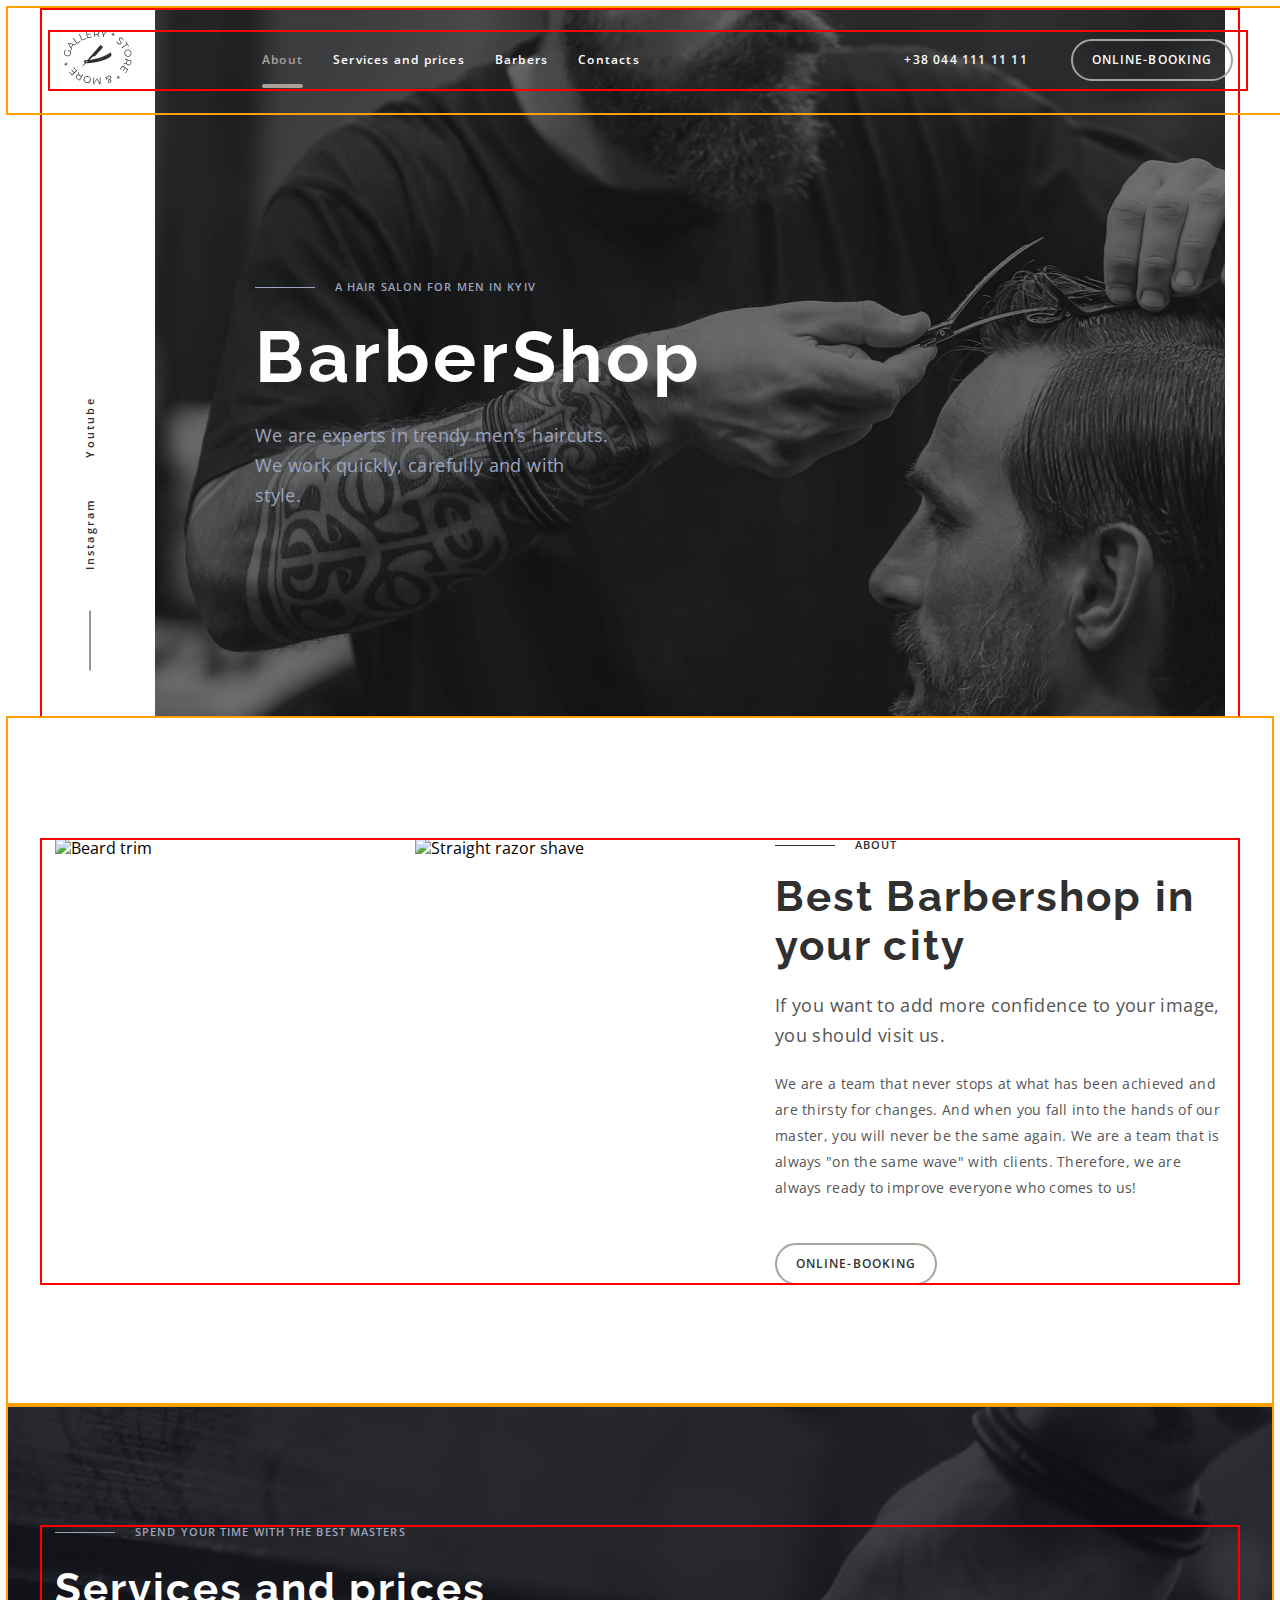
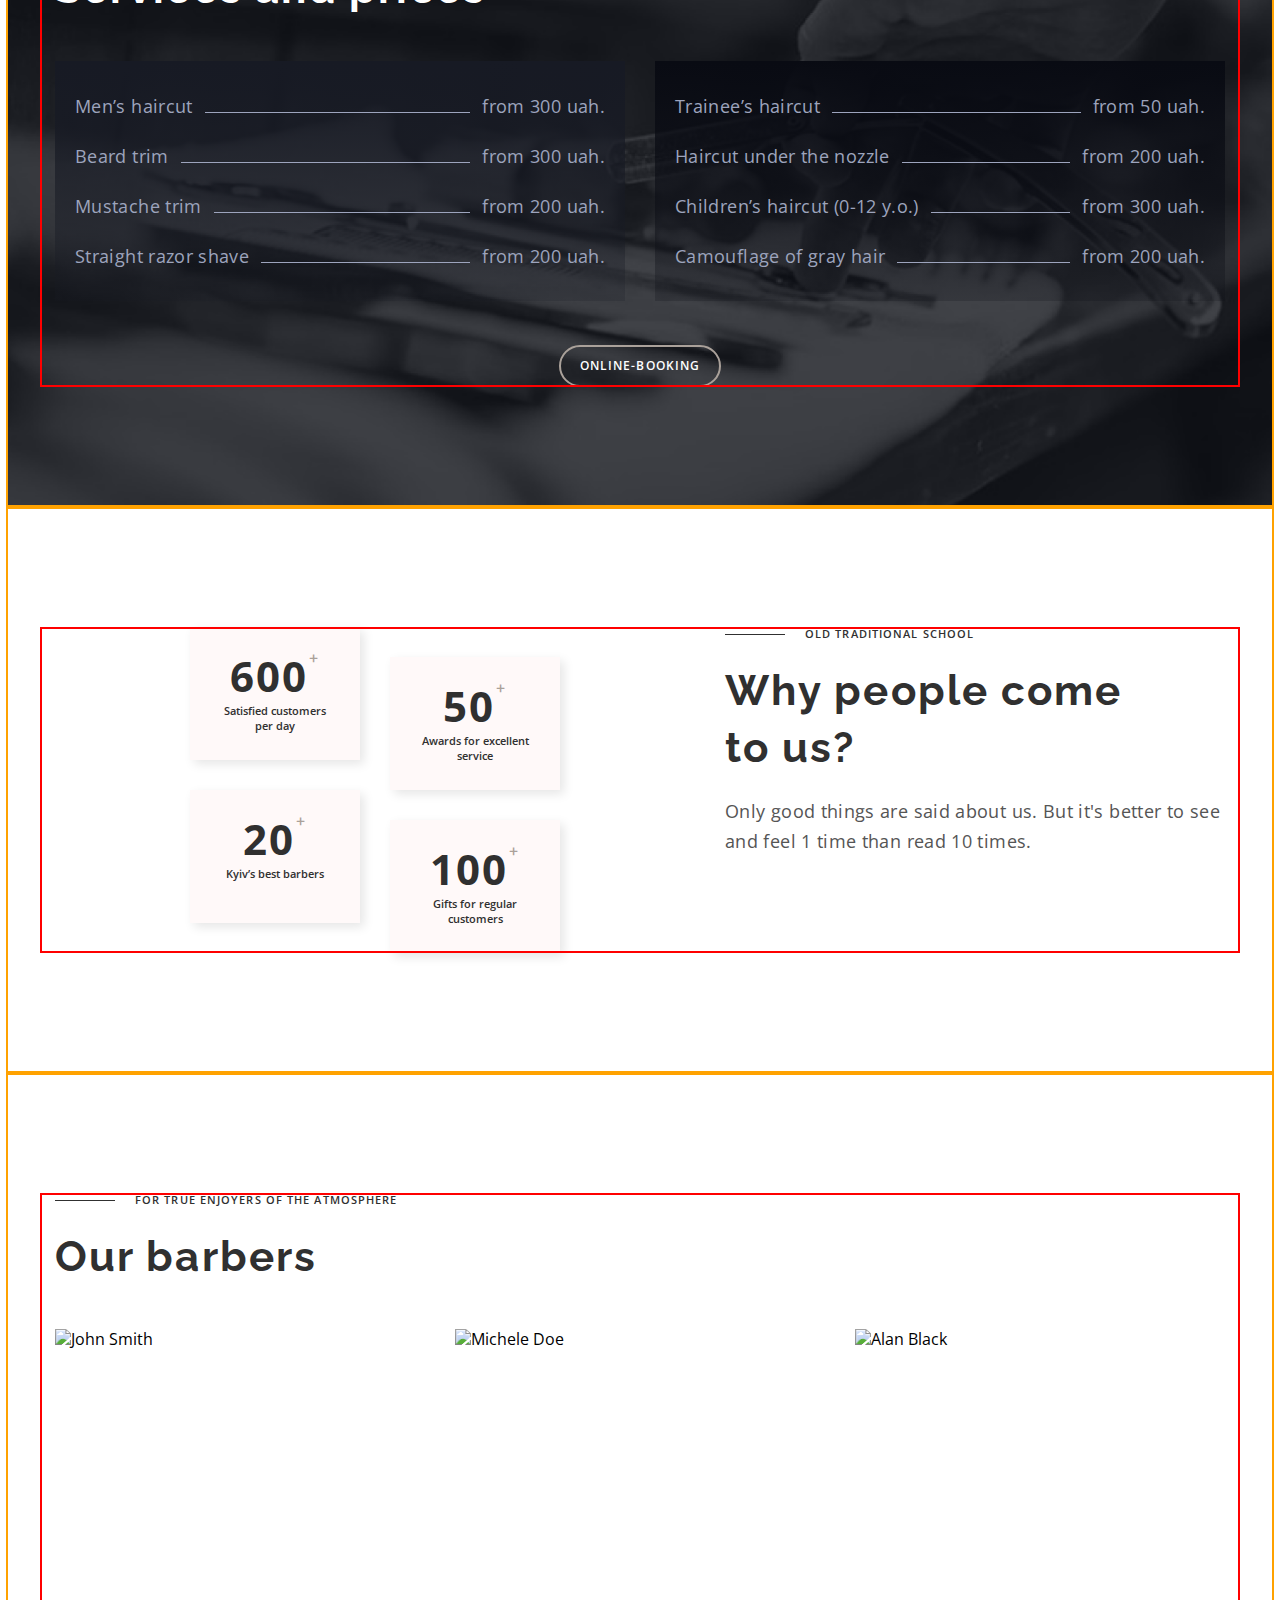
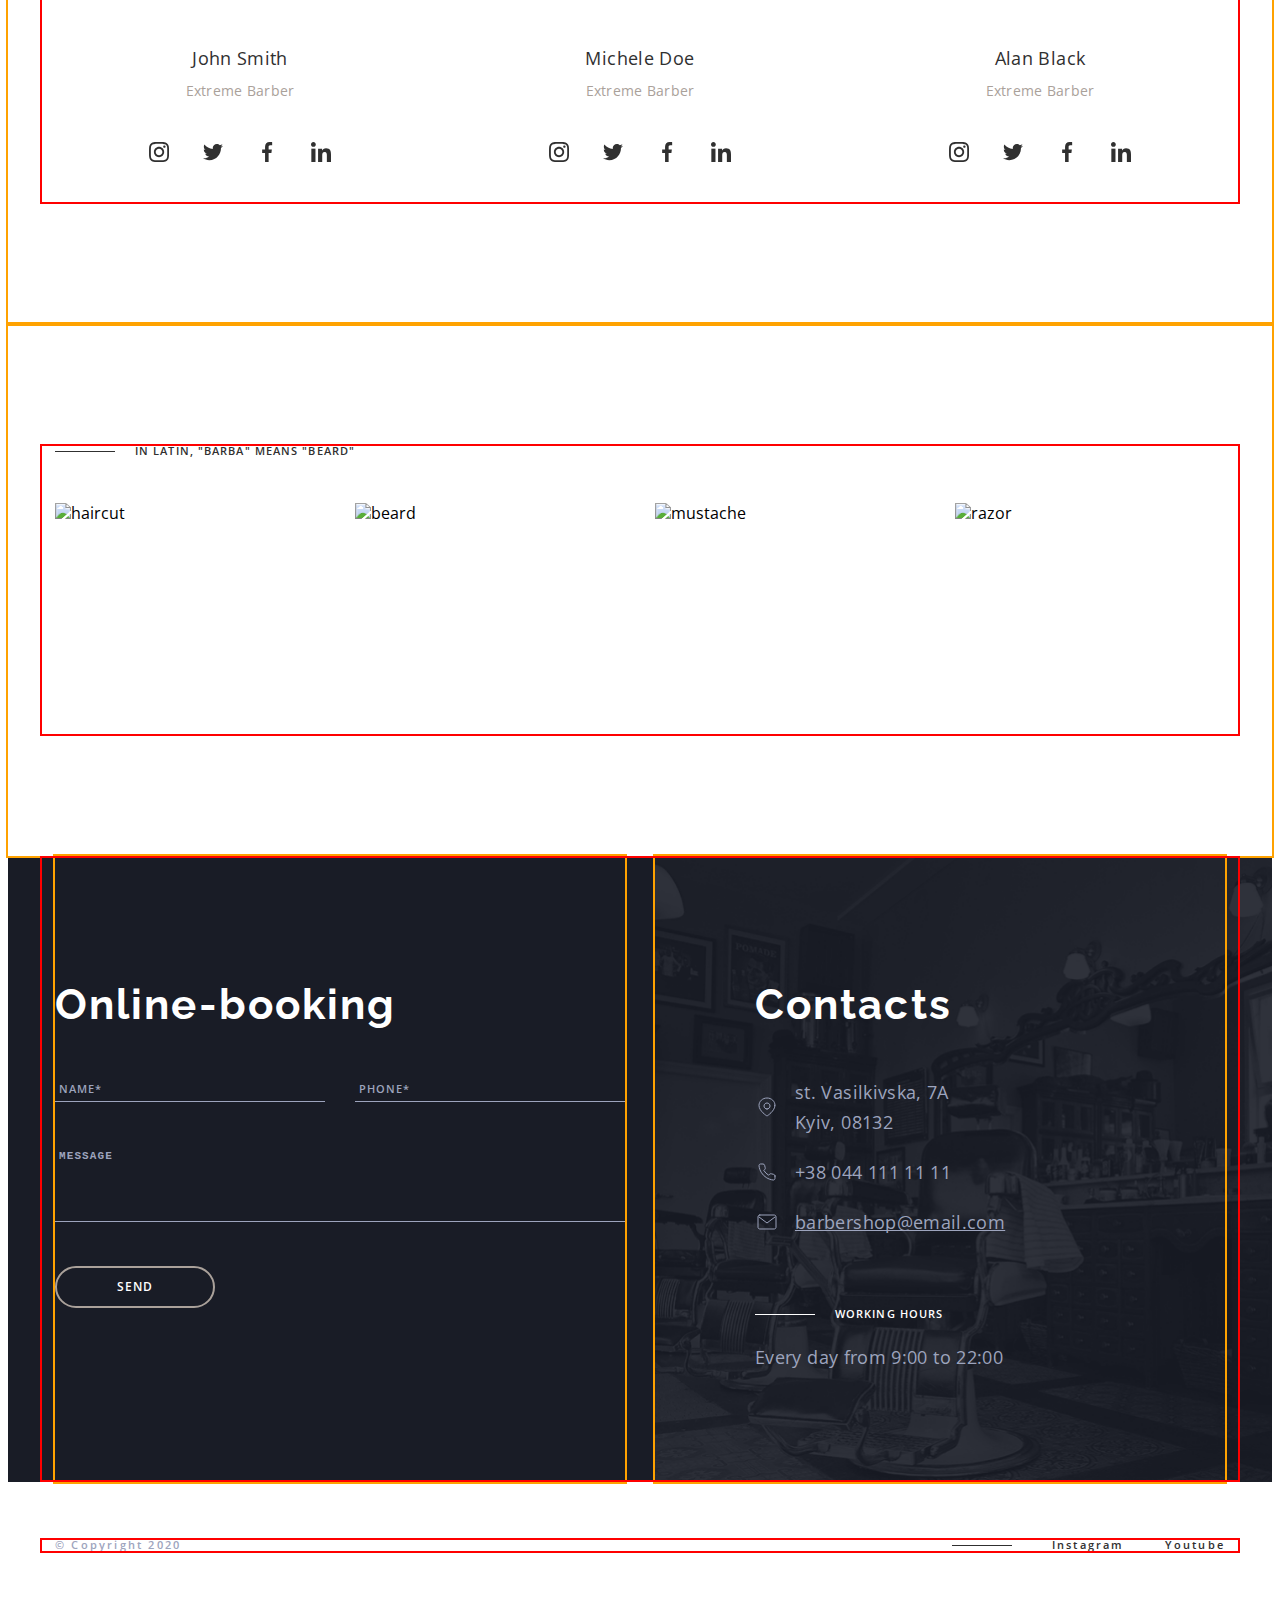
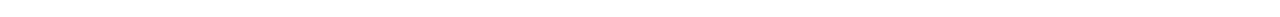
==== commit ffa4a402: "fix-working-hours" ====
--- a/index.html
+++ b/index.html
@@ -947,7 +947,9 @@
                   </li>
                 </ul>
               </address>
-              <h3 class="uppertitle uppertitle-theme-dark">Working hours</h3>
+              <h3 class="uppertitle uppertitle-theme-dark contacts-uppertitle">
+                Working hours
+              </h3>
               <p class="contacts-schedule">
                 Every day from <time datetime="09:00">9:00</time> to
                 <time datetime="22:00">22:00</time>
--- a/css/styles.css
+++ b/css/styles.css
@@ -1258,6 +1258,12 @@
 }
 .contacts-mail {
   text-decoration-skip-ink: none;
+}
+.contacts-uppertitle {
+  color: var(--secondary-text-color-theme-dark);
+}
+.contacts > .uppertitle-theme-dark::before {
+  background-color: var(--secondary-text-color-theme-dark);
 }
 .contacts-schedule {
   font-size: 18px;
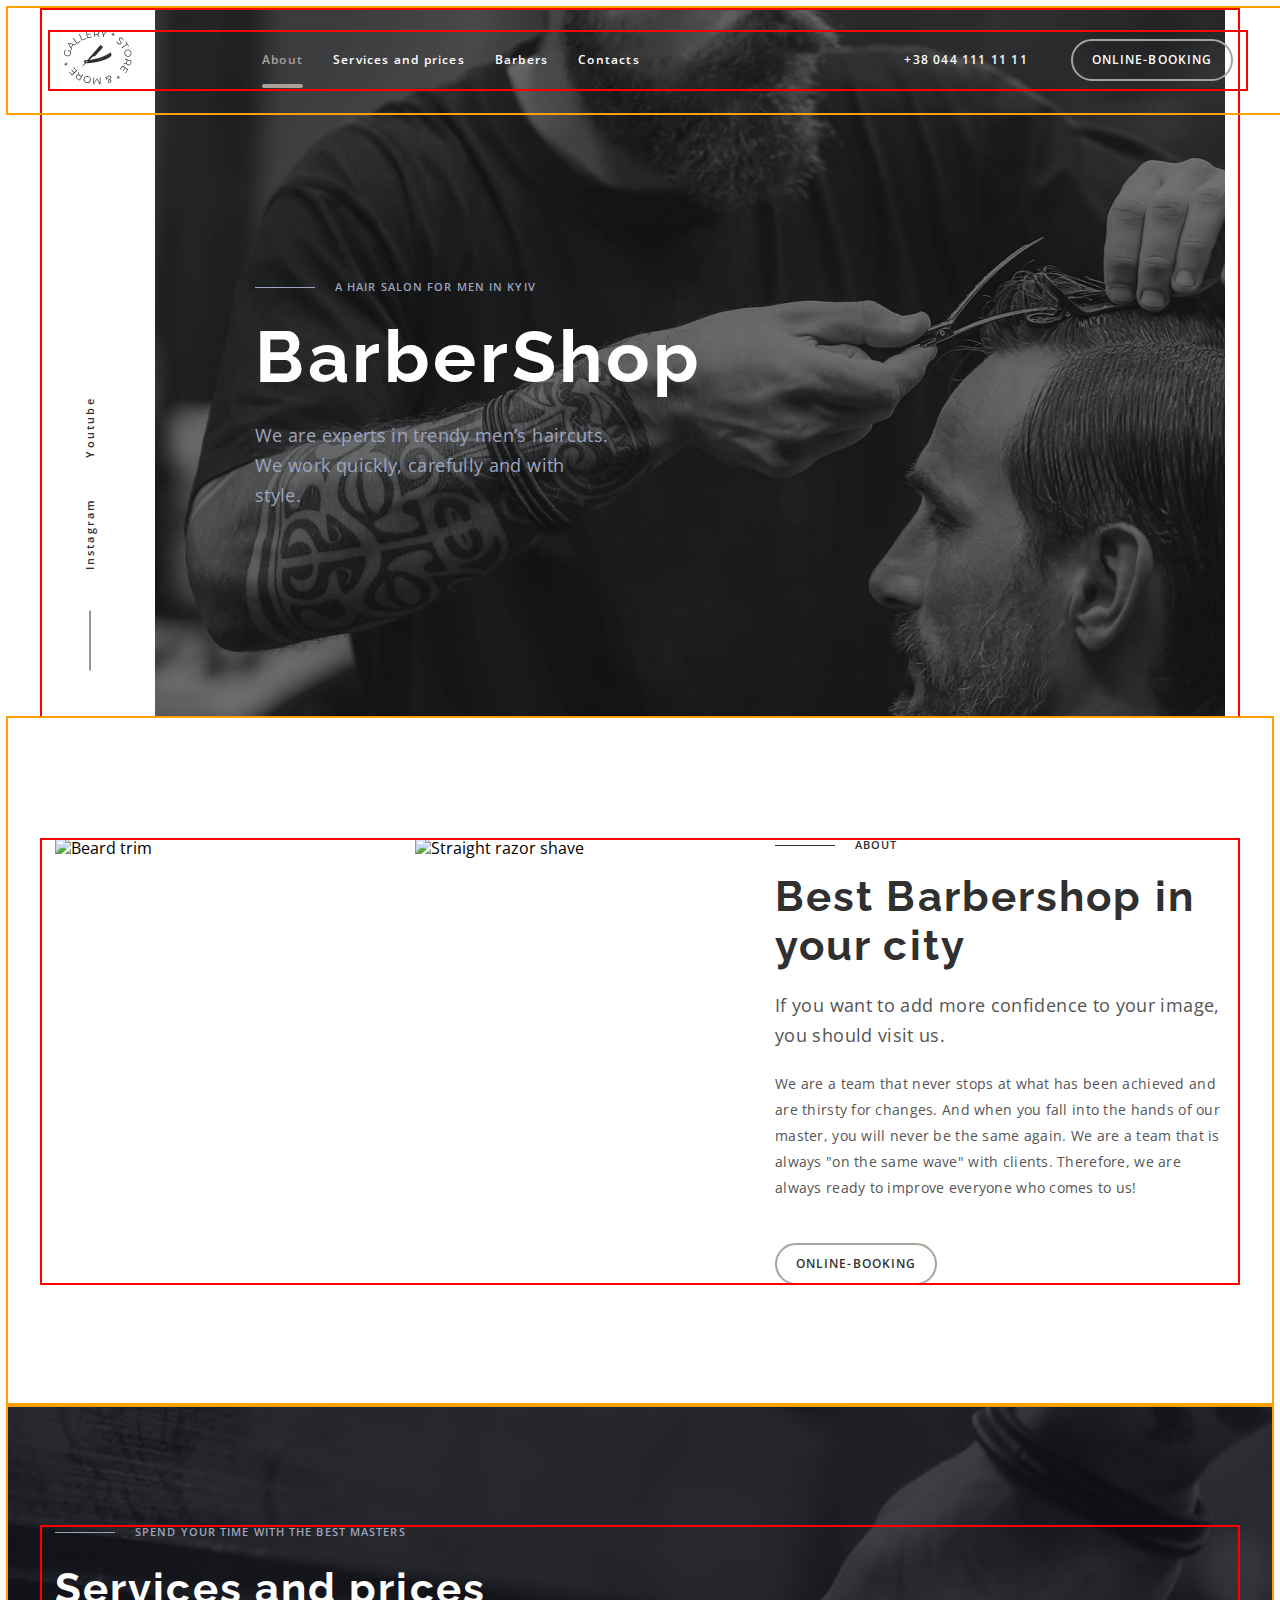
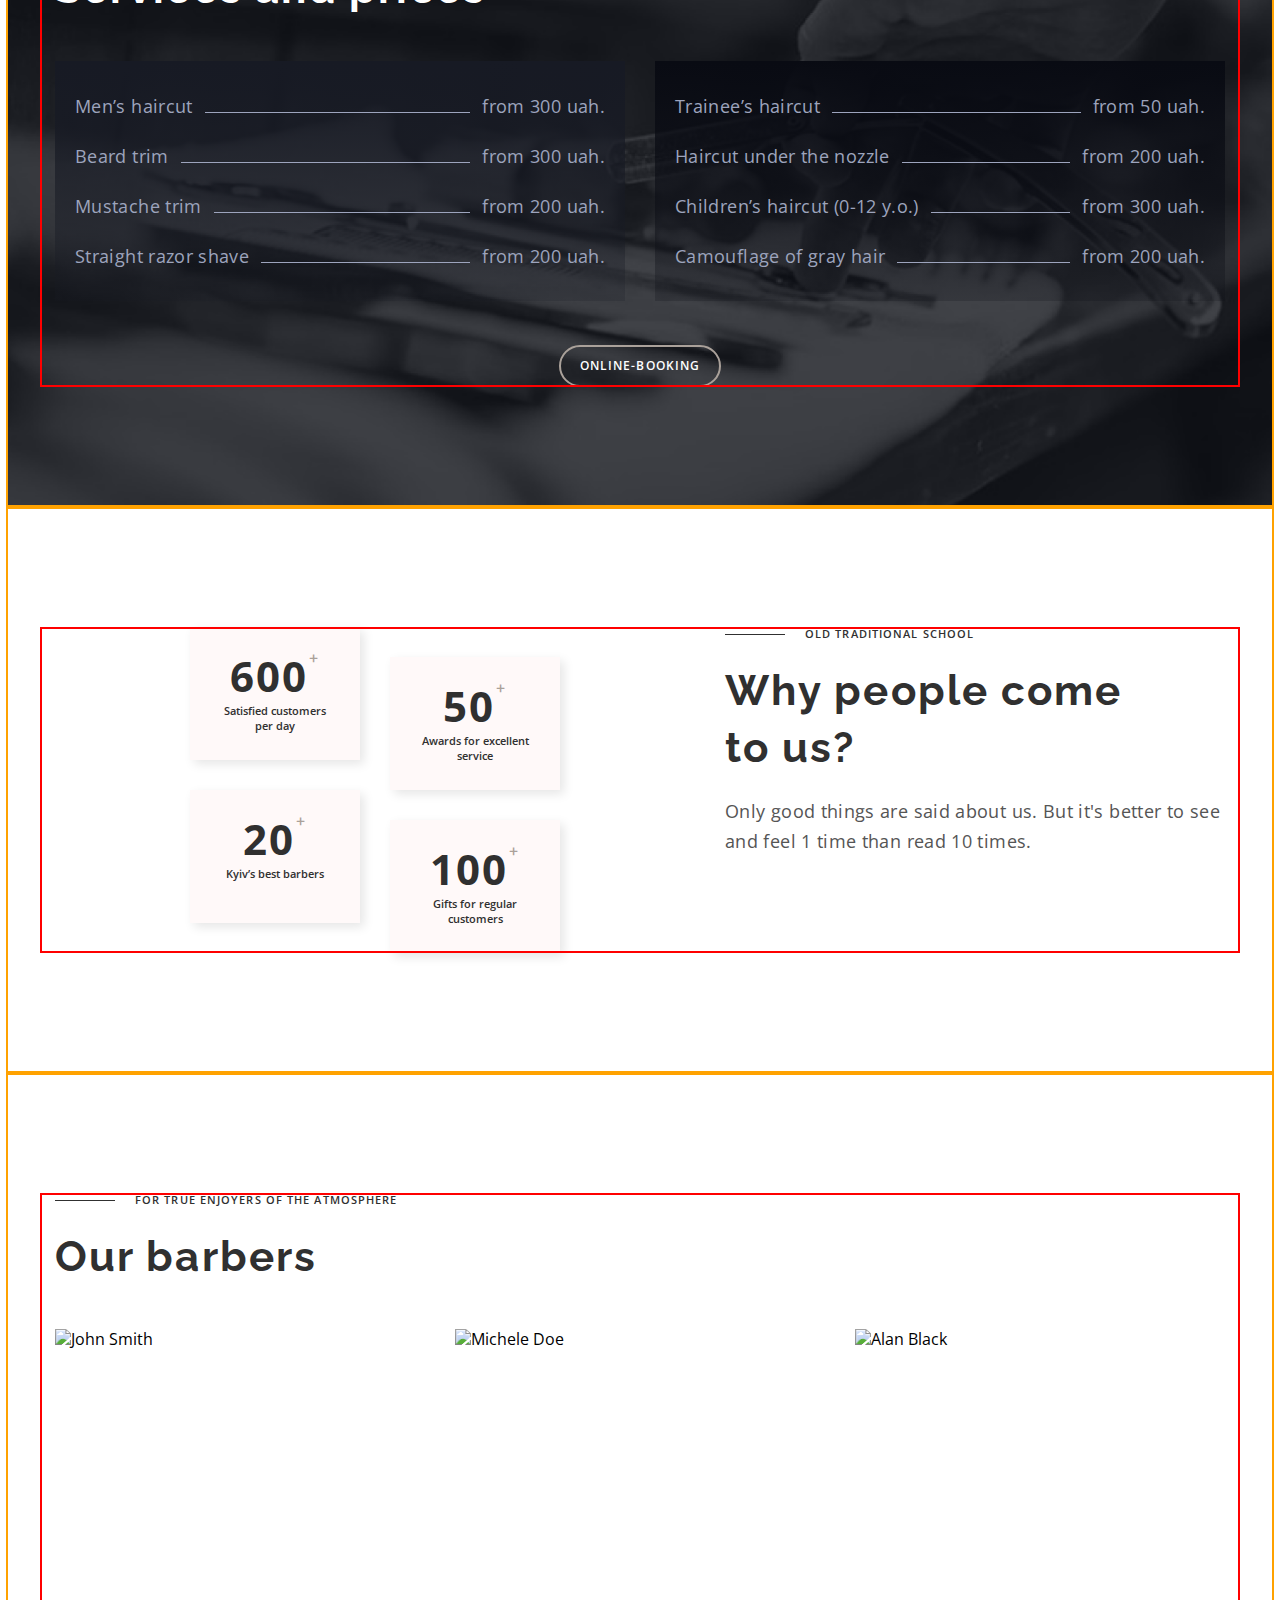
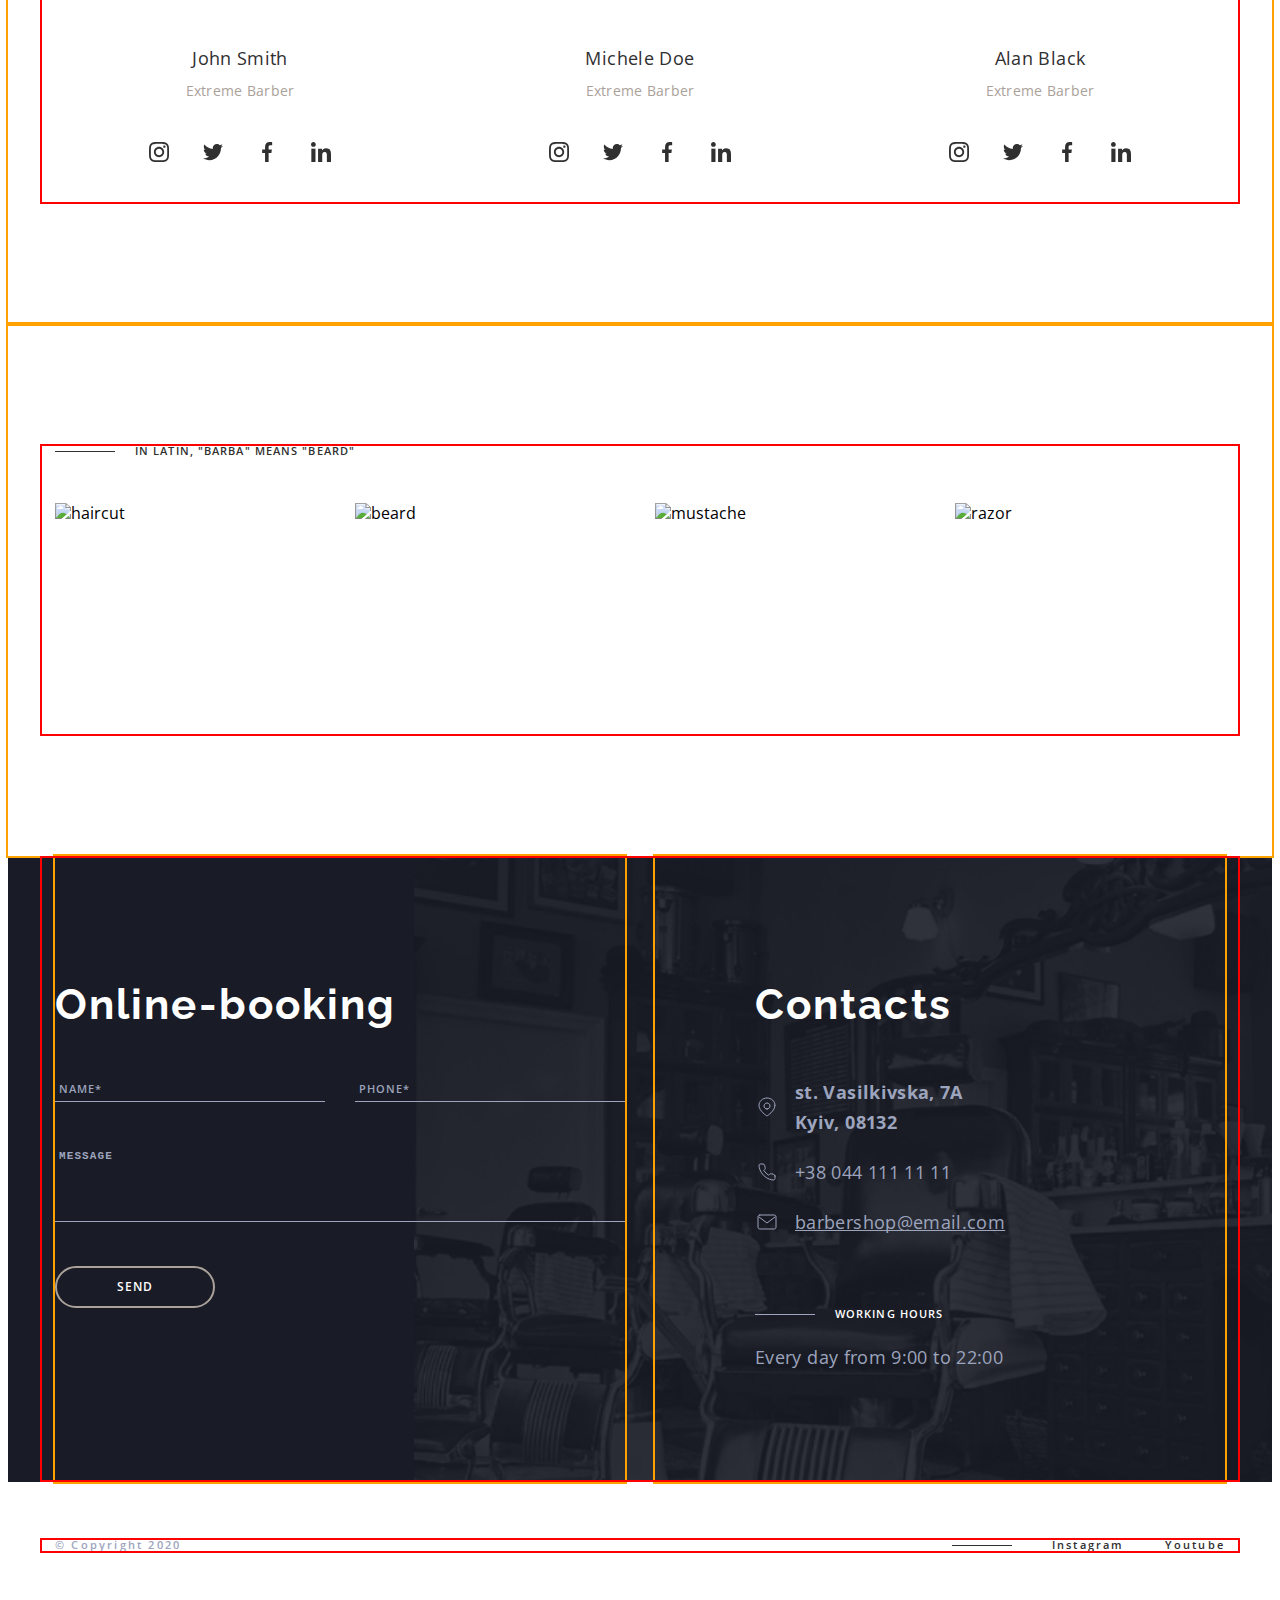
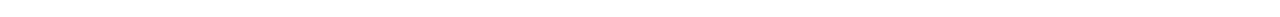
==== commit 755fa123: "fix25.08" ====
--- a/index.html
+++ b/index.html
@@ -908,52 +908,61 @@
             </section>
             <section class="contacts section" id="contacts">
               <h2 class="contacts-title">Contacts</h2>
-              <address class="contacts-address">
-                <ul class="contacts-list list">
-                  <li class="contacts-item">
-                    <a
-                      class="contacts-link link"
-                      href="https://maps.app.goo.gl/fmCrEodEmpCPxJ8r9"
-                      target="_blank"
-                      rel="noopener noreferrer"
-                    >
-                      <svg class="contacts-icon" width="24" height="24">
-                        <use href="./images/sprite.svg#icon-map-pin"></use></svg
-                      >st. Vasilkivska, 7A <br />
-                      Kyiv, 08132</a
-                    >
-                  </li>
-                  <li class="contacts-item">
-                    <a
-                      class="contacts-link link"
-                      href="tel:+380441111111"
-                      target="_blank"
-                      rel="noopener noreferrer"
-                      ><svg class="contacts-icon" width="24" height="24">
-                        <use href="./images/sprite.svg#icon-phone"></use></svg
-                      >+38 044 111 11 11</a
-                    >
-                  </li>
-                  <li class="contacts-item">
-                    <a
-                      class="contacts-link contacts-mail"
-                      href="mailto:barbershop@email.com"
-                      target="_blank"
-                      rel="noopener noreferrer"
-                      ><svg class="contacts-icon" width="24" height="24">
-                        <use href="./images/sprite.svg#icon-mail"></use></svg
-                      >barbershop@email.com</a
-                    >
-                  </li>
-                </ul>
-              </address>
-              <h3 class="uppertitle uppertitle-theme-dark contacts-uppertitle">
-                Working hours
-              </h3>
-              <p class="contacts-schedule">
-                Every day from <time datetime="09:00">9:00</time> to
-                <time datetime="22:00">22:00</time>
-              </p>
+              <div class="contacts-wrapper">
+                <address class="contacts-address">
+                  <ul class="contacts-list list">
+                    <li class="contacts-item">
+                      <a
+                        class="contacts-link contacts-link-adress link"
+                        href="https://maps.app.goo.gl/fmCrEodEmpCPxJ8r9"
+                        target="_blank"
+                        rel="noopener noreferrer"
+                      >
+                        <svg class="contacts-icon" width="24" height="24">
+                          <use
+                            href="./images/sprite.svg#icon-map-pin"
+                          ></use></svg
+                        ><span class="contacts-adress"
+                          >st. Vasilkivska, 7A Kyiv, 08132</span
+                        ></a
+                      >
+                    </li>
+                    <li class="contacts-item">
+                      <a
+                        class="contacts-link link"
+                        href="tel:+380441111111"
+                        target="_blank"
+                        rel="noopener noreferrer"
+                        ><svg class="contacts-icon" width="24" height="24">
+                          <use href="./images/sprite.svg#icon-phone"></use></svg
+                        >+38 044 111 11 11</a
+                      >
+                    </li>
+                    <li class="contacts-item">
+                      <a
+                        class="contacts-link contacts-mail"
+                        href="mailto:barbershop@email.com"
+                        target="_blank"
+                        rel="noopener noreferrer"
+                        ><svg class="contacts-icon" width="24" height="24">
+                          <use href="./images/sprite.svg#icon-mail"></use></svg
+                        >barbershop@email.com</a
+                      >
+                    </li>
+                  </ul>
+                </address>
+                <div class="contacts-working">
+                  <h3
+                    class="uppertitle uppertitle-theme-dark contacts-uppertitle"
+                  >
+                    Working hours
+                  </h3>
+                  <p class="contacts-schedule">
+                    Every day from <time datetime="09:00">9:00</time> to
+                    <time datetime="22:00">22:00</time>
+                  </p>
+                </div>
+              </div>
             </section>
           </div>
         </div>
--- a/css/styles.css
+++ b/css/styles.css
@@ -981,15 +981,35 @@
   color: var(--secondary-text-color-theme-dark);
   margin-bottom: 44px;
 }
+@media screen and (max-width: 479.98px) {
+  .booking-title {
+    font-size: 34px;
+  }
+}
 .booking-contacts {
   max-width: 1600px;
   margin-left: auto;
   margin-right: auto;
+  background-color: #191c26;
   background-image: url(../images/contacts/contacts-bg.png);
-  background-color: #191c26;
   background-repeat: no-repeat;
-  background-size: contain;
-  background-position: center left calc(50% + 406px);
+  background-size: cover;
+  background-position: center calc(557px);
+}
+@media screen and (min-width: 480px) {
+  .booking-contacts {
+    background-position: center calc(566px);
+  }
+}
+@media screen and (min-width: 768px) {
+  .booking-contacts {
+    background-position: center calc(532px);
+  }
+}
+@media screen and (min-width: 1200px) {
+  .booking-contacts {
+    background-position: center left calc(50% + 406px);
+  }
 }
 @media screen and (min-width: 1200px) {
   .booking-contacts .container {
@@ -1207,6 +1227,10 @@
 /* =============================================Contacts============ */
 .contacts {
   max-width: 100%;
+  /* background-image: url(../images/contacts/contacts-bg.png);
+  background-repeat: no-repeat;
+  background-size: cover; */
+  /* background-position: center left calc(50% + 406px); */
 }
 @media screen and (min-width: 1200px) {
   .contacts {
@@ -1216,6 +1240,11 @@
 }
 .contacts.section {
   padding-bottom: 110px;
+}
+@media screen and (max-width: 479.98px) {
+  .contacts-title {
+    font-size: 34px;
+  }
 }
 .contacts-title {
   font-family: 'Raleway', sans-serif;
@@ -1224,12 +1253,26 @@
   color: var(--secondary-text-color-theme-dark);
   margin-bottom: 44px;
 }
-@media screen and (max-width: 767.98px) {
+@media screen and (max-width: 479.98px) {
+  .contacts-title {
+    font-size: 34px;
+  }
+}
+@media screen and (min-width: 480px) and (max-width: 767.98px) {
   .contacts-title {
     padding-left: 100px;
   }
 }
-.contacts-address {
+@media screen and (min-width: 768px) and (max-width: 1199.98px) {
+  .contacts-wrapper {
+    display: flex;
+    gap: 30px;
+  }
+}
+@media screen and (min-width: 768px) and (max-width: 1199.98px) {
+  .contacts-address {
+    width: 330px;
+  }
 }
 @media screen and (max-width: 767.98px) {
   .contacts-list {
@@ -1256,14 +1299,23 @@
   letter-spacing: 0.02em;
   color: var(--primary-text-color-theme-dark);
 }
+.contacts-link-adress {
+  font-weight: 700;
+}
+@media screen and (min-width: 768px) {
+  .contacts-adress {
+    width: 180px;
+  }
+}
+.contacts-icon {
+  width: 24px;
+  height: 24px;
+}
 .contacts-mail {
   text-decoration-skip-ink: none;
 }
 .contacts-uppertitle {
   color: var(--secondary-text-color-theme-dark);
-}
-.contacts > .uppertitle-theme-dark::before {
-  background-color: var(--secondary-text-color-theme-dark);
 }
 .contacts-schedule {
   font-size: 18px;
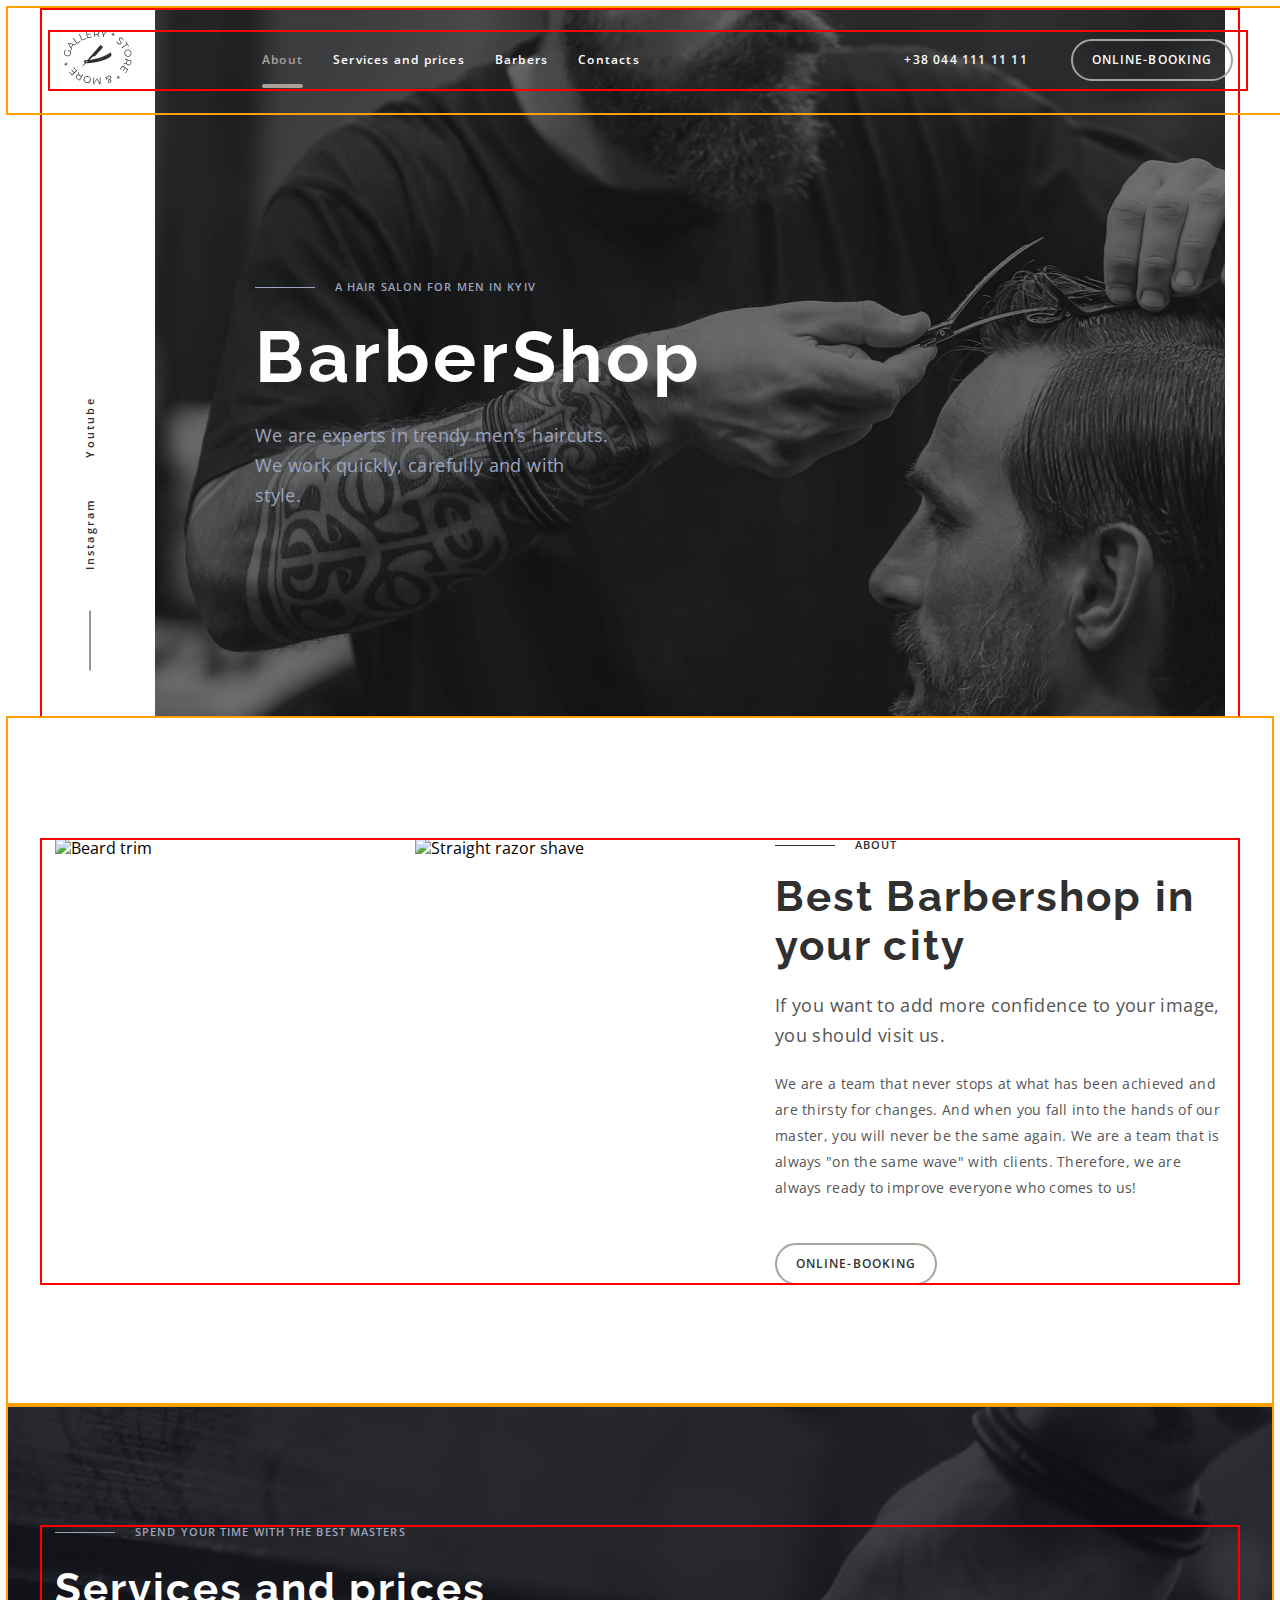
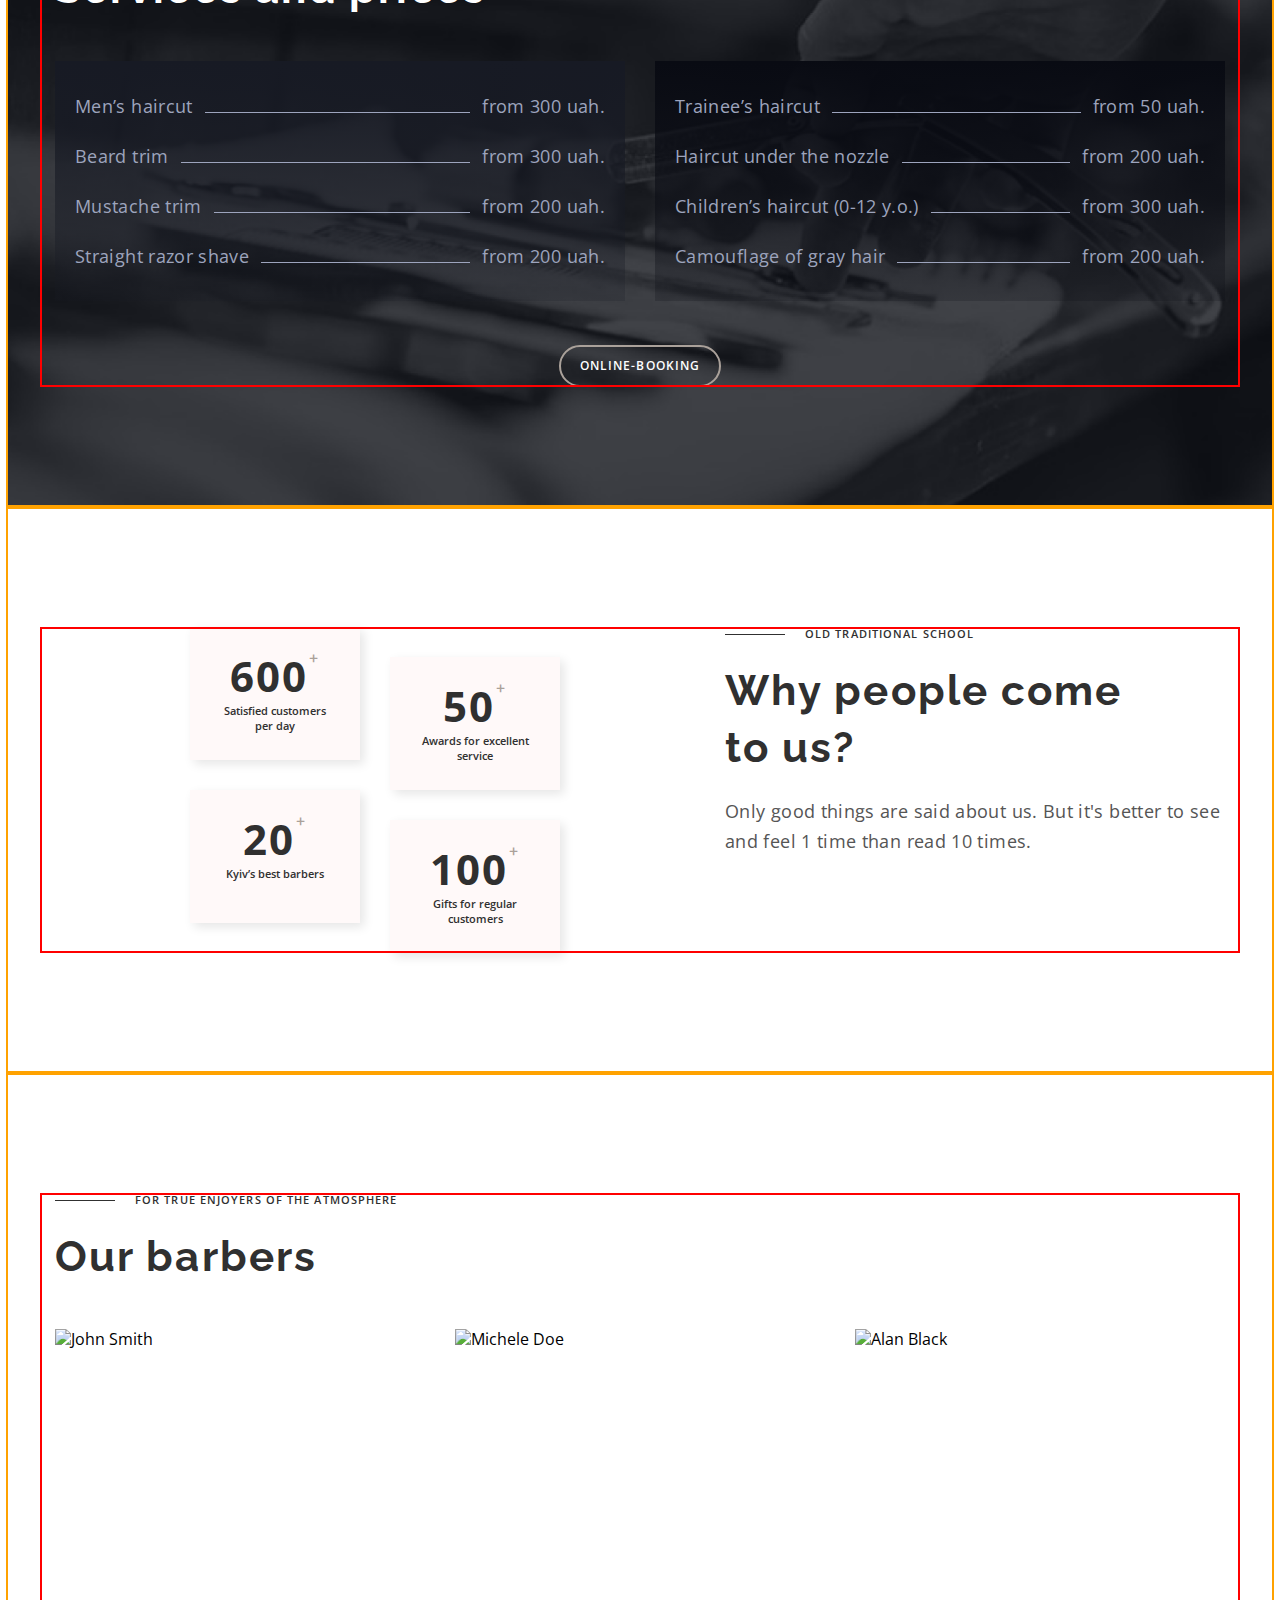
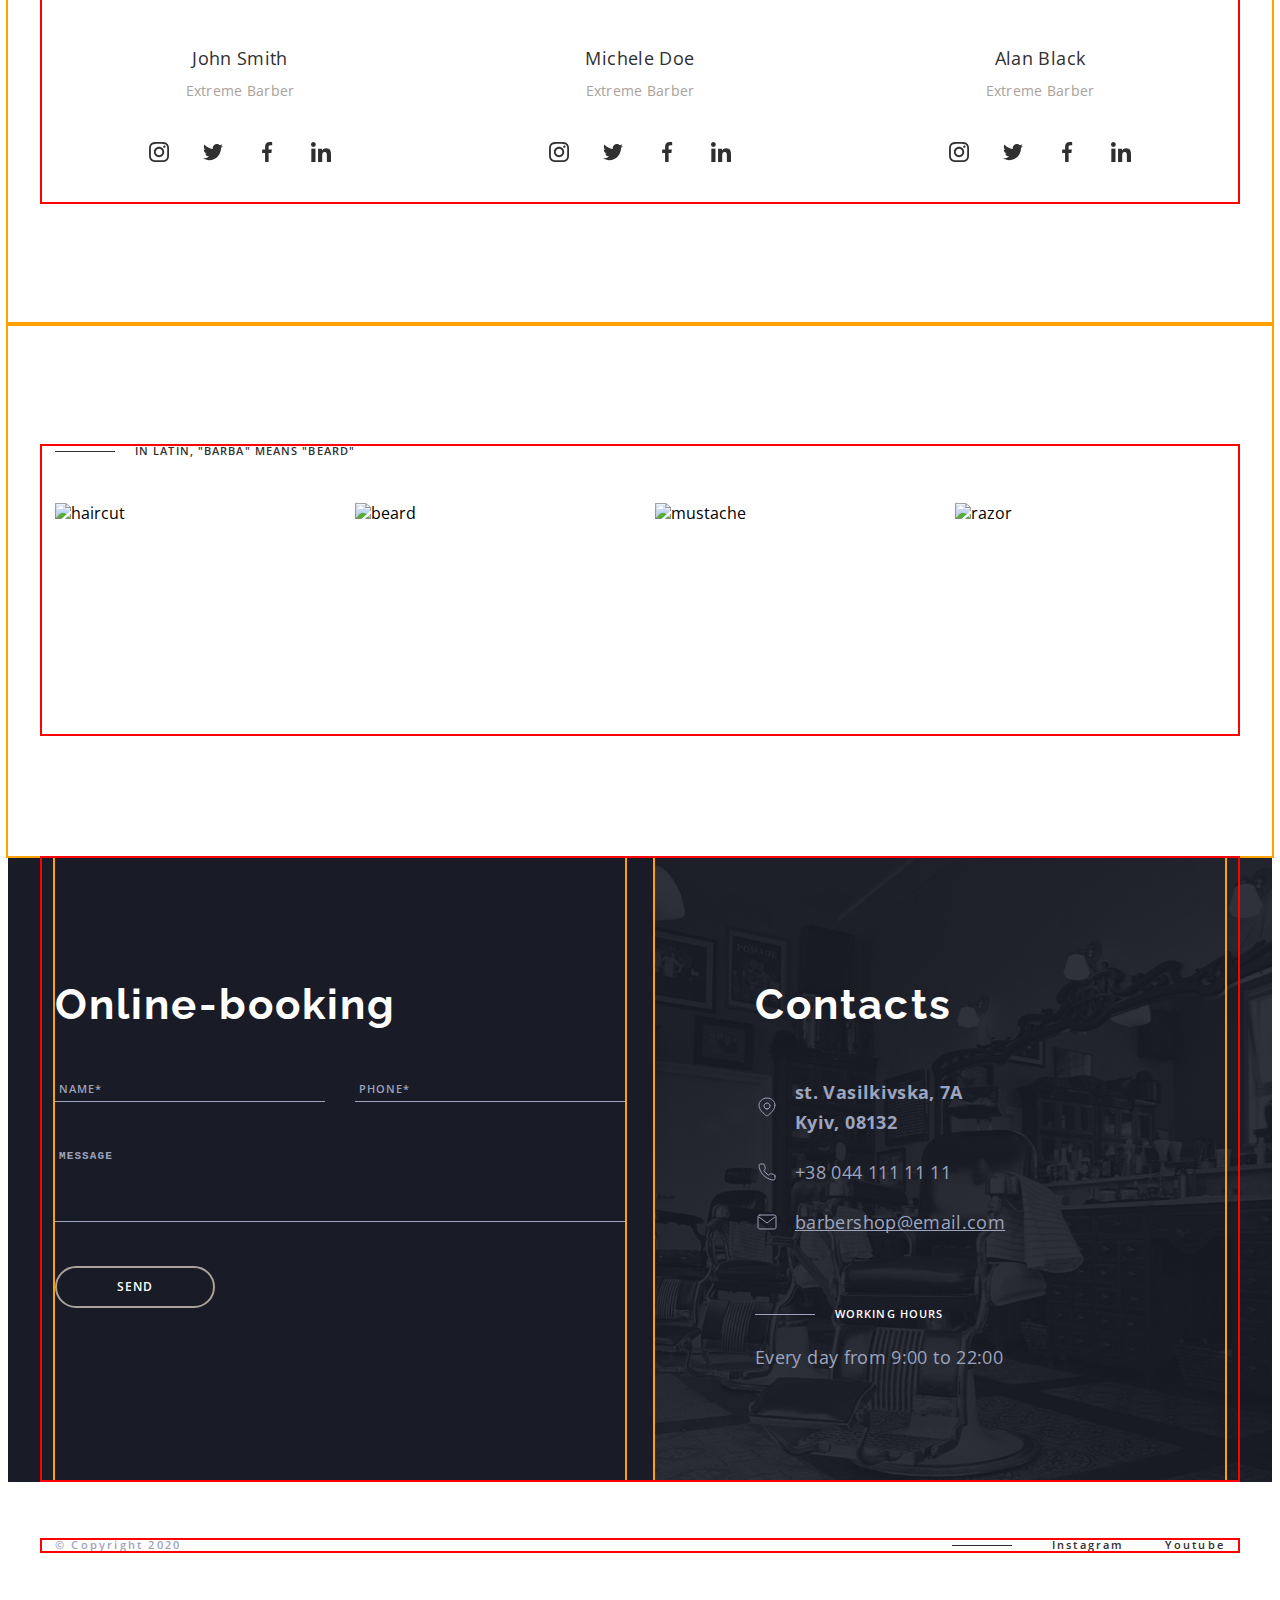
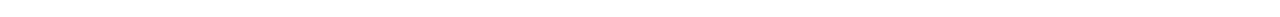
==== commit 4d17710d: "fixmodal" ====
--- a/index.html
+++ b/index.html
@@ -11,10 +11,6 @@
       href="https://fonts.googleapis.com/css2?family=Open+Sans:wght@300..800&family=Raleway:wght@700&display=swap"
       rel="stylesheet"
     />
-    <!-- <link
-      rel="stylesheet"
-      href="https://cdnjs.cloudflare.com/ajax/libs/modern-normalize/2.0.0/modern-normalize.min.css"
-    /> -->
     <link
       rel="stylesheet"
       href="https://cdnjs.cloudflare.com/ajax/libs/modern-normalize/2.0.0/modern-normalize.min.css"
@@ -994,108 +990,120 @@
         </div>
       </footer>
       <!--====================================== Modal -->
-      <!-- <div class="backdrop is-hidden" data-modal>
-      <div class="modal">
-        <button type="button" class="btn-modal-close-test" data-modal-close>
-          <svg class="modal-close-svg" width="12" height="12">
-            <use href="./images/sprite.svg#icon-close"></use>
+      <div class="backdrop is-hidden" data-modal>
+        <div class="modal">
+          <button type="button" class="btn-modal-close-test" data-modal-close>
+            <svg class="modal-close-svg" width="12" height="12">
+              <use href="./images/sprite.svg#icon-close"></use>
+            </svg>
+          </button>
+
+          <form class="modal-form">
+            <label class="modal-form-field">
+              <span class="modal-form-inp-desc">Name*</span>
+              <span class="modal-form-input-wrapper">
+                <input
+                  class="modal-form-input"
+                  type="text"
+                  name="user-name"
+                  required
+                />
+                <span class="modal-form-input-icon"></span>
+              </span>
+            </label>
+            <label class="modal-form-field">
+              <span class="modal-form-inp-desc">Phone*</span>
+              <span class="modal-form-input-wrapper">
+                <input
+                  class="modal-form-input"
+                  type="tel"
+                  name="user-phone"
+                  pattern="\+?3?8?0?\d{9}"
+                  title="Введіть коректний номер телефону у форматі +380XXXXXXXXX або 0XXXXXXXXX"
+                  required
+                />
+                <span class="modal-form-input-icon"></span>
+              </span>
+            </label>
+            <label class="modal-form-field">
+              <span class="modal-form-inp-desc">Message*</span>
+              <textarea
+                class="modal-form-comment"
+                name="user-comment"
+                placeholder="Type the text..."
+              ></textarea>
+            </label>
+
+            <input
+              id="user-policy"
+              type="checkbox"
+              class="modal-input-check visually-hidden"
+            />
+            <label for="user-policy" class="modal-form-check-desc">
+              I agree with the newsletter and&nbsp;
+              <a href="">Terms of the contract</a>
+            </label>
+
+            <button
+              class="modal-btn modal-btn-theme-light form-button"
+              type="submit"
+            >
+              Send
+            </button>
+          </form>
+        </div>
+      </div>
+      <!--====================================== Mobile menu -->
+      <div class="menu-container js-menu-container" id="mobile-menu">
+        <button class="menu-toggle js-close-menu">
+          <svg
+            fill="currentColor"
+            viewBox="0 0 20 20"
+            xmlns="http://www.w3.org/2000/svg"
+            width="24"
+            height="24"
+          >
+            <path
+              fill-rule="evenodd"
+              d="M4.293 4.293a1 1 0 011.414 0L10 8.586l4.293-4.293a1 1 0 111.414 1.414L11.414 10l4.293 4.293a1 1 0 01-1.414 1.414L10 11.414l-4.293 4.293a1 1 0 01-1.414-1.414L8.586 10 4.293 5.707a1 1 0 010-1.414z"
+              clip-rule="evenodd"
+            ></path>
           </svg>
         </button>
 
-      <form class="modal-form">
-        <label class="modal-form-field">
-          <span class="modal-form-inp-desc">Name*</span>
-          <span class="modal-form-input-wrapper">
-            <input 
-          class="modal-form-input" 
-          type="text" 
-          name="user-name"
-          required>
-          <span class="modal-form-input-icon"></span>
-          </span>
-          
-        </label>
-        <label class="modal-form-field">
-          <span class="modal-form-inp-desc">Phone*</span>
-          <span class="modal-form-input-wrapper">
-          <input 
-          class="modal-form-input" 
-          type="tel" 
-          name="user-phone"
-          pattern="\+?3?8?0?\d{9}"
-          title="Введіть коректний номер телефону у форматі +380XXXXXXXXX або 0XXXXXXXXX"
-          required>
-          <span class="modal-form-input-icon"></span>
-          </span>
-        </label>
-        <label class="modal-form-field">
-          <span class="modal-form-inp-desc">Message*</span>
-          <textarea 
-          class="modal-form-comment" 
-          name="user-comment"
-          placeholder="Type the text..."></textarea></label>
-
-        <input id="user-policy" type="checkbox" class="modal-input-check visually-hidden">
-        <label for="user-policy" class="modal-form-check-desc">
-          I agree with the newsletter and&nbsp; <a href="">Terms of the contract</a> 
-        </label>
-
-        <button class="modal-btn modal-btn-theme-light form-button" 
-      type="submit">Send
-      </button>
-      </form>
-        
-      </div>
-    </div> -->
-      <!--====================================== Mobile menu -->
-      <!-- <div class="menu-container js-menu-container" id="mobile-menu">
-      <button class="menu-toggle js-close-menu">
-        <svg
-          fill="currentColor"
-          viewBox="0 0 20 20"
-          xmlns="http://www.w3.org/2000/svg"
-          width="24"
-          height="24"
-        >
-          <path
-            fill-rule="evenodd"
-            d="M4.293 4.293a1 1 0 011.414 0L10 8.586l4.293-4.293a1 1 0 111.414 1.414L11.414 10l4.293 4.293a1 1 0 01-1.414 1.414L10 11.414l-4.293 4.293a1 1 0 01-1.414-1.414L8.586 10 4.293 5.707a1 1 0 010-1.414z"
-            clip-rule="evenodd"
-          ></path>
-        </svg>
-      </button>
-
-      <ul class="mobile-menu">
-        <li><a href="" class="link">About</a></li>
-        <li><a href="" class="link">Services and prices</a></li>
-        <li><a href="" class="link">Barbers</a></li>
-        <li><a href="" class="link">Contacts</a></li>
-      </ul>
-      <a class="modal-contact link" href="tel:+380441111111"
+        <ul class="mobile-menu">
+          <li><a href="" class="link">About</a></li>
+          <li><a href="" class="link">Services and prices</a></li>
+          <li><a href="" class="link">Barbers</a></li>
+          <li><a href="" class="link">Contacts</a></li>
+        </ul>
+        <a class="modal-contact link" href="tel:+380441111111"
           >+38 044 111 11 11</a
         >
-        <button class="modal-btn" type="button" data-modal-open>Online-booking</button>
-    <ul class="media-list list">
-      <li class="media-list-item">
-        <a
-          class="media-list-link link"
-          href="https://www.instagram.com/"
-          target="_blank"
-          rel="noopener noreferrer"
-          >Instagram</a
-        >
-      </li>
-      <li class="media-list-item">
-        <a
-          class="media-list-link link"
-          href="https://www.youtube.com/"
-          target="_blank"
-          rel="noopener noreferrer"
-          >Youtube</a
-        >
-      </li>
-    </ul>
-    </div>     -->
+        <button class="modal-btn" type="button" data-modal-open>
+          Online-booking
+        </button>
+        <ul class="media-list list">
+          <li class="media-list-item">
+            <a
+              class="media-list-link link"
+              href="https://www.instagram.com/"
+              target="_blank"
+              rel="noopener noreferrer"
+              >Instagram</a
+            >
+          </li>
+          <li class="media-list-item">
+            <a
+              class="media-list-link link"
+              href="https://www.youtube.com/"
+              target="_blank"
+              rel="noopener noreferrer"
+              >Youtube</a
+            >
+          </li>
+        </ul>
+      </div>
       <!--====================================== JS -->
       <script src="https://unpkg.com/aos@2.3.1/dist/aos.js"></script>
       <script src="./js/modal.js"></script>
--- a/css/styles.css
+++ b/css/styles.css
@@ -971,6 +971,10 @@
 
 /* =============================================Online-booking====== */
 
+.booking-contacts .container {
+  overflow: hidden;
+}
+
 .booking {
   max-width: 100%;
 }
@@ -993,7 +997,6 @@
   background-color: #191c26;
   background-image: url(../images/contacts/contacts-bg.png);
   background-repeat: no-repeat;
-  background-size: cover;
   background-position: center calc(557px);
 }
 @media screen and (min-width: 480px) {
@@ -1227,10 +1230,6 @@
 /* =============================================Contacts============ */
 .contacts {
   max-width: 100%;
-  /* background-image: url(../images/contacts/contacts-bg.png);
-  background-repeat: no-repeat;
-  background-size: cover; */
-  /* background-position: center left calc(50% + 406px); */
 }
 @media screen and (min-width: 1200px) {
   .contacts {
@@ -1399,6 +1398,100 @@
 }
 */
 /* ============================================/Footer============== */
+
+.backdrop {
+  position: fixed;
+  top: 0;
+  left: 0;
+  height: 100%;
+  width: 100%;
+  background-color: rgba(51, 51, 57, 0.585);
+  z-index: 100;
+  transition: opacity 250ms cubic-bezier(0.4, 0, 0.2, 1),
+    visibility 250ms cubic-bezier(0.4, 0, 0.2, 1);
+  backdrop-filter: blur(6px);
+}
+.backdrop.is-hidden {
+  opacity: 0;
+  visibility: hidden;
+  pointer-events: none;
+  transition-delay: 400ms;
+}
+.modal {
+  position: fixed;
+  top: 50%;
+  left: 50%;
+  transform: translate(-50%, -50%) rotate(0) scale(1);
+  opacity: 1;
+  width: 300px;
+  min-height: 300px;
+  padding: 15px;
+  background-color: #ffffff;
+  transition: transform 400ms cubic-bezier(0.4, 0, 0.2, 1) 250ms,
+    opacity 400ms cubic-bezier(0.4, 0, 0.2, 1) 250ms;
+}
+@media screen and (min-width: 480px) {
+  .modal {
+    width: 330px;
+    min-height: 330px;
+    padding: 15px;
+  }
+}
+@media screen and (min-width: 768px) {
+  .modal {
+    width: 400px;
+    min-height: 400px;
+    padding: 30px;
+  }
+}
+@media screen and (min-width: 1200px) {
+  .modal {
+    width: 500px;
+    min-height: 500px;
+    padding: 40px;
+  }
+}
+.backdrop.is-hidden .modal {
+  transform: translate(-50%, -50%) rotate(360deg) scale(0.2);
+  opacity: 0;
+}
+.btn-modal-close-test {
+  position: absolute;
+  top: 10px;
+  right: 10px;
+  display: flex;
+  align-items: center;
+  justify-content: center;
+  padding: 0;
+  width: 20px;
+  height: 20px;
+  border: 1px solid var(--primary-text-color-theme-light);
+  border-radius: 50%;
+  background-color: transparent;
+
+  transition: border-color 250ms cubic-bezier(0.4, 0, 0.2, 1);
+}
+@media screen and (min-width: 1200px) {
+  .btn-modal-close-test {
+    top: 15px;
+    right: 15px;
+    width: 25px;
+    height: 25px;
+  }
+}
+.btn-modal-close-test:hover,
+.btn-modal-close-test:focus {
+  border-color: var(--accent-color);
+}
+.modal-close-svg {
+  fill: var(--primary-text-color-theme-light);
+  transition: fill 250ms cubic-bezier(0.4, 0, 0.2, 1);
+}
+.btn-modal-close-test:hover .modal-close-svg,
+.btn-modal-close-test:focus .modal-close-svg {
+  fill: var(--accent-color);
+}
+
 /* .backdrop {
   position: fixed;
   top: 0;
@@ -1463,6 +1556,112 @@
   fill: var(--accent-color);
 } */
 /* ===================================Modal form==================== */
+.form-button {
+  display: block;
+  margin-left: auto;
+  margin-right: auto;
+}
+.modal-form {
+  display: flex;
+  flex-direction: column;
+}
+.modal-form-field {
+  margin-bottom: 15px;
+}
+.modal-form-inp-desc {
+  display: block;
+  font-size: 14px;
+  font-weight: 400;
+  line-height: 1.2;
+  margin-bottom: 8px;
+  color: var(--secondary-text-color-theme-light);
+}
+.modal-form-input {
+  width: 100%;
+  height: 40px;
+  border: 1px solid var(--primary-text-color-theme-light);
+  border-radius: 5px;
+  padding-left: 42px;
+  font-size: 14px;
+  font-weight: 400;
+  line-height: 1.2;
+  color: var(--secondary-text-color-theme-light);
+  transition: border-color 250ms cubic-bezier(0.4, 0, 0.2, 1);
+}
+.modal-form-input:focus,
+.modal-form-comment:focus {
+  outline: none;
+  border-color: var(--accent-color);
+}
+.modal-form-input:focus + .modal-form-input-icon {
+  background-color: var(--accent-color);
+}
+.modal-form-input-wrapper {
+  display: block;
+  position: relative;
+}
+.modal-form-input-icon {
+  position: absolute;
+  top: 50%;
+  left: 12px;
+  transform: translateY(-50%);
+  display: block;
+  width: 18px;
+  height: 18px;
+  background-color: var(--primary-text-color-theme-light);
+  transition: background-color 250ms cubic-bezier(0.4, 0, 0.2, 1);
+}
+.modal-form-comment {
+  width: 100%;
+  height: 100px;
+  resize: none;
+  border: 1px solid var(--primary-text-color-theme-light);
+  border-radius: 5px;
+  padding: 8px 12px;
+  font-size: 14px;
+  font-weight: 400;
+  line-height: 1.4;
+  color: var(--secondary-text-color-theme-light);
+  transition: border-color 250ms cubic-bezier(0.4, 0, 0.2, 1);
+}
+.modal-form-check-desc::before {
+  content: '';
+  display: block;
+  width: 18px;
+  height: 18px;
+  border: 1px solid var(--secondary-text-color-theme-light);
+  border-radius: 5px;
+  cursor: pointer;
+  margin-right: 10px;
+}
+.modal-form-check-desc {
+  display: flex;
+  align-items: center;
+  font-size: 9px;
+  margin-bottom: 20px;
+}
+@media screen and (min-width: 480px) {
+  .modal-form-check-desc {
+    font-size: 10px;
+  }
+}
+@media screen and (min-width: 768px) {
+  .modal-form-check-desc {
+    font-size: 12px;
+  }
+}
+@media screen and (min-width: 1200px) {
+  .modal-form-check-desc {
+    font-size: 14px;
+  }
+}
+.modal-input-check:checked + .modal-form-check-desc::before {
+  background-color: var(--accent-color);
+}
+.modal-input-check:focus + .modal-form-check-desc::before {
+  border: 2px solid #355c7d;
+}
+
 /* .form-button {
   display: block;
   margin-left: auto;
